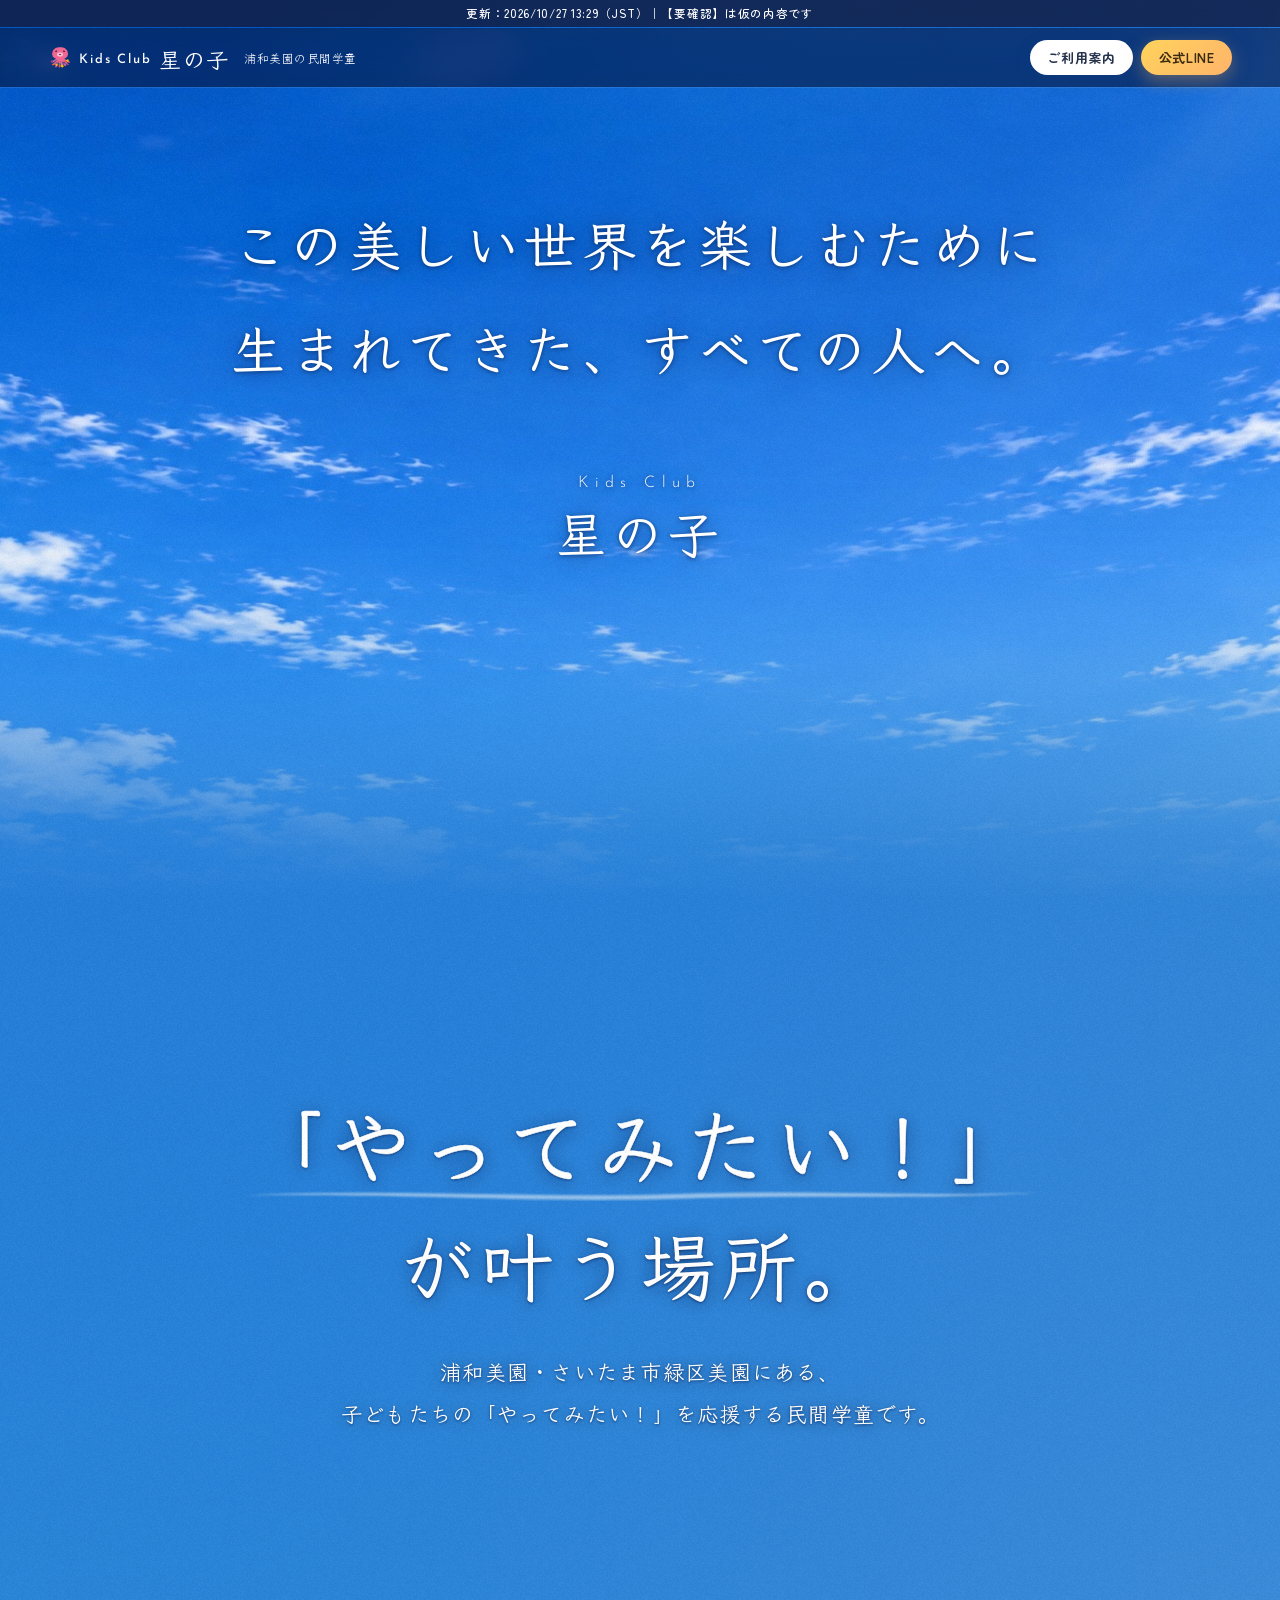
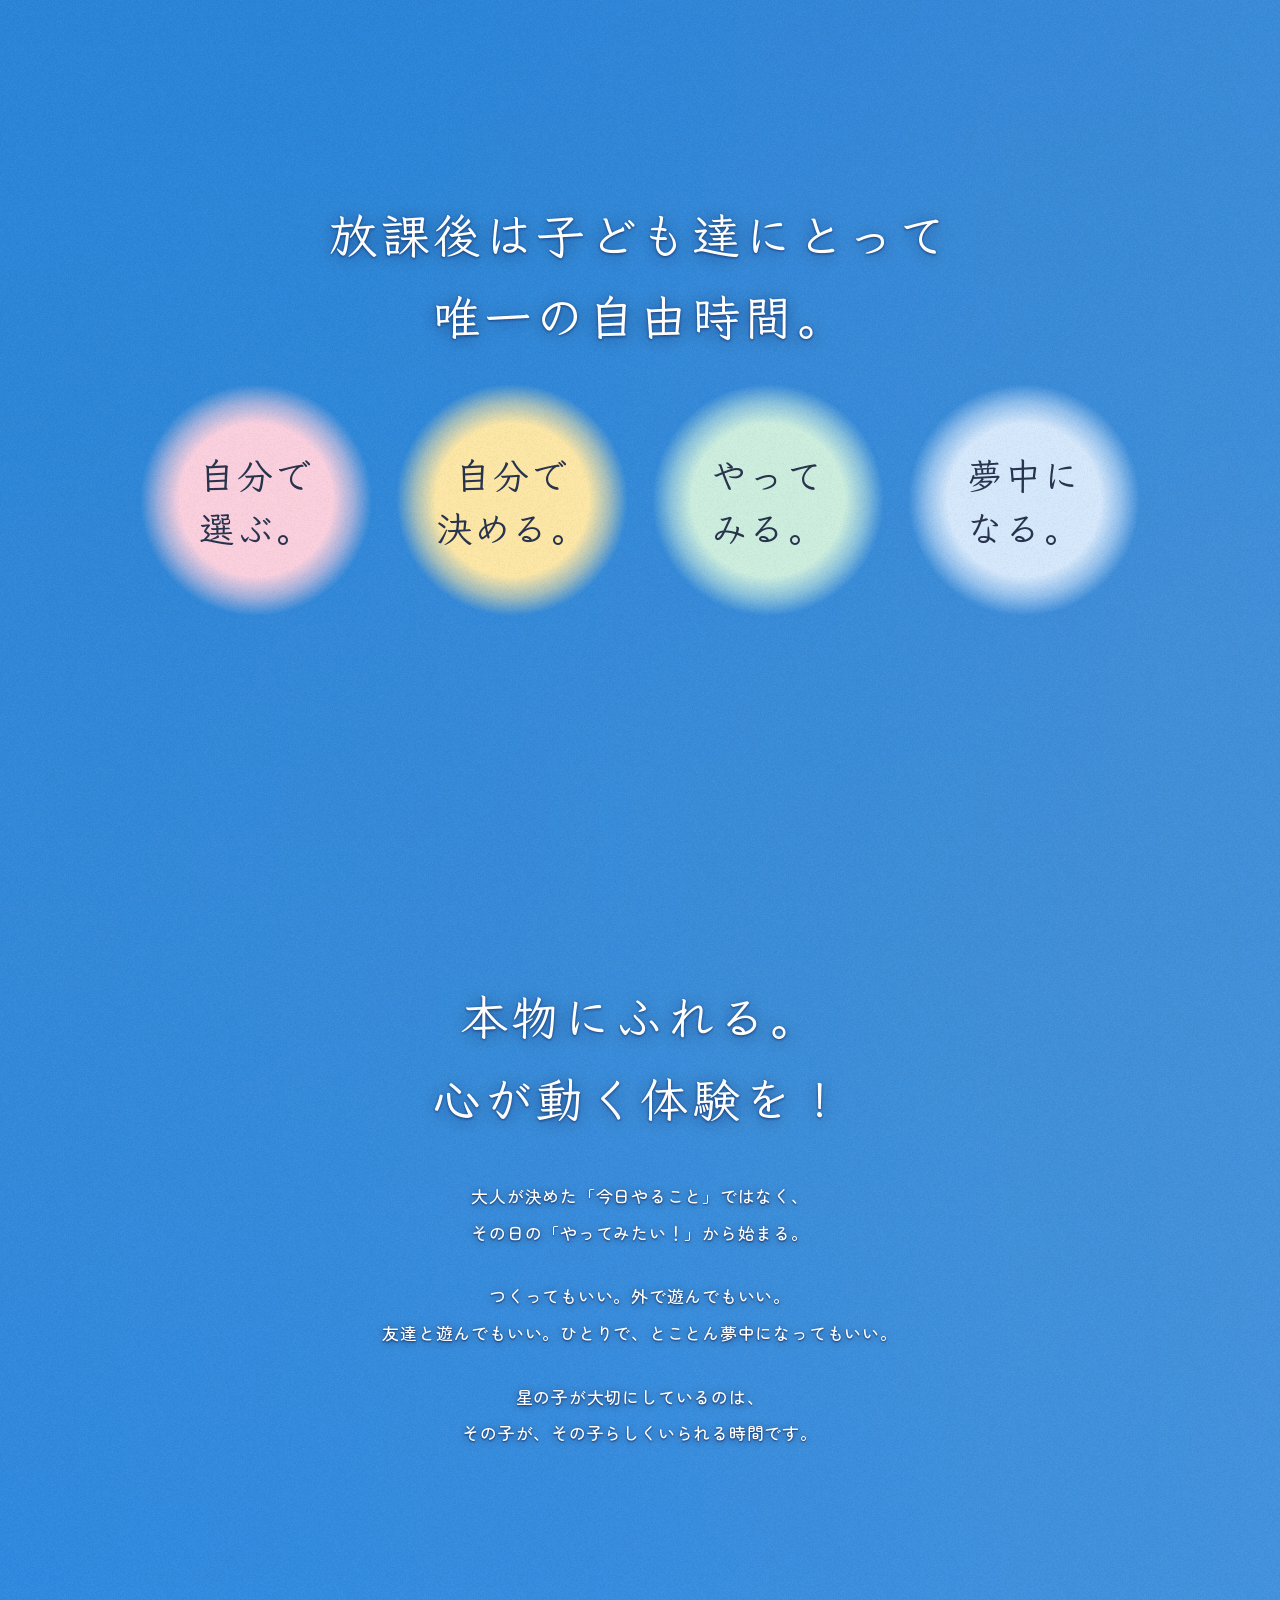
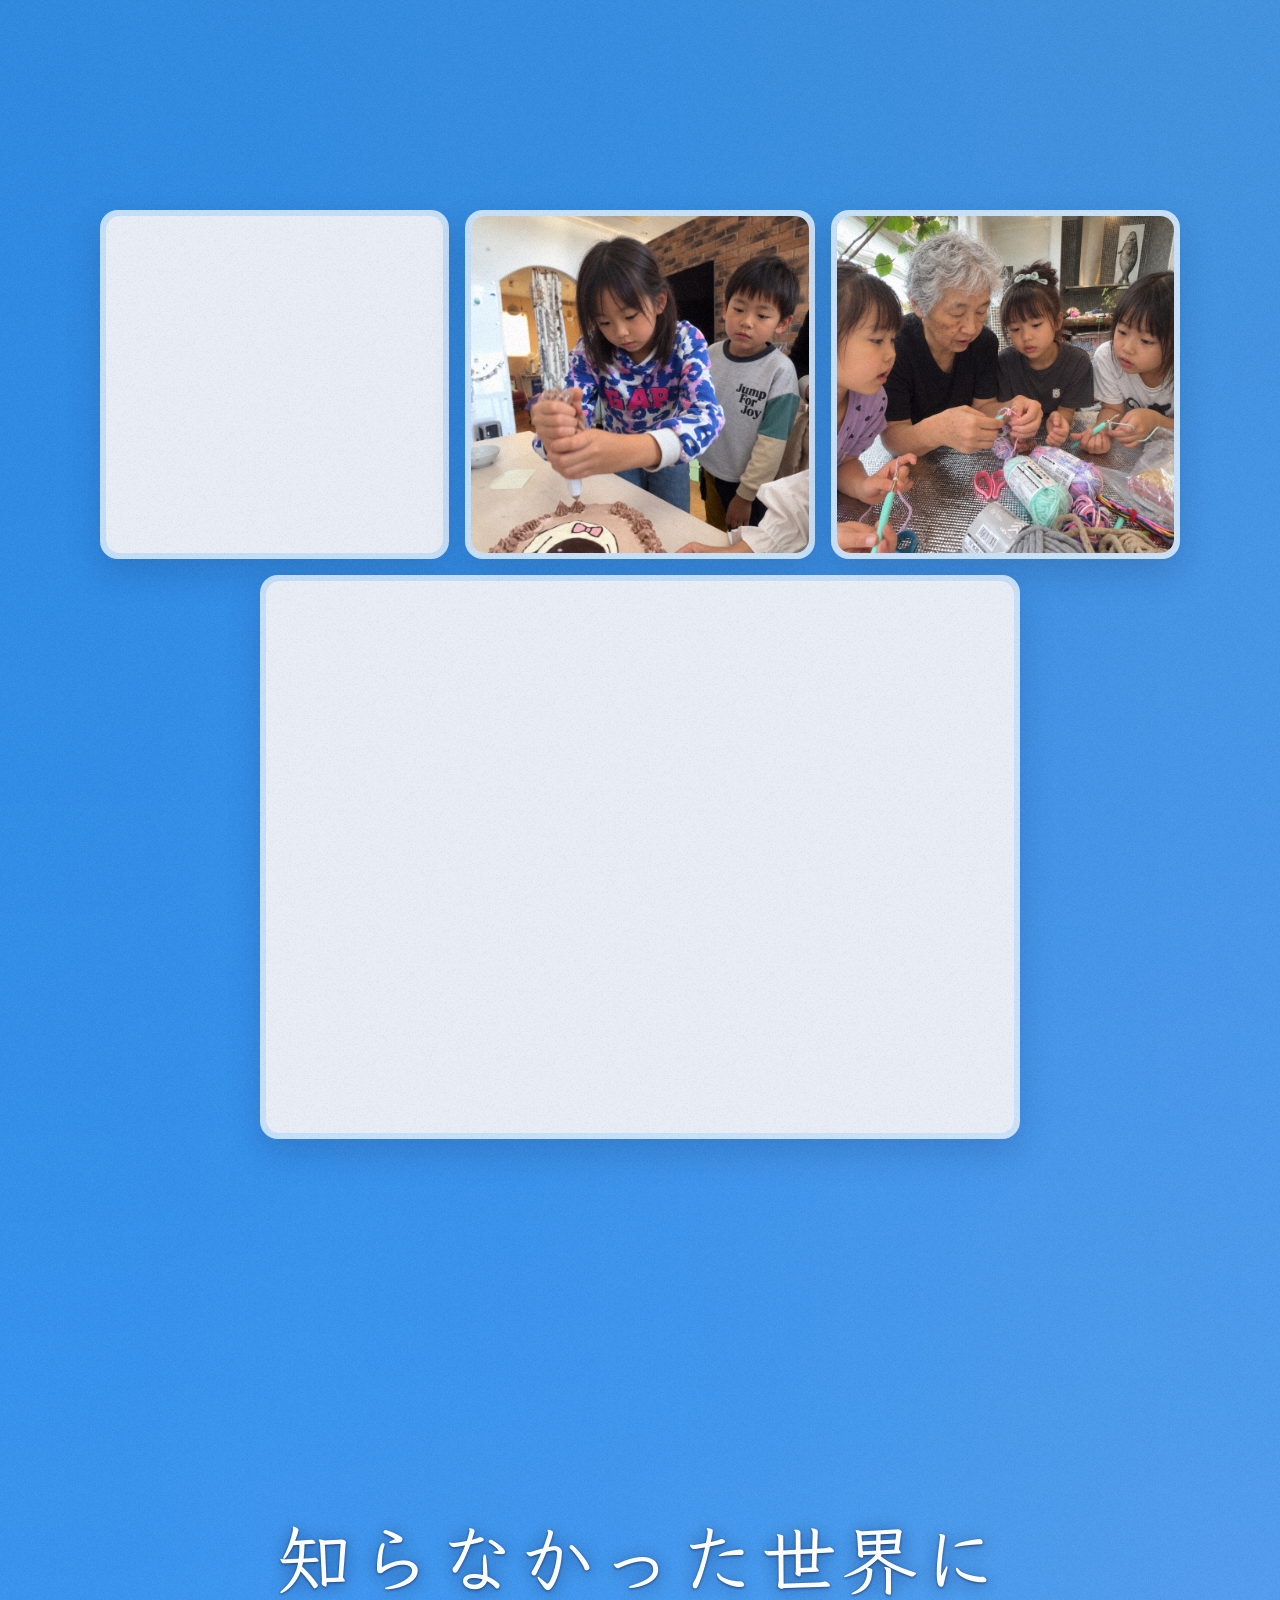
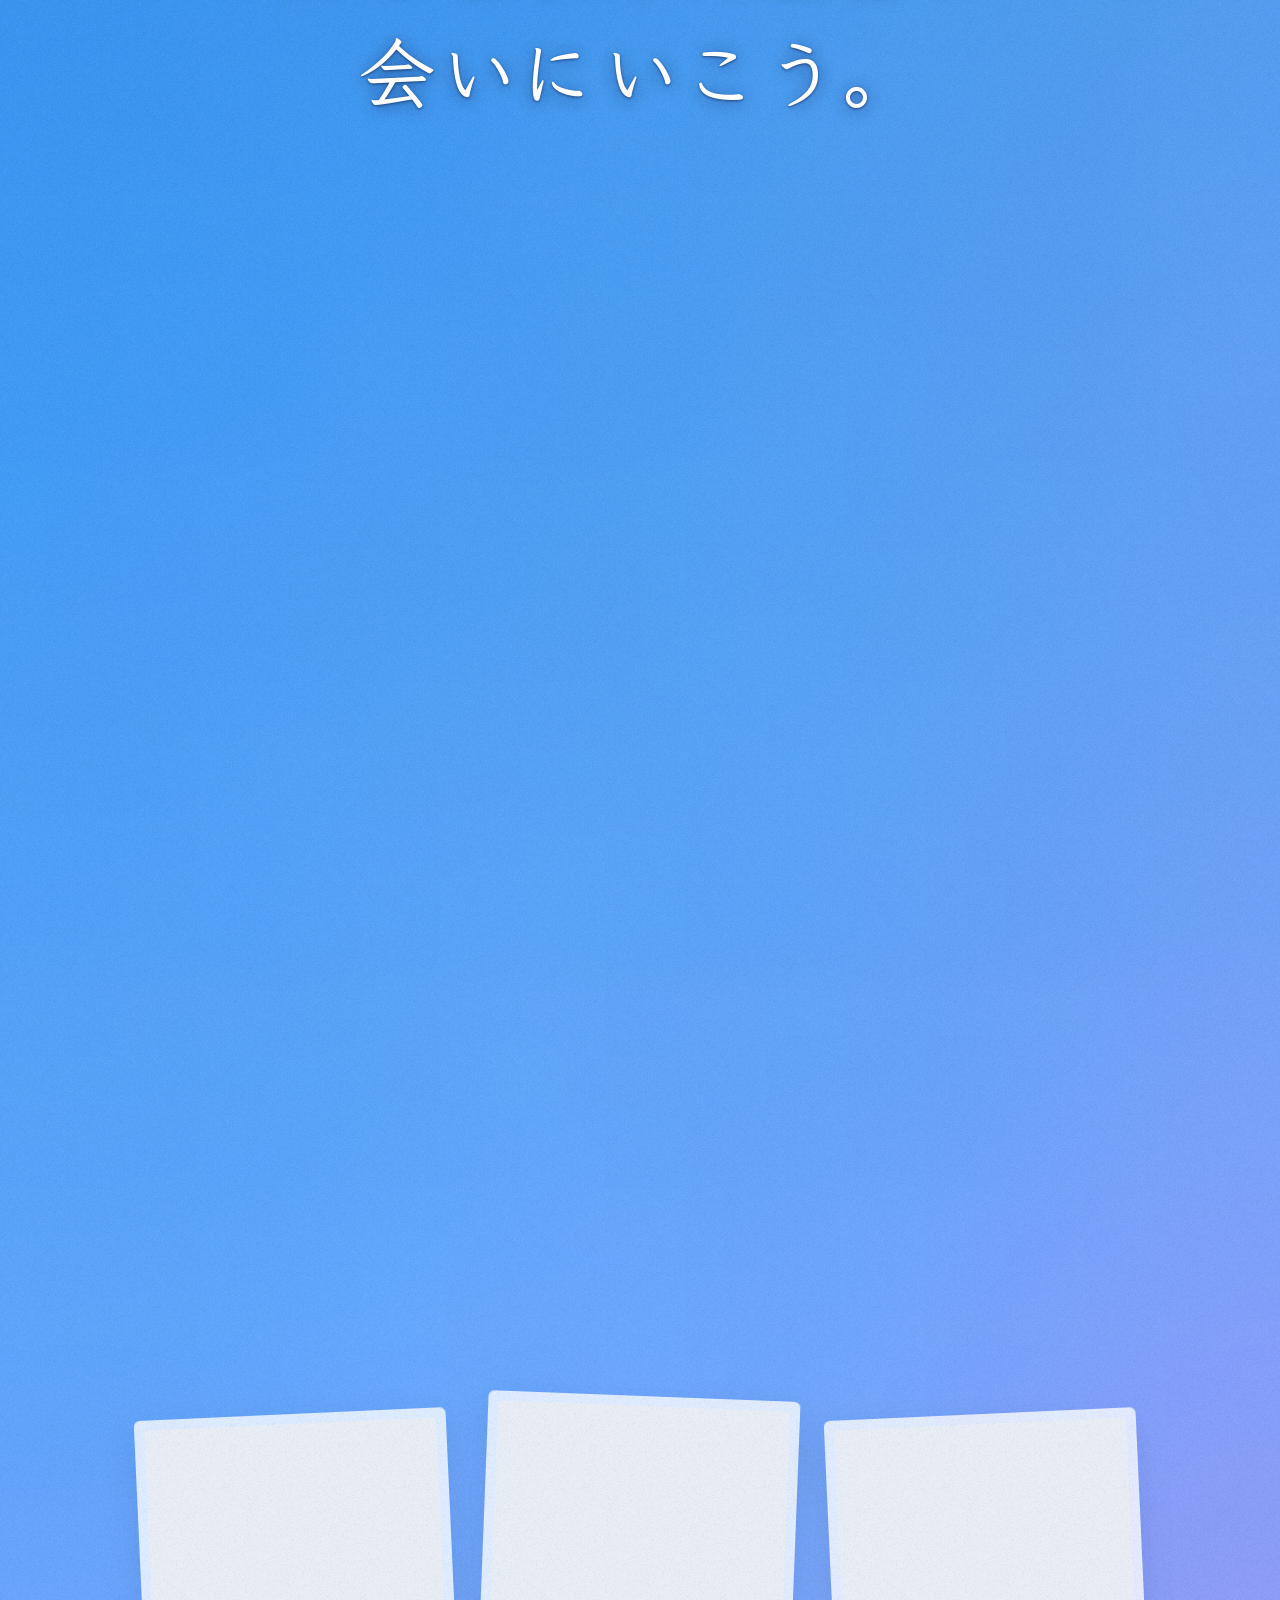
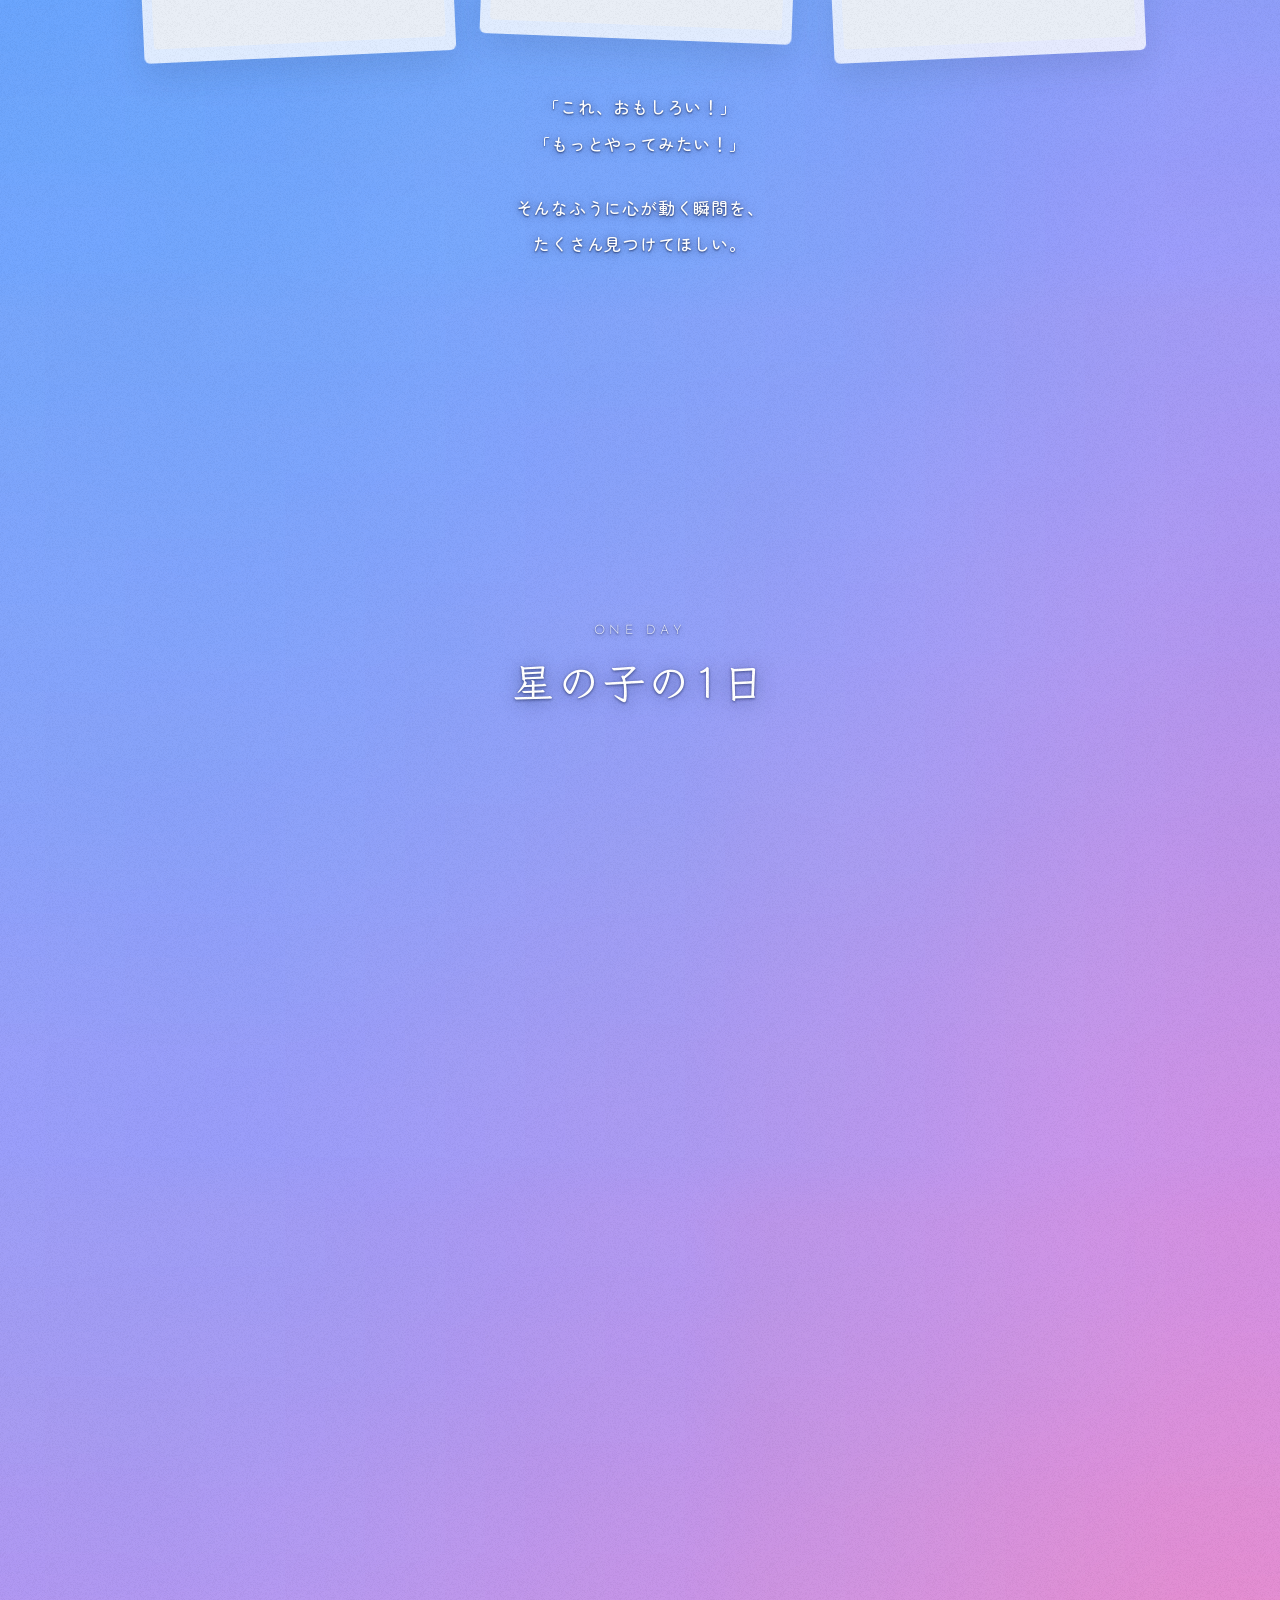
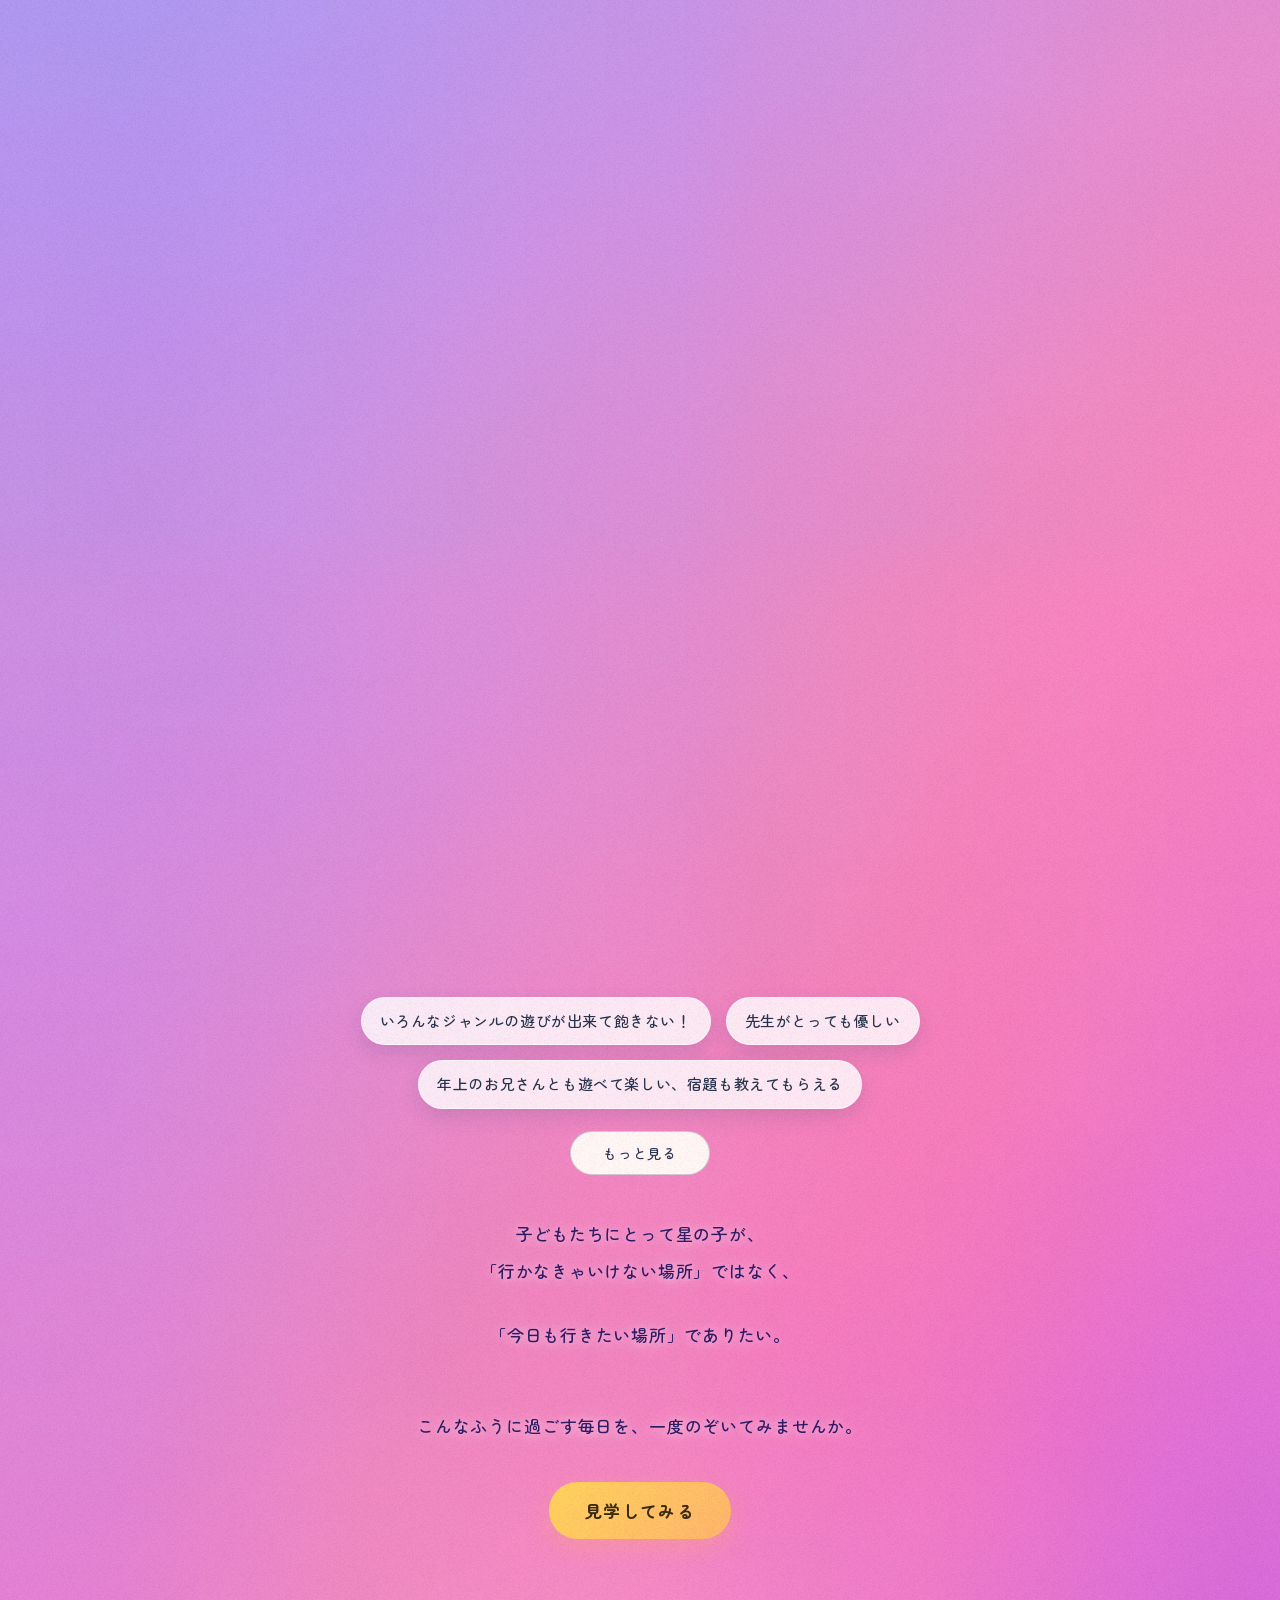
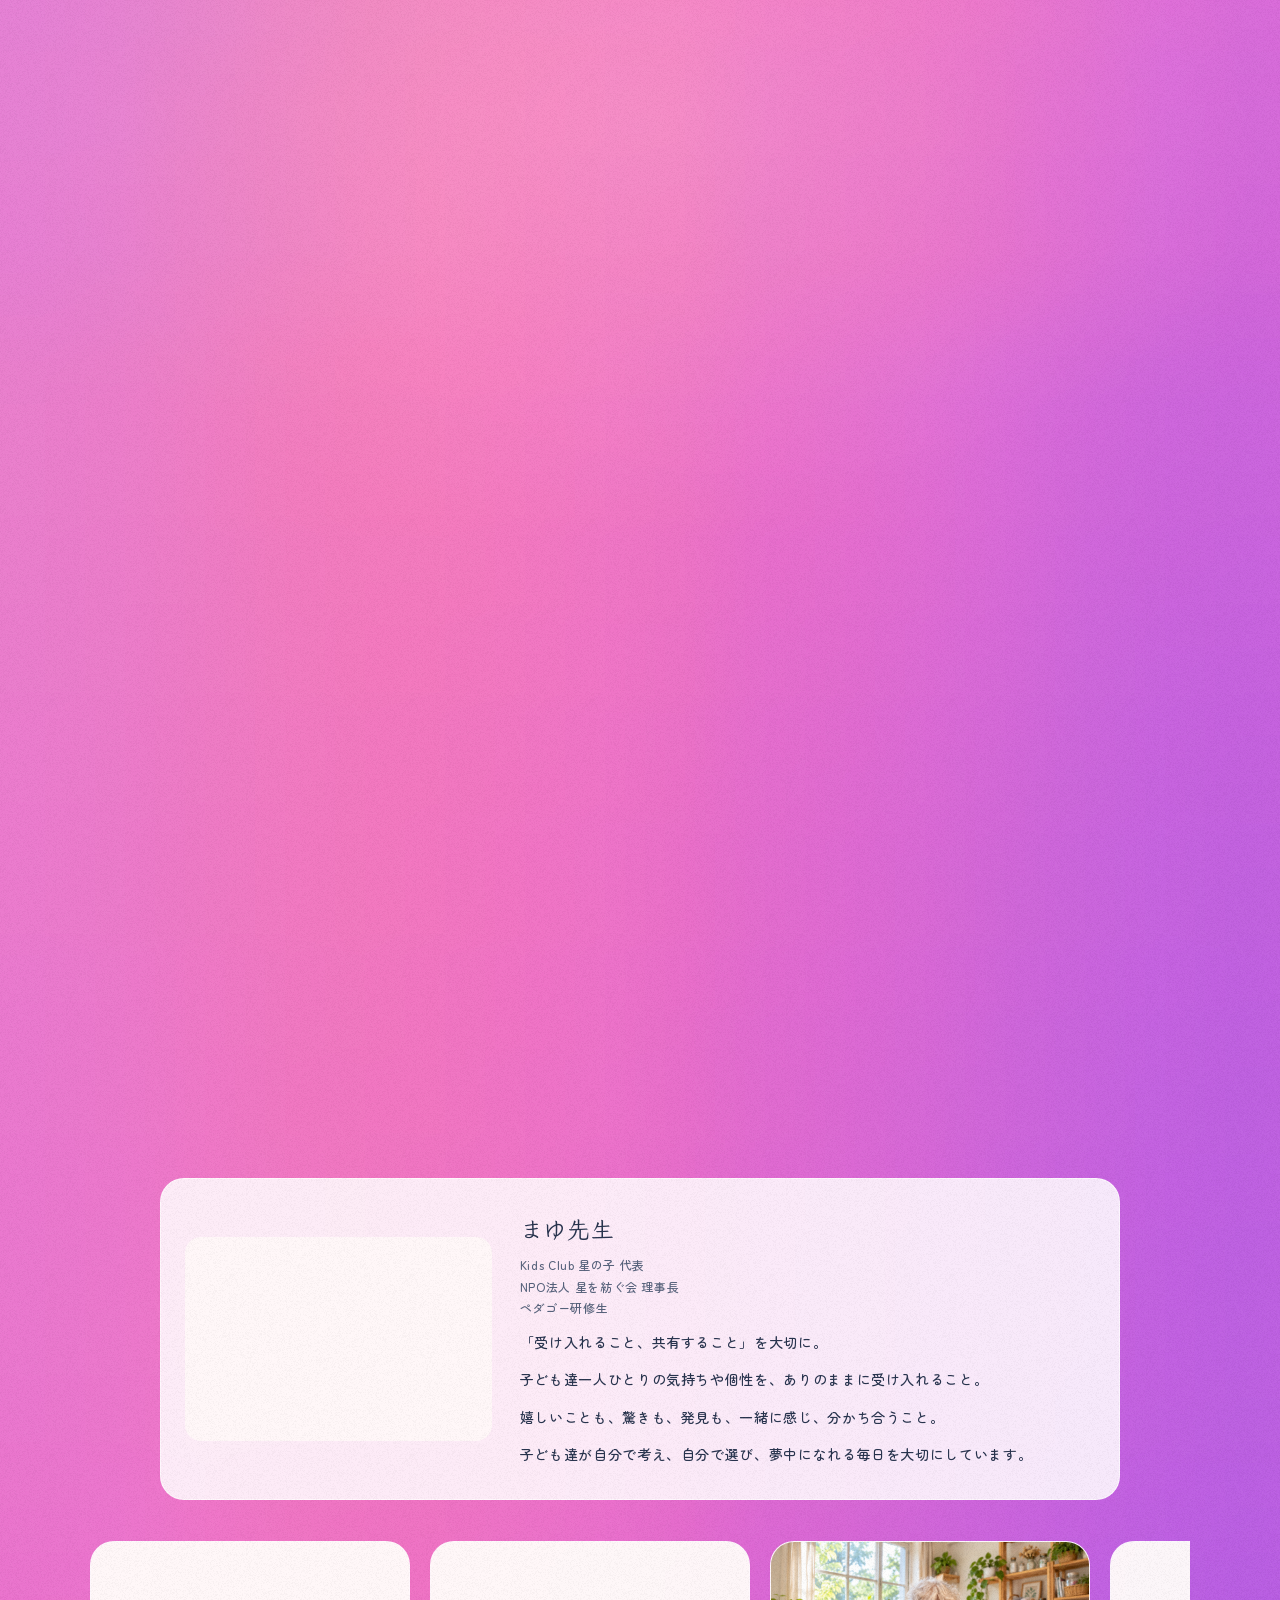
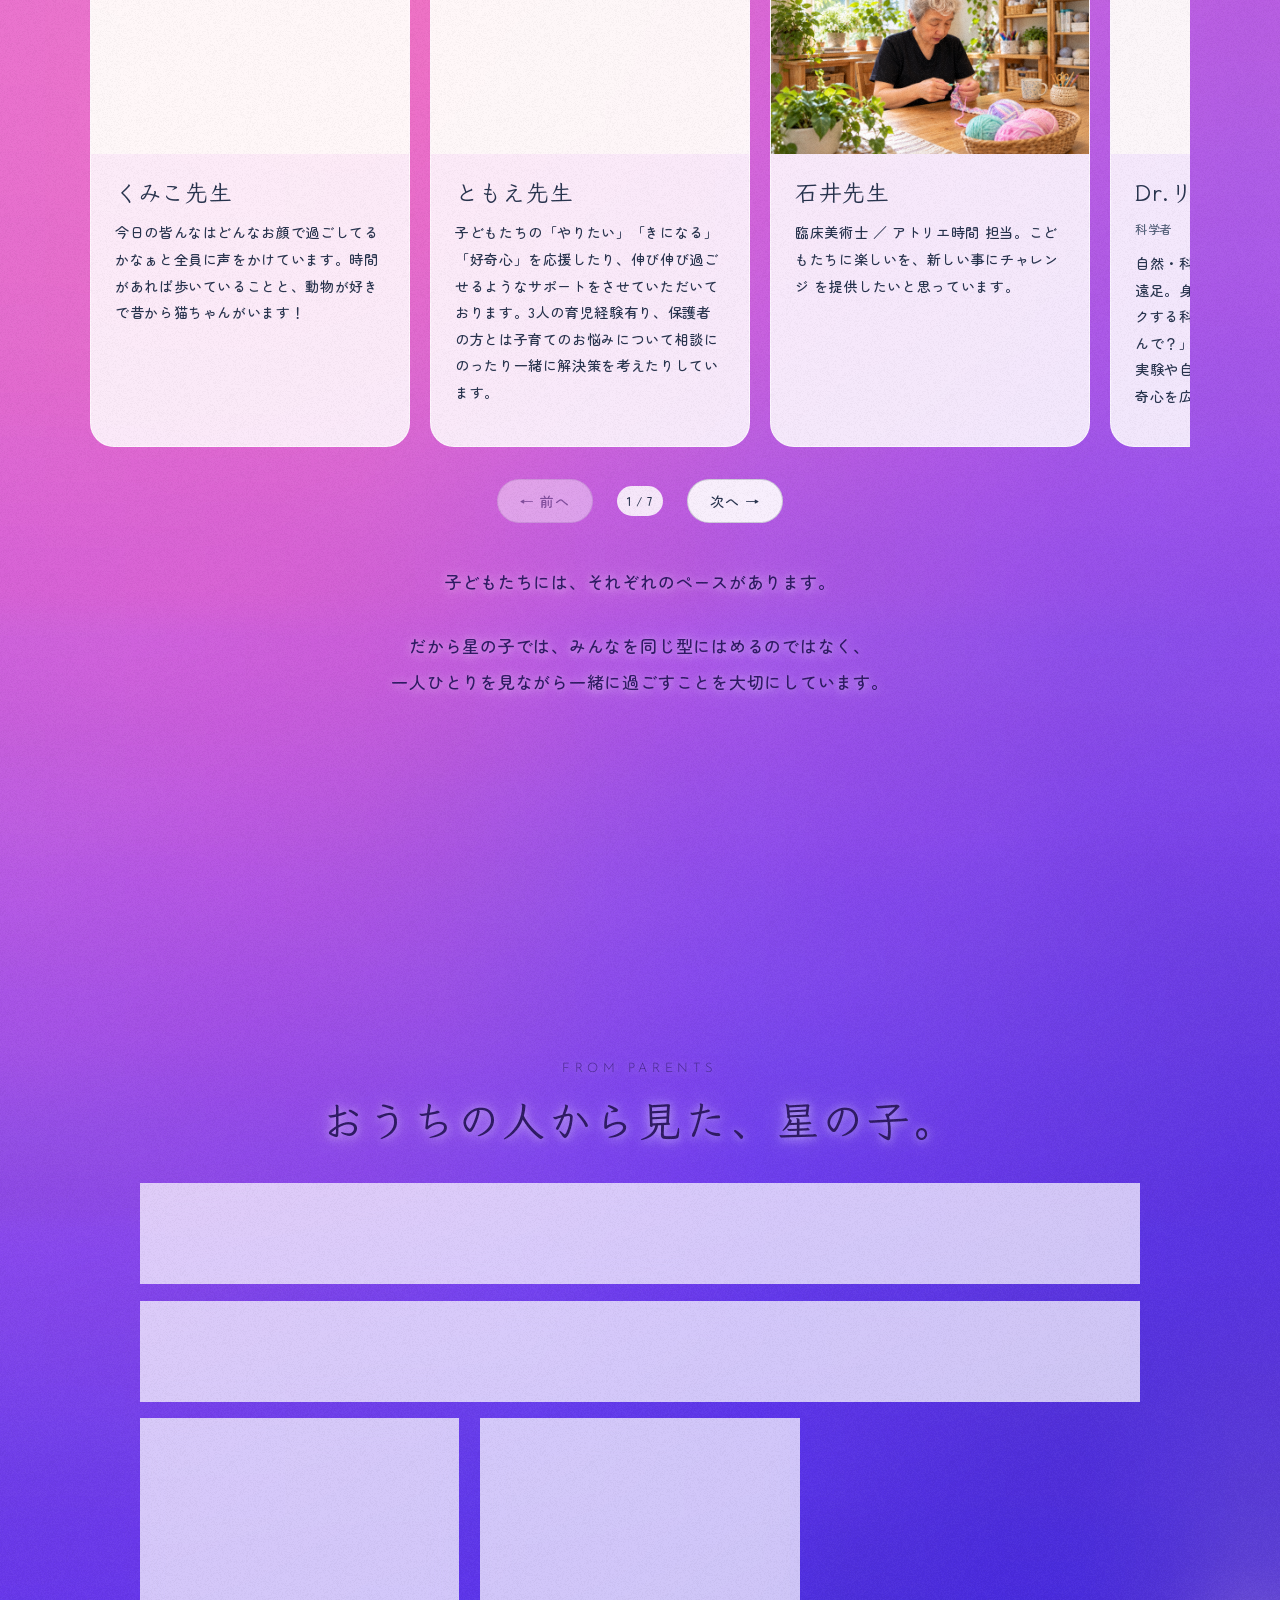
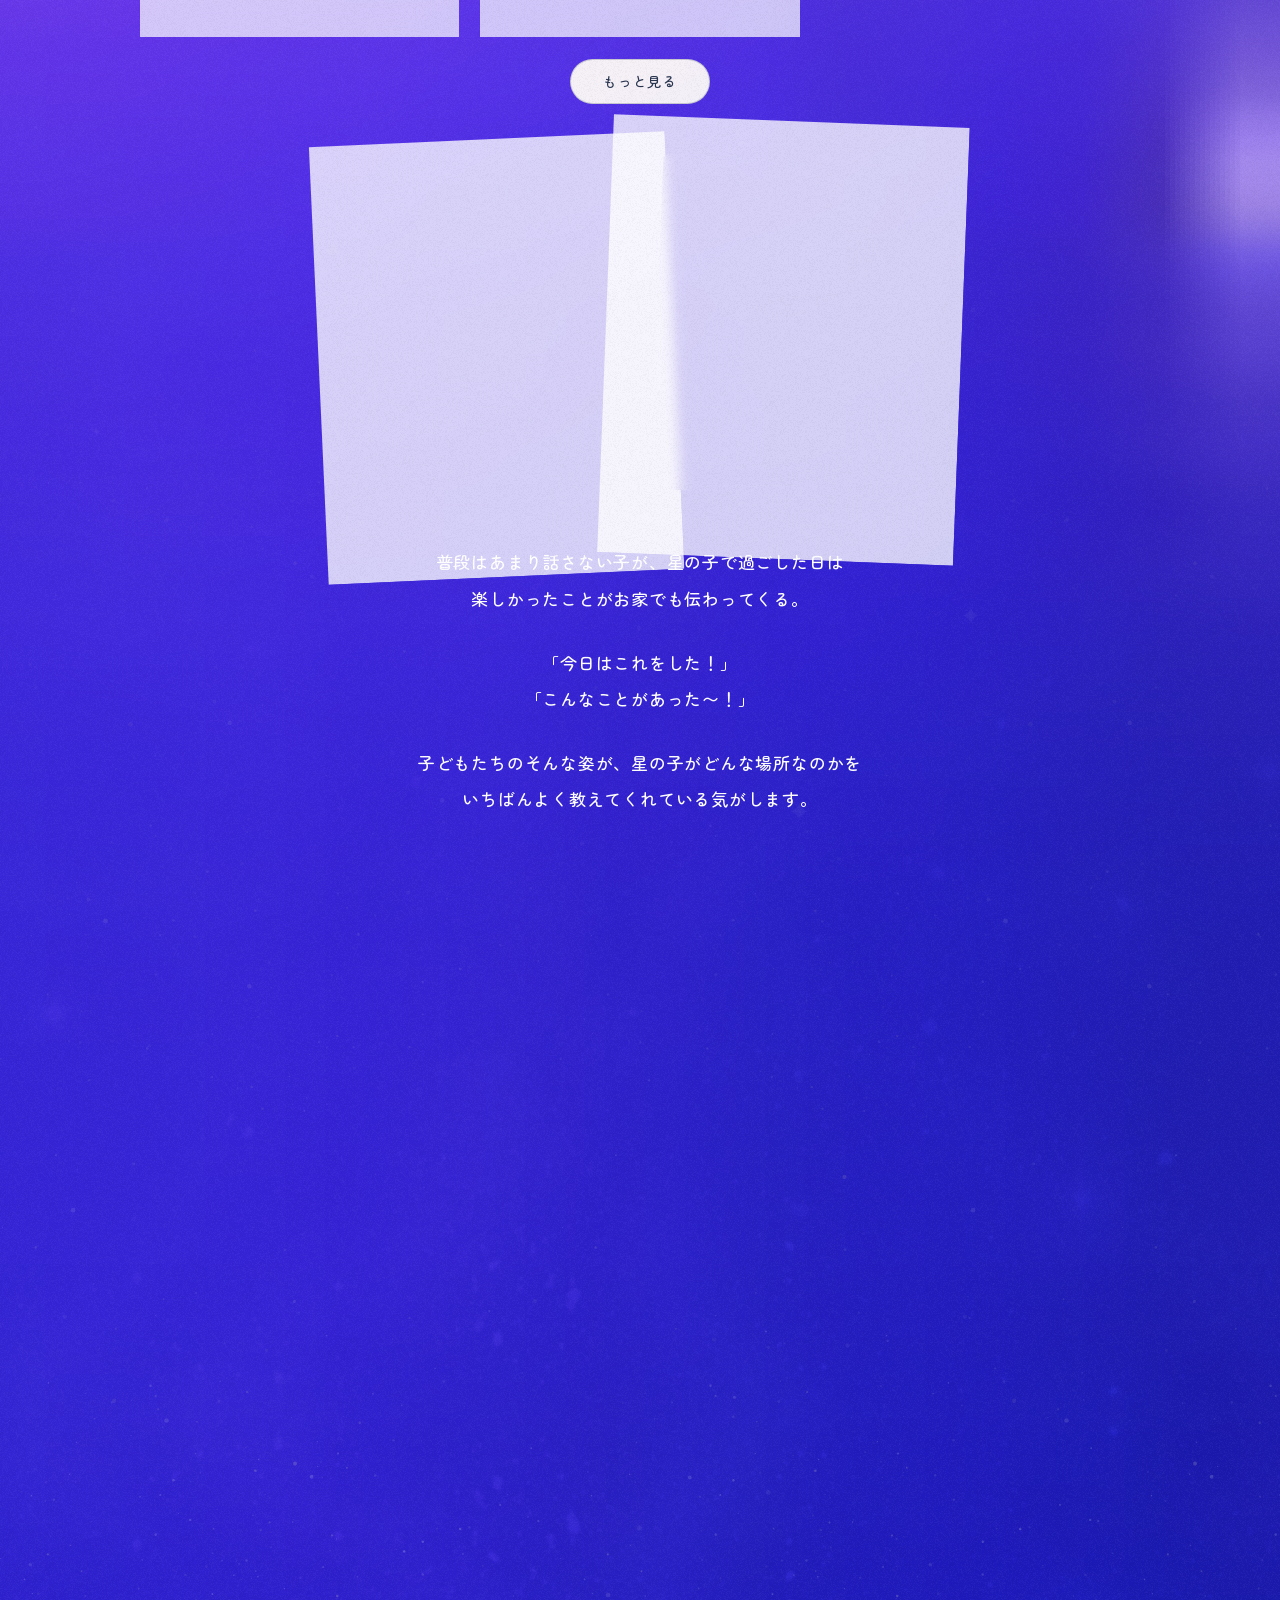
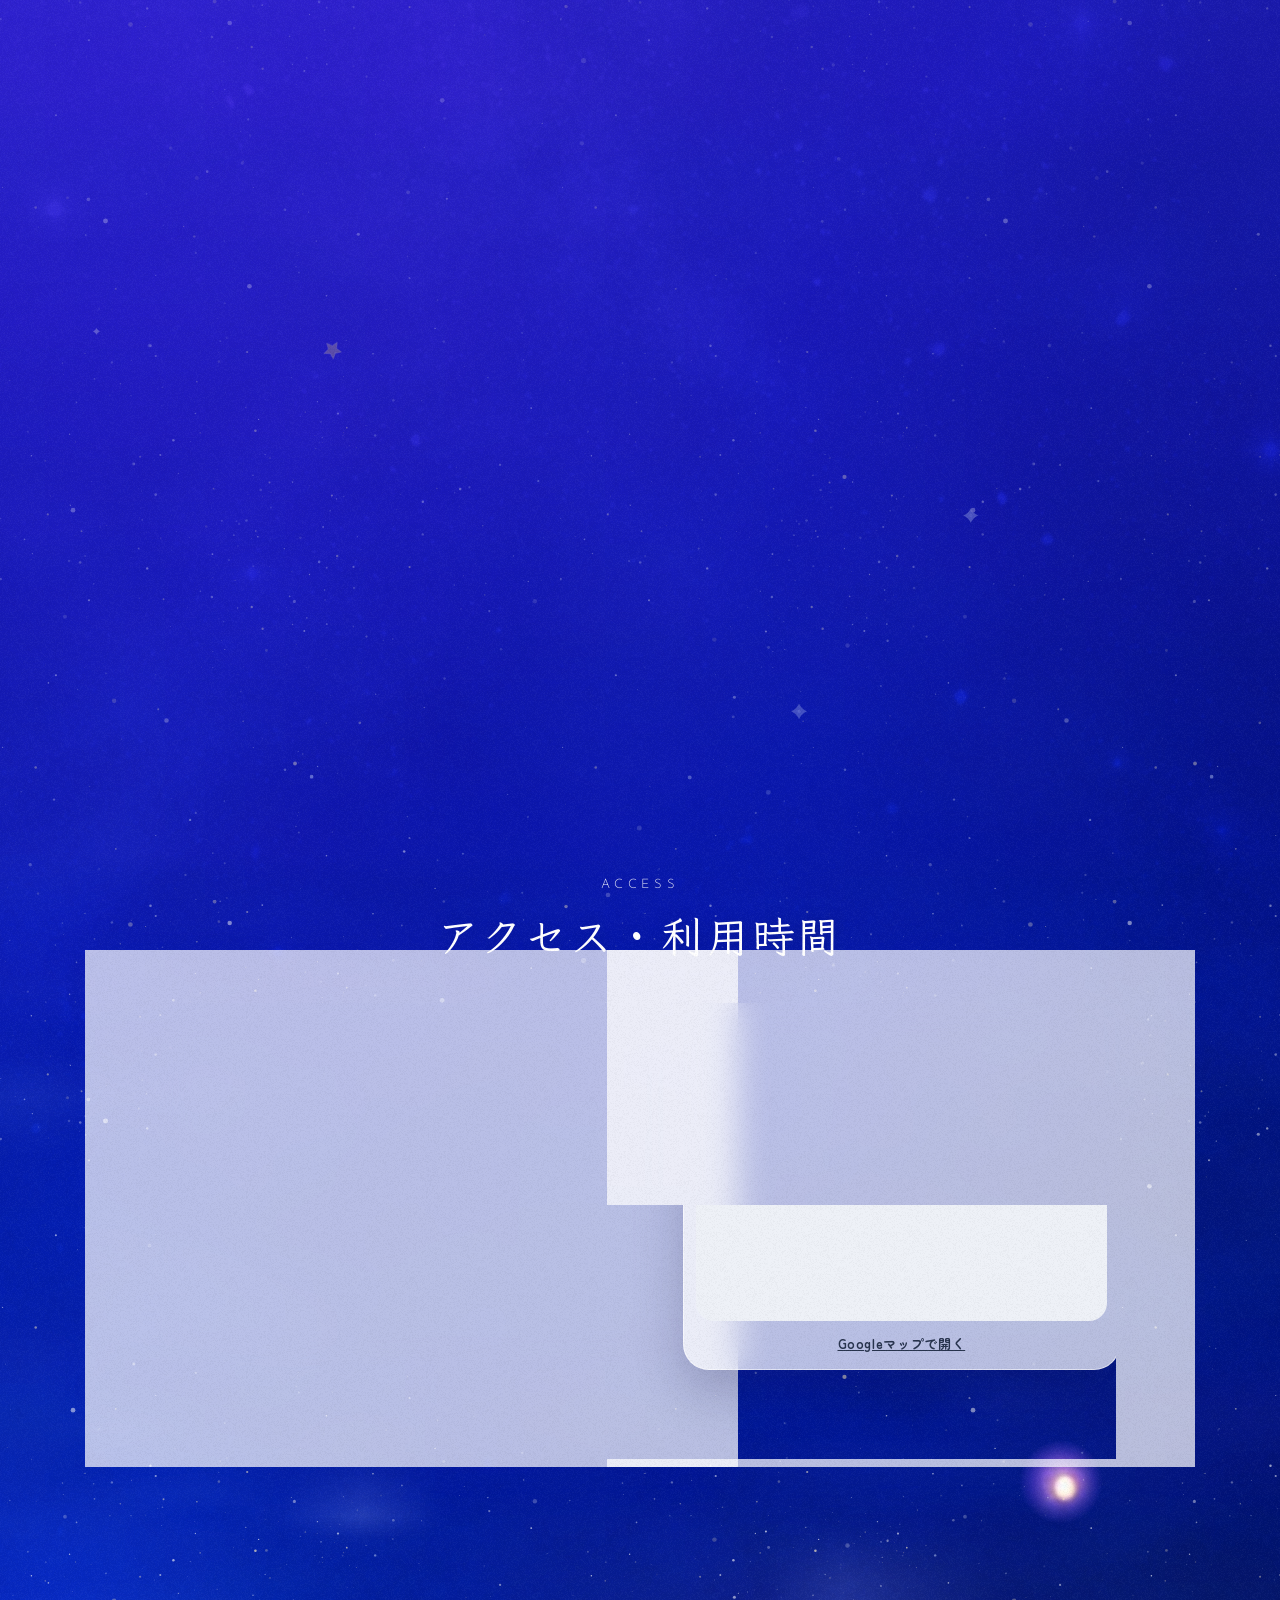
==== index.html @ f6dec3b4 "Keep inline reading text at the surrounding paragraph weight" ====
<!doctype html>
<html lang="ja">
<head>
<meta charset="utf-8">
<meta name="viewport" content="width=device-width, initial-scale=1, viewport-fit=cover">
<meta name="robots" content="index, follow">
<script>document.documentElement.classList.add('js')</script>
<title>浦和美園の民間学童｜Kids Club 星の子</title>
<meta name="description" content="浦和美園・さいたま市緑区美園の民間学童、Kids Club 星の子。子どもたちの「やってみたい！」を大切に、遊び・工作・科学・自然体験などを楽しめる場所です。先生紹介、料金、利用時間、アクセス、見学のご案内をご覧いただけます。">
<link rel="canonical" href="https://niniko99.github.io/hoshinoko-lp/">
<link rel="preconnect" href="https://fonts.googleapis.com">
<link rel="preconnect" href="https://fonts.gstatic.com" crossorigin>
<link href="https://fonts.googleapis.com/css2?family=Klee+One:wght@400;600&family=Zen+Maru+Gothic:wght@400;500;700&family=Josefin+Sans:wght@300;400;500;600;700&display=swap" rel="stylesheet">
<link rel="stylesheet" href="css/base.css?v=20261027-batch1">
<link rel="stylesheet" href="css/sections.css?v=20261027-rin-position1">
<link rel="stylesheet" href="css/space.css?v=20261027-photo-only2">
<link rel="stylesheet" href="css/typography.css?v=20261027-read-weight2">
</head>
<body>

<svg width="0" height="0" style="position:absolute" aria-hidden="true">
  <symbol id="i-star" viewBox="0 0 24 24"><path d="M12 2.5l2.8 6 6.6.7-4.9 4.5 1.4 6.5L12 16.9l-5.9 3.3 1.4-6.5-4.9-4.5 6.6-.7z"/></symbol>
  <symbol id="i-camera" viewBox="0 0 64 64"><path d="M8 20h10l4-6h20l4 6h10v30H8z"/><circle cx="32" cy="35" r="9"/></symbol>
</svg>

<style>
.draft-bar{position:fixed;left:0;right:0;top:0;z-index:60;padding:calc(5px + env(safe-area-inset-top,0px)) 16px 5px;background:rgba(18,26,58,.8);-webkit-backdrop-filter:blur(8px);backdrop-filter:blur(8px);color:#fff;font:500 11.5px/1.5 "Zen Maru Gothic","Hiragino Maru Gothic ProN","Hiragino Sans",sans-serif;letter-spacing:.06em;text-align:center}
.site-header{top:var(--draft-bar-height,28px)}
@media(max-width:360px){.site-header{top:var(--draft-bar-height,48px)}}
.replay{top:calc(46px + env(safe-area-inset-top,0px))}
</style>
<div class="draft-bar" data-nosnippet>更新：<time datetime="2026-10-27T13:29:41+09:00">2026/10/27 13:29</time>（JST）｜【要確認】は仮の内容です</div>
<header class="site-header" data-tone="light">
  <a class="brand" href="#top" aria-label="浦和美園の民間学童 Kids Club 星の子 トップへ">
    <img class="brand-mark" src="assets/src/hoshinoko-octopus-transparent.png" alt="" width="24" height="24" decoding="async">
    <span class="brand-identity"><span class="brand-sub">Kids Club</span><span class="brand-name">星の子</span></span>
    <span class="brand-area">浦和美園の民間学童</span>
  </a>
  <nav class="header-actions">
    <a class="header-cta" href="#price">ご利用案内</a>
    <a class="header-cta line" href="https://line.me/R/ti/p/@274rrxlm" target="_blank" rel="noopener noreferrer" aria-label="公式LINE（新しいタブで開きます）">公式LINE</a>
  </nav>
</header>

<main id="top">
  <!-- 背景：ページと一緒に流れる、ひと続きの宇宙。星はいちばん上から下までずっと見えていて、
       空の色だけが変わっていく（青 → 水色 → ピンク → 紫 → 藍 → 深い星空）。位置はJSが決める -->
  <div class="world-bg" aria-hidden="true">
    <div class="world-glow"></div>
    <div class="world-tex"></div>
    <div class="world-planet"></div>
    <div class="world-stars"></div>
    <div class="world-milky"><i class="glow"></i><i class="dust"></i></div>
  </div>

  <!-- 1 世界観 -->
  <section class="s-hero" id="hero">
    <div class="hero-inner">
      <h1 class="hero-copy">
        <span class="line reveal">この美しい世界を楽しむために</span>
        <span class="line reveal" style="--d:.35s">生まれてきた、すべての人へ。</span>
      </h1>
      <p class="hero-brand reveal" style="--d:.8s"><span>Kids Club</span>星の子</p>
    </div>
  </section>

  <!-- 2 やってみたい！ -->
  <section class="s-word" id="yattemitai">
    <h2 class="big-word reveal"><span class="marker">「やってみたい！」</span><br>が叶う場所。</h2>
    <p class="lead reveal" style="--d:.35s">浦和美園・さいたま市緑区美園にある、<br>子どもたちの「やってみたい！」を<br class="sp">応援する民間学童です。</p>
  </section>

  <!-- 3 選ぶ・決める・やってみる・夢中になる -->
  <section class="s-choose" id="choose">
    <p class="mid-word reveal">放課後は子ども達にとって<br>唯一の自由時間。</p>
    <ul class="blobs">
      <li class="blob b-pink reveal">自分で<br>選ぶ。</li>
      <li class="blob b-yellow reveal" style="--d:.2s">自分で<br>決める。</li>
      <li class="blob b-mint reveal" style="--d:.4s">やって<br>みる。</li>
      <li class="blob b-blue reveal" style="--d:.6s">夢中に<br>なる。</li>
    </ul>
  </section>

  <!-- 4 好奇心の種 -->
  <section class="s-word" id="seeds">
    <p class="mid-word reveal">本物にふれる。</p>
    <p class="mid-word reveal" style="--d:.3s">心が動く体験を！</p>
    <div class="read reveal" style="--d:.6s">
      <p>大人が決めた「今日やること」ではなく、<br>その日の「やってみたい！」から始まる。</p>
      <p>つくってもいい。外で遊んでもいい。<br>友達と遊んでもいい。<br class="sp">ひとりで、とことん夢中になってもいい。</p>
      <p>星の子が大切にしているのは、<br><b>その子が、その子らしくいられる時間</b>です。</p>
    </div>
  </section>

  <!-- 5 子どもたちの写真 -->
  <section class="s-photos" id="photos" aria-label="星の子の子どもたち">
    <ul class="gallery">
      <li class="g reveal"><div class="ph-box filled"><img src="assets/photos/photo-kenbikyo.jpg?v=1007c" alt="顕微鏡をのぞきこむ子ども" loading="lazy" decoding="async"></div></li>
      <li class="g reveal" style="--d:.08s"><div class="ph-box filled"><img src="assets/photos/photo-cake.jpg?v=1007c" alt="ケーキにクリームをしぼる子ども" loading="lazy" decoding="async"></div></li>
      <li class="g g-mwide reveal" style="--d:.16s"><div class="ph-box filled"><img src="assets/photos/photo-amimono.jpg?v=1007c" alt="かぎ針で編みものをする子どもたち" loading="lazy" decoding="async"></div></li>
      <li class="g g-full reveal" style="--d:.24s"><div class="ph-box filled"><img src="assets/photos/photo-bus-approved.png?v=20261014-approved1" alt="遠足のバスの中ではしゃぐ子どもたち" loading="lazy" decoding="async"></div></li>
    </ul>
    <p class="swipe-hint" aria-hidden="true">← スワイプ →</p>
  </section>

  <!-- 6 いっぱい遊ぼう -->
  <section class="s-word" id="play">
    <p class="big-word reveal">知らなかった世界に<br>会いにいこう。</p>
  </section>

  <!-- 7 できること -->
  <section class="s-can" id="can">
    <h2 class="sec-title reveal"><small>What we do</small>星の子でできること</h2>
    <p class="lead reveal" style="--d:.2s">好奇心の入り口は、ひとつじゃない。</p>
    <ul class="cans">
      <li class="can reveal" style="--c:var(--blue-soft)"><svg class="ico" viewBox="0 0 64 64" aria-hidden="true"><path d="M24 8h16M27 8v16L13.5 47.5a6 6 0 0 0 5.2 9h26.6a6 6 0 0 0 5.2-9L37 24V8"/><path d="M17.8 40h28.4"/><circle cx="29" cy="48" r="2.4"/><circle cx="38" cy="45" r="1.6"/></svg><b>科学</b><span>実験や工作</span><p class="can-note">「なんで？」を<br>自分の手で確かめてみる。</p></li>
      <li class="can reveal" style="--d:.08s;--c:var(--pink-soft)"><svg class="ico" viewBox="0 0 64 64" aria-hidden="true"><path d="M32 9C18.2 9 8 18.8 8 31c0 11.6 9 21 20.4 21 3.3 0 5-2 5-4.4 0-3-2.8-4-2.8-6.8 0-2.5 2-4.4 4.6-4.4h5.4C49.4 36.4 56 31 56 23.8 56 15 45.6 9 32 9z"/><circle cx="20" cy="27" r="3"/><circle cx="29" cy="18.5" r="3"/><circle cx="40.5" cy="19.5" r="3"/><circle cx="19.5" cy="39" r="3"/></svg><b>アート</b><span>折り紙・絵・絵本作り</span><p class="can-note">頭の中にあるものを、<br>自由にかたちにしてみる。</p></li>
      <li class="can reveal" style="--d:.16s;--c:var(--mint-soft)"><svg class="ico" viewBox="0 0 64 64" aria-hidden="true"><path d="M32 56V30"/><path d="M32 34c0-10 8-16 18-16 0 10-8 16-18 16z"/><path d="M32 42c0-8-6-13-14-13 0 8 6 13 14 13z"/><path d="M18 56h28"/></svg><b>自然</b><span>外遊び・虫・植物</span><p class="can-note">触って、見つけて、驚いて。<br>世界のおもしろさに出会う。</p></li>
      <li class="can reveal" style="--d:.24s;--c:var(--yellow-soft)"><svg class="ico" viewBox="0 0 64 64" aria-hidden="true"><path d="M12 30h40v13a11 11 0 0 1-11 11H23a11 11 0 0 1-11-11z"/><path d="M7 30h50M27 30v-3.5h10V30"/><path d="M24 20c-3-3 3-5.5 0-9M32 20c-3-3 3-5.5 0-9M40 20c-3-3 3-5.5 0-9"/></svg><b>料理</b><span>パン作り・夢のごはん</span><p class="can-note">つくる楽しさも、<br>みんなで食べるおいしさも。</p></li>
      <li class="can reveal" style="--d:.32s;--c:var(--blue-soft)"><svg class="ico" viewBox="0 0 64 64" aria-hidden="true"><rect x="14" y="20" width="36" height="36" rx="10"/><path d="M24 20v-4a8 8 0 0 1 16 0v4"/><path d="M22 38h20v10H22z"/></svg><b>遠足</b><span>ピクニック・おでかけ</span><p class="can-note">いつもの場所を飛び出したら、<br>はじめての世界が待っている。</p></li>
      <li class="can reveal" style="--d:.4s;--c:var(--pink-soft)"><svg class="ico" viewBox="0 0 64 64" aria-hidden="true"><path d="m13 30 27-16 8 14-27 16zM10 31l4-2 8 14-4 2zM39 14l5-3 10 18-5 3M32 38v18M32 43 21 56M32 43l11 13"/><path d="m15 9 1.5 3 3.5.5-2.5 2.5.5 3.5-3-1.7-3 1.7.5-3.5-2.5-2.5 3.5-.5zM52 43v6M49 46h6"/></svg><b>宇宙</b><span>天体望遠鏡・星・惑星・ISS</span><p class="can-note">見上げた空の、その先へ。<br>月も、土星も、木星も。<br>星の子の屋上はもう宇宙。</p></li>
    </ul>
    <ul class="scatter wide">
      <li class="ph reveal"><div class="ph-box filled"><img src="assets/photos/photo-mizuasobi.jpg?v=1007c" alt="水鉄砲で水あそびをする子どもたち" loading="lazy" decoding="async"></div></li>
      <li class="ph reveal" style="--d:.12s"><div class="ph-box filled"><img src="assets/photos/photo-fuusen.jpg?v=1007c" alt="風船をふくらませる子どもたち" loading="lazy" decoding="async"></div></li>
      <li class="ph reveal" style="--d:.24s"><div class="ph-box filled science-photo"><img src="assets/photos/photo-science-table-expanded-v2-20261027.png" alt="白衣の先生と子どもたちが机を囲んで実験する様子" loading="lazy" decoding="async"></div></li>
    </ul>
    <div class="read reveal">
      <p>「これ、おもしろい！」<br>「もっとやってみたい！」</p>
      <p>そんなふうに心が動く瞬間を、<br><b>たくさん見つけてほしい。</b></p>
    </div>
  </section>

  <!-- 8 1日の流れ -->
  <section class="s-day" id="day">
    <h2 class="sec-title reveal"><small>One day</small>星の子の1日</h2>
    <ol class="flow">
      <li class="reveal"><svg class="ico" viewBox="0 0 64 64" aria-hidden="true" focusable="false"><path d="M10 29 32 11l22 18"/><path d="M16 27v26h32V27"/><path d="M27 53V39h10v14"/><path class="day-accent" d="M32 21l1.8 3.6 4 .6-2.9 2.8.7 4-3.6-1.9-3.6 1.9.7-4-2.9-2.8 4-.6z"/></svg><b>ただいま</b><span class="flow-note">学校が終わったら、<br>星の子へ。</span></li>
      <li class="reveal" style="--d:.1s"><svg class="ico" viewBox="0 0 64 64" aria-hidden="true" focusable="false"><path d="M24 13a9 9 0 0 1 16 0l15 27a10 10 0 0 1-9 15H18a10 10 0 0 1-9-15Z"/><path class="day-accent" d="M25 34h14v21H25z"/></svg><b>おやつ</b><span class="flow-note">ほっとひと息。</span></li>
      <li class="reveal" style="--d:.2s"><svg class="ico" viewBox="0 0 64 64" aria-hidden="true" focusable="false"><path d="M23 43c0-5-8-8-8-18a17 17 0 0 1 34 0c0 10-8 13-8 18Z"/><path d="M24 49h16M27 55h10"/><path class="day-accent" d="m26 29 6-7 6 7-6 7z"/><path d="M32 5V2M8 11l-3-3M56 11l3-3M6 28H2M58 28h4"/></svg><b>今日は<br>なにする？</b><span class="flow-note">今日の自分が<br>やりたいことを。</span></li>
      <li class="reveal" style="--d:.3s"><svg class="ico" viewBox="0 0 64 64" aria-hidden="true" focusable="false"><path d="m32 8 17 20-17 20-17-20Z"/><path d="M32 8v40M15 28h34"/><path d="M32 48c-5 5 7 7 1 13"/><path class="day-accent" d="m32 13 12 15H32Z"/></svg><b>遊ぶ・つくる・<br>夢中になる</b><span class="flow-note">遊ぶ。つくる。外へ行く。<br>ひとりで夢中になる。</span></li>
      <li class="reveal" style="--d:.4s"><svg class="ico" viewBox="0 0 64 64" aria-hidden="true" focusable="false"><circle cx="22" cy="15" r="7"/><circle cx="44" cy="24" r="6"/><path d="M11 55V36a11 11 0 0 1 22 0v19M35 55V42a9 9 0 0 1 18 0v13M33 41l6 4"/><path class="day-accent" d="M18 38h8M41 44h6"/></svg><b>お迎え</b><span class="flow-note">「えー、もうお迎え？」</span></li>
    </ol>
    <p class="swipe-hint" aria-hidden="true">← スワイプ →</p>
    <p class="today-big reveal" aria-label="今日も最高に楽しかった！"><span class="l">今日も最高に</span><span class="l">楽しかった！</span></p>
    <div class="read reveal">
      <p>「今日ね、こんなの作ったよ！」<br>「明日は、あれやりたい！」</p>
      <p>帰り道に、そんな話が聞こえてくる。</p>
    </div>
    <ul class="scatter tall">
      <li class="ph reveal"><div class="ph-box filled"><img src="assets/photos/photo-birthday.jpg?v=1007c" alt="お誕生日のケーキを囲む子どもたち" loading="lazy" decoding="async"></div></li>
      <li class="ph reveal" style="--d:.12s"><div class="ph-box filled"><img src="assets/photos/photo-amenohi.jpg?v=1007c" alt="雨の日、ひとつの傘で帰る子どもたちの後ろ姿" loading="lazy" decoding="async"></div></li>
      <li class="ph reveal pc-only" style="--d:.24s"><div class="ph-box filled"><img src="assets/photos/photo-kawa.jpg?v=1007c" alt="川で釣った魚を見せてくれる子ども" loading="lazy" decoding="async"></div></li>
    </ul>
  </section>

  <!-- 9 子どもたちの声（まゆちゃんが実際に聞いた言葉） -->
  <section class="s-kidsvoice" id="kidsvoice">
    <h2 class="sec-title reveal"><small>Voices</small>星の子から、<br class="sp">聞こえてきたこと。</h2>
    <ul class="kv-list" data-voices-initial="4">
      <li class="kv kv-big reveal">初めて自分の居場所を見つけた</li>
      <li class="kv reveal">いろんなジャンルの遊びが出来て飽きない！</li>
      <li class="kv reveal">先生がとっても優しい</li>
      <li class="kv reveal">年上のお兄さんとも遊べて楽しい、宿題も教えてもらえる</li>
      <li class="kv reveal">とにかく大好き！</li>
      <li class="kv reveal">自由に過ごせる！</li>
      <li class="kv reveal">自分に合ってる！</li>
      <li class="kv reveal">アポロが可愛い！</li>
      <li class="kv reveal">たくさんの友達がいる！</li>
      <li class="kv reveal">お迎え早すぎ〜！！</li>
      <li class="kv reveal">星の子のおにぎりもパンも、本当に特別に美味しい！</li>
      <li class="kv reveal">わたあめが作れる</li>
      <li class="kv reveal">俺は3年も2年も友達がいるから。</li>
      <li class="kv reveal">え？今日1日星の子？よっしゃー！</li>
      <li class="kv kv-big reveal">楽しくて幸せな学童</li>
      <li class="kv reveal">みんなでチャンバラが楽しい</li>
      <li class="kv reveal">季節ごとに変わる遠足がすごく楽しい</li>
      <li class="kv reveal">実験がおもしろい</li>
      <li class="kv reveal">リン先生が面白い</li>
    </ul>
    <div class="read reveal">
      <p>子どもたちにとって星の子が、<br>「行かなきゃいけない場所」ではなく、</p>
      <p><b>「今日も行きたい場所」でありたい。</b></p>
    </div>
    <div class="cta-mid reveal">
      <p>こんなふうに過ごす毎日を、<br class="sp">一度のぞいてみませんか。</p>
      <a class="btn-mid" href="https://line.me/R/ti/p/@274rrxlm" target="_blank" rel="noopener noreferrer" aria-label="見学してみる（公式LINE・新しいタブで開きます）">見学してみる</a>
    </div>
  </section>

  <!-- 10 ここなら、自分のままでいられる -->
  <section class="s-word" id="belonging">
    <h2 class="mid-word reveal">ここなら、<br class="sp">自分のままでいられる。</h2>
    <div class="read reveal" style="--d:.3s">
      <p>みんな同じじゃなくていい。<br>その日の気分だって、毎日同じじゃなくていい。</p>
      <p>何かができるから大切なのではなく、<br><b>その子自身が、大切なひとり。</b></p>
      <p>星の子が子どもたちにとって、<br>「ここにいていい」と思える場所でありますように。</p>
    </div>
  </section>

  <!-- 11 スタッフ -->
  <section class="s-staff" id="staff">
    <h2 class="sec-title reveal" id="staff-title"><small>Staff</small>みんな大切なひとり。</h2>
    <article class="staff staff-representative" aria-labelledby="mayu-name">
          <div class="staff-photo"><img src="assets/photos/staff/mayu.jpg" alt="まゆ先生" loading="lazy" decoding="async"></div>
          <div class="staff-copy"><h3 id="mayu-name">まゆ先生</h3>
            <p class="staff-role">Kids Club 星の子 代表<br>NPO法人 星を紡ぐ会 理事長<br>ペダゴー研修生</p>
            <p>「受け入れること、共有すること」を大切に。</p>
            <p>子ども達一人ひとりの気持ちや個性を、ありのままに受け入れること。</p>
            <p>嬉しいことも、驚きも、発見も、一緒に感じ、分かち合うこと。</p>
            <p>子ども達が自分で考え、自分で選び、夢中になれる毎日を大切にしています。</p>
          </div>
    </article>
    <div class="staff-carousel" role="region" aria-labelledby="staff-title">
      <p class="swipe-hint" id="staff-hint">横にスワイプして、みんなの紹介を見る <span aria-hidden="true">→</span></p>
      <ul class="staff-list" id="staff-cards" tabindex="0" aria-label="先生とあぽろの紹介" aria-describedby="staff-hint">
        <li class="staff">
          <div class="staff-photo"><img src="assets/photos/staff/kumiko-cherry.jpg" alt="くみこ先生（桜の木の横で手を上げている写真）" loading="lazy" decoding="async"></div>
          <div class="staff-copy"><h3>くみこ先生</h3><p>今日の皆んなはどんなお顔で過ごしてるかなぁと全員に声をかけています。時間があれば歩いていることと、動物が好きで昔から猫ちゃんがいます！</p>
          </div>
        </li>
        <li class="staff">
          <div class="staff-photo"><img src="assets/photos/staff/tomoe-smile-20261027.jpg" alt="ともえ先生（本を手に微笑む写真）" loading="lazy" decoding="async"></div>
          <div class="staff-copy"><h3>ともえ先生</h3><p>子どもたちの「やりたい」「きになる」「好奇心」を応援したり、伸び伸び過ごせるようなサポートをさせていただいております。3人の育児経験有り、保護者の方とは子育てのお悩みについて相談にのったり一緒に解決策を考えたりしています。</p></div>
        </li>
        <li class="staff">
          <div class="staff-photo staff-photo-wide"><img src="assets/photos/staff/ishii-gentle-zoomout-v4.png" alt="石井先生（広いアトリエの中で制作する姿）" loading="lazy" decoding="async"></div>
          <div class="staff-copy"><h3>石井先生</h3><p>臨床美術士 ／ アトリエ時間 担当。こどもたちに楽しいを、新しい事にチャレンジ を提供したいと思っています。</p></div>
        </li>
        <li class="staff">
          <div class="staff-photo"><img src="assets/photos/staff/dr-rin.jpg" alt="Dr.リン先生" loading="lazy" decoding="async"></div>
          <div class="staff-copy"><h3>Dr.リン先生</h3><p class="staff-role">科学者</p><p>自然・科学・探究活動／特別イベント・遠足。身近な自然の不思議から、ワクワクする科学の世界まで！ 子ども達の「なんで？」「やってみたい！」を大切に、実験や自然観察、遠足などを通して、好奇心を広げてくれる先生です。</p></div>
        </li>
        <li class="staff">
          <div class="staff-photo"><img src="assets/photos/staff/wakky-restored-v1.png" alt="わっきー先生" loading="lazy" decoding="async"></div>
          <div class="staff-copy"><h3>わっきー先生</h3><p class="staff-role">本気で遊ぶ探究担当</p><p>星の子が皆さんの安心できる楽しい居場所になるよう、スタッフと一緒に考えています！子どもたちと同じ目線で遊び、挑戦することが大好きです！</p><p>子育てや発達についてのご相談もお受けします。</p></div>
        </li>
        <li class="staff">
          <div class="staff-photo"><img src="assets/photos/staff/nozomi.jpg" alt="のぞみ先生" loading="lazy" decoding="async"></div>
          <div class="staff-copy"><h3>のぞみ先生</h3><p class="staff-role">子育て相談・発達支援アドバイザー</p><p>埼玉県外に在住のため遠隔でのサポートになりますが、星の子を利用する皆さんが、自分らしく安心して過ごせるようにお手伝いしたいと思っています！</p></div>
        </li>
        <li class="staff staff-apollo">
          <div class="staff-photo"><img src="assets/photos/staff/apollo-landscape-3x2.png" alt="あぽろ" loading="lazy" decoding="async"></div>
          <div class="staff-copy"><h3>あぽろ</h3><p class="staff-kind">ほっこり担当</p><p>星の子のLOVOT、あぽろです。みんなのそばにいるのが大好き！ 遊ぶ日も、ちょっとひと休みしたい日も。そっと寄り添い、ぬくもりを届けます。今日も「だっこして〜！」と、みんなのところへ。</p></div>
        </li>
      </ul>
      <div class="staff-controls" hidden>
        <button class="staff-prev" type="button" aria-controls="staff-cards" aria-label="前の紹介を見る"><span aria-hidden="true">←</span> 前へ</button>
        <span class="staff-position" role="status" aria-live="polite" aria-atomic="true">1 / 7</span>
        <button class="staff-next" type="button" aria-controls="staff-cards" aria-label="次の紹介を見る">次へ <span aria-hidden="true">→</span></button>
      </div>
    </div>
    <div class="read reveal">
      <p>子どもたちには、それぞれのペースがあります。</p>
      <p>だから星の子では、みんなを同じ型にはめるのではなく、<br><b>一人ひとりを見ながら一緒に過ごすこと</b>を大切にしています。</p>
    </div>
  </section>

  <!-- 10 保護者の声 -->
  <section class="s-voices" id="voices">
    <h2 class="sec-title reveal"><small>From Parents</small>おうちの人から見た、<br class="sp">星の子。</h2>
    <ul class="voices" data-voices-initial="4">
      <li class="voice voice-big reveal"><p>子どもにとって、とても大切な居場所</p></li>
      <li class="voice voice-big reveal"><p>先生も一人ひとりに親身に寄り添ってくださるので、安心してお任せできます</p></li>
      <li class="voice reveal"><p>長期休みだけ利用していますが、子どもは毎回とても楽しみにしていて、たとえ1時間しかなくても行きたがるほどです。好きなことを自由に、指図されずに楽しめる、子どもにとって楽園のような場所なのだと思います。</p></li>
      <li class="voice reveal"><p>日々の様子も写真で送ってくださるので安心できます</p></li>
      <li class="voice reveal"><p>子供のどんな面も肯定してくれる場所！</p></li>
      <li class="voice reveal"><p>それぞれの子が自分らしくのびのび過ごせる場所！</p></li>
      <li class="voice voice-big reveal"><p>もうひとつの家みたいな場所！</p></li>
      <li class="voice reveal"><p>夕方の疲れモードで迎えに行っても、素敵な玄関のシーサーと優しい先生のお顔を見たら和む場所♡</p></li>
      <li class="voice reveal"><p>星の子の食べ物には、魔法がかかってる</p></li>
      <li class="voice reveal"><p>子どもにとって遊ぶことは生きること</p></li>
      <li class="voice reveal"><p>学校で学んで星の子で遊ぶ。それを思いっきりさせてくれるのが星の子だと思っています！</p></li>
      <li class="voice voice-big reveal"><p>唯一無二の学童</p></li>
      <li class="voice reveal"><p>星の子ではのびのび過ごしています</p></li>
      <li class="voice reveal"><p>優しいお兄さん達に出会えて息子は幸せ者です</p></li>
      <li class="voice reveal"><p>自然の中で初めての釣りにも挑戦でき、とても貴重な経験になりました</p></li>
      <li class="voice reveal"><p>ものづくりや体験など、普段学校では学べないようなことも取り入れてくださる</p></li>
      <li class="voice reveal"><p>クッキー作り・工作・科学の実験など、色々な体験をさせていただける</p></li>
      <li class="voice reveal"><p>自ら能動的に遊びを見つけて、友達とたっぷり遊べる環境がありがたいです。学校とも家とも違う、子どもが安心できる大切な居場所。そして何より、先生の在り方や眼差しが素晴らしく、大きな愛を感じています。</p></li>
      <li class="voice reveal"><p>たくさんの本がある</p></li>
      <li class="voice reveal"><p>1人でゆっくり過ごしたい日も、みんなと遊びたい日もどちらも行きたくなる</p></li>
      <li class="voice reveal"><p>突然の休校などにも対応してくれて助かる</p></li>
      <li class="voice reveal"><p>自転車での登室や子どもの1人帰りなど、家庭の事情に合わせて柔軟に対応してもらえて助かる</p></li>
    </ul>
    <ul class="scatter tall">
      <li class="ph reveal"><div class="ph-box filled"><img src="assets/photos/photo-ohana.jpg?v=1007c" alt="お迎えのとき、お花をわたす子ども" loading="lazy" decoding="async"></div></li>
      <li class="ph reveal" style="--d:.12s"><div class="ph-box filled"><img src="assets/photos/photo-narabi.jpg?v=1007c" alt="公園の台の上にならぶ子どもたち" loading="lazy" decoding="async"></div></li>
    </ul>
    <div class="read reveal">
      <p>普段はあまり話さない子が、星の子で過ごした日は<br>楽しかったことがお家でも伝わってくる。</p>
      <p>「今日はこれをした！」<br>「こんなことがあった〜！」</p>
      <p>子どもたちのそんな姿が、星の子がどんな場所なのかを<br><b>いちばんよく教えてくれている気がします。</b></p>
    </div>
    <div class="cta-mid reveal">
      <p>星の子の空気を、<br class="sp">実際に感じてみてください。</p>
      <a class="btn-mid" href="#contact">見学してみる</a>
    </div>
  </section>

  <!-- 11 料金 -->
  <section class="s-price" id="price">
    <h2 class="sec-title reveal"><small>Price</small>料金<span class="tax">（税込み）</span></h2>
    <div class="price-card reveal">
      <dl class="prices">
        <div><dt>週3回</dt><dd><b class="num">20,000</b>円<small>／月</small></dd></div>
        <div><dt>週5回</dt><dd><b class="num">23,000</b>円<small>／月</small></dd></div>
        <div><dt>入会金</dt><dd><b class="num">10,000</b>円</dd></div>
        <div><dt>年間保険料</dt><dd><b class="num">1,000</b>円</dd></div>
        <div><dt>スポット利用</dt><dd><b class="num">1,100</b>円<small>／1時間</small></dd></div>
      </dl>
    </div>
    <p class="price-note reveal">夏休みだけのご利用もできます♪</p>
    <p class="price-sub reveal">毎週の利用だけでなく、長期休暇やスポット利用についてもご相談いただけます。<br>ご家庭に合った利用方法について、分からないことがあればお気軽にお問い合わせください。</p>
  </section>

  <!-- 12 アクセス・利用時間 -->
  <section class="s-access" id="access">
    <h2 class="sec-title reveal"><small>Access</small>アクセス・利用時間</h2>
    <div class="access-grid">
      <dl class="info-card reveal">
        <div><dt>平日</dt><dd><b class="num">8:30〜19:30</b></dd></div>
        <div><dt>学校休業日等</dt><dd><b class="num">8:00〜19:30</b><small>ご利用の際は事前予約をお願いいたします</small></dd></div>
        <div><dt>お迎え</dt><dd>美園北小学校のみ（1年生〜3年生）<small>授業終了時間から可能です</small></dd></div>
        <div><dt>場所</dt><dd>〒336-0967<br>埼玉県さいたま市緑区美園3-6-29</dd></div>
      </dl>
      <div class="info-card map-card reveal" style="--d:.12s">
        <iframe class="map" src="https://www.google.com/maps/embed?pb=!1m18!1m12!1m3!1d3231.9511324322407!2d139.72968799999998!3d35.8992125!2m3!1f0!2f0!3f0!3m2!1i1024!2i768!4f13.1!3m3!1m2!1s0x6018bfad2b24264d%3A0x7d3af21132c71427!2zS2lkcyBDbHViIOaYn-OBruWtkO-8iOawkemWk-Wtpuerpe-8iQ!5e0!3m2!1sja!2sjp!4v1793076625530!5m2!1sja!2sjp" title="Kids Club 星の子の地図" loading="lazy" referrerpolicy="no-referrer-when-downgrade"></iframe>
        <a class="map-link" href="https://maps.app.goo.gl/hjXN2VpZn9JN5XVk9" target="_blank" rel="noopener">Googleマップで開く</a>
      </div>
    </div>
  </section>

  <!-- 13 よくある質問（まゆちゃんの資料から作った叩き台。確認してもらう） -->
  <section class="s-faq" id="faq">
    <h2 class="sec-title reveal"><small>FAQ</small>よくある質問（Q&amp;A）</h2>
    <div class="faq reveal">
      <details><summary><span class="faq-question-label">Q.</span>見学はできますか？</summary><p><span class="faq-answer-label">A.</span>できます。公式LINEから、お気軽にお問い合わせください。</p></details>
      <details><summary><span class="faq-question-label">Q.</span>お迎えはありますか？</summary><p><span class="faq-answer-label">A.</span>美園北小学校（1年生〜3年生）は、授業終了時間からお迎えに行きます。4年生以上は、6時間授業の日はお迎えではなく、1人または同じ星の子のお友達と星の子に向かいます。</p></details>
      <details><summary><span class="faq-question-label">Q.</span>夏休みだけの利用はできますか？</summary><p><span class="faq-answer-label">A.</span>できます。長期休みのみのご利用はご予約制です。</p></details>
      <details><summary><span class="faq-question-label">Q.</span>学校休業日は何時からですか？</summary><p><span class="faq-answer-label">A.</span>8:00〜19:30です。ご利用の際は事前予約をお願いいたします。</p></details>
      <details><summary><span class="faq-question-label">Q.</span>お休みした日の振替や返金はありますか？</summary><p><span class="faq-answer-label">A.</span>繰り越し・振替制度はございません。体調不良等でお休みの場合も返金致しかねます。万が一感染症の発生等で星の子が閉鎖になった場合は、日割り/月額で返金対応いたします。</p></details>
      <details><summary><span class="faq-question-label">Q.</span>学校をお休みする日も利用できますか？</summary><p><span class="faq-answer-label">A.</span>はい。学校をお休みしているお子さんもご利用いただけます。お子さんの様子や過ごし方について、まずはお気軽にご相談ください。</p></details>
    </div>
  </section>

  <!-- 14 見学・お問い合わせ -->
  <section class="s-contact" id="contact">
    <p class="contact-lead reveal">「ここ、ちょっと<br class="sp">行ってみたい！」</p>
    <div class="read reveal" style="--d:.15s">
      <p>そう思ったら、<br>まずは星の子の空気を見にきてください。</p>
      <p>子どもたちがどんなふうに過ごしているのか。<br>どんな先生がいるのか。どんな場所なのか。<br>実際に見て、感じてもらうのが一番だと思っています。</p>
      <p>まだ入会を決めていなくても大丈夫です。<br>気になることがひとつだけでも、お気軽にご相談ください。</p>
    </div>
    <div class="cta-buttons reveal" style="--d:.3s">
      <a class="btn-cta" href="https://line.me/R/ti/p/@274rrxlm" target="_blank" rel="noopener noreferrer" aria-label="公式LINEで見学・お問い合わせ（新しいタブで開きます）">公式LINEで見学・お問い合わせ</a>
    </div>
  </section>

  <!-- 15 星空へ -->
  <section class="s-future" id="future">
    <div class="read reveal"><p>AIが進化する時代だからこそ<br>人生を楽しむチカラを。</p><p>「気になる」「やってみたい」その好奇心から<br>自分で選び 一歩踏み出す。<br>心が動く体験が子どもたちの世界を広げていく。</p></div>
    <p class="future-quote reveal">「この世界っておもしろい！」</p>
    <p class="future-quote reveal" style="--d:.35s">「生きるって楽しい！」</p>
  </section>

  <!-- 16 PALE BLUE DOT（画面に入ったら自動で再生。背景はまゆちゃんの絵の星空） -->
  <section class="s-space" id="earth" aria-label="PALE BLUE DOT">
    <div class="space-stage">
      <div class="pbd-wrap"><img class="pbd-photo" src="assets/src/PIA23645.jpg" alt="ボイジャー1号が約60億km離れた場所から撮影した地球。光の筋の中に、小さな青い点として写っている" decoding="async"></div>
      <div class="earth" aria-hidden="true"><div class="earth-glow"></div><img src="assets/src/earth-japan-top.jpg" alt="" decoding="async"></div>
      <div class="dot-marker" aria-hidden="true"><span class="ring"></span></div>
      <div class="here"><p class="here-text">ここに、<br>私たちがいる。</p><p class="here-cap">Pale Blue Dot<br>1990.2.14&nbsp; Voyager 1</p></div>
      <p class="distance" aria-hidden="true"><span class="d-label">地球から</span><span class="d-num">0</span><span class="d-unit">km</span></p>
      <div class="space-copy c1"><p>この小さな地球で、<br>たくさんの出会いと体験を。</p><p>そして、これからもずっと——</p></div>
      <div class="space-copy c2">
        <p class="final">この美しい世界を楽しむために<br>生まれてきた、すべての人へ。</p>
      </div>
    </div>
    <div class="space-signature">
        <p class="final-brand"><span class="final-brand-label">Kids Club</span><span class="final-brand-name"><button class="story-open story-mark story-mark-left" type="button" aria-label="名前とロゴに込めた想いを読む" aria-haspopup="dialog" aria-controls="brand-story" disabled><img class="pbd-mark" src="assets/src/hoshinoko-octopus-transparent.png" alt="" width="28" height="28"></button>星の子<button class="story-open story-mark story-mark-right" type="button" aria-label="名前とロゴに込めた想いを読む" aria-haspopup="dialog" aria-controls="brand-story" disabled><img class="pbd-mark" src="assets/src/hoshinoko-octopus-transparent.png" alt="" width="28" height="28"></button></span></p>
        <div class="story-entry"><button class="story-open story-label" type="button" aria-haspopup="dialog" aria-controls="brand-story" disabled>名前とロゴに込めた想い</button></div>
        <div class="company-block">
          <p class="run-by">Kids Club 星の子 を運営する</p>
          <p class="company">PALE BLUE DOT</p>
        </div>
      <button class="replay" type="button">もう一度見る</button>
    </div>
  </section>
</main>

<footer class="site-footer">
  <p class="footer-contact">〒336-0967 埼玉県さいたま市緑区美園3-6-29</p>
  <p class="footer-contact">お問い合わせ：<a href="mailto:hoshinoko2024@gmail.com">hoshinoko2024@gmail.com</a></p>
  <p class="credit">「ペイル・ブルー・ドット」写真：NASA/JPL-Caltech（1990年2月14日 ボイジャー1号撮影／2020年 再処理版）<br>当サイトは、NASAの推薦・提携を受けたものではありません。</p>
  <p class="copyright">© PALE BLUE DOT</p>
</footer>

<dialog class="brand-story" id="brand-story" aria-modal="true" aria-labelledby="brand-story-title">
  <div class="story-panel">
    <div class="story-header"><h2 id="brand-story-title">名前とロゴに込めた想い</h2><button class="story-close" type="button" aria-label="閉じる" autofocus>×</button></div>
    <div class="story-body" tabindex="0" aria-label="名前とロゴの物語">
<section class="story-section" aria-labelledby="story-section-0"><div class="story-heading"><img src="assets/src/hoshinoko-octopus-transparent.png" alt="" width="32" height="32"><h3 id="story-section-0">【星の子の名前に<br class="story-title-break">込めた想い】</h3><img src="assets/src/hoshinoko-octopus-transparent.png" alt="" width="32" height="32"></div>
<p>誰もが、星の子。</p>
<p>私たちの体も、木も、花も、海も。</p>
<p>この世界にあるものは、すべて元素でできています。</p>
<p>そして、私たちを形づくる多くの元素は、はるか昔、宇宙に輝く星々から生まれました。</p>
<p>長い長い宇宙の歴史を経て、<br>今、ここにいる私たち。</p>
<p>子どもも、大人も。<br>ワンちゃんも、猫ちゃんも。<br>みんな、星の子。</p>
<p>この広い宇宙で、今、ここに生きている。</p>
<p>それはなんて壮大な奇跡なんだろう。</p>
<p>誰もがかけがえのない存在。</p>
<p>そんな想いを込めて、『星の子』と名前をつけました。</p>
</section>
<section class="story-section" aria-labelledby="story-section-1"><div class="story-heading"><img src="assets/src/hoshinoko-octopus-transparent.png" alt="" width="32" height="32"><h3 id="story-section-1">【星の子のタコちゃんに<br class="story-title-break">込めた想い】</h3><img src="assets/src/hoshinoko-octopus-transparent.png" alt="" width="32" height="32"></div>
<p>タコのお母さんは一生に一度 何万もの卵を産みます。</p>
<p>そしてその日から。</p>
<p>毎日 毎日。</p>
<p>絶え間なく新鮮な水を送り続けます。</p>
<p>8本の腕で無数の卵を慈しむように。</p>
<p>一つひとつを大切に 大切に。</p>
<p>お母さんは食べることも忘れるほど ひたすらに卵を守り続けます。</p>
<p>やがて小さな命が生まれ 広い海へと旅立つ頃 お母さんはその生涯を終えます。</p>
<p>その姿を知ったとき心が震えました。</p>
<p>私も子ども達に新鮮な水を送り続けたい。</p>
<p>新しい世界との出会いを。</p>
<p>心が動くような体験を。</p>
<p>安心して自分らしくいられる場所を。</p>
<p>その子のすべてを、大切に、大切にしていきたい。</p>
<p>どの子も みんなかけがえのない存在だから。</p>
<p>命を慈しみ 命を紡ぐ。</p>
<p>そんな想いを 星の子のタコちゃんに込めました。</p>
</section>
    </div>
  </div>
</dialog>

<!-- 流れ星（夜のあいだだけ、ときどき流れる） -->
<div class="shoot-layer" aria-hidden="true"></div>

<script src="js/art.js?v=10070652"></script>
<script src="js/main.js?v=20261013-restore-cloud1"></script>
<script src="js/staff.js?v=20261012-staff1"></script>
<script src="js/voices.js?v=20261027-batch1"></script>
<script src="js/space.js?v=20261027-photo-only2"></script>
<script src="js/story.js?v=20261027-photo-ending1"></script>
</body>
</html>
---- css/base.css ----
/* ===== Kids Club 星の子 LP — base ===== */
:root{
  --ink:#27334d;
  --ink-soft:#56627b;
  --paper:#fffdf8;
  --blue-soft:#cfe6fb;
  --pink-soft:#fbd3df;
  --yellow-soft:#fdeab0;
  --mint-soft:#cdeede;
  --star:#ffd35c;
  --tbd:#b3527a;
  --space:#03050d;
  --ff-hand:"Klee One","Hiragino Maru Gothic ProN","Zen Maru Gothic",serif;
  --ff-body:"Zen Maru Gothic","Hiragino Maru Gothic ProN","Hiragino Sans","Yu Gothic",sans-serif;
  --ff-en:"Josefin Sans","Avenir Next","Helvetica Neue",sans-serif;
  --ease:cubic-bezier(.2,.7,.2,1);
  --gutter:clamp(20px,5vw,48px);
  --pad-y:clamp(96px,14vw,180px);
}

*,*::before,*::after{box-sizing:border-box}
html{-webkit-text-size-adjust:100%;scroll-behavior:smooth}
body{
  margin:0;
  color:var(--ink);
  font-family:var(--ff-body);
  font-weight:500;
  font-size:16px;
  line-height:2;
  letter-spacing:.04em;
  -webkit-font-smoothing:antialiased;
  overflow-x:hidden;
  /* 画面のいちばん外側の色。空の絵が出るまでの一瞬や、画面のはしに見える色（帯にならないよう、なめらかに） */
  background:linear-gradient(to bottom,#dbeafb 0%,#cfe0f7 35%,#3a3f80 75%,#05071a 100%);
}
img,svg{display:block;max-width:100%}
p,h1,h2,h3,ul,ol,dl,dd,figure{margin:0;padding:0}
ul,ol{list-style:none}
a{color:inherit}
a:focus-visible{outline:3px solid var(--star);outline-offset:4px;border-radius:6px}

/* 背景：まゆちゃんの見本の絵のとおりに作る（青空 → ピンク → 紫 → 藍色 → 星空）。ページと一緒に流れる
   色は見本から取った実物（mayu-sky-strip.png ＝ 見本の左66%を細く縮めたもの。
   縦に大きく伸ばしても筋が出ないように、細かいざらつきをならしてある）。
   星・天の川はこちらで描く（art.js）。位置と大きさは JS（main.js の paintWorld）が決める */
main{position:relative;color:#fff}
.world-bg{position:absolute;inset:0;z-index:0;pointer-events:none;overflow:hidden;
  background:#2a20c7 url("../assets/src/mayu-sky-strip2.png") 0 0/100% 100% no-repeat}
/* 雲：薄い横すじの雲。白い雲の形だけを持った絵（まわりは透明）。
   色を持っていないので、うしろの空が青でもピンクでもその色のまま白い雲になる。
   上下のふちは絵そのものに溶かしこんであるので、CSSのマスクは要らない。
   位置と大きさは main.js が決める */
.world-cloud{position:absolute;left:0;right:0;top:-2000px;height:0;
  background-repeat:no-repeat;background-size:cover}
.world-planet{position:absolute;left:0;top:-200px;width:44px;height:44px;background:url("../assets/src/mayu-sky.jpg") no-repeat;
  -webkit-mask-image:radial-gradient(closest-side,#000 40%,transparent);mask-image:radial-gradient(closest-side,#000 40%,transparent)}
/* 夕焼けの光のにじみ（ピンクの帯のところ。位置と高さは main.js が決める）
   白っぽさの元になるので、宇宙寄りにするぶん控えめにしてある */
.world-glow{position:absolute;left:-15%;right:-15%;top:-900px;height:0;mix-blend-mode:screen;
  background:radial-gradient(closest-side,rgba(255,196,150,.18),rgba(255,168,132,.08) 46%,rgba(255,150,124,0) 78%)}
/* 空がいちばん明るくなるところ（水色〜薄むらさき〜ピンク）に、深い色のベールを1枚かける。
   見本の色あいは残したまま、宇宙の側へ沈めて、白い文字が読めるようにする。位置と高さは main.js が決める */
.world-veil{position:absolute;left:0;right:0;top:-900px;height:0;
  background:linear-gradient(to bottom,
    rgba(10,26,96,0) 0%,
    rgba(10,26,96,.42) 21%,
    rgba(24,20,98,.50) 35%,
    rgba(44,18,94,.55) 50%,
    rgba(74,14,78,.50) 65%,
    rgba(44,16,88,.30) 79%,
    rgba(30,16,88,0) 100%)}
/* 水彩の質感：ピトに描いてもらった宇宙の絵から、色を捨てて濃淡と星だけを取り出したもの。
   overlay で重ねるので、空の色はそのままに、水彩のにじみと細かい星だけが乗る。
   上下反転を継いであるので、縦にいくら繰り返しても継ぎ目が出ない。位置と大きさは main.js が決める */
.world-tex{position:absolute;left:0;right:0;top:0;height:100%;mix-blend-mode:overlay;opacity:.92;
  background-image:url("../assets/src/space-texture.jpg");background-repeat:repeat-y;background-position:center top}
/* 星雲のもや：いちばん上のあたりに、青むらさきのやわらかい光をひろげる（宇宙の奥ゆき）
   白ではなく色をつけた光にして、文字が読みづらくならないようにする。位置と高さは main.js が決める */
.world-neb{position:absolute;left:-20%;right:-20%;top:-900px;height:0;mix-blend-mode:screen;opacity:.85;
  background:
    radial-gradient(38% 42% at 16% 30%,rgba(120,110,255,.34),rgba(120,110,255,0) 72%),
    radial-gradient(34% 38% at 84% 16%,rgba(96,150,255,.30),rgba(96,150,255,0) 72%),
    radial-gradient(46% 34% at 62% 74%,rgba(150,110,235,.24),rgba(150,110,235,0) 74%)}
/* 星：いちばん上から下までずっと見えている。空の色が明るいところでは控えめに、
   暗くなるほど濃く（濃さの変わりかたは main.js が決める）。
   3枚目はキラキラ（四方向に光がのびる、大きめの星） */
.world-stars{position:absolute;inset:0;
  background-image:var(--stars-a,none),var(--stars-b,none),var(--sparkle,none),var(--gold,none);
  background-size:560px 560px,900px 900px,1500px 1500px,1700px 1700px}
/* 天の川：細かい星が集まって、ゆるやかに流れる帯（位置と高さは main.js が決める） */
.world-milky{position:absolute;left:0;right:0;top:-200px;height:0;overflow:hidden;
  -webkit-mask-image:linear-gradient(to bottom,transparent,#000 20%,#000 80%,transparent);
  mask-image:linear-gradient(to bottom,transparent,#000 20%,#000 80%,transparent)}
.world-milky i{position:absolute;left:-60%;right:-60%;top:-6%;bottom:-6%;transform:rotate(6deg)}
.world-milky .glow{background:linear-gradient(to right,rgba(120,140,255,0) 30%,rgba(140,160,255,.22) 41%,rgba(185,200,255,.36) 50%,rgba(140,160,255,.22) 59%,rgba(120,140,255,0) 70%)}
.world-milky .dust{background-image:var(--stars-c,none);background-size:260px 260px;
  -webkit-mask-image:linear-gradient(to right,transparent 32%,rgba(0,0,0,.5) 41%,#000 50%,rgba(0,0,0,.5) 59%,transparent 68%);
  mask-image:linear-gradient(to right,transparent 32%,rgba(0,0,0,.5) 41%,#000 50%,rgba(0,0,0,.5) 59%,transparent 68%)}
main>section{position:relative;z-index:1;overflow:hidden}
.site-footer{position:relative;z-index:1}
.wrap{position:relative;z-index:2;max-width:1080px;margin:0 auto;padding-inline:var(--gutter);text-align:center}

br.sp{display:none}
@media (max-width:640px){
  br.sp{display:inline}
  br.pc,.pc-only{display:none}
}

/* 紙のような細かい質感（JSで生成したノイズを敷く） */
main>section::before{
  content:"";position:absolute;inset:0;z-index:1;pointer-events:none;
  background-image:var(--grain,none);background-size:180px 180px;opacity:.55;
}

/* ===== 文字 ===== */
.h-big{font-family:var(--ff-hand);font-weight:600;font-size:clamp(30px,5.4vw,60px);line-height:1.6;letter-spacing:.06em}
.h-mid{font-family:var(--ff-hand);font-weight:600;font-size:clamp(22px,3.4vw,36px);line-height:1.85;letter-spacing:.06em}
.lead{font-family:var(--ff-hand);font-weight:600;font-size:clamp(19px,2.6vw,28px);line-height:1.9;letter-spacing:.06em;margin-top:1.3em}
.body{font-size:clamp(15px,1.7vw,18px);line-height:2.15;margin-top:1.6em;color:var(--ink-soft)}
.kicker{font-family:var(--ff-hand);font-size:clamp(16px,2vw,21px);color:var(--ink-soft);letter-spacing:.1em;margin-bottom:.8em}
.light{color:#fff}

.h-info{font-family:var(--ff-hand);font-weight:600;font-size:clamp(26px,3.6vw,40px);line-height:1.5;letter-spacing:.08em}
.h-info small{display:block;font-family:var(--ff-en);font-weight:300;font-size:13px;letter-spacing:.35em;text-transform:uppercase;color:var(--ink-soft);margin-bottom:.7em}
.h-info.light{color:#fff}
.h-info.light small{color:rgba(255,255,255,.72)}

/* ===== スクロールでふわっと表示 ===== */
html.js .reveal{opacity:0;transform:translateY(26px);transition:opacity 1.1s var(--ease) var(--d,0s),transform 1.1s var(--ease) var(--d,0s)}
html.js .reveal.is-in{opacity:1;transform:none}

/* ===== ヘッダー ===== */
.site-header{
  position:fixed;inset:0 0 auto;z-index:50;
  display:flex;align-items:center;justify-content:space-between;gap:12px;
  padding:12px var(--gutter);padding-top:max(12px,env(safe-area-inset-top));
  color:#fff;
  /* いちばん上から帯を敷く。うしろが星や流れ星でも、名前とボタンがはっきり読めるように */
  background:rgba(9,14,42,.55);
  -webkit-backdrop-filter:blur(12px) saturate(1.1);backdrop-filter:blur(12px) saturate(1.1);
  box-shadow:0 1px 0 rgba(255,255,255,.1);
  transition:background-color .5s,color .5s,box-shadow .5s,opacity .6s,transform .6s var(--ease);
}
.site-header.is-scrolled{background:rgba(9,14,42,.74)}
.site-header.is-hidden{opacity:0;transform:translateY(-100%);pointer-events:none}
.brand{display:flex;align-items:center;gap:.45em;text-decoration:none;line-height:1}
.brand-identity{display:flex;align-items:center;gap:.45em;white-space:nowrap}
.brand-area{margin-left:.6em;font-family:var(--ff-hand);font-weight:400;font-size:12px;line-height:1.6;letter-spacing:.04em}
.brand-mark{width:24px;height:24px;flex-shrink:0;object-fit:contain}
.brand-sub{font-family:var(--ff-en);font-size:13px;letter-spacing:.14em;padding-top:3px}
.brand-name{font-family:var(--ff-hand);font-weight:600;font-size:22px;letter-spacing:.08em}
.header-cta{
  font-size:13px;font-weight:700;line-height:1.2;white-space:nowrap;text-decoration:none;
  padding:.75em 1.35em;border-radius:999px;background:#fff;color:var(--ink);
  box-shadow:0 6px 18px rgba(30,60,110,.15);transition:transform .2s var(--ease),box-shadow .2s;
}
.header-cta:hover{transform:translateY(-2px);box-shadow:0 10px 22px rgba(30,60,110,.22)}
.header-actions{display:flex;align-items:center;gap:8px;flex-shrink:0}
.header-cta.line{background:linear-gradient(135deg,#ffd35c,#ffb46b);color:#3a2a10;box-shadow:0 6px 18px rgba(255,180,90,.35)}
.header-cta.line:hover{box-shadow:0 10px 22px rgba(255,180,90,.45)}
@media (max-width:480px){
  .site-header{gap:8px;padding-inline:14px}
  .brand{display:grid;grid-template-columns:24px minmax(0,1fr);gap:3px 8px;min-width:0;flex:1}
  .brand-area{grid-column:1/-1;margin-left:0;font-size:10.5px;letter-spacing:0;line-height:1.6}
  .brand-sub{display:none}
  .header-cta{padding:.78em 1.05em;font-size:12px}
  .header-actions{gap:6px}
}

/* ===== 仮置き（要確認）===== */
.tbd{color:var(--tbd);font-weight:700}
.tbd-note{font-size:13px;line-height:1.8;color:var(--ink-soft);margin-top:1.2em}
.tbd-note.light{color:rgba(255,255,255,.72)}

/* 写真の枠（あとで実際の写真に差し替える） */
.photos{display:flex;justify-content:center;flex-wrap:wrap;gap:clamp(16px,3vw,32px);margin-top:clamp(44px,6vw,72px)}
.ph{width:min(300px,78vw);background:rgba(255,255,255,.78);-webkit-backdrop-filter:blur(6px);backdrop-filter:blur(6px);padding:10px 10px 14px;border-radius:6px;box-shadow:0 14px 34px rgba(40,60,100,.14)}
.photos.three .ph{width:min(262px,78vw)}
.ph-tilt-l{rotate:-2.5deg}
.ph-tilt-r{rotate:2deg}
.ph-box{
  aspect-ratio:4/3;display:flex;flex-direction:column;align-items:center;justify-content:center;gap:8px;padding:14px;
  border:2px dashed #c8d3e3;border-radius:4px;color:#7d8aa3;font-size:12.5px;line-height:1.6;
  background:repeating-linear-gradient(45deg,#f6f9fd 0 10px,#fff 10px 20px);
}
.ph-box svg{width:34px;height:34px;fill:none;stroke:currentColor;stroke-width:3;stroke-linejoin:round}
/* 実際の写真が入った枠：点線とスキマ模様を消して、写真そのものの形で見せる */
.ph-box.filled{display:block;aspect-ratio:auto;padding:0;border:0;background:#e9eef6;overflow:hidden}
.ph-box.filled img{width:100%;height:auto;display:block;border-radius:3px}
.g .ph-box.filled img{height:100%;object-fit:cover}
@media (max-width:640px){
  .photos{gap:14px}
  .ph,.photos.three .ph{width:calc(50% - 7px);padding:6px 6px 9px}
  .ph-box{padding:8px;font-size:10.5px;gap:4px}
  .ph-box svg{width:24px;height:24px}
}

/* 要所要所に、写真をちょこっと散らす（まとめて1か所ではなく、ページのあちこちに）
   ひとつの並びには、縦長なら縦長だけ・横長なら横長だけを置く。
   向きが混ざると高さをそろえられず、どれも小さくしか出せないため */
.scatter{display:flex;justify-content:center;align-items:flex-start;flex-wrap:wrap;gap:clamp(14px,2.6vw,34px);margin-top:clamp(38px,5vw,66px)}
.scatter .ph{width:min(236px,43vw)}
.scatter .ph:nth-child(odd){rotate:-2.6deg;translate:0 8px}
.scatter .ph:nth-child(even){rotate:2.2deg;translate:0 -10px}
/* 横長が並ぶところ：幅を広げても縦に伸びないので、大きめに出せる */
.scatter.wide .ph{width:min(312px,46vw)}
/* 縦長が並ぶところ：幅を広げるとぐっと縦に伸びるので、少しだけ大きく */
.scatter.tall .ph{width:min(254px,43vw)}
/* スマホでも2枚ずつ横に並べる（1枚ずつ縦に積むと「散らした感じ」が出ないため） */
@media (max-width:640px){
  .scatter{gap:10px}
  .scatter .ph{width:calc(50% - 5px)}
  .scatter.tall .ph{width:calc(50% - 5px)}
  /* 横長だけは半分にすると小さくなりすぎるので、1枚ずつ大きく見せる */
  .scatter.wide{gap:16px}
  .scatter.wide .ph{width:min(100%,420px)}
  .scatter.wide .ph:nth-child(odd){translate:0 0}
  .scatter.wide .ph:nth-child(even){translate:0 0}
}

/* ===== ボタン ===== */
.btn-cta{
  position:relative;overflow:hidden;display:inline-flex;align-items:center;justify-content:center;
  margin-top:1.1em;padding:1.05em 2.4em;border-radius:999px;
  background:linear-gradient(135deg,#ffd35c,#ffb46b);color:#3a2a10;
  font-weight:700;font-size:clamp(16px,1.9vw,19px);letter-spacing:.08em;text-decoration:none;
  box-shadow:0 12px 30px rgba(255,180,90,.35);transition:transform .2s var(--ease),box-shadow .2s;
}
.btn-cta:hover{transform:translateY(-3px);box-shadow:0 18px 38px rgba(255,180,90,.45)}
.btn-cta::after{
  content:"";position:absolute;inset:0;
  background:linear-gradient(110deg,transparent 30%,rgba(255,255,255,.6) 50%,transparent 70%);
  transform:translateX(-120%);animation:shine 4s ease-in-out 1.2s infinite;
}
@keyframes shine{0%,62%{transform:translateX(-120%)}100%{transform:translateX(120%)}}

/* ===== 動きを減らす設定の人には静かに表示 ===== */
@media (prefers-reduced-motion:reduce){
  html{scroll-behavior:auto}
  html.js .reveal{opacity:1;transform:none;transition:none}
  *,*::before,*::after{animation-duration:.01ms!important;animation-iteration-count:1!important}
}

/* Calm sky tint: retain the original sky image and fade gently into dusk. */
.world-bg::before{content:"";position:absolute;inset:0;pointer-events:none;background:linear-gradient(to bottom,rgba(76,137,176,.16) 0%,rgba(76,137,176,.48) 3%,rgba(76,137,176,.48) 13%,rgba(76,137,176,.26) 21%,rgba(76,137,176,0) 31%,rgba(76,137,176,0) 100%)}
---- css/sections.css ----
/* ===== v3：写真と短い言葉が主役。背景はページと一緒に流れる空 ===== */

/* 共通 */
main section{padding:var(--pad-y) var(--gutter)}
.sec-title{text-align:center;font-family:var(--ff-hand);font-weight:600;font-size:clamp(26px,4vw,42px);line-height:1.5;letter-spacing:.08em;text-shadow:0 2px 18px rgba(10,20,70,.3)}
.sec-title small{display:block;margin-bottom:.6em;font-family:var(--ff-en);font-weight:300;font-size:13px;letter-spacing:.35em;text-transform:uppercase;opacity:.85}
.sec-title .tax{font-size:.5em;margin-left:.3em;font-family:var(--ff-body)}
.num{font-family:var(--ff-en);font-weight:400;font-variant-numeric:tabular-nums;letter-spacing:.03em}
/* 「やってみたい！」だけ、白のまま少し大きく・太く。下に手書き風のうすい線をそっと引く */
.marker{font-size:1.1em;-webkit-text-stroke:.5px currentColor;padding:0 .12em .08em;
  background:url("data:image/svg+xml,%3Csvg xmlns='http://www.w3.org/2000/svg' viewBox='0 0 300 16' preserveAspectRatio='none'%3E%3Cfilter id='s'%3E%3CfeGaussianBlur stdDeviation='.55'/%3E%3C/filter%3E%3Cpath filter='url(%23s)' d='M4 10C60 5 110 12 164 9C212 6 258 11 296 8C258 13 212 9 164 12C110 15 60 8 4 10Z' fill='%23ffffff' opacity='.5'/%3E%3C/svg%3E") no-repeat left calc(100% - .04em)/100% .3em}

/* 1 世界観（こうの絵の「空」。上が宇宙、まんなかが水色の青空、下が白い雲）
   まゆちゃんの「背景のテーマは空。宇宙だけじゃなくて、地球の空」に合わせて、雲のある青空を出す。
   紙飛行機と点線は消してある。下のふちは、うしろのまゆちゃんの空へすうっと溶けこませる */
.s-hero{
  min-height:100vh;min-height:100svh;display:grid;place-items:center;text-align:center;padding-top:120px;padding-bottom:30vh;
}
.s-hero::after{content:"";position:absolute;inset:0;z-index:0;pointer-events:none;
  background:url("../assets/src/hero-photo-pc.jpg") center bottom/cover no-repeat;
  -webkit-mask-image:linear-gradient(to bottom,#000 52%,rgba(0,0,0,.94) 62%,rgba(0,0,0,.72) 73%,rgba(0,0,0,.38) 84%,rgba(0,0,0,.12) 93%,transparent 100%);mask-image:linear-gradient(to bottom,#000 52%,rgba(0,0,0,.94) 62%,rgba(0,0,0,.72) 73%,rgba(0,0,0,.38) 84%,rgba(0,0,0,.12) 93%,transparent 100%)}
@media (orientation:portrait){
  .s-hero::after{background-image:url("../assets/src/hero-photo-sp.jpg")}
}
.hero-inner{position:relative;z-index:3}
/* 1枚目の文字は白。青空の写真の上なので、濃い影をぴたっと裏に敷いて輪郭を立てる */
.hero-copy{font-family:var(--ff-hand);font-weight:600;font-size:clamp(19px,5.2vw,54px);line-height:1.95;letter-spacing:.08em;
  color:#fff;text-shadow:0 1px 4px rgba(8,26,74,.62),0 2px 22px rgba(8,26,74,.5)}
.hero-copy .line{display:block}
.hero-brand{margin-top:1.5em;font-family:var(--ff-hand);font-weight:600;font-size:clamp(30px,4.4vw,50px);line-height:1.2;letter-spacing:.12em;
  color:#fff;text-shadow:0 1px 4px rgba(8,26,74,.62),0 2px 20px rgba(8,26,74,.5)}
.hero-brand span{display:block;margin-bottom:.5em;font-family:var(--ff-en);font-weight:300;font-size:clamp(13px,1.3vw,16px);letter-spacing:.4em}
.scroll-cue{position:absolute;left:50%;bottom:26px;z-index:4;width:26px;height:44px;margin-left:-13px;border:2px solid rgba(255,255,255,.7);border-radius:14px}
.scroll-cue span{position:absolute;left:50%;top:8px;width:4px;height:8px;margin-left:-2px;border-radius:2px;background:#fff;animation:cue 2s ease-in-out infinite}
@keyframes cue{0%{opacity:0;transform:translateY(0)}40%{opacity:1}100%{opacity:0;transform:translateY(14px)}}

/* 短い言葉 */
.s-word{text-align:center}
.big-word{font-family:var(--ff-hand);font-weight:600;font-size:clamp(32px,7vw,76px);line-height:1.5;letter-spacing:.06em;text-shadow:0 2px 24px rgba(10,20,70,.3)}
.big-word+.big-word{margin-top:.25em}
#play .big-word{font-size:clamp(24px,7vw,76px)}
#choose>.mid-word{font-size:clamp(21px,4.6vw,48px);text-align:center}
#choose>.mid-word+.blobs{margin-top:28px}
.mid-word{font-family:var(--ff-hand);font-weight:600;font-size:clamp(24px,4.6vw,48px);line-height:1.7;letter-spacing:.08em;text-shadow:0 2px 20px rgba(10,20,70,.3)}

/* 3 自分で選ぶ・決める・やってみる・夢中になる（ポスターの4つの丸） */
.blobs{display:grid;grid-template-columns:repeat(4,minmax(0,1fr));gap:clamp(8px,2vw,24px);max-width:1000px;margin:0 auto}
.blob{display:grid;place-items:center;aspect-ratio:1;border-radius:50%;text-align:center;color:var(--ink);font-family:var(--ff-hand);font-weight:600;font-size:clamp(20px,3.2vw,36px);line-height:1.45;letter-spacing:.06em}
.b-pink{background:radial-gradient(closest-side,#fbd0de 66%,rgba(251,208,222,.55) 84%,rgba(251,208,222,0))}
.b-yellow{background:radial-gradient(closest-side,#fde7a6 66%,rgba(253,231,166,.55) 84%,rgba(253,231,166,0))}
.b-mint{background:radial-gradient(closest-side,#cdeede 66%,rgba(205,238,222,.55) 84%,rgba(205,238,222,0))}
.b-blue{background:radial-gradient(closest-side,#d6e8fb 66%,rgba(214,232,251,.55) 84%,rgba(214,232,251,0))}
@media (max-width:640px){.blobs{grid-template-columns:repeat(2,minmax(0,1fr));max-width:420px}}

/* 5 子どもたちの写真（上に3枚そろえて、いちばん下は1枚まるごと大きく） */
.gallery{display:grid;grid-template-columns:repeat(3,minmax(0,1fr));gap:clamp(8px,1.4vw,16px);max-width:1080px;margin:0 auto}
.g{border-radius:18px;overflow:hidden;background:rgba(255,255,255,.72);-webkit-backdrop-filter:blur(8px);backdrop-filter:blur(8px);box-shadow:0 14px 34px rgba(10,20,70,.18)}
.g .ph-box{border-radius:14px;margin:6px}
.g .ph-box.filled{aspect-ratio:1}
.g .ph-box.filled img{width:100%;height:100%;object-fit:cover}
/* いちばん下の1枚は切らずに、写真そのままの形で大きく見せる */
.g-full{grid-column:1/-1;justify-self:center;width:min(100%,760px)}
.g-full .ph-box.filled{aspect-ratio:auto}
.g-full .ph-box.filled img{height:auto}
/* スマホでは横にスワイプして見る。1枚ずつ大きく見えるので、
   遠足のバスのように「全体を見たい写真」も切らずに出せる */
@media (max-width:640px){
  .gallery{display:flex;grid-template-columns:none;gap:12px;align-items:center;
    overflow-x:auto;scroll-snap-type:x mandatory;-webkit-overflow-scrolling:touch;
    padding:4px var(--gutter) 10px;margin-inline:calc(-1 * var(--gutter));
    scroll-padding-inline:var(--gutter);max-width:none}
  .gallery::-webkit-scrollbar{display:none}
  .gallery{scrollbar-width:none}
  .g{flex:0 0 78%;scroll-snap-align:center}
  /* 横長の写真は幅を広くとる。そろえると縦長より小さく見えてしまうため
     （帯の中では align-items:center で上下まんなかに来る） */
  .g-mwide,.g-full{flex:0 0 94%}
  /* 横スワイプのときは、どの写真も切らずにそのままの形で見せる */
  .g .ph-box.filled{aspect-ratio:auto}
  .g .ph-box.filled img{height:auto}
  .g-full{width:auto}
}

/* 横スワイプできることの合図。スマホのときだけ出す */
.swipe-hint{display:none}
@media (max-width:640px){
  .swipe-hint{display:block;margin-top:.8em;text-align:center;
    font-size:11px;letter-spacing:.2em;opacity:.8}
}

/* 7 できること */
.cans{display:grid;grid-template-columns:repeat(3,minmax(0,1fr));gap:clamp(14px,3vw,34px);max-width:760px;margin:2.4em auto 0}
@media(max-width:640px){.cans{grid-template-columns:repeat(2,minmax(0,1fr))}}
.can{width:min(100%,220px);justify-self:center;text-align:center}
.can .ico{display:block;width:min(100%,170px);margin-inline:auto;aspect-ratio:1;padding:20%;border-radius:52% 48% 50% 50%/48% 52% 48% 52%;background:var(--c);fill:none;stroke:var(--ink);stroke-width:2.6;stroke-linecap:round;stroke-linejoin:round;box-shadow:0 14px 30px rgba(10,20,70,.18)}
.can b{display:block;margin-top:.6em;font-family:var(--ff-hand);font-weight:600;font-size:clamp(18px,2.2vw,22px)}
.can span{display:block;font-size:13px;line-height:1.6;opacity:.92}

/* 8 1日の流れ */
.flow{display:grid;grid-template-columns:repeat(5,minmax(0,1fr));gap:clamp(8px,1.6vw,20px);max-width:1000px;margin:2.6em auto 0;position:relative}
.flow li{position:relative;text-align:center}
.flow .ico{display:block;width:clamp(88px,9vw,112px);height:clamp(88px,9vw,112px);margin:0 auto;padding:14px;border-radius:50%;background:#fff9ef;fill:none;stroke:#27334d;stroke-width:3.2;stroke-linecap:round;stroke-linejoin:round;box-shadow:0 10px 24px rgba(10,20,70,.2)}
.flow .day-accent{fill:#e5a9be;stroke:#27334d}
.flow b{display:block;margin-top:.7em;font-family:var(--ff-hand);font-weight:600;font-size:clamp(15px,1.8vw,19px);line-height:1.5}
.flow li:not(:last-child)::after{content:"";position:absolute;top:clamp(38px,4.5vw,50px);right:calc(-1 * clamp(8px,1.6vw,20px) / 2 - 6px);width:12px;height:12px;border-top:2.5px solid rgba(255,255,255,.85);border-right:2.5px solid rgba(255,255,255,.85);rotate:45deg}
/* スマホでは横にスワイプ。1画面に1つずつ出るので、1日が順に進んでいく感じになる */
@media (max-width:640px){
  .flow{display:flex;grid-template-columns:none;gap:14px;max-width:none;
    overflow-x:auto;scroll-snap-type:x mandatory;-webkit-overflow-scrolling:touch;
    padding:4px var(--gutter) 10px;margin-inline:calc(-1 * var(--gutter));
    scroll-padding-inline:var(--gutter);scrollbar-width:none}
  .flow::-webkit-scrollbar{display:none}
  .flow li{flex:0 0 58%;scroll-snap-align:center;text-align:center}
  .flow .ico{width:112px;height:112px;padding:14px;margin:0 auto}
  .flow b{margin-top:.7em}
  /* 次へ進む矢印は、となりのカードとのあいだに出す */
  .flow li:not(:last-child)::after{top:50px;right:-13px;left:auto;bottom:auto;rotate:45deg}
}
.today-big{margin-top:1.2em;text-align:center;font-family:var(--ff-hand);font-weight:600;font-size:clamp(44px,12vw,104px);line-height:1.38;letter-spacing:.03em;text-shadow:0 2px 8px rgba(60,40,120,.35),0 4px 30px rgba(40,30,100,.45)}
.today-big .l{display:block;white-space:nowrap}
.today-big .ch{display:inline-block;opacity:0;transform:translateY(.35em) scale(.85);transition:opacity .8s var(--ease),transform .8s cubic-bezier(.3,1.5,.5,1);transition-delay:calc(var(--i) * 60ms)}
.today-big.is-in .ch{opacity:1;transform:none}

/* 9 スタッフ */
.staff-carousel{max-width:1100px;margin:2.2em auto 0}
.staff-carousel .swipe-hint{text-align:center;font-size:13px;margin-bottom:14px}
.staff-list{display:flex;align-items:stretch;gap:20px;overflow-x:auto;padding:6px 0 18px;scroll-snap-type:x mandatory;overscroll-behavior-x:contain;scrollbar-width:thin;scrollbar-color:rgba(39,51,77,.5) rgba(255,255,255,.25)}
.staff-list::after{content:"";flex:0 0 var(--staff-tail,0px)}
.staff{flex:0 0 320px;min-width:0;border-radius:24px;overflow:hidden;text-align:left;color:var(--ink);background:rgba(255,255,255,.86);border:1px solid rgba(255,255,255,.65);scroll-snap-align:start}
.staff-representative{display:grid;grid-template-columns:minmax(220px,.8fr) minmax(0,1.5fr);align-items:center;max-width:960px;margin:2.2em auto 0;padding:24px;gap:28px}
.staff-representative .staff-photo{height:auto;padding:0;border-radius:16px}
.staff-representative .staff-photo img{height:100%;max-height:none;object-position:50% 42%}
.staff-representative .staff-copy{padding:8px 0}
.staff-photo{width:100%;height:auto;aspect-ratio:3/2;display:grid;place-items:center;overflow:hidden;background:rgba(255,253,248,.7);padding:0}
.staff-photo img{display:block;width:100%;height:100%;min-height:0;object-fit:cover;object-position:50% 35%}
.staff-photo img[src*="kumiko-cherry"]{object-position:50% 60%;transform:none}
.staff-photo img[src*="dr-rin"]{object-position:50% 14%;transform:none}
.staff-photo img[src*="wakky"]{object-position:48% 20%}
.staff-photo img[src*="nozomi"]{object-position:50% 28%}
.staff-photo img[src*="apollo"]{object-fit:cover;object-position:center}
.staff-photo img[src*="tomoe-placeholder"]{object-fit:contain;object-position:center;transform:none}
.staff-photo-wide img{object-fit:cover;object-position:center;transform:none}
.staff-photo-wide{padding:0}
.staff-photo-placeholder{color:var(--ink-soft);font-size:13px;background:rgba(255,253,248,.45)}
.staff-copy{padding:20px 24px 26px;overflow-wrap:anywhere}
.staff h3{font-family:var(--ff-hand);font-weight:600;font-size:23px;line-height:1.5}
.staff p{margin-top:.75em;font-size:14px;line-height:1.9}
.staff .staff-role,.staff .staff-kind{font-size:12px;color:var(--ink-soft);line-height:1.8}
.staff-extra-photo{width:84px;height:112px;object-fit:contain;margin-top:16px;border-radius:8px}
.staff-controls{display:flex;justify-content:center;align-items:center;gap:24px;margin-top:14px;color:var(--ink)}
.staff-controls[hidden]{display:none}
.staff-controls button{min-height:44px;min-width:96px;padding:8px 16px;border:1px solid rgba(39,51,77,.2);border-radius:999px;background:rgba(255,255,255,.9);color:var(--ink);font:inherit;font-size:14px;cursor:pointer}
.staff-controls button:disabled{opacity:.45;cursor:default}
.staff-position{min-width:42px;padding:3px 10px;border-radius:999px;background:rgba(255,255,255,.85);font-size:12px;text-align:center;white-space:nowrap}
.staff-list:focus-visible,.staff-controls button:focus-visible{outline:3px solid var(--star);outline-offset:3px}
@media (max-width:640px){
  .staff-list{gap:14px}
  .staff{flex-basis:84%}
  .staff-representative{display:block;padding:22px;margin-top:1.6em}
  .staff-representative .staff-photo{max-width:260px;margin:0 auto 18px}
  .staff-copy{padding:18px 20px 24px}
  .staff h3{font-size:22px}
  .staff-controls{gap:16px}
}

/* 10 保護者の声 */
.voices{display:grid;grid-template-columns:repeat(3,minmax(0,1fr));gap:clamp(12px,2vw,22px);max-width:1000px;margin:2.4em auto 0}
.voice{position:relative;padding:26px 22px;border-radius:26px;color:var(--ink);background:rgba(255,255,255,.72);border:1px solid rgba(255,255,255,.55);-webkit-backdrop-filter:blur(14px);backdrop-filter:blur(14px);font-size:14px;line-height:1.9}
.voice::before{content:"“";position:absolute;top:-6px;left:16px;font-family:var(--ff-en);font-size:56px;line-height:1;color:rgba(255,255,255,.9)}
@media (max-width:760px){.voices{grid-template-columns:1fr;max-width:480px}}

/* 11 料金 */
.s-price{text-align:center}
.price-card{max-width:520px;margin:2.2em auto 0;padding:clamp(18px,3vw,28px) clamp(20px,4vw,36px);border-radius:28px;color:var(--ink);background:rgba(255,255,255,.72);border:1px solid rgba(255,255,255,.55);-webkit-backdrop-filter:blur(16px);backdrop-filter:blur(16px);box-shadow:0 22px 50px rgba(20,20,60,.22)}
.prices>div{display:flex;justify-content:space-between;align-items:baseline;gap:12px;padding:.8em 0;border-bottom:1px dashed rgba(39,51,77,.2)}
.prices>div:last-child{border-bottom:0}
.prices dt{font-weight:700}
.prices dd{font-size:15px}
.prices b{font-size:clamp(24px,3vw,30px)}
.prices small{font-size:12px;color:var(--ink-soft)}
.price-note{margin-top:1.4em;font-family:var(--ff-hand);font-weight:600;font-size:clamp(20px,2.8vw,28px);letter-spacing:.06em;text-shadow:0 2px 18px rgba(10,20,70,.3)}
.price-sub{margin-top:.6em;font-size:14px;opacity:.9}

/* 12 アクセス・利用時間 */
.access-grid{display:grid;grid-template-columns:1.15fr 1fr;gap:20px;max-width:960px;margin:2.4em auto 0;text-align:left}
.info-card{padding:clamp(20px,3.6vw,32px);border-radius:26px;color:var(--ink);background:rgba(255,255,255,.72);border:1px solid rgba(255,255,255,.55);-webkit-backdrop-filter:blur(16px);backdrop-filter:blur(16px);box-shadow:0 22px 50px rgba(20,20,60,.22)}
dl.info-card>div{display:grid;grid-template-columns:6.6em 1fr;gap:10px;padding:.75em 0;border-bottom:1px dashed rgba(39,51,77,.2);line-height:1.8}
dl.info-card>div:last-child{border-bottom:0}
.info-card dt{font-weight:700;color:var(--ink-soft)}
.info-card dd small{display:block;font-size:13px;color:var(--ink-soft)}
.info-card .num{font-size:19px}
.tel{font-weight:700;text-underline-offset:3px}
.map-card{display:flex;flex-direction:column;gap:10px;padding:12px}
.map{flex:1;width:100%;min-height:260px;border:0;border-radius:18px;background:#eef1f7}
.map-link{align-self:center;font-size:13px;font-weight:700;color:var(--ink)}
@media (max-width:760px){.access-grid{grid-template-columns:1fr}}

/* 13 よくある質問 */
.faq{max-width:760px;margin:2.2em auto 0;display:grid;gap:10px}
.faq details{border-radius:18px;color:var(--ink);background:rgba(255,255,255,.72);border:1px solid rgba(255,255,255,.55);-webkit-backdrop-filter:blur(14px);backdrop-filter:blur(14px)}
.faq summary{display:flex;justify-content:space-between;gap:12px;padding:16px 20px;font-weight:700;cursor:pointer;list-style:none}
.faq summary::-webkit-details-marker{display:none}
.faq-question-label{flex-shrink:0;margin-right:.5em;font-family:var(--ff-en);color:#e0899f}
.faq-answer-label{margin-right:.65em;font-family:var(--ff-en);font-weight:700;color:var(--ink)}
.faq summary::after{content:"＋";margin-left:auto}
.faq details[open] summary::after{content:"−"}
.faq summary:focus-visible{outline:3px solid var(--star);outline-offset:2px;border-radius:18px}
.faq details p{padding:0 20px 18px;font-size:14px;line-height:1.9}

/* 14 見学・お問い合わせ */
.s-contact{text-align:center}
.contact-lead{font-family:var(--ff-hand);font-weight:600;font-size:clamp(30px,6vw,60px);line-height:1.5;letter-spacing:.04em;text-shadow:0 2px 24px rgba(10,20,70,.35)}
.contact-sub{margin-top:.6em;font-size:clamp(15px,1.9vw,19px);font-weight:700}
.cta-buttons{display:flex;justify-content:center;align-items:center;flex-wrap:wrap;gap:0 16px;margin-top:.6em}
.btn-sub{display:inline-flex;align-items:baseline;gap:.5em;margin-top:1.1em;padding:.95em 1.8em;border:1.5px solid rgba(255,255,255,.75);border-radius:999px;color:#fff;font-weight:700;letter-spacing:.06em;text-decoration:none;transition:background-color .2s}
.btn-sub:hover{background:rgba(255,255,255,.12)}

/* 途中にはさむ「見学してみる」。
   いちばん下のCTAが本命なので、ここは一回り小さく、光らせない */
.cta-mid{margin-top:clamp(34px,4.6vw,56px);text-align:center}
.cta-mid p{font-size:clamp(14px,2vw,17px);line-height:1.95;letter-spacing:.05em}
.btn-mid{display:inline-flex;align-items:center;justify-content:center;margin-top:1.1em;
  padding:.88em 2.1em;border-radius:999px;
  background:linear-gradient(135deg,#ffd35c,#ffb46b);color:#3a2a10;
  font-weight:700;font-size:clamp(14px,1.7vw,17px);letter-spacing:.08em;text-decoration:none;
  box-shadow:0 8px 22px rgba(255,180,90,.3);transition:transform .2s var(--ease),box-shadow .2s}
.btn-mid:hover{transform:translateY(-2px);box-shadow:0 13px 30px rgba(255,180,90,.42)}
/* Give the invitation below the children's voices room to breathe. */
#kidsvoice .cta-mid .btn-mid{margin-top:clamp(28px,3.2vw,40px)}

/* 15 星空へ */
.s-future{text-align:center;padding-top:calc(var(--pad-y) * 1.2);padding-bottom:calc(var(--pad-y) * 1.4)}
.future-quote{font-family:var(--ff-hand);font-weight:600;font-size:clamp(20px,5.6vw,64px);white-space:nowrap;line-height:1.6;letter-spacing:.05em;text-shadow:0 0 22px rgba(170,195,255,.55),0 0 60px rgba(120,150,255,.35)}
.future-quote+.future-quote{margin-top:.5em}

/* 流れ星：夜のあいだだけ、ときどき流れる（JSが1本ずつ作る） */
.shoot-layer{position:fixed;left:0;right:0;top:-4vh;height:108vh;z-index:0;pointer-events:none;overflow:hidden}
.shoot{position:absolute;height:2px;border-radius:2px;transform-origin:0 50%;
  background:linear-gradient(90deg,rgba(255,255,255,0),rgba(255,255,255,.55) 55%,#fff);
  box-shadow:0 0 6px rgba(255,255,255,.55);animation:shoot var(--dur) ease-in forwards}
@keyframes shoot{
  0%{opacity:0;transform:rotate(var(--ang)) translateX(0) scaleX(.35)}
  18%{opacity:1}
  100%{opacity:0;transform:rotate(var(--ang)) translateX(var(--dist)) scaleX(1)}
}


/* ===== 読みもの（やわらかい本文）=====
   見出しの下につく説明文。行間をゆったりとって、読む気になる長さに見せる */
.read{max-width:640px;margin:2.4em auto 0;text-align:center;font-size:clamp(14px,2.1vw,17px);line-height:2.15;letter-spacing:.045em}
.read p+p{margin-top:1.6em}
.read b{font-weight:700}
/* 見出しのすぐ下の一行（手書き風フォントで、少し大きめ） */
.lead{margin-top:1.5em;text-align:center;font-family:var(--ff-hand);font-weight:600;font-size:clamp(15px,2.4vw,21px);line-height:2;letter-spacing:.06em}

/* 写真のあとに置く、子どもの気持ちの言葉 */
.photo-words{display:flex;justify-content:center;flex-wrap:wrap;gap:clamp(24px,6vw,70px);margin-top:clamp(30px,4.2vw,50px);text-align:center}
.photo-words p{font-family:var(--ff-hand);font-weight:600;font-size:clamp(16px,2.6vw,24px);line-height:1.95;letter-spacing:.05em}

/* できること／1日の流れ：それぞれに添える一言 */
.can-note{display:block;margin-top:.75em;font-size:12px;line-height:1.8;opacity:.92}
.flow-note{display:block;margin-top:.5em;font-size:11.5px;line-height:1.75;opacity:.9}

/* ===== 子どもたちの声（実際に聞こえてきた言葉）=====
   短い言葉は小さなふきだしでちらし、とくに効く2つは大きく見せる */
.s-kidsvoice{text-align:center}
.kv-list{display:flex;flex-wrap:wrap;justify-content:center;align-items:center;gap:clamp(9px,1.5vw,15px);max-width:860px;margin:2.6em auto 0}
.kv{padding:.72em 1.2em;border-radius:999px;color:var(--ink);background:rgba(255,255,255,.82);
  border:1px solid rgba(255,255,255,.6);-webkit-backdrop-filter:blur(10px);backdrop-filter:blur(10px);
  font-size:clamp(12.5px,1.7vw,15px);line-height:1.65;box-shadow:0 8px 20px rgba(30,60,110,.14)}
.kv-big{width:100%;max-width:560px;margin:.5em auto;padding:.9em 1.3em;border-radius:24px;
  font-family:var(--ff-hand);font-weight:600;font-size:clamp(17px,2.9vw,26px);background:rgba(255,255,255,.92)}

/* 保護者の声のうち、とくに効くものは横いっぱいで大きく */
.voice-big{grid-column:1/-1;text-align:center}
.voice-big p{font-family:var(--ff-hand);font-weight:600;font-size:clamp(16px,2.4vw,22px);line-height:1.8}
@media (max-width:760px){.voice-big{grid-column:auto}}

/* ===== 空が明るいところ（昼〜夕方の空の上）の文字 =====
   文字は白のまま。ただし明るい空の上だと白はぼやけるので、
   文字のすぐ裏に濃い影をぴたっと敷いて、輪郭を立てる。
   （いちばん明るいピンクの空 #EC7EC9 の上では、白はコントラスト2.4しかない。
     影がないと読めない）
   どのセクションに付けるかは main.js が位置を見て決める（.on-light） */
.on-light{color:#fff}
.on-light .sec-title,.on-light .big-word,.on-light .mid-word,.on-light .today-big,
.on-light .price-note,.on-light .contact-lead,.on-light .lead,.on-light .future-quote{
  text-shadow:0 1px 3px rgba(10,22,66,.62),0 2px 18px rgba(10,22,66,.5)}
.on-light .read,.on-light .photo-words,.on-light .can b,.on-light .can span,
.on-light .can-note,.on-light .flow b,.on-light .flow-note,.on-light .cta-mid p,
.on-light .sec-title small,.on-light .tbd-note,.on-light .h-info{
  text-shadow:0 1px 2px rgba(10,22,66,.72),0 1px 10px rgba(10,22,66,.55)}

/* ===== 夕日の帯（空の明るさが155〜172まで上がるところ）にのる文字 =====
   ここだけは白だと沈んで読めないので、濃い藍むらさきにする。
   空のピンク・むらさきと同じ系統の色なので、雰囲気は変わらない。
   うしろに白い光をうすく敷いて、空から浮かせる。
   どの文字に付けるかは main.js が空の明るさを見て決める（.on-deep）
   ※同じセクションでも、空が暗くなるところから下は白のまま */
.on-deep,.on-light .on-deep,.on-light .on-deep small,.on-light .on-deep p{color:#2e1a63;
  text-shadow:0 1px 10px rgba(255,255,255,.62),0 0 26px rgba(255,255,255,.42)}
.on-deep small{opacity:.72}
/* ふきだしやカードは自前の色を持っているので、そのまま */
.on-deep .kv,.on-deep .voice,.on-deep .btn-mid,.on-deep .btn-cta{text-shadow:none}

/* Opt-in disclosure: the no-JavaScript page keeps every original voice visible. */
.voices-list-collapsible > [hidden]{display:none!important}
.voices-controls{display:flex;justify-content:center;margin:1.4em auto 0}
.voices-toggle{min-width:140px;min-height:44px;padding:10px 24px;border:1px solid rgba(39,51,77,.22);border-radius:999px;background:rgba(255,253,248,.94);color:var(--ink);font:500 14px/1.6 var(--ff-body);letter-spacing:.06em;cursor:pointer;text-shadow:none}
.voices-toggle:hover{background:#fffdf8}
.voices-toggle:focus-visible{outline:3px solid #ffe1b2;outline-offset:4px}

.staff-photo img[src*="tomoe-smile"]{object-position:50% 20%;transform:none}
/* Keep the complete experiment photo within its gallery frame. */
/* Match the adjacent 4:3 frames without cropping people or stretching the photo. */
#can .science-photo{aspect-ratio:4/3;background:#e9eef6}
#can .science-photo img{width:100%;height:100%;object-fit:contain;object-position:center;transform:none}
---- css/space.css ----
/* ===== 16 PALE BLUE DOT：画面に入ったら自動で再生（ページの最後） ===== */
/* 背景は透明：うしろの、まゆちゃんの絵の星空（base.css の .night-sky）の上で再生する */
main>section.s-space{padding:0}
.space-stage{
  /* 画面の高さの85%まで（最大760px）。スマホでも1画面に収まる */
  position:relative;height:min(85vh,150vw,760px);height:min(85svh,150vw,760px);min-height:440px;overflow:hidden;
}

/* 写真の上下のふちをぼかして、うしろの星空となじませる（パキッと線で分かれないように） */
.pbd-wrap{position:absolute;inset:0;overflow:hidden;
  -webkit-mask-image:linear-gradient(to bottom,transparent 0,#000 19%,#000 84%,transparent 100%);
  mask-image:linear-gradient(to bottom,transparent 0,#000 19%,#000 84%,transparent 100%)}
.pbd-photo{position:absolute;left:0;top:0;max-width:none;opacity:0;will-change:opacity}

/* 水彩の地球（日本・アジアが正面）。四角い絵を、まるく切り抜く */
.earth{position:absolute;left:0;top:0;width:1000px;height:1000px;transform-origin:50% 50%;will-change:transform}
.earth img{position:relative;width:100%;height:100%;-webkit-mask-image:radial-gradient(closest-side,#000 88%,transparent 97%);mask-image:radial-gradient(closest-side,#000 88%,transparent 97%)}
.earth-glow{position:absolute;inset:-12%;border-radius:50%;background:radial-gradient(closest-side,rgba(130,190,255,.5) 58%,rgba(100,160,255,.2) 70%,rgba(90,140,255,0) 100%)}

.dot-marker{position:absolute;left:0;top:0;width:0;height:0;opacity:0}
.dot-marker::before{content:"";position:absolute;left:-6px;top:-6px;width:12px;height:12px;border-radius:50%;background:radial-gradient(circle,rgba(210,235,255,.85) 0 18%,rgba(160,205,255,.3) 45%,rgba(160,205,255,0) 72%)}
.dot-marker .ring{position:absolute;left:-20px;top:-20px;width:40px;height:40px;border-radius:50%;border:1.5px solid rgba(190,222,255,.85);animation:ring 2.6s ease-out infinite}
@keyframes ring{0%{transform:scale(.35);opacity:0}30%{opacity:1}100%{transform:scale(1.5);opacity:0}}

.here{position:absolute;left:0;top:0;opacity:0;color:#fff;white-space:nowrap;text-align:right}
.here::after{content:"";position:absolute;left:100%;top:100%;width:44px;height:1.5px;background:rgba(255,255,255,.85);transform-origin:0 50%;transform:translate(8px,8px) rotate(45deg)}
.here-text{font-family:var(--ff-hand);font-weight:600;font-size:clamp(18px,2.6vw,30px);line-height:1.7;letter-spacing:.06em;text-shadow:0 0 18px rgba(0,0,0,.7)}
.here-cap{margin-top:.5em;font-family:var(--ff-en);font-weight:300;font-size:12.5px;line-height:1.8;letter-spacing:.18em;color:rgba(255,255,255,.72)}

.distance{position:absolute;left:var(--gutter);bottom:calc(22px + env(safe-area-inset-bottom));display:flex;align-items:baseline;gap:.55em;color:rgba(255,255,255,.78);opacity:0}
.d-label{font-size:12px;letter-spacing:.1em}
.d-num{font-family:var(--ff-en);font-weight:300;font-size:clamp(20px,2.4vw,28px);letter-spacing:.06em;color:#fff;font-variant-numeric:tabular-nums}
.d-unit{font-family:var(--ff-en);font-size:13px;letter-spacing:.12em}

/* ことば（JSで順番にふわっと出す） */
.space-copy{position:absolute;z-index:2;color:#fff}
.space-copy.c1,.space-copy.c2,.c2 .final,.c2 .final-brand,.c2 .company-block{opacity:0}
.space-copy::before{content:"";position:absolute;inset:-50px -70px;z-index:-1;background:radial-gradient(closest-side,rgba(2,4,14,.62),rgba(2,4,14,0))}
.space-copy p{font-family:var(--ff-hand);font-weight:600;font-size:clamp(19px,2.3vw,28px);line-height:2;letter-spacing:.06em;text-shadow:0 0 20px rgba(0,0,0,.75)}
.space-copy p+p{margin-top:.8em}
.space-copy .final{font-size:clamp(21px,2.8vw,34px)}
.space-copy .final-brand{margin-top:1.1em;font-size:clamp(26px,3.4vw,40px);line-height:1.3;letter-spacing:.12em}
.final-brand .final-brand-label{display:block;margin-bottom:.45em;font-family:var(--ff-en);font-weight:300;font-size:14px;letter-spacing:.4em}
.company-block{margin-top:1.8em}
.space-copy .run-by{font-family:var(--ff-body);font-weight:500;font-size:12px;line-height:1.8;letter-spacing:.2em;color:rgba(255,255,255,.72)}
.space-copy .company{margin-top:.1em;padding-left:.3em;font-family:var(--ff-en);font-weight:300;font-size:clamp(24px,3vw,36px);line-height:1.3;letter-spacing:.3em}
@media (max-width:899px){
  .space-copy{left:var(--gutter);right:var(--gutter);bottom:calc(62px + env(safe-area-inset-bottom));text-align:center}
}
@media (min-width:900px){
  .space-copy{right:6%;top:50%;translate:0 -50%;max-width:640px;text-align:left}
  /* 最後のメッセージと施設名は、PCでも画面の中央でひとまとまりに。 */
  .space-copy.c2{left:var(--gutter);right:var(--gutter);max-width:none;text-align:center}
  .space-copy p{white-space:nowrap}
}

/* もう一度見る */
.replay{
  position:absolute;top:calc(18px + env(safe-area-inset-top));right:var(--gutter);z-index:3;
  display:inline-flex;align-items:center;gap:.45em;padding:.6em 1.15em;border:1px solid rgba(255,255,255,.45);border-radius:999px;
  background:rgba(255,255,255,.08);color:#fff;font:500 13px/1 var(--ff-body);letter-spacing:.08em;cursor:pointer;
  opacity:0;pointer-events:none;transition:opacity .8s,background-color .2s;
}
.replay::before{content:"↻";font-size:15px}
.replay.is-on{opacity:1;pointer-events:auto}
.replay:hover{background:rgba(255,255,255,.18)}

/* スマホ：短くした画面の中に、ことば・PALE BLUE DOT が全部入るように文字を詰める */
@media (max-width:899px){
  .space-copy{bottom:calc(78px + env(safe-area-inset-bottom))}
  .space-copy p,.space-copy .final{font-size:17px;line-height:1.85}
  .space-copy .final-brand{margin-top:.8em;font-size:22px}
  .final-brand .final-brand-label{margin-bottom:.35em;font-size:11px}
  .company-block{margin-top:.8em}
  .space-copy .run-by{font-size:11px}
  .space-copy .company{font-size:18px}
  .here-text{font-size:16px}
  .here-cap{font-size:11px}
}

/* JSが動かないとき：最後の画面をそのまま表示 */
html:not(.js) .pbd-photo{width:100%;height:100%;object-fit:cover;opacity:1}
html:not(.js) .earth,html:not(.js) .distance,html:not(.js) .here,html:not(.js) .space-copy.c1,html:not(.js) .replay{display:none}
html:not(.js) .space-copy.c2,html:not(.js) .c2 .final,html:not(.js) .c2 .final-brand,html:not(.js) .c2 .company-block{opacity:1}

/* ===== フッター ===== */
.site-footer{padding:clamp(56px,8vw,90px) var(--gutter) calc(36px + env(safe-area-inset-bottom));background:#020309;color:#fff;text-align:center}
.run-by{font-size:13px;letter-spacing:.2em;color:rgba(255,255,255,.72)}
.company{margin-top:.35em;padding-left:.34em;font-family:var(--ff-en);font-weight:300;font-size:clamp(28px,4.6vw,48px);line-height:1.3;letter-spacing:.34em}
.footer-contact{font-size:13px;color:rgba(255,255,255,.8)}
.footer-contact a{color:inherit}
.credit{max-width:660px;margin:2em auto 0;font-size:11px;line-height:1.9;color:rgba(255,255,255,.5)}
.copyright{margin-top:1.2em;font-family:var(--ff-en);font-size:12px;letter-spacing:.2em;color:rgba(255,255,255,.45)}

/* 末尾ロゴ：文字を中央に保ち、小さなタコを左右へ対称に添える。 */
.final-brand .final-brand-name{position:relative;display:inline-block}
.final-brand .final-brand-name .pbd-mark{position:absolute;right:calc(100% + .35em);top:50%;transform:translateY(-50%)}
.space-copy .final-brand .pbd-mark{width:28px;height:28px;flex:0 0 auto;object-fit:contain;margin:0;filter:drop-shadow(0 0 8px rgba(90,160,255,.3))}
@media(max-width:899px){.space-copy .final-brand .pbd-mark{width:18px;height:18px}}

.final-brand .final-brand-name .pbd-mark-right{right:auto;left:calc(100% + .35em)}

/* 名前とロゴの物語：末尾の小さな入口と、読み進められるダイアログ。 */
.story-mark{--story-mark-size:28px;position:absolute;top:50%;right:calc(100% + .35em - (44px - var(--story-mark-size))/2);transform:translateY(-50%);display:grid;place-items:center;width:44px;height:44px;padding:0;border:0;background:transparent;color:inherit;font:inherit;cursor:pointer}
.story-mark-right{right:auto;left:calc(100% + .35em - (44px - var(--story-mark-size))/2)}
.final-brand-name .story-mark .pbd-mark{position:static;transform:none;width:var(--story-mark-size);height:var(--story-mark-size)}
.story-entry{margin-top:.55em;text-align:center}
.story-label{min-height:44px;padding:8px 12px;border:0;background:transparent;color:rgba(255,255,255,.8);font:500 12px/1.6 var(--ff-body);letter-spacing:.08em;text-decoration:underline;text-underline-offset:5px;cursor:pointer}
.story-open:focus-visible{outline:2px solid #ffe1b2;outline-offset:3px;border-radius:8px}
.story-open:disabled{cursor:default}
.brand-story{width:min(720px,calc(100% - 32px));max-width:none;max-height:calc(100vh - 32px);max-height:calc(100dvh - 32px);margin:auto;padding:0;border:1px solid rgba(255,255,255,.7);border-radius:24px;background:#fffbf5;color:#27334d;box-shadow:0 24px 100px rgba(0,0,0,.4);overflow:hidden}
.brand-story::backdrop{background:rgba(3,7,25,.78)}
.story-panel{display:flex;flex-direction:column;max-height:calc(100vh - 34px);max-height:calc(100dvh - 34px)}
.story-header{display:flex;align-items:center;justify-content:space-between;flex-shrink:0;gap:8px;padding:18px 20px 14px 28px;border-bottom:1px solid rgba(39,51,77,.1)}
.story-header h2{font-family:var(--ff-hand);font-size:clamp(16px,2.5vw,23px);font-weight:600;line-height:1.6;letter-spacing:.025em}
.story-close{display:grid;place-items:center;flex:0 0 44px;width:44px;height:44px;padding:0;border:1px solid rgba(39,51,77,.18);border-radius:50%;background:#fff;color:#27334d;font:400 28px/1 var(--ff-body);cursor:pointer}
.story-body{min-height:0;overflow-y:auto;overscroll-behavior:contain;-webkit-overflow-scrolling:touch;padding:30px clamp(22px,5vw,56px) 44px;text-align:left;font:400 15px/2 var(--ff-body);letter-spacing:.035em}
.story-body:focus-visible,.story-close:focus-visible{outline:2px solid #9e5279;outline-offset:-4px}
.story-section{padding:0;margin:0}
.story-section+.story-section{margin-top:44px;padding-top:36px;border-top:1px solid rgba(39,51,77,.15)}
.story-section h3{font-family:var(--ff-hand);font-weight:600;font-size:clamp(19px,3vw,26px);line-height:1.65;margin:0 0 28px}
.story-section p+p{margin-top:1.2em}
@media(max-width:899px){.story-mark{--story-mark-size:18px}.story-label{font-size:11px}.story-entry{margin-top:.25em}}
@media(max-width:400px){.brand-story{width:calc(100% - 20px);max-height:calc(100dvh - 20px);border-radius:18px}.story-panel{max-height:calc(100dvh - 22px)}.story-header{padding:12px 10px 10px 18px}.story-body{padding:24px 20px 32px;font-size:14px;line-height:2}.story-section h3{font-size:19px}.story-section+.story-section{margin-top:36px;padding-top:30px}}

/* 物語の題目を本文と分け、細い画面でも無理のない行幅で読む。 */
.story-body{padding:34px clamp(24px,5vw,60px) 48px;font-size:15px;line-height:2.15;letter-spacing:.025em}
.story-section p{max-width:36em;margin-inline:auto}
.story-section p+p{margin-top:1.45em}
.story-heading{display:flex;flex-wrap:wrap;align-items:center;justify-content:center;gap:10px 12px;margin:0 0 34px;padding:22px 14px;border-radius:16px;background:#f7eaf0}
.story-heading img{width:28px;height:28px;object-fit:contain;flex:none}
.story-heading h3{flex:0 1 100%;order:2;margin:0;text-align:center;font:700 clamp(20px,2.6vw,25px)/1.65 var(--ff-body);color:#824463;letter-spacing:.025em;word-break:keep-all;overflow-wrap:anywhere;text-wrap:balance}
.story-heading img:first-child{order:0}.story-heading img:last-child{order:1}
.story-section+.story-section{margin-top:52px;padding-top:40px;border-top:1px solid #dbc4cf}
@media(min-width:650px){.story-heading{flex-wrap:nowrap;gap:12px;padding:24px 12px}.story-heading h3{flex:1;order:0;font-size:22px}.story-heading img:last-child{order:0}}
@media(max-width:400px){.story-body{padding:24px 20px 36px;font-size:14px;line-height:2.1}.story-heading{padding:18px 8px;gap:8px 12px;margin-bottom:28px}.story-heading img{width:25px;height:25px}.story-heading h3{font-size:20px;line-height:1.7}.story-section+.story-section{margin-top:40px;padding-top:30px}}

.story-title-break{display:none}
@media(max-width:649px){.story-title-break{display:initial}}

/* 写真上は余韻だけを残し、ブランドと操作はその下へ。 */
.space-signature{padding:32px var(--gutter) 40px;text-align:center;color:#fff}
.space-signature .final-brand{font-family:var(--ff-hand);font-weight:600;font-size:clamp(26px,3.4vw,40px);line-height:1.3;letter-spacing:.12em}
.space-signature .pbd-mark{object-fit:contain;filter:drop-shadow(0 0 8px rgba(90,160,255,.3))}
.space-signature .company-block{margin-top:1.2em}
.space-signature .company{font-size:clamp(24px,3vw,36px)}
.space-signature .replay{position:static;margin:22px auto 0}
@media(max-width:899px){.space-signature{padding:24px var(--gutter) 28px}.space-signature .final-brand{font-size:22px}.space-signature .company{font-size:18px}.space-signature .run-by{font-size:11px}}

/* Final frame: only the untouched NASA photograph remains inside the stage. */
.space-stage.is-photo-only > :not(.pbd-wrap){visibility:hidden!important}
.space-stage.is-photo-only .dot-marker .ring{animation:none}
---- css/typography.css ----
/* Role-based type consistency. Keep display headings and emphasis distinct. */
body{font-synthesis:none}
/* Cards use the body face; background-dependent heading shadows never enter cards. */
.staff,.voice,.kv,.price-card,.info-card,.faq details{font-family:var(--ff-body);font-weight:500;letter-spacing:.04em;text-shadow:none;overflow-wrap:anywhere}
.kv,.voice p{font-family:var(--ff-body);font-weight:500;text-shadow:none;letter-spacing:.04em}
.kv-big,.voice-big p{font-family:var(--ff-body);font-weight:700}
.kv-big{line-height:1.65;background:rgba(255,255,255,.82)}
.voice-big p{line-height:1.9}
/* Supporting descriptions share one rhythm; roles retain their smaller muted label. */
.can-note,.flow-note{font-family:var(--ff-body);font-weight:500;font-size:12px;line-height:1.8;letter-spacing:.04em;opacity:.92}
.swipe-hint,.staff-carousel .swipe-hint{font-family:var(--ff-body);font-weight:500;font-size:12px;line-height:1.8;letter-spacing:.08em;opacity:.85}
.sec-title .tax{font-weight:500}
/* Primary actions stay bold; disclosure and carousel controls stay medium. */
.header-cta,.btn-cta,.btn-mid,.btn-sub{font-family:var(--ff-body);font-weight:700;text-shadow:none}
.btn-cta,.btn-mid,.btn-sub{line-height:1.6;min-height:44px;max-width:100%;white-space:normal;overflow-wrap:anywhere;text-align:center}
.staff-controls button,.voices-toggle{font-family:var(--ff-body);font-weight:500;font-size:14px;line-height:1.6;letter-spacing:.06em;text-shadow:none}

/* Reading paragraphs keep one weight, including legacy inline b/strong spans. */
.read b,.read strong{font-weight:inherit}
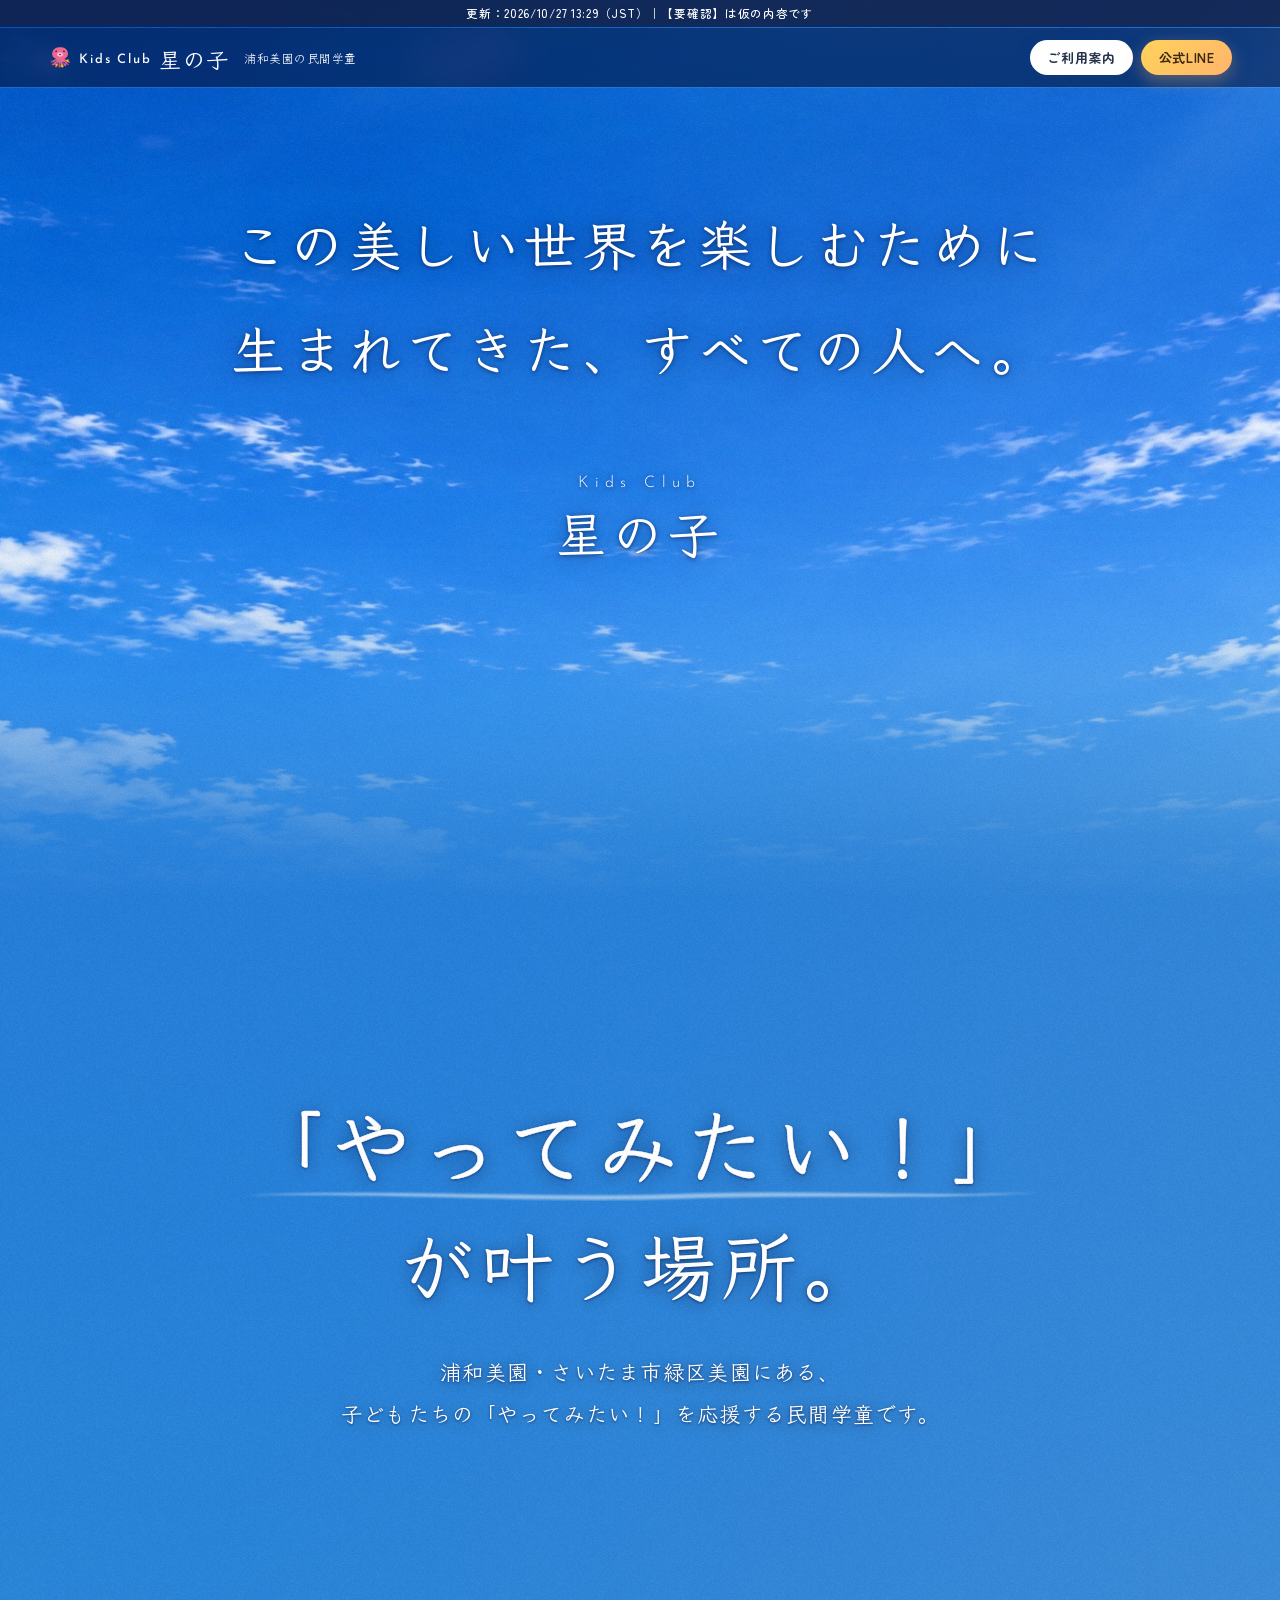
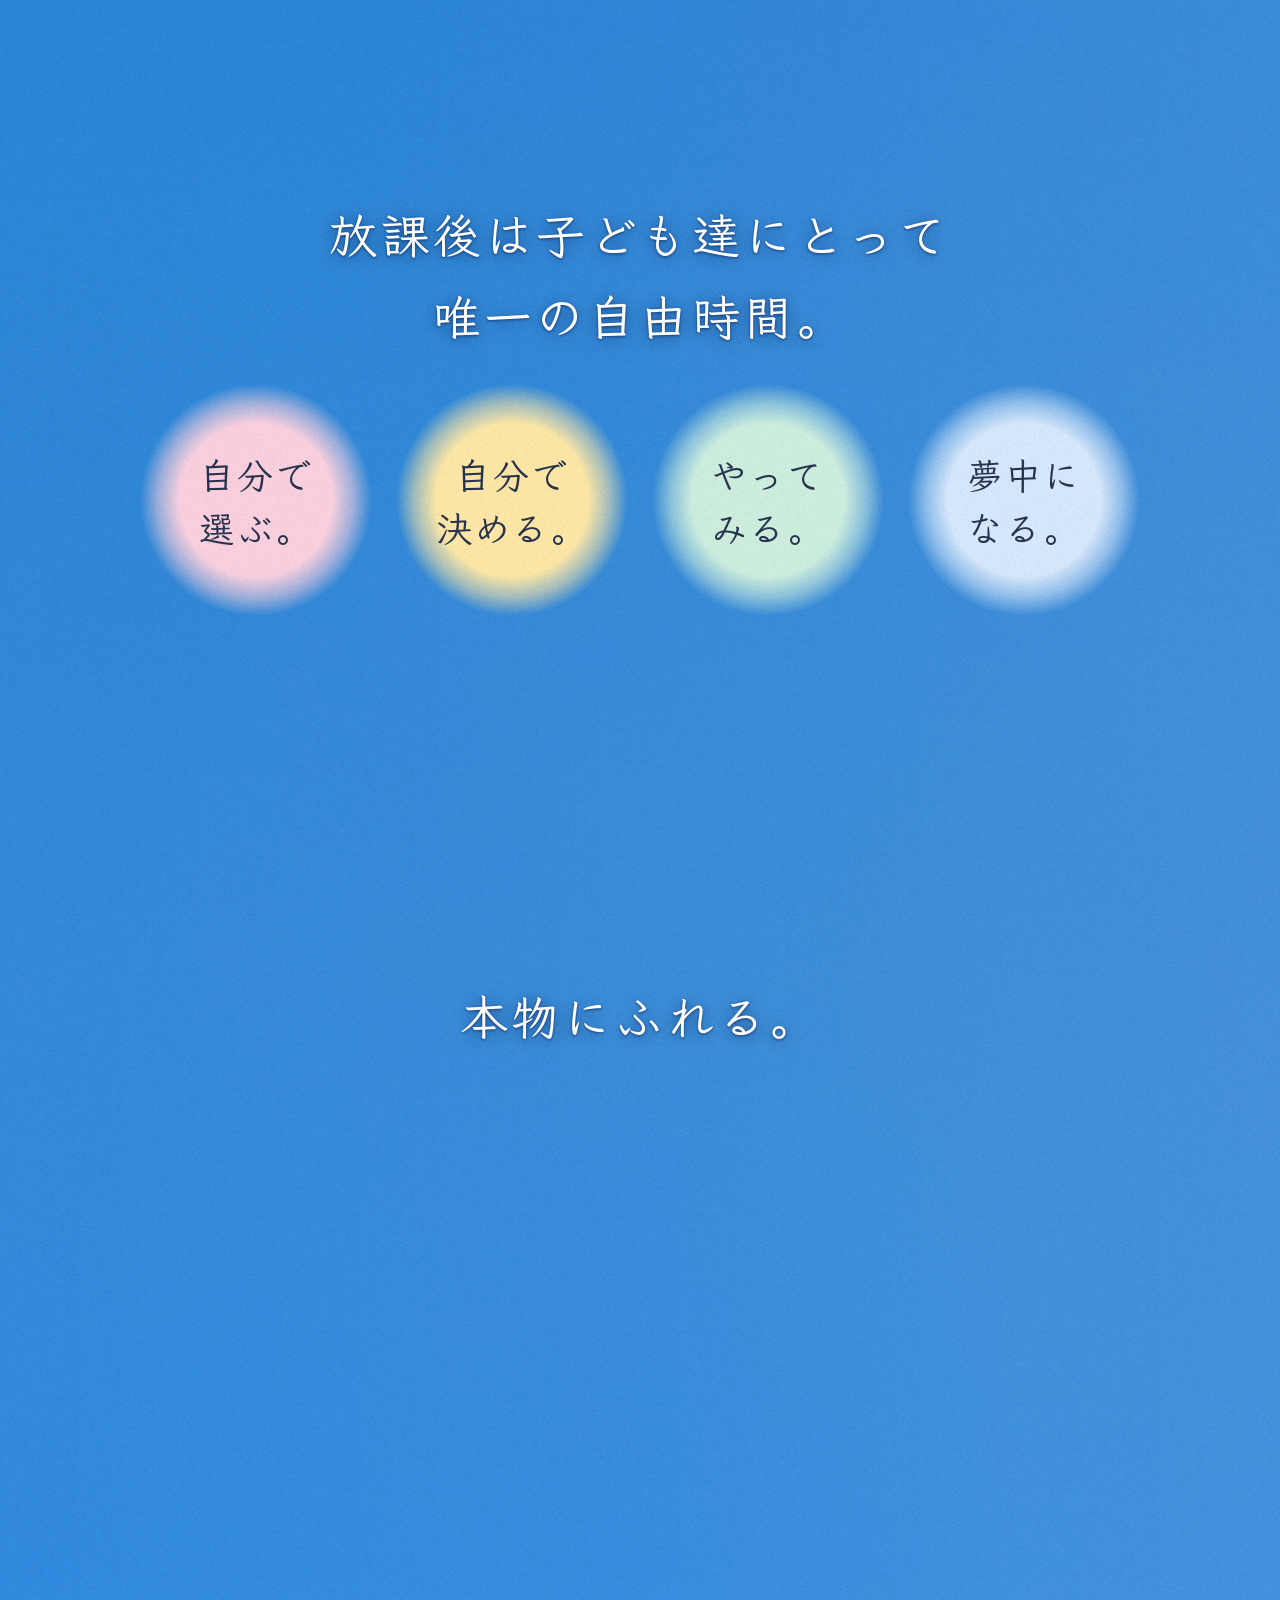
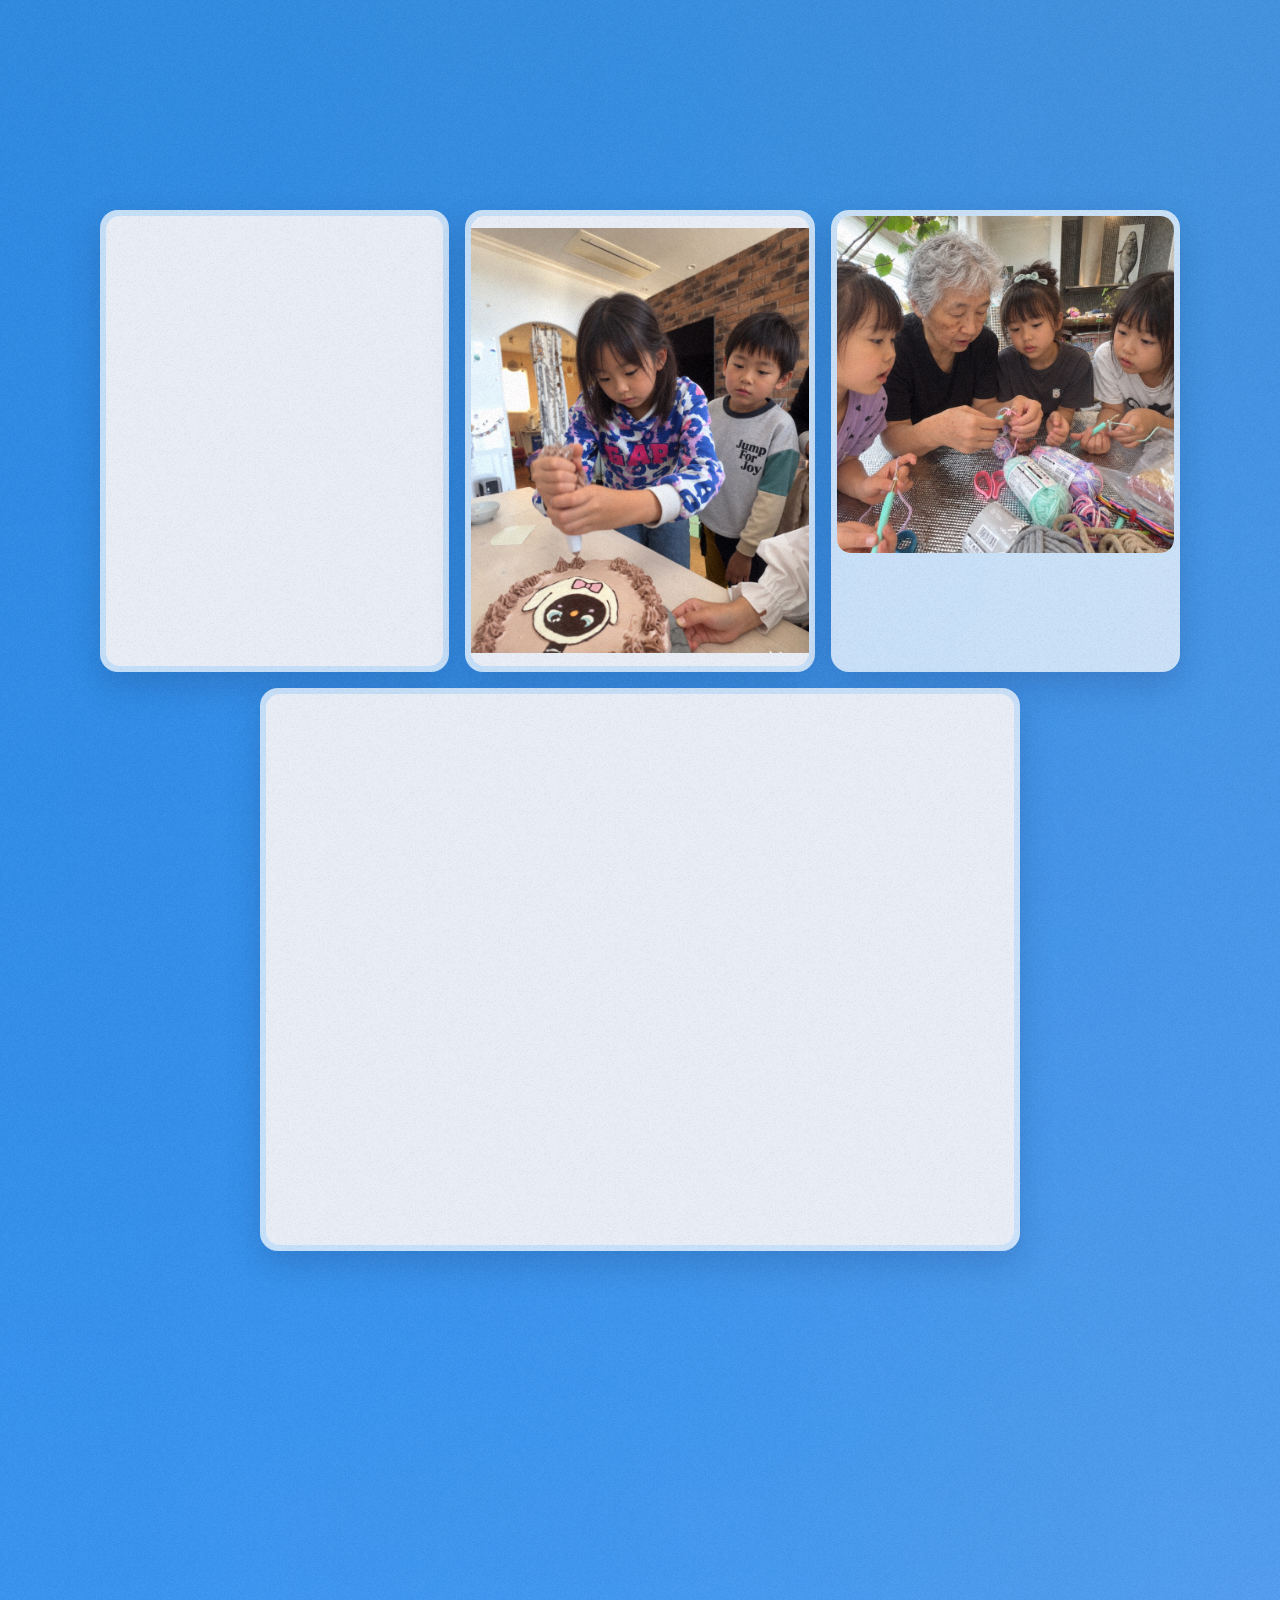
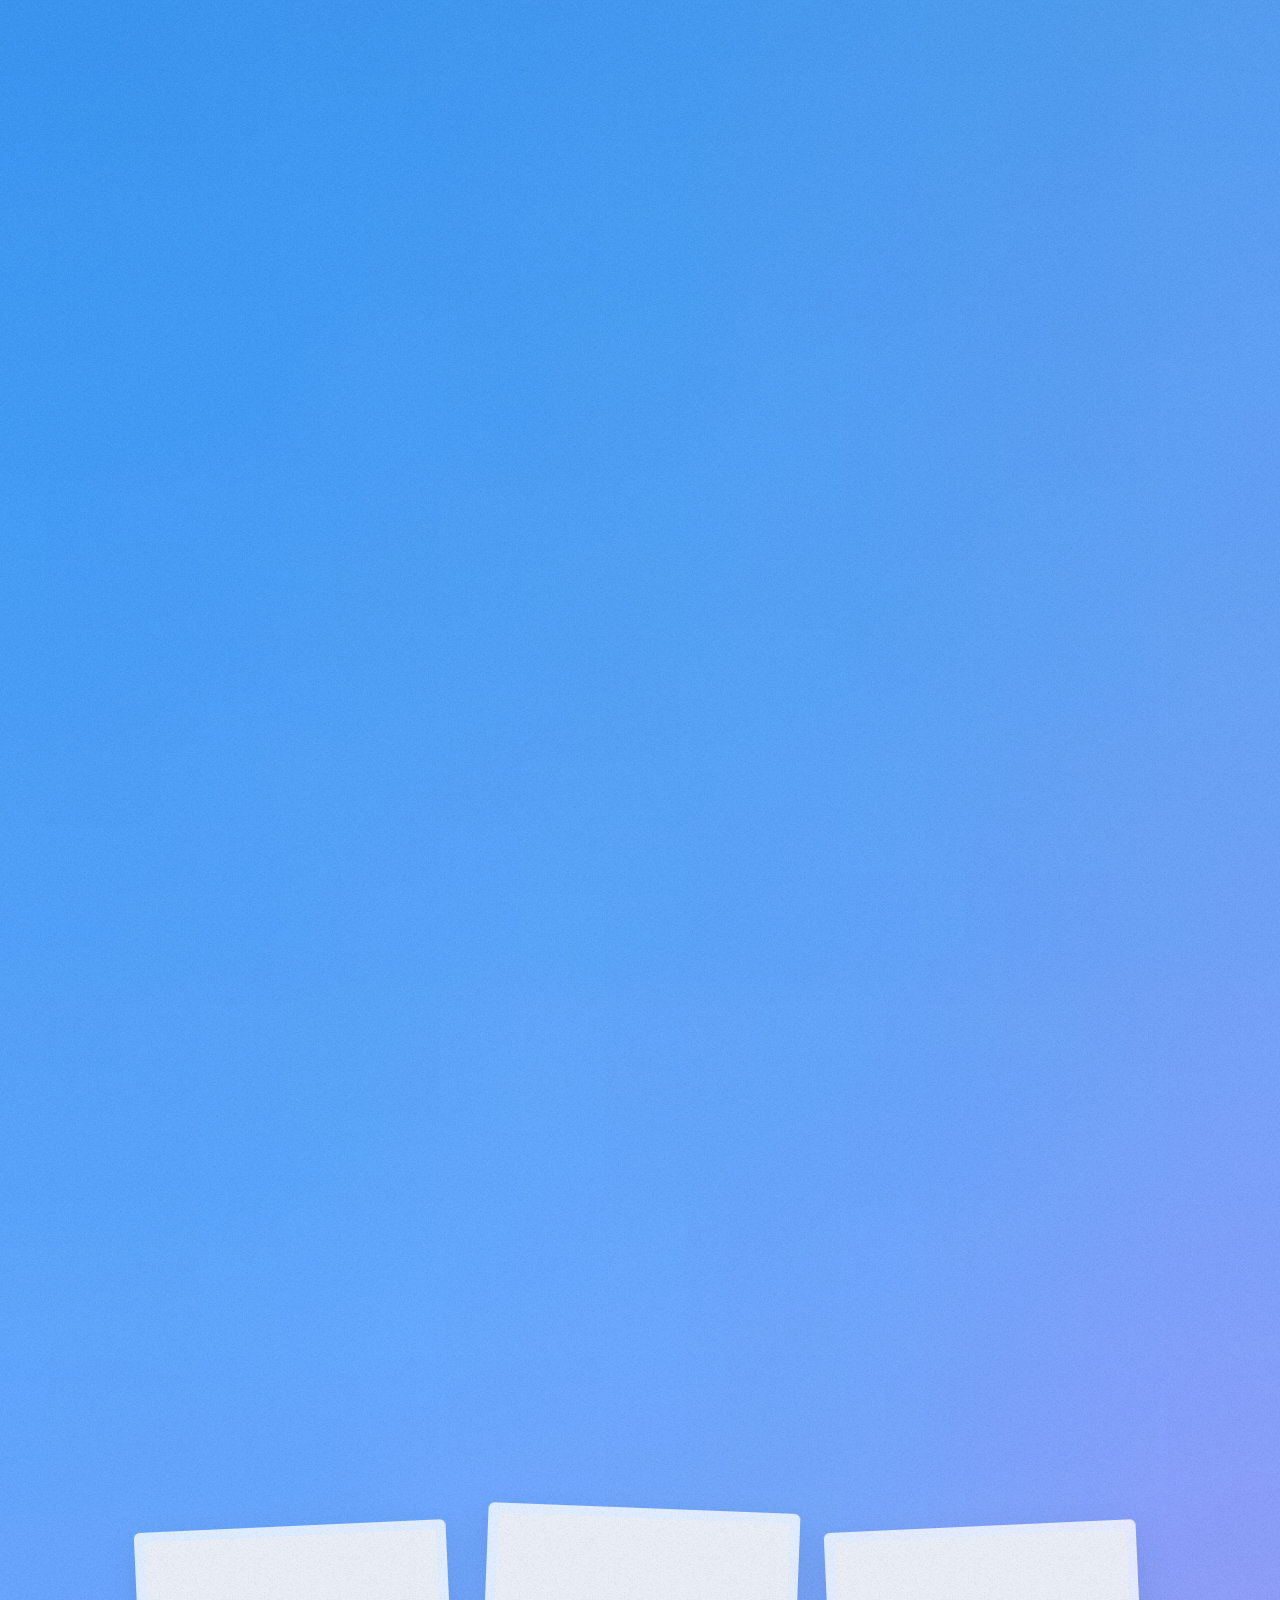
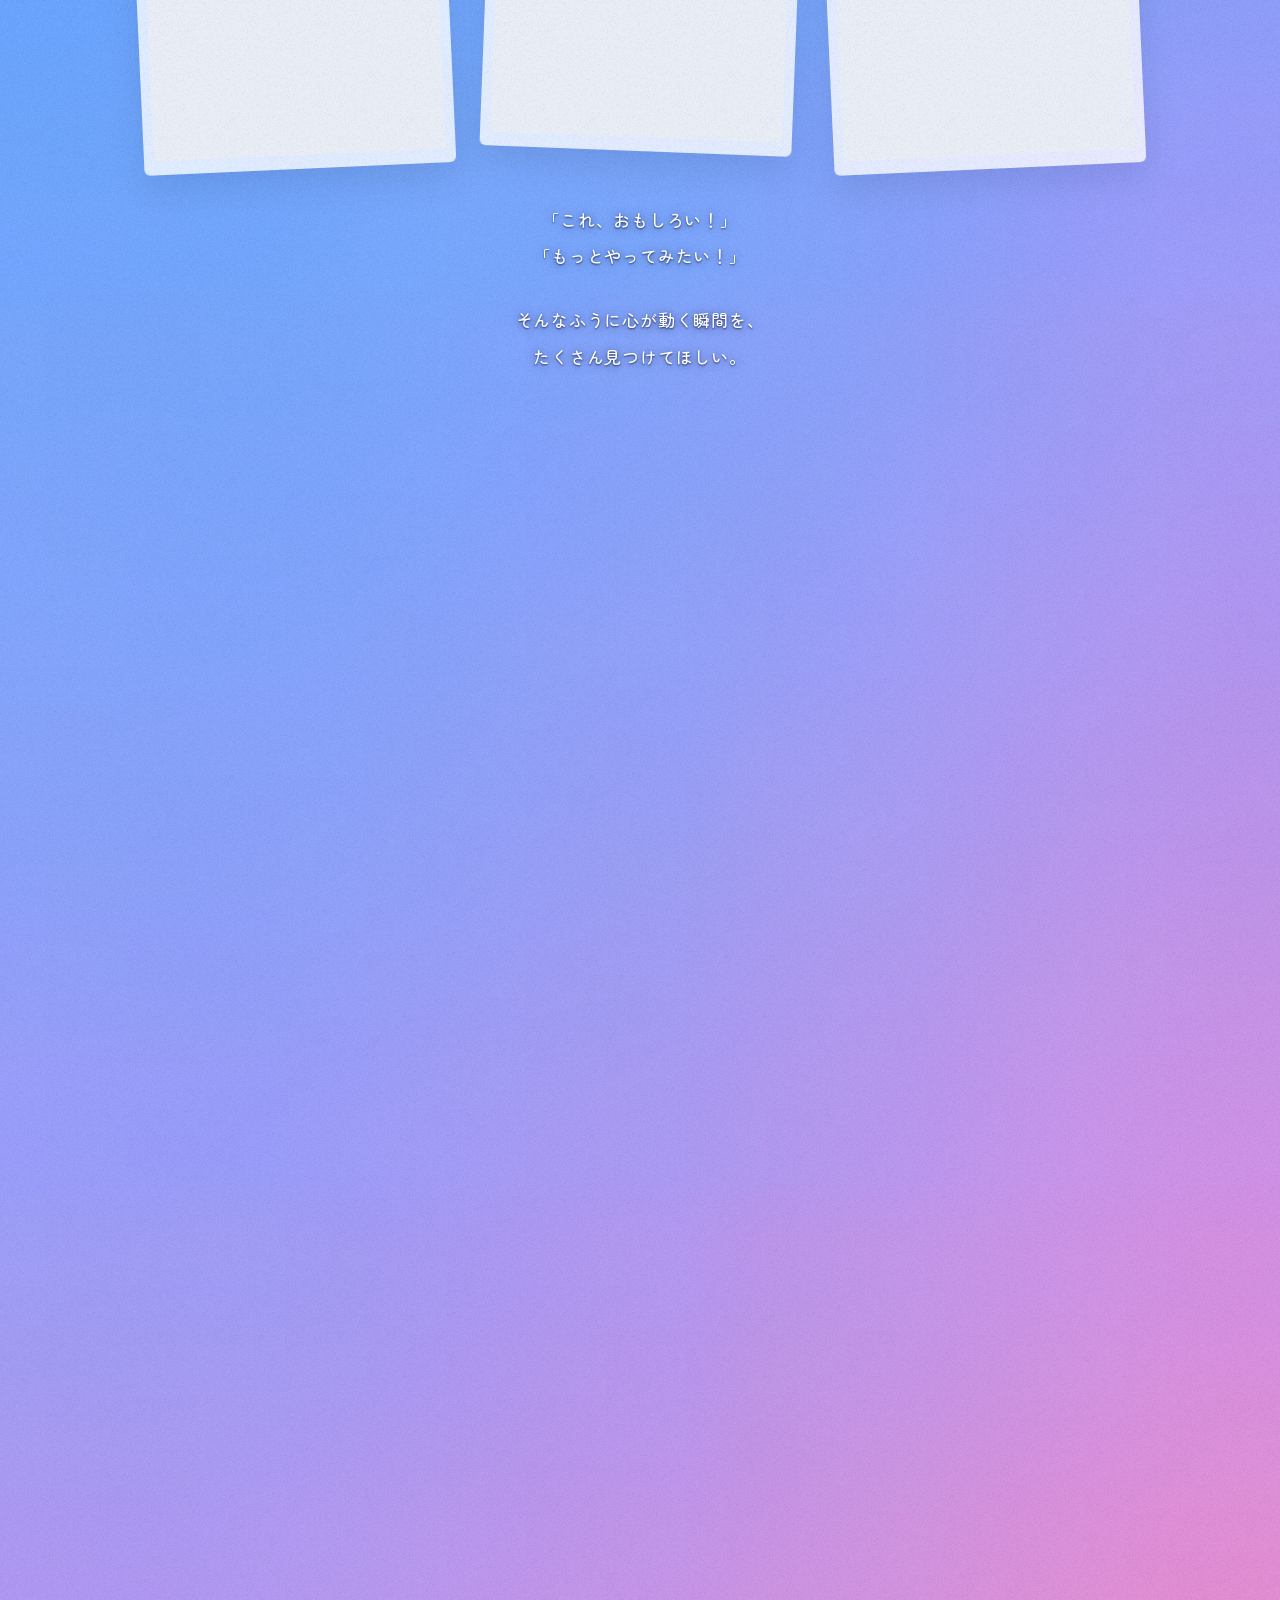
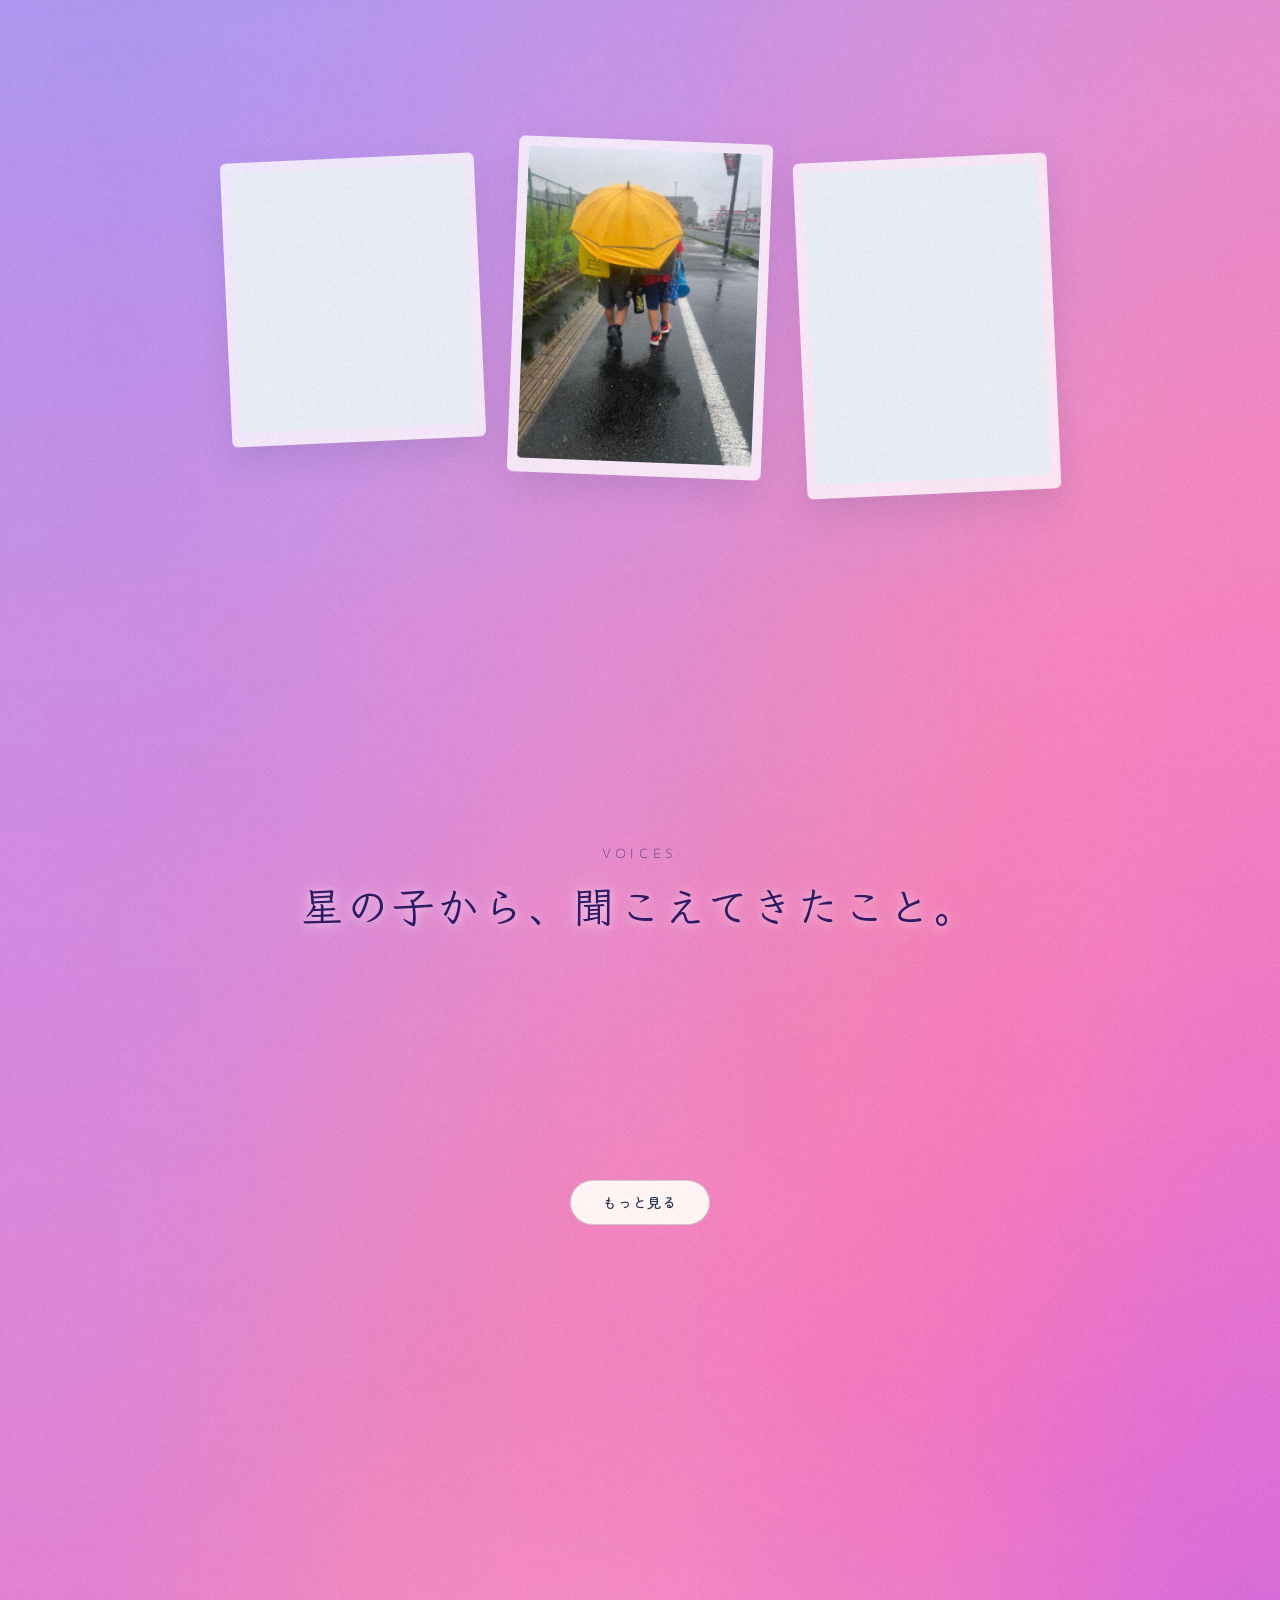
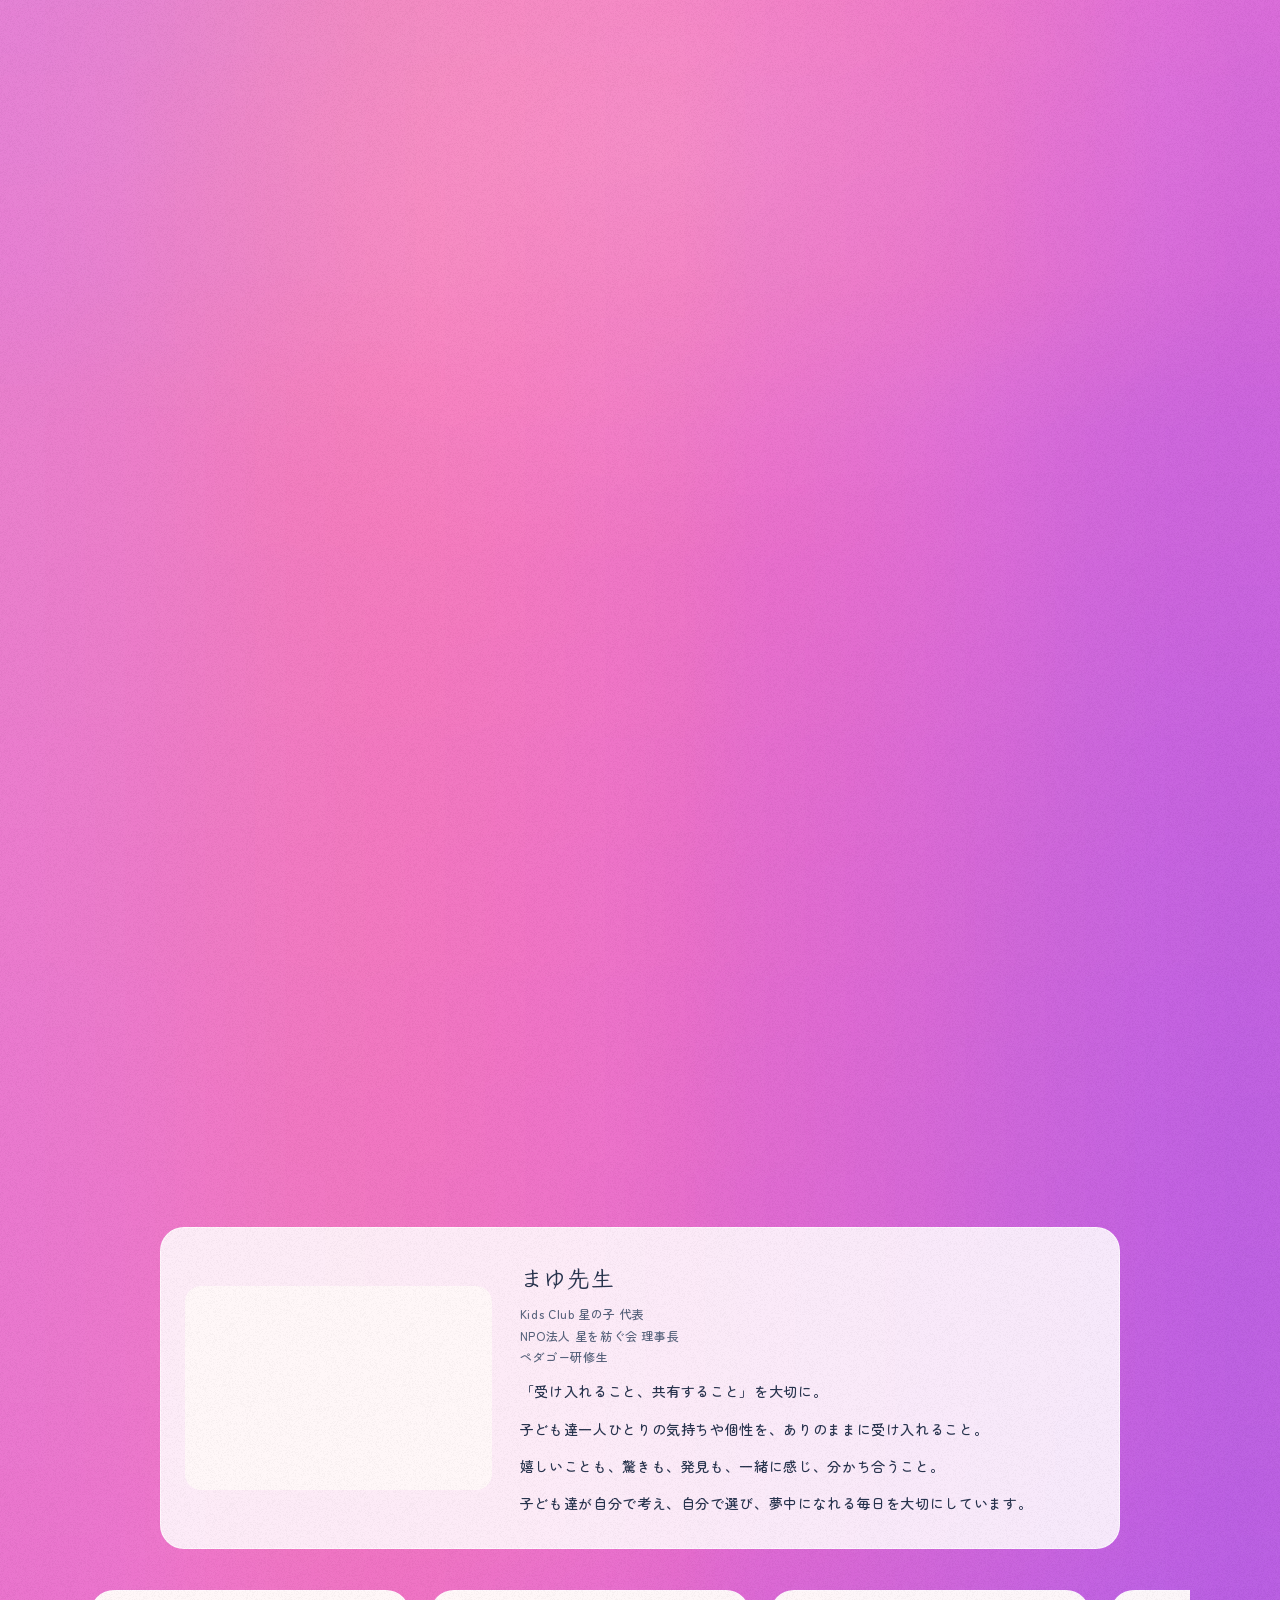
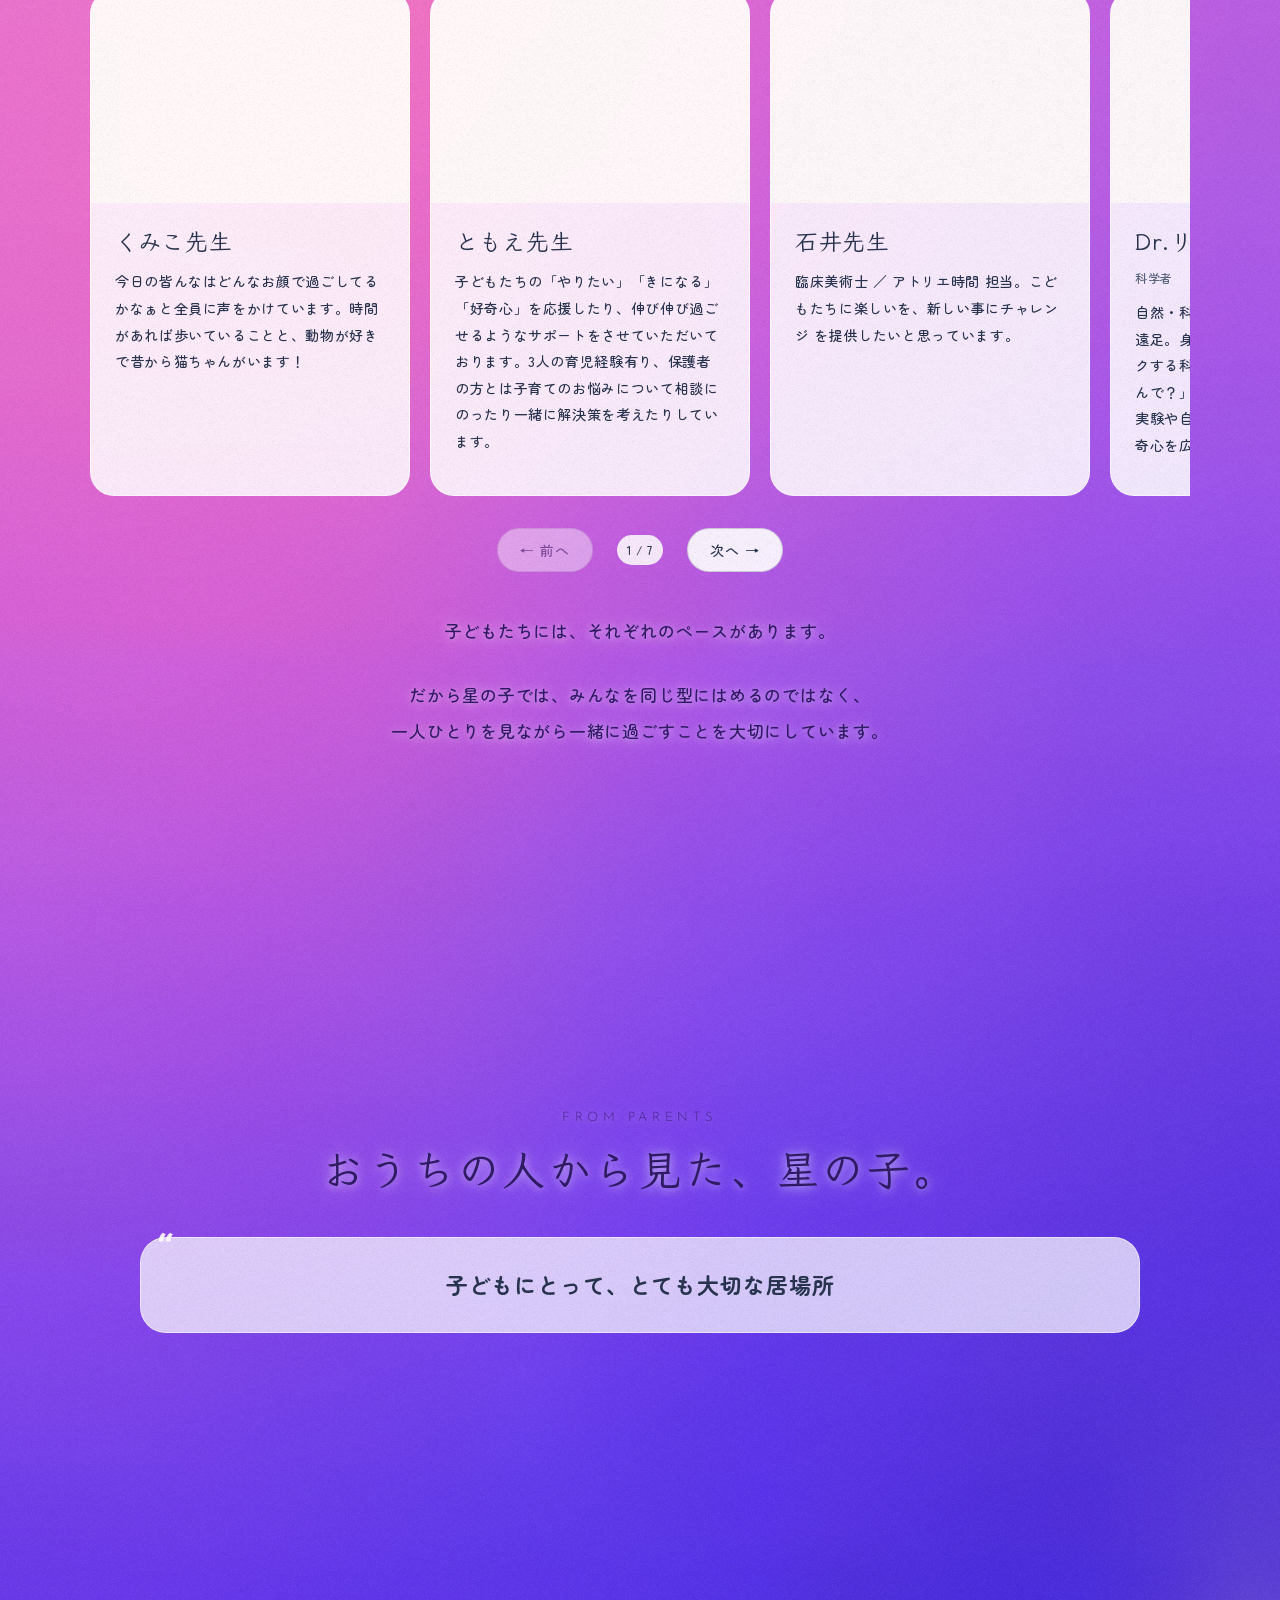
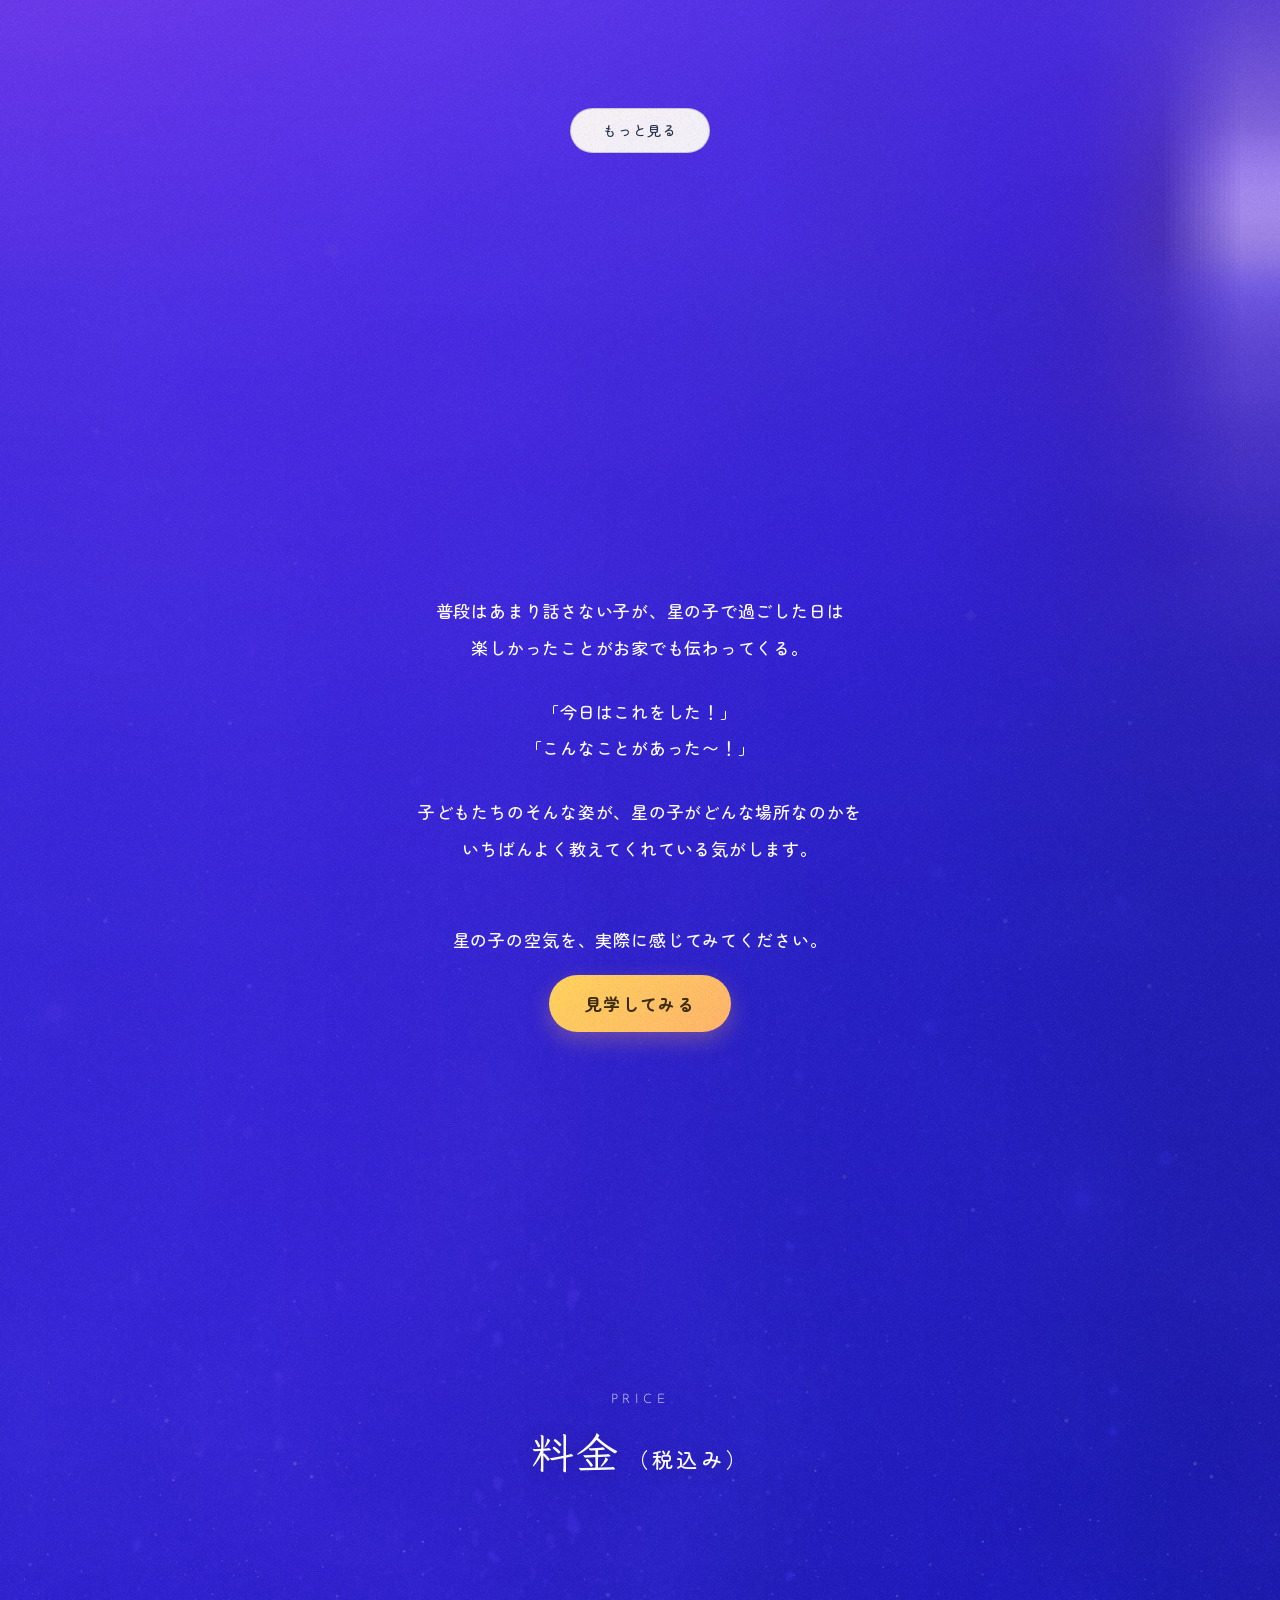
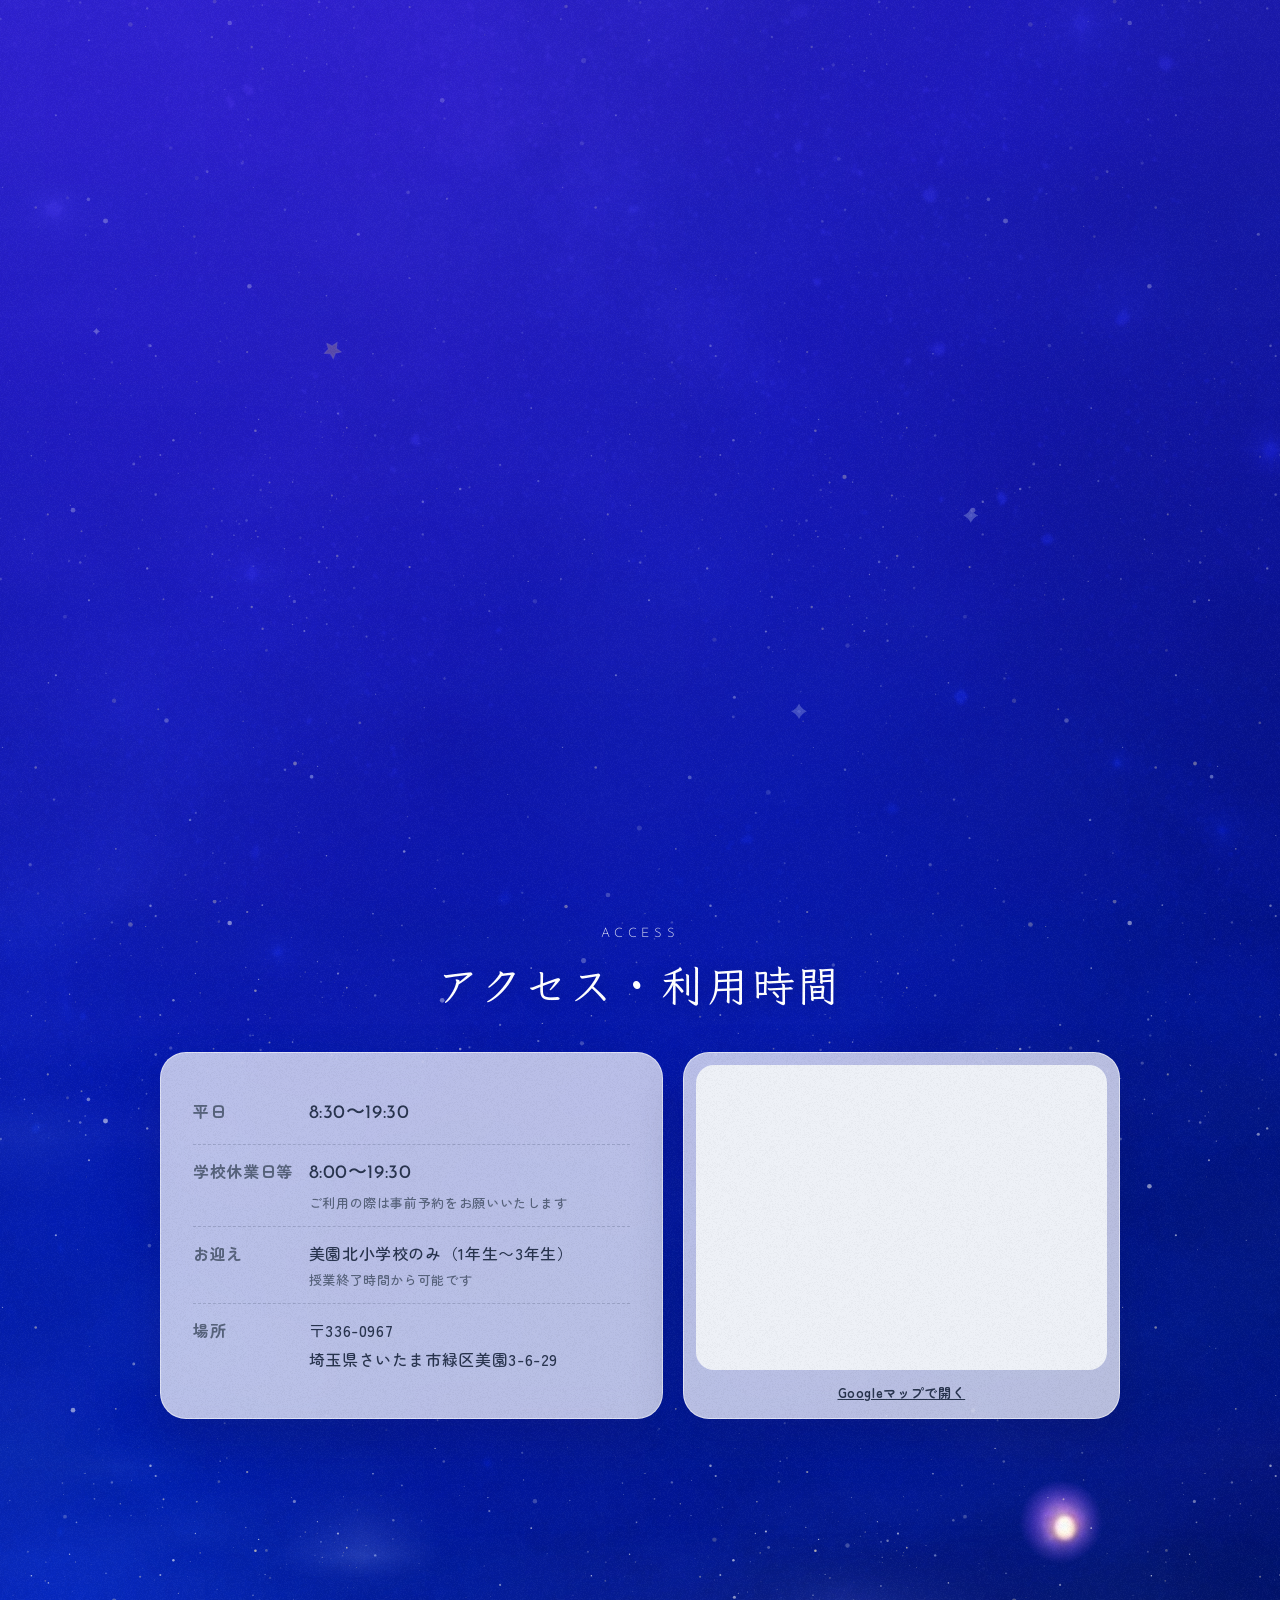
==== commit 69226824: "Show three voices and align the first gallery photo pair" ====
--- a/index.html
+++ b/index.html
@@ -12,7 +12,7 @@
 <link rel="preconnect" href="https://fonts.gstatic.com" crossorigin>
 <link href="https://fonts.googleapis.com/css2?family=Klee+One:wght@400;600&family=Zen+Maru+Gothic:wght@400;500;700&family=Josefin+Sans:wght@300;400;500;600;700&display=swap" rel="stylesheet">
 <link rel="stylesheet" href="css/base.css?v=20261027-batch1">
-<link rel="stylesheet" href="css/sections.css?v=20261027-rin-position1">
+<link rel="stylesheet" href="css/sections.css?v=20261027-photo-pair1">
 <link rel="stylesheet" href="css/space.css?v=20261027-photo-only2">
 <link rel="stylesheet" href="css/typography.css?v=20261027-read-weight2">
 </head>
@@ -157,7 +157,7 @@
   <!-- 9 子どもたちの声（まゆちゃんが実際に聞いた言葉） -->
   <section class="s-kidsvoice" id="kidsvoice">
     <h2 class="sec-title reveal"><small>Voices</small>星の子から、<br class="sp">聞こえてきたこと。</h2>
-    <ul class="kv-list" data-voices-initial="4">
+    <ul class="kv-list" data-voices-initial="3">
       <li class="kv kv-big reveal">初めて自分の居場所を見つけた</li>
       <li class="kv reveal">いろんなジャンルの遊びが出来て飽きない！</li>
       <li class="kv reveal">先生がとっても優しい</li>
@@ -259,7 +259,7 @@
   <!-- 10 保護者の声 -->
   <section class="s-voices" id="voices">
     <h2 class="sec-title reveal"><small>From Parents</small>おうちの人から見た、<br class="sp">星の子。</h2>
-    <ul class="voices" data-voices-initial="4">
+    <ul class="voices" data-voices-initial="3">
       <li class="voice voice-big reveal"><p>子どもにとって、とても大切な居場所</p></li>
       <li class="voice voice-big reveal"><p>先生も一人ひとりに親身に寄り添ってくださるので、安心してお任せできます</p></li>
       <li class="voice reveal"><p>長期休みだけ利用していますが、子どもは毎回とても楽しみにしていて、たとえ1時間しかなくても行きたがるほどです。好きなことを自由に、指図されずに楽しめる、子どもにとって楽園のような場所なのだと思います。</p></li>
--- a/css/sections.css
+++ b/css/sections.css
@@ -315,3 +315,7 @@
 /* Match the adjacent 4:3 frames without cropping people or stretching the photo. */
 #can .science-photo{aspect-ratio:4/3;background:#e9eef6}
 #can .science-photo img{width:100%;height:100%;object-fit:contain;object-position:center;transform:none}
+
+/* Match only the first portrait pair; keep faces, hands and cake uncropped. */
+#photos .gallery > .g:nth-child(-n+2) .ph-box.filled{aspect-ratio:3/4}
+#photos .gallery > .g:nth-child(-n+2) .ph-box.filled img{width:100%;height:100%;object-fit:contain;object-position:center}
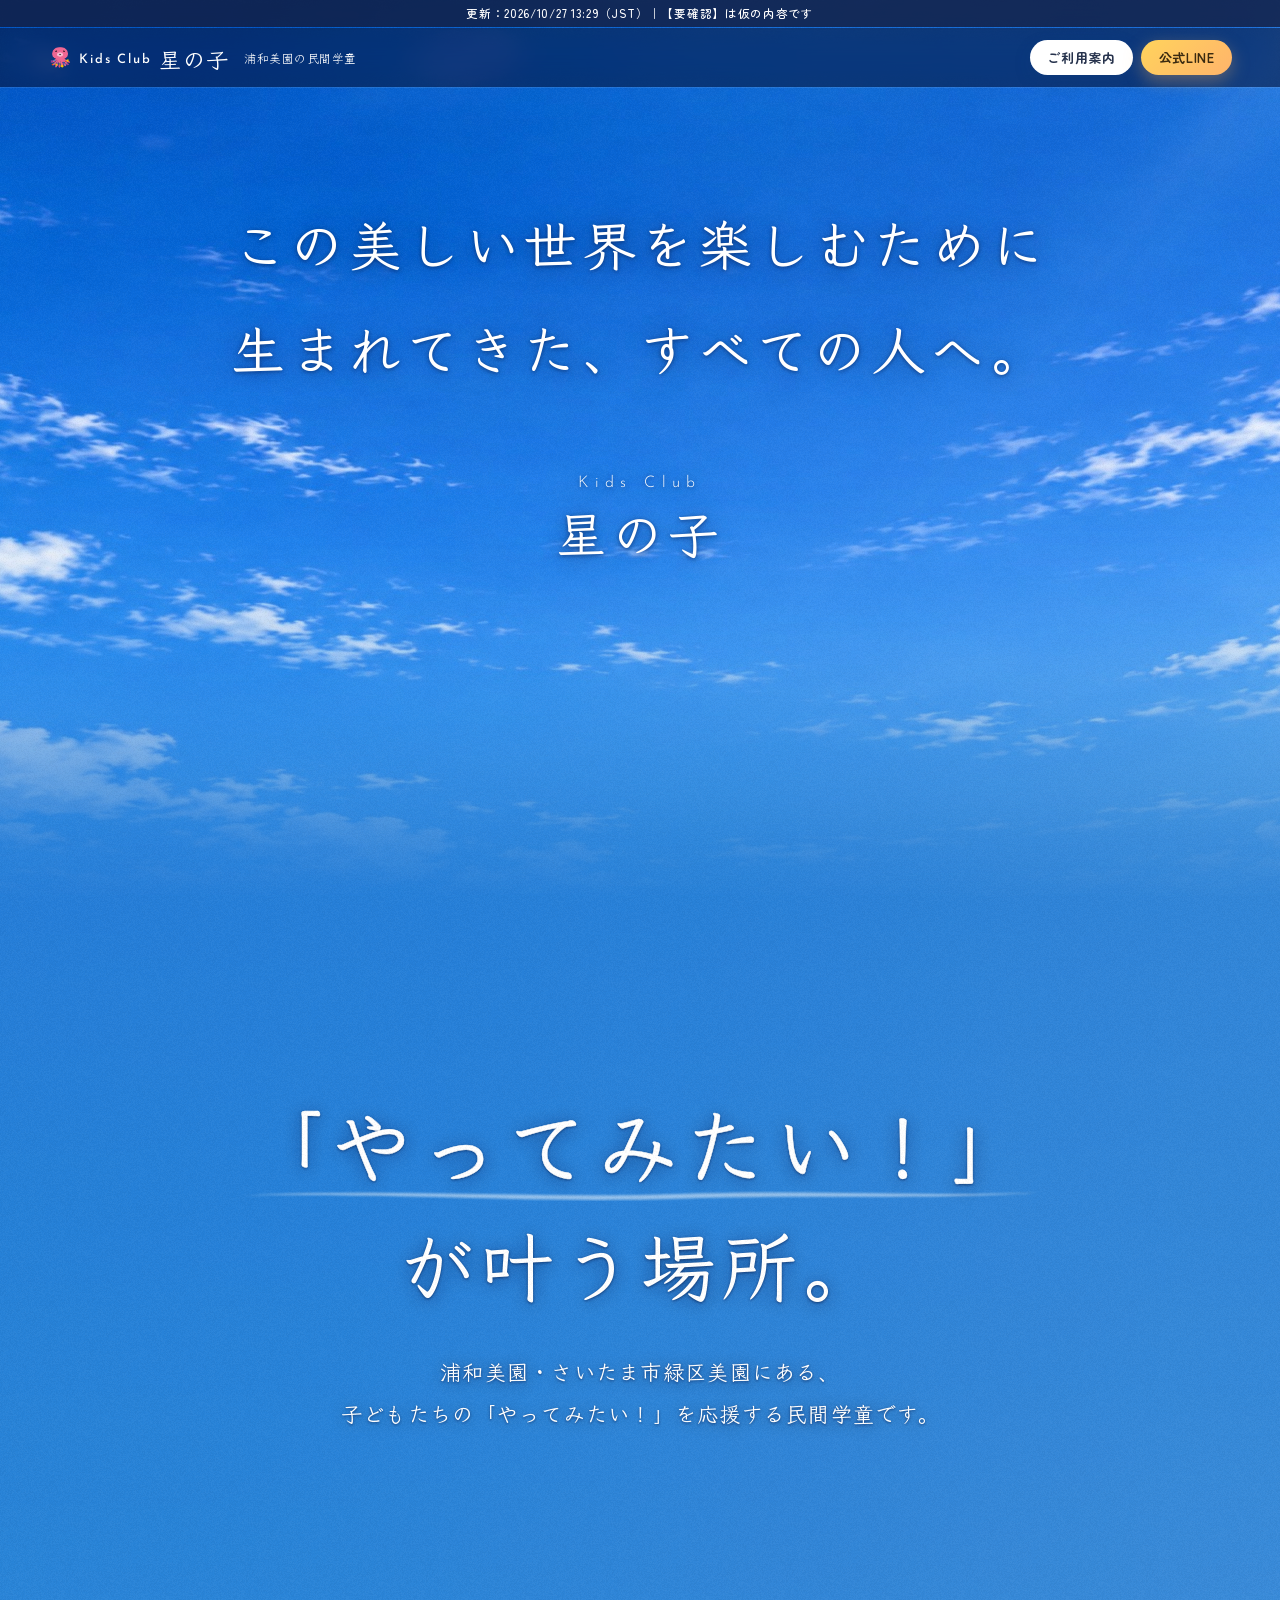
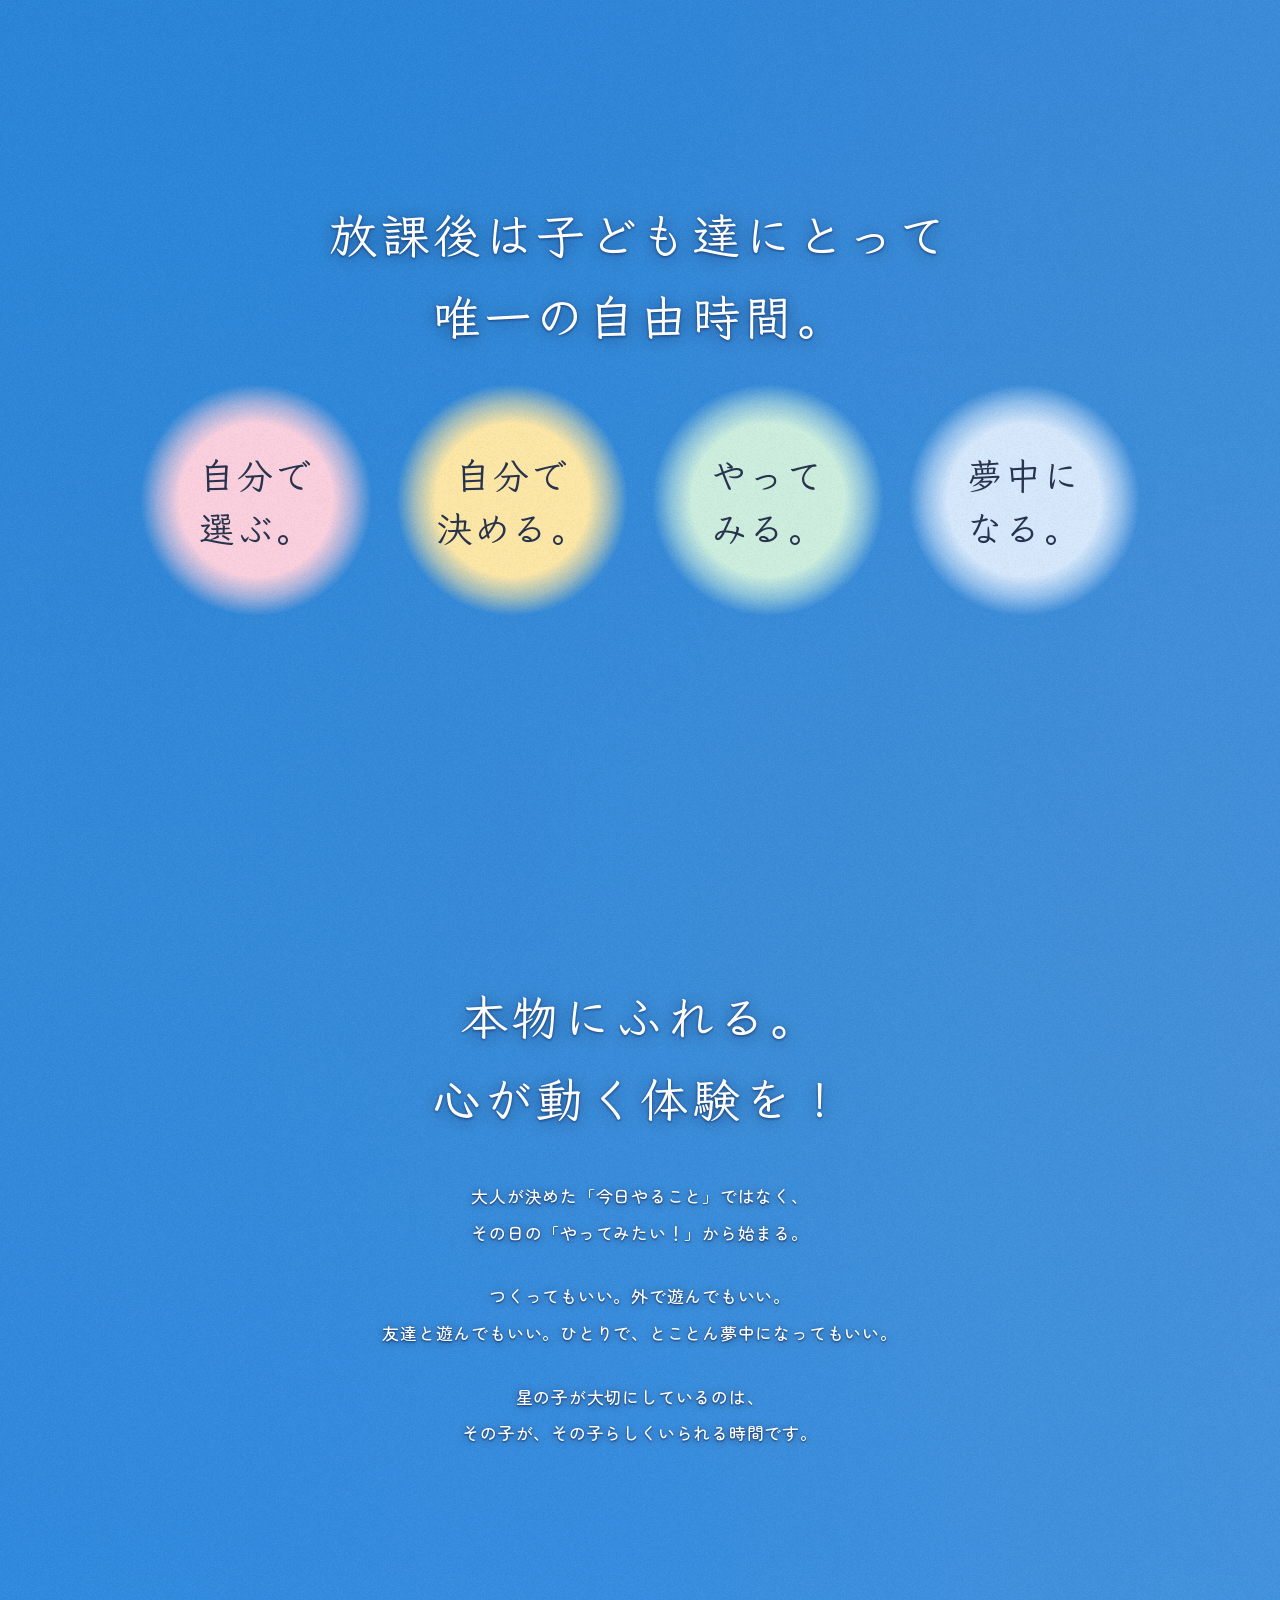
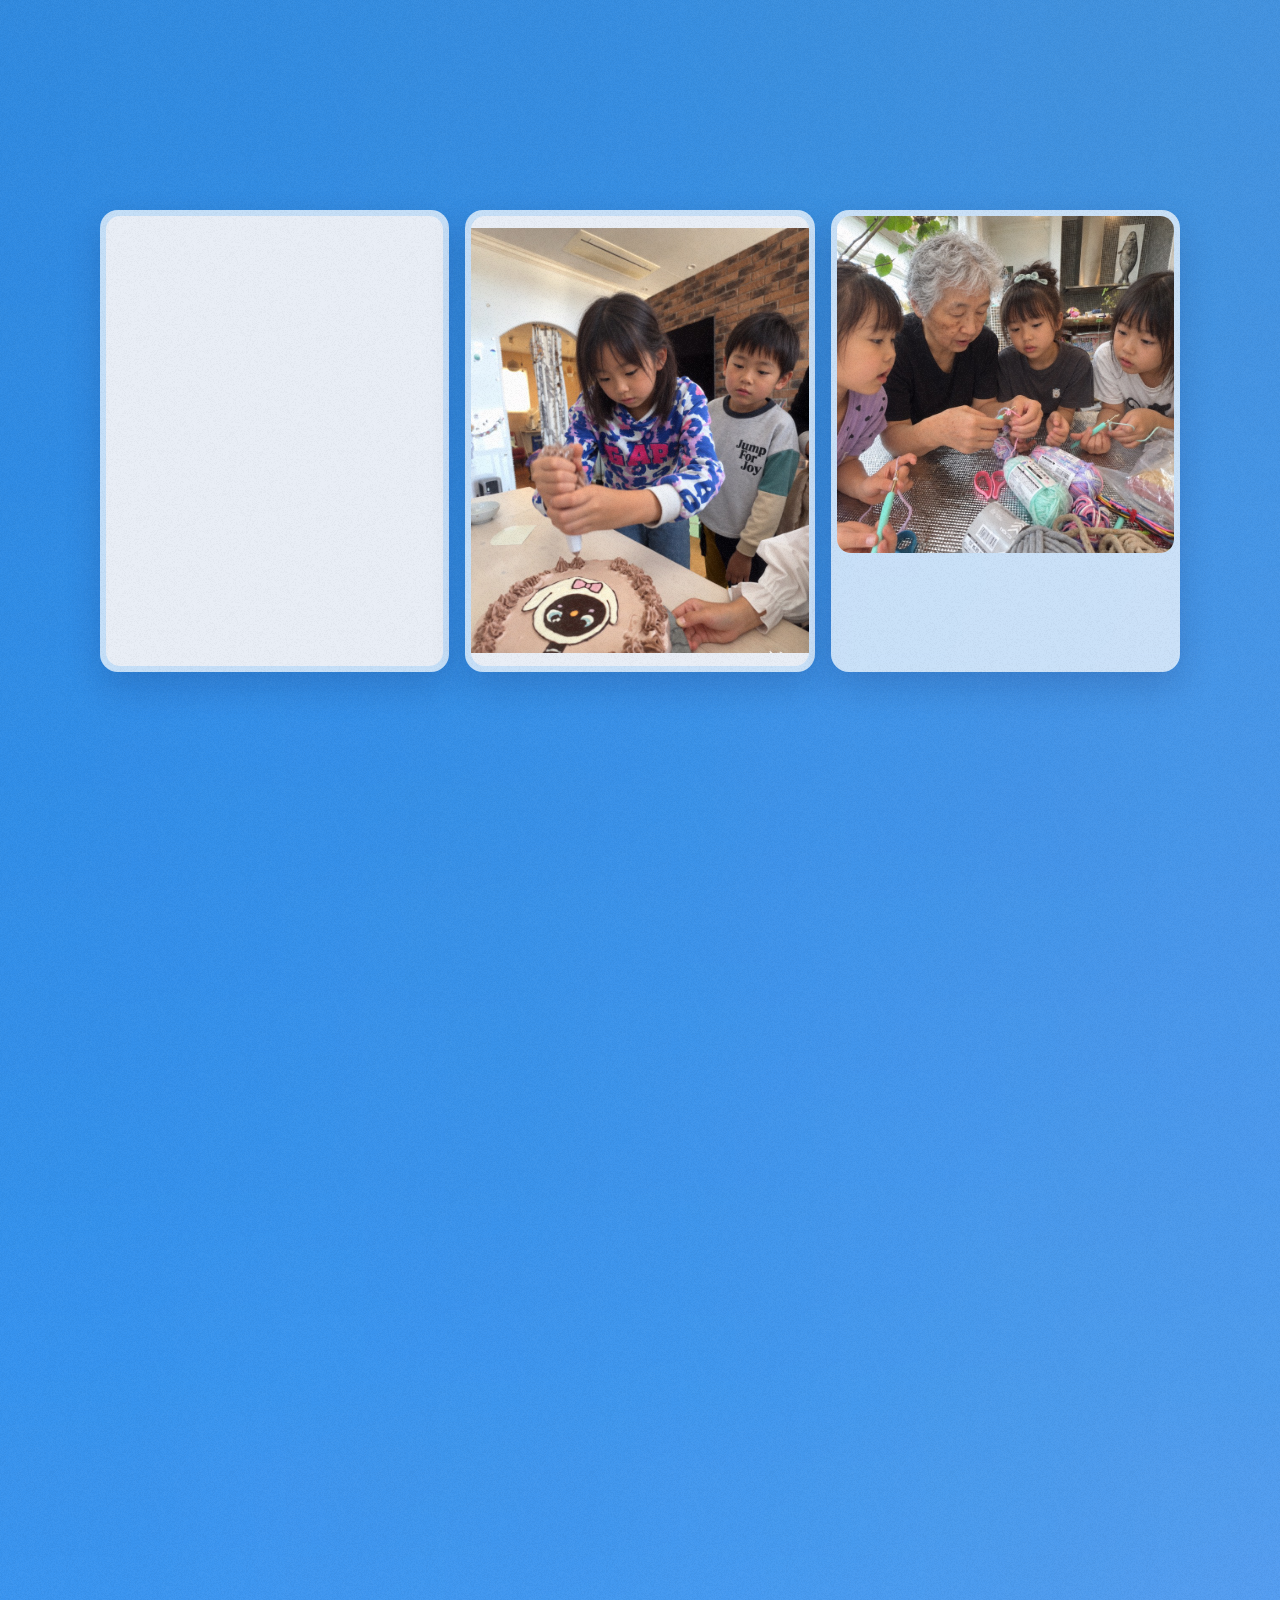
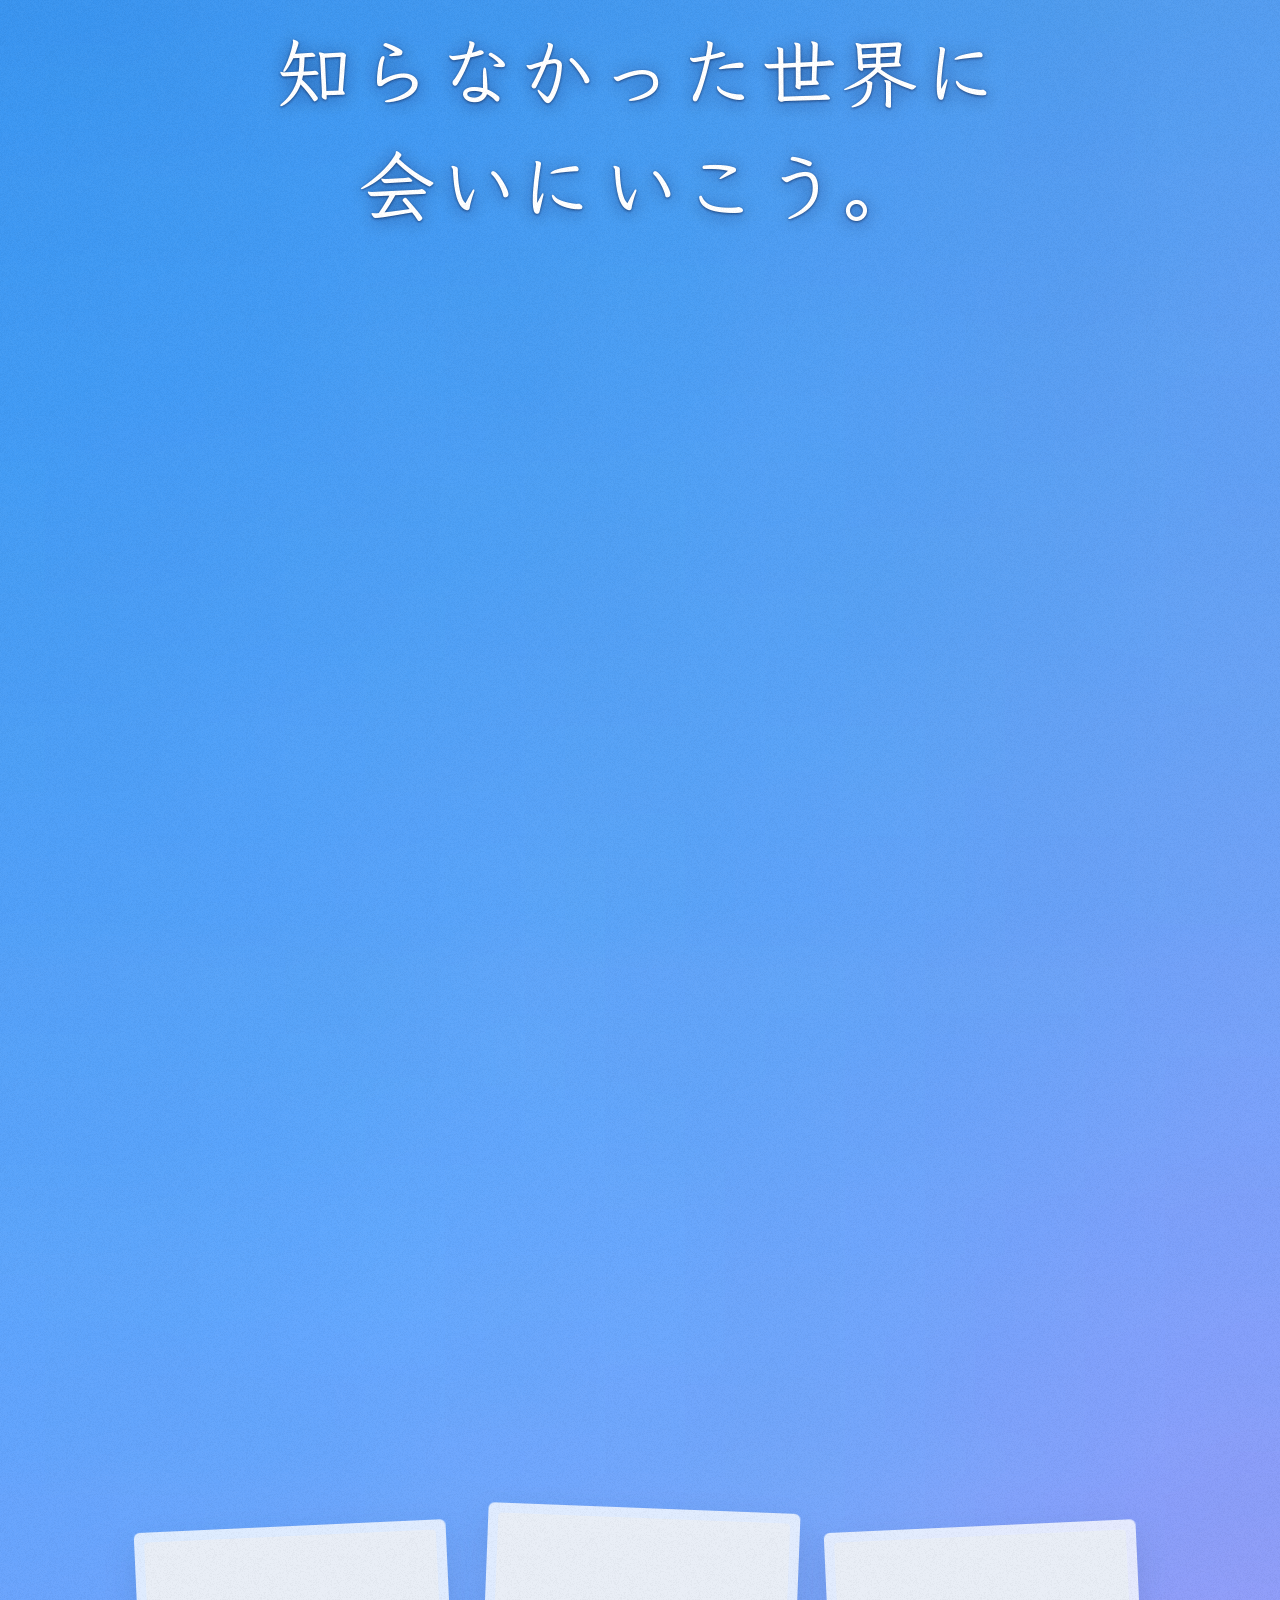
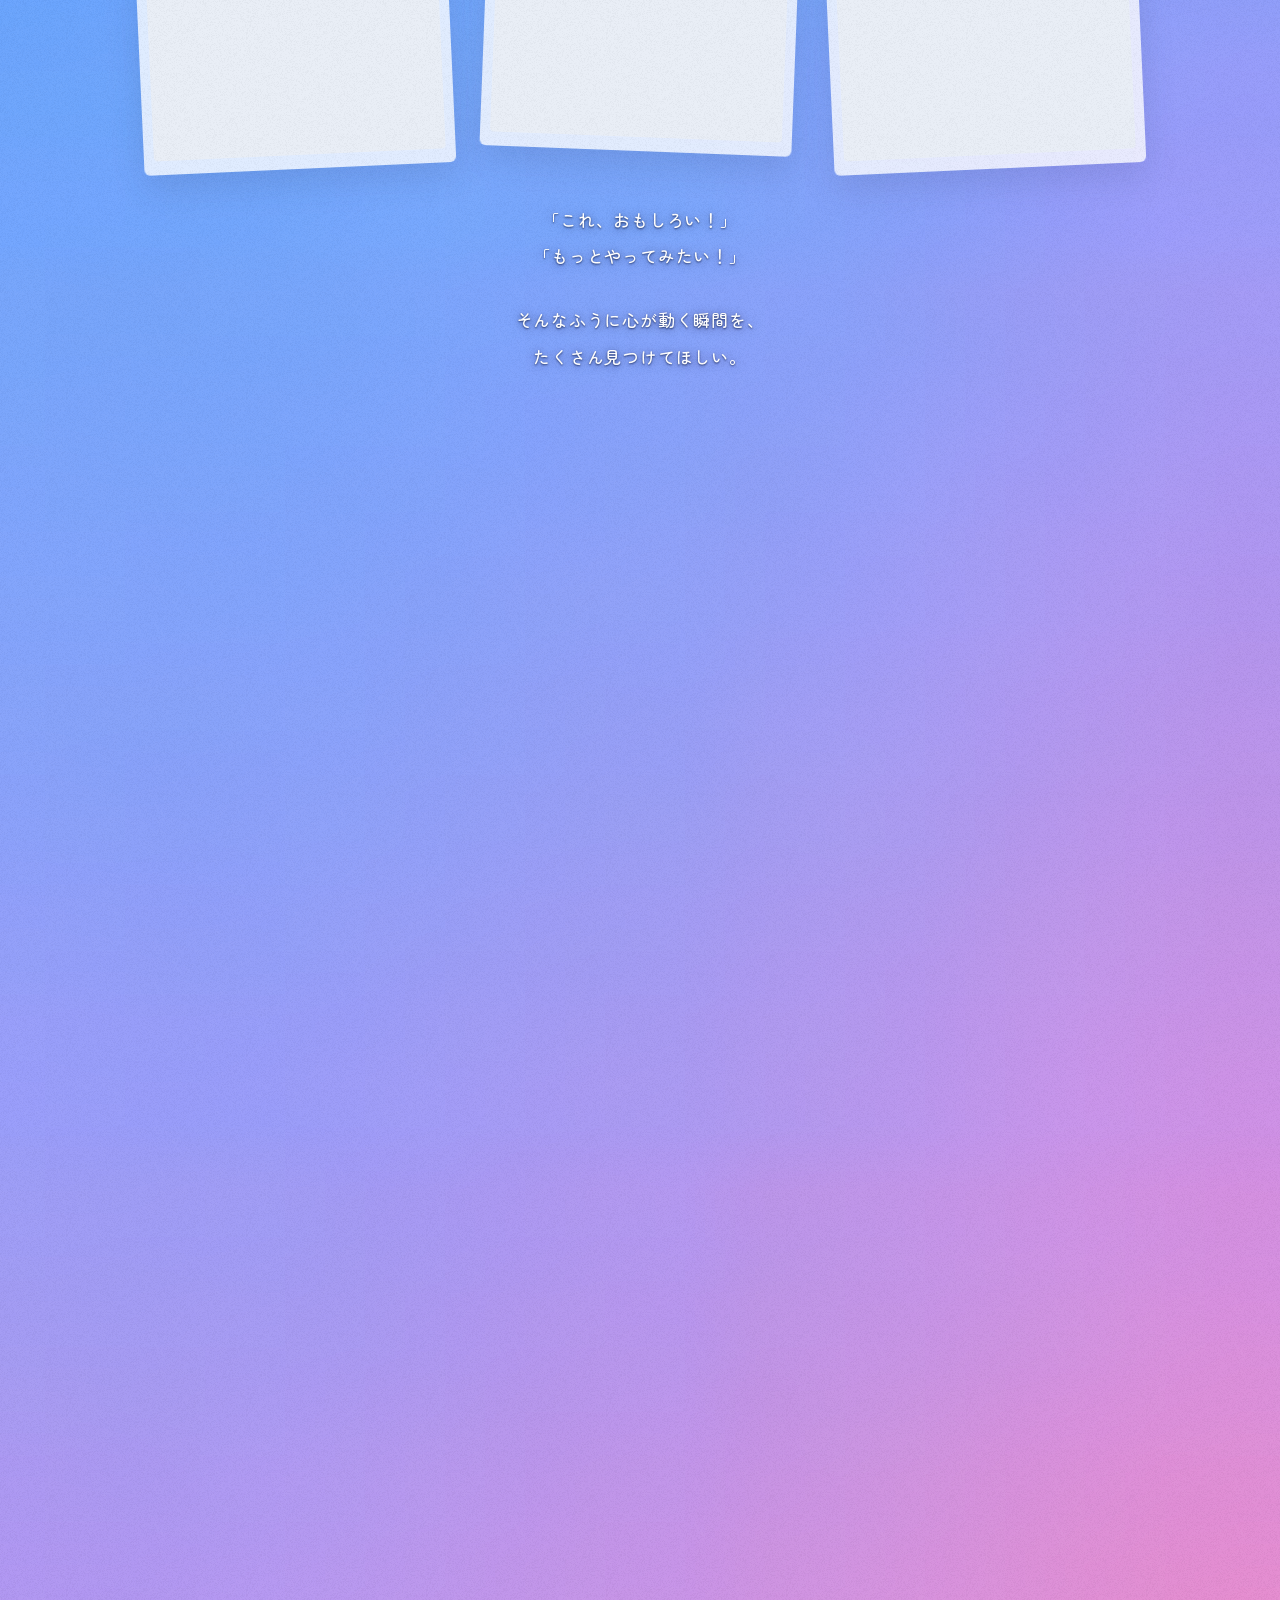
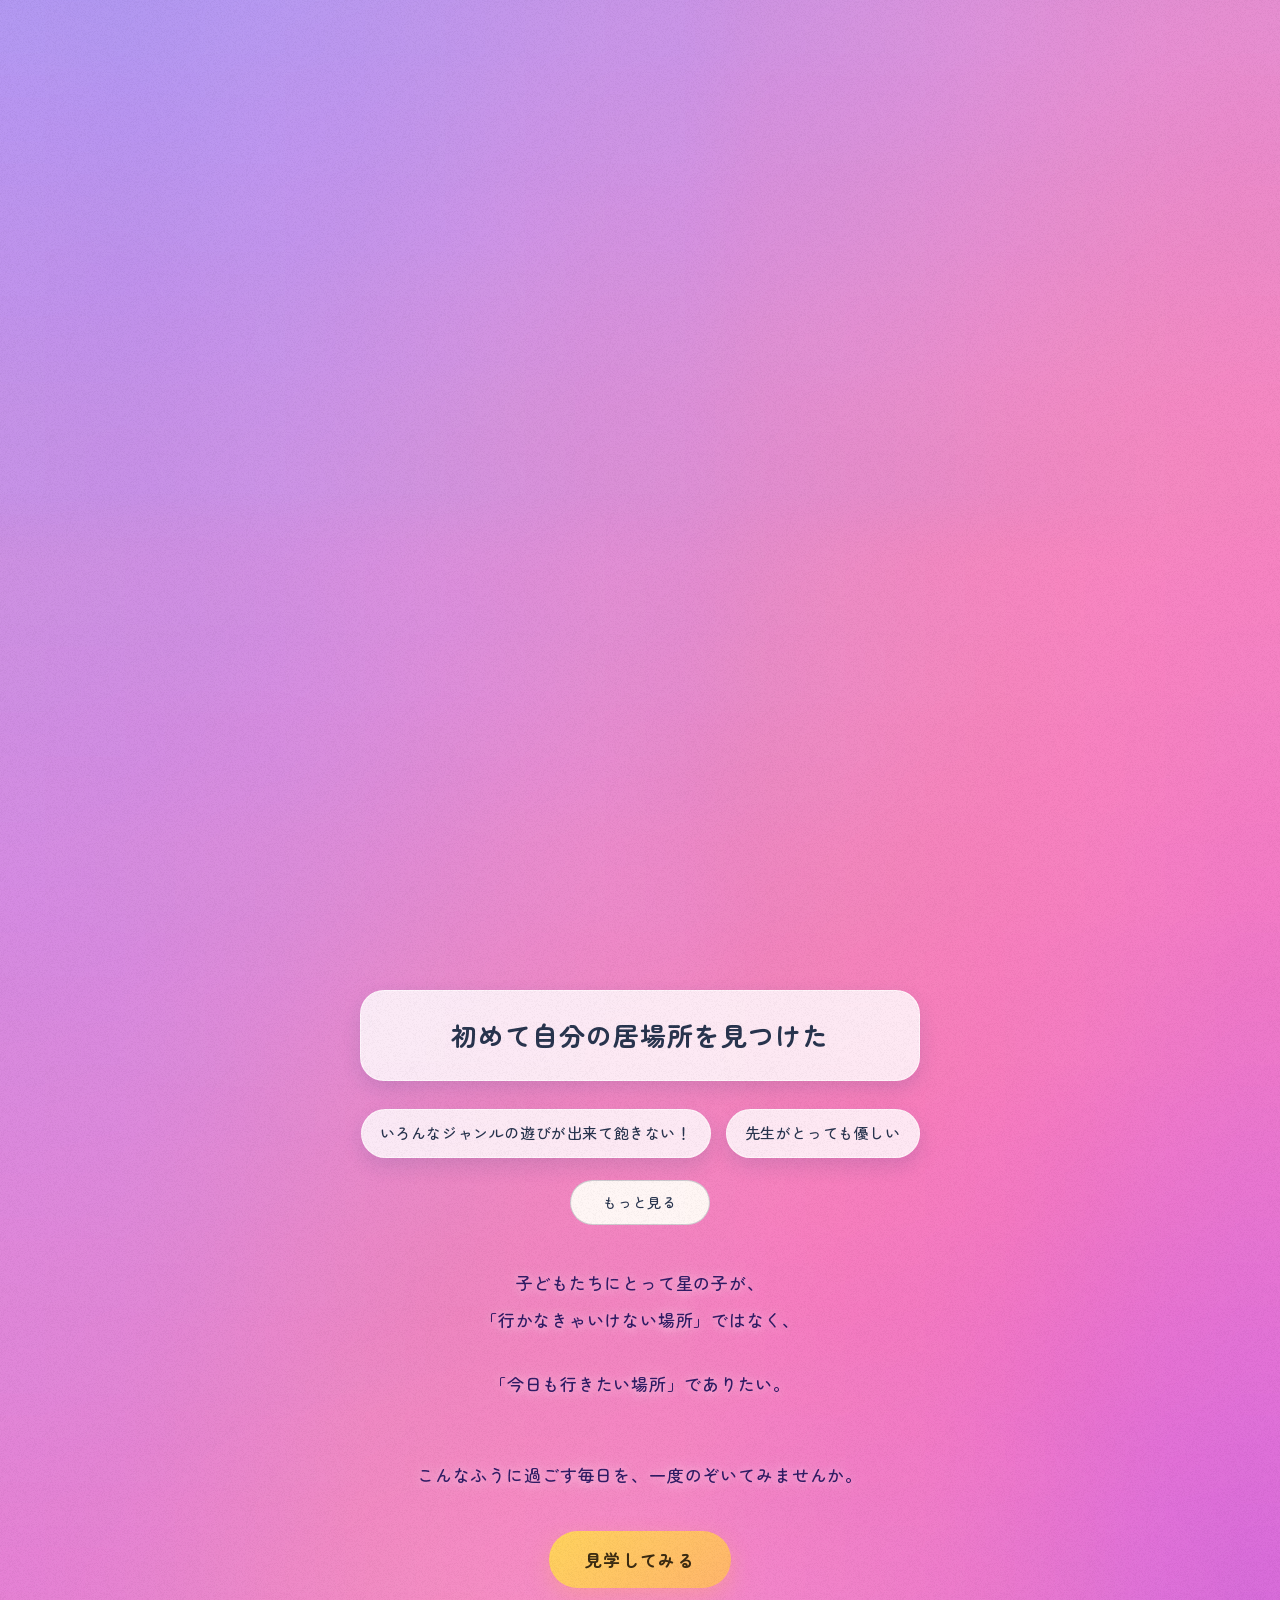
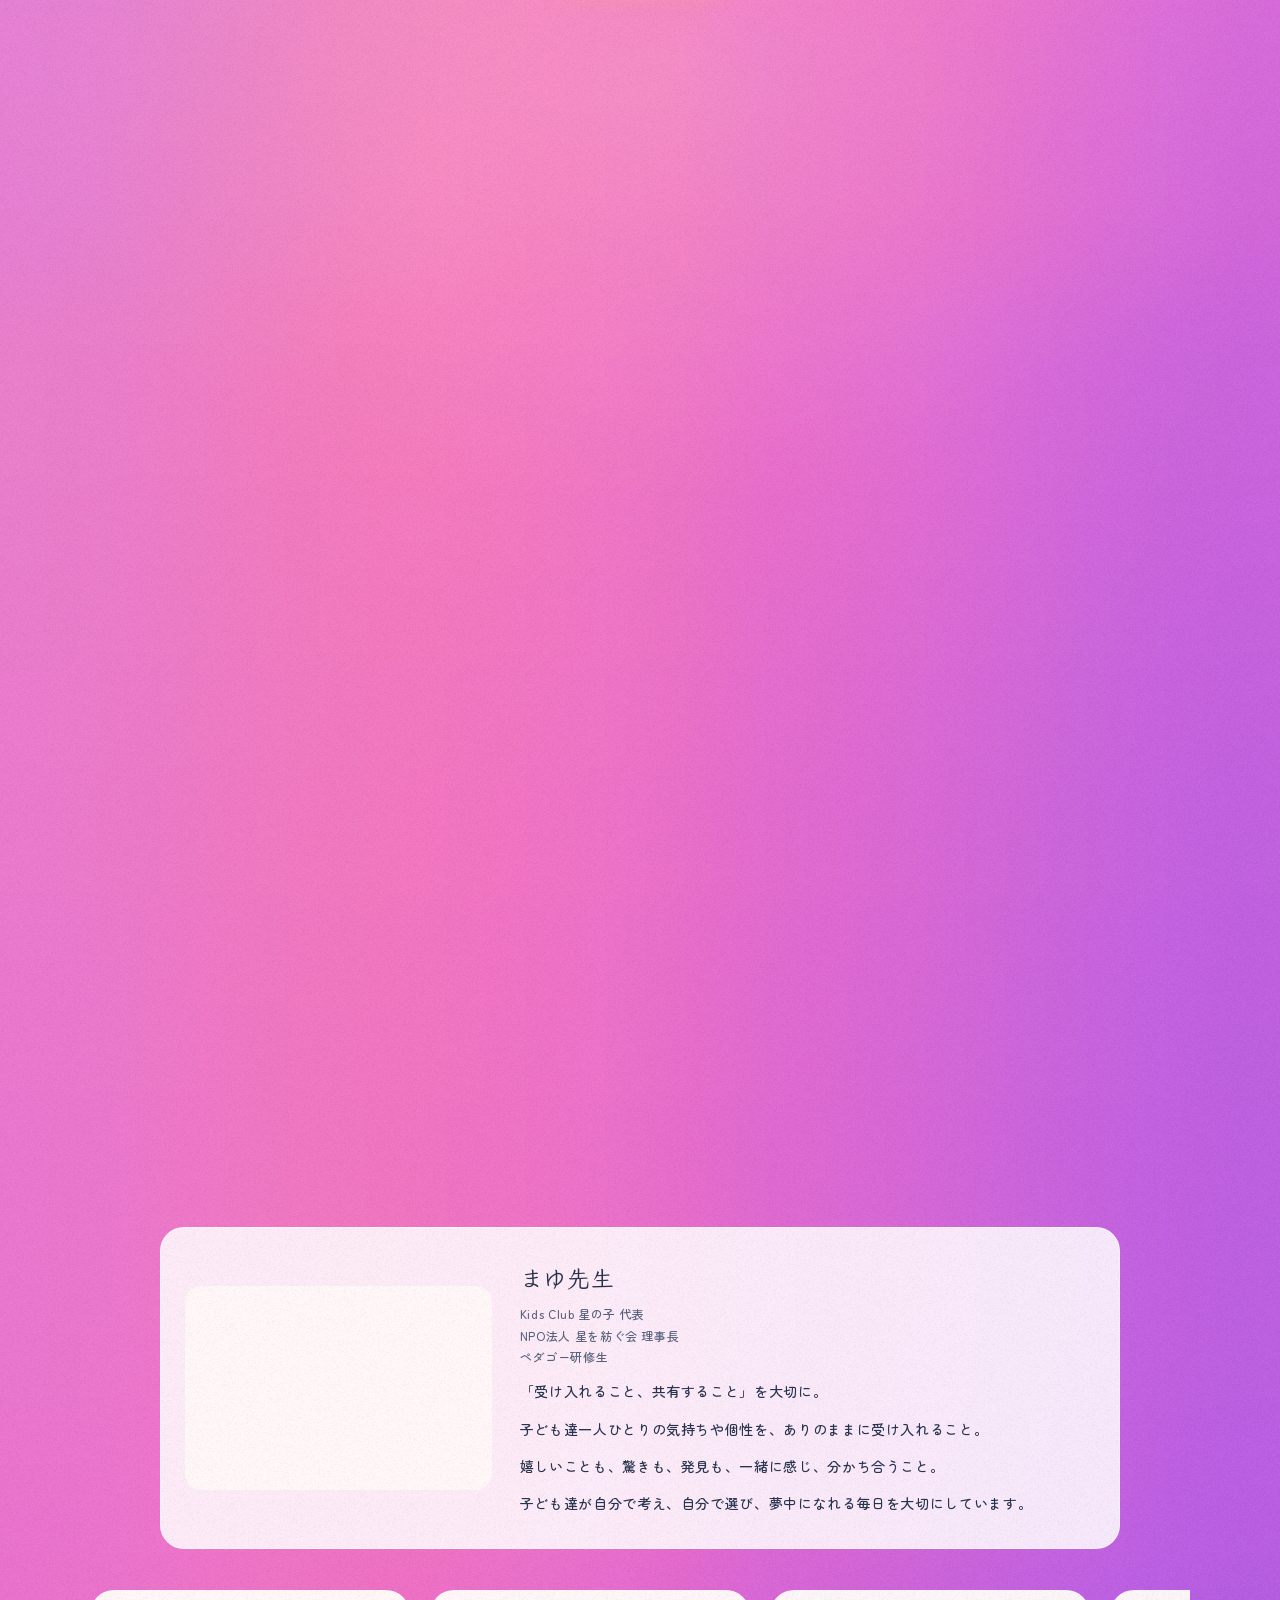
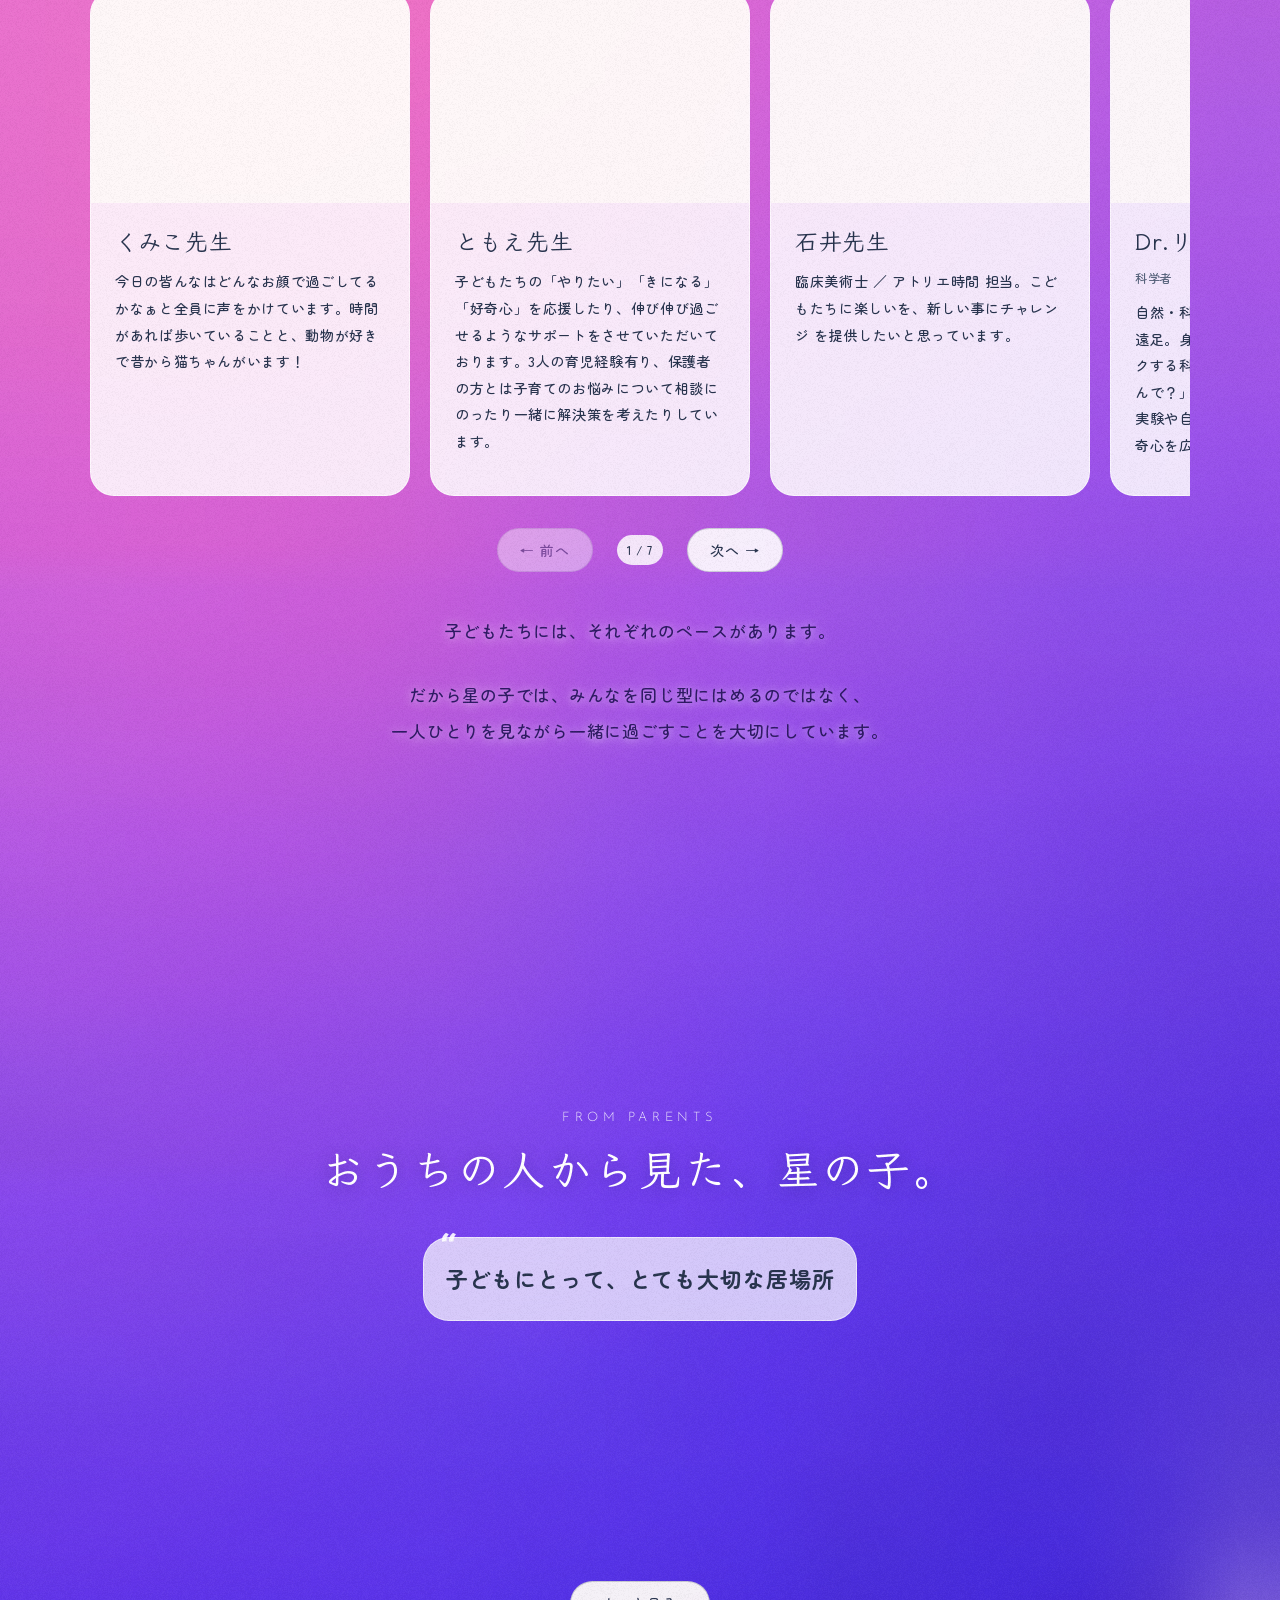
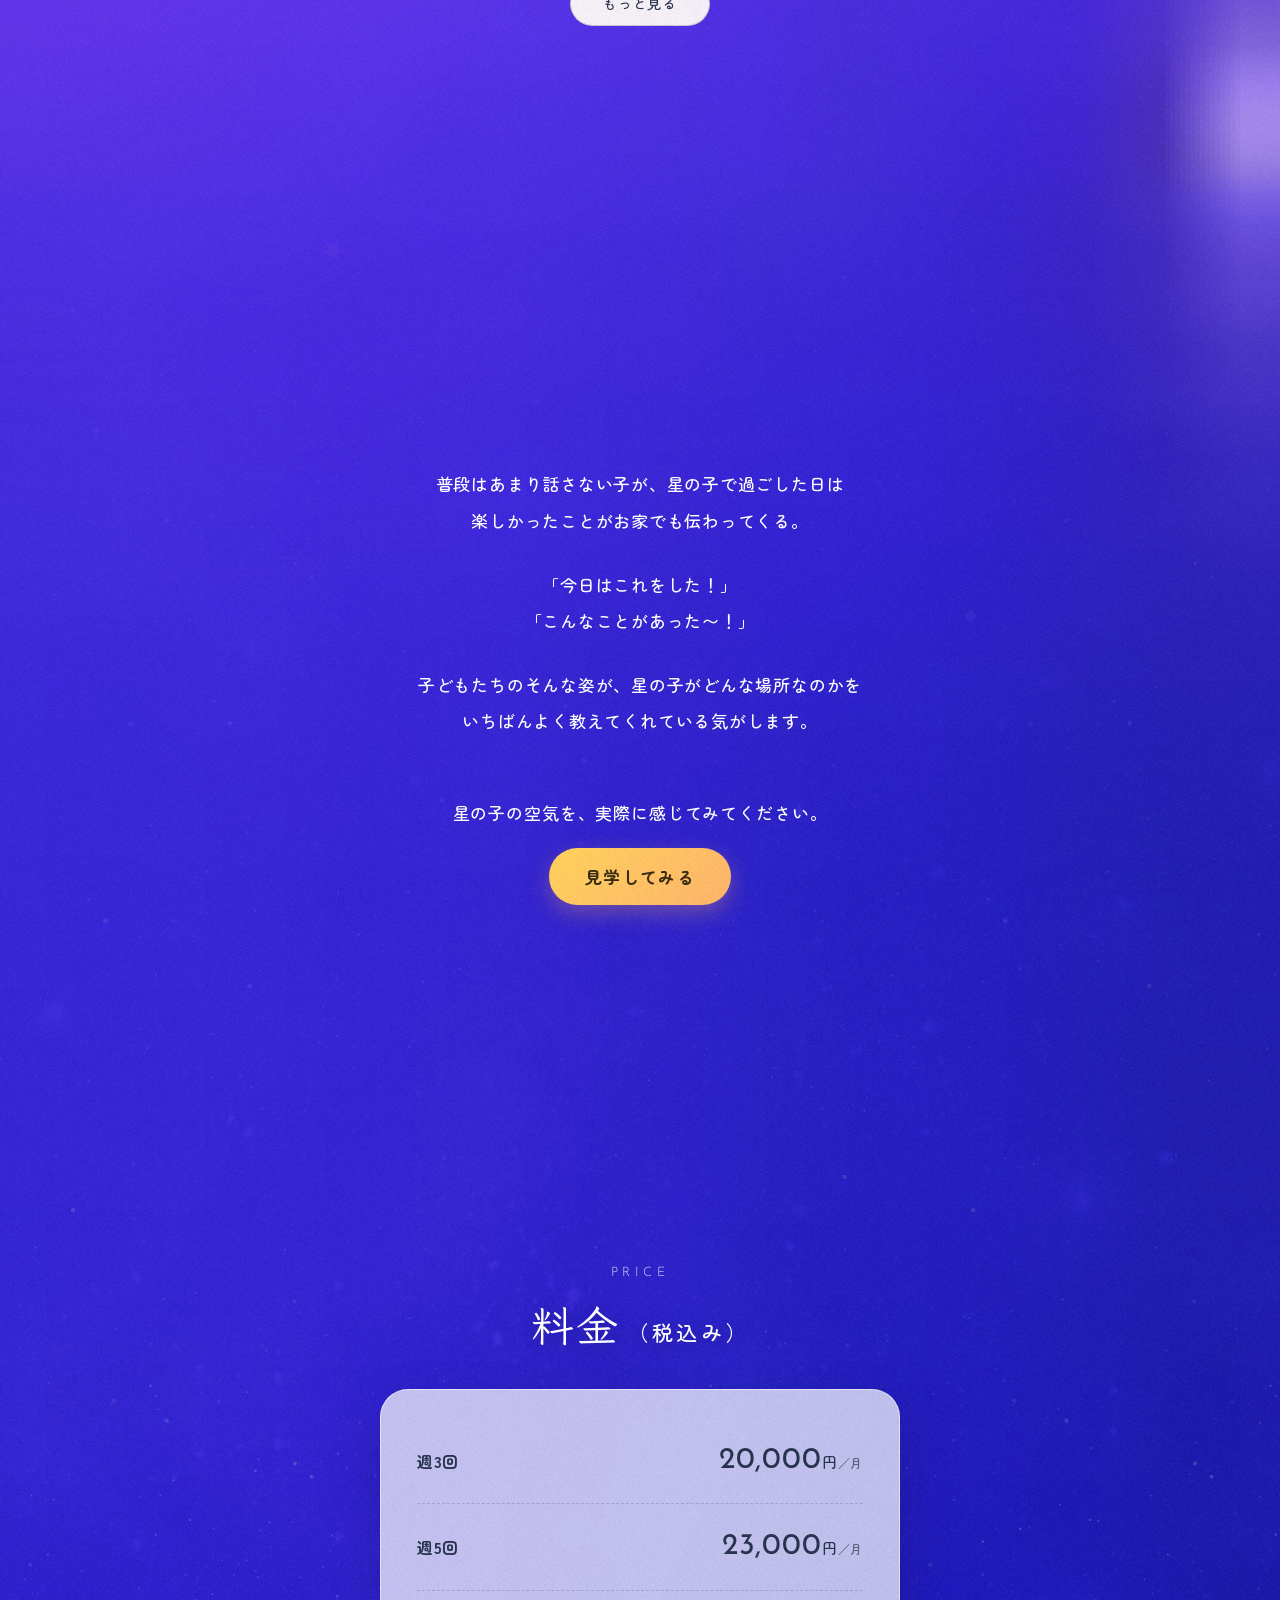
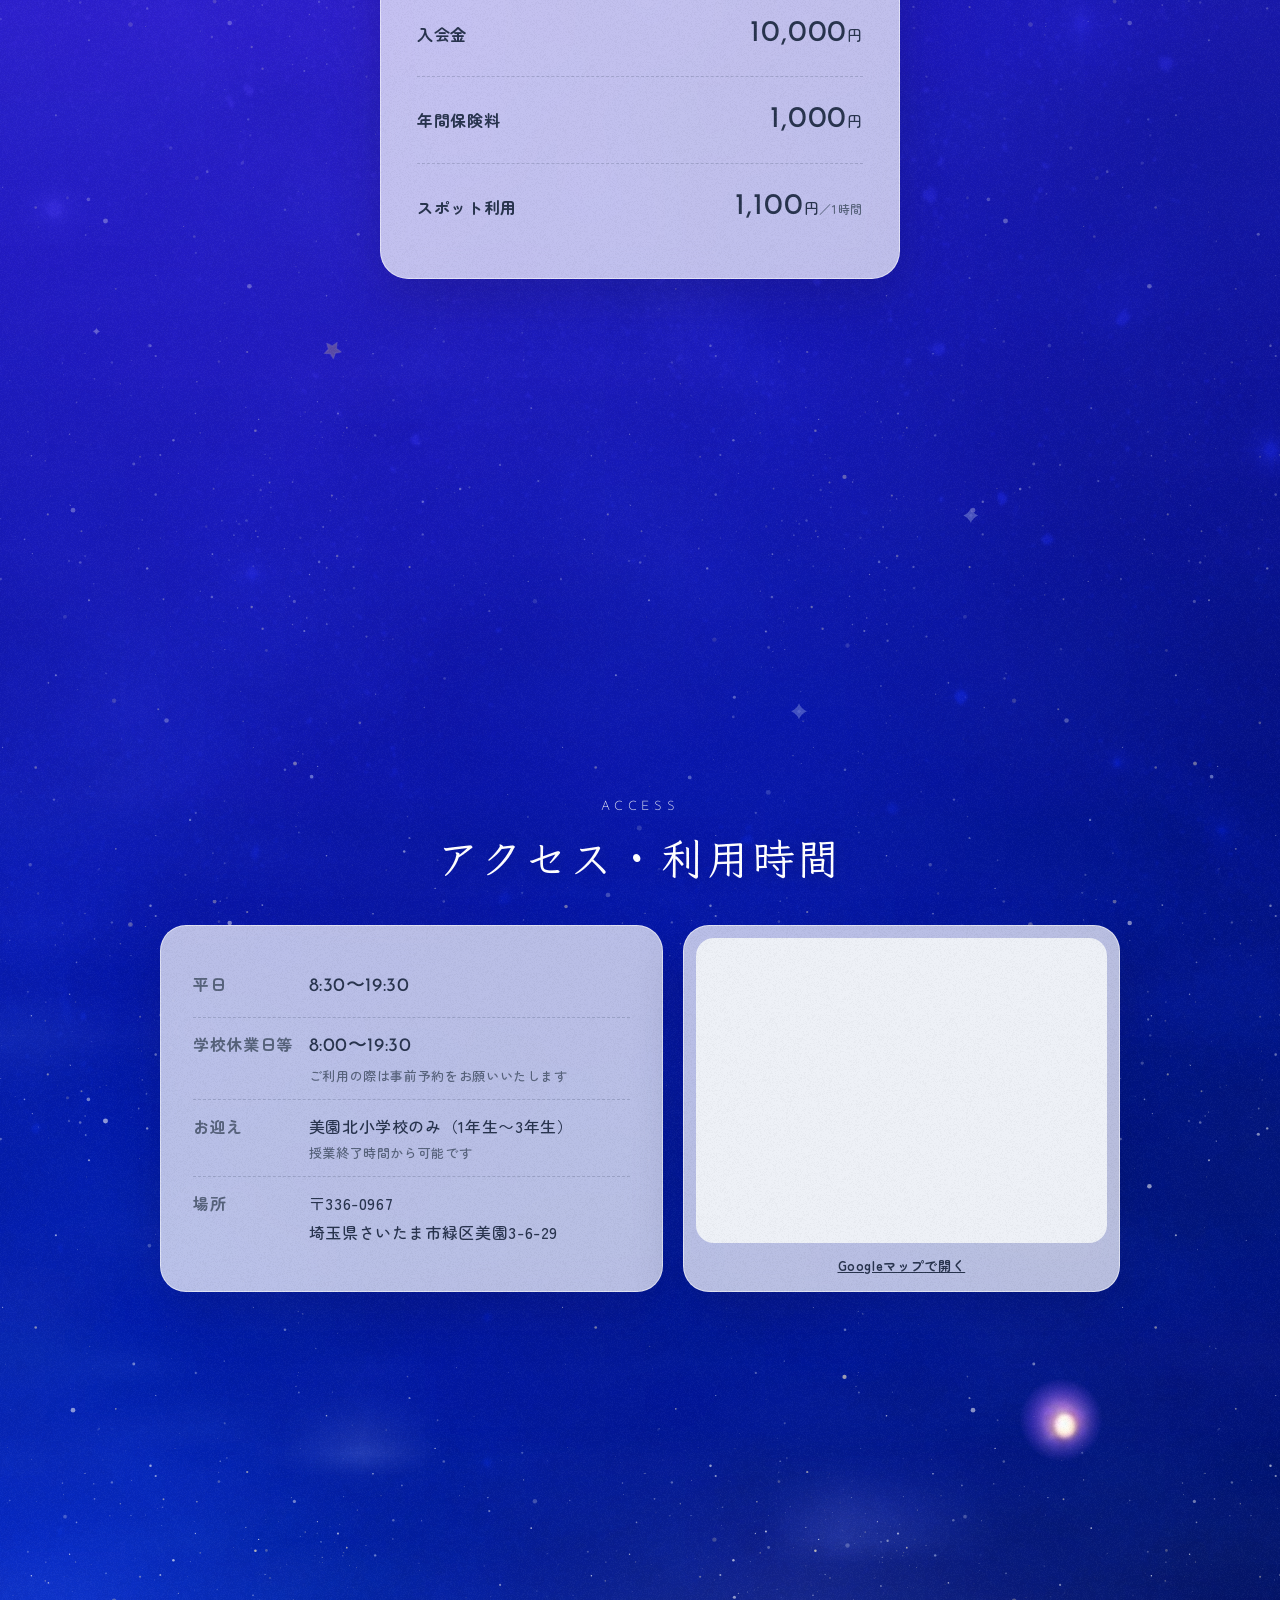
==== commit c9bb8c26: "Use a concise initial parent quote and compact testimonial cards" ====
--- a/index.html
+++ b/index.html
@@ -12,7 +12,7 @@
 <link rel="preconnect" href="https://fonts.gstatic.com" crossorigin>
 <link href="https://fonts.googleapis.com/css2?family=Klee+One:wght@400;600&family=Zen+Maru+Gothic:wght@400;500;700&family=Josefin+Sans:wght@300;400;500;600;700&display=swap" rel="stylesheet">
 <link rel="stylesheet" href="css/base.css?v=20261027-batch1">
-<link rel="stylesheet" href="css/sections.css?v=20261027-photo-pair1">
+<link rel="stylesheet" href="css/sections.css?v=20261027-parent-compact1">
 <link rel="stylesheet" href="css/space.css?v=20261027-photo-only2">
 <link rel="stylesheet" href="css/typography.css?v=20261027-read-weight2">
 </head>
@@ -262,8 +262,8 @@
     <ul class="voices" data-voices-initial="3">
       <li class="voice voice-big reveal"><p>子どもにとって、とても大切な居場所</p></li>
       <li class="voice voice-big reveal"><p>先生も一人ひとりに親身に寄り添ってくださるので、安心してお任せできます</p></li>
+      <li class="voice reveal"><p>日々の様子も写真で送ってくださるので安心できます</p></li>
       <li class="voice reveal"><p>長期休みだけ利用していますが、子どもは毎回とても楽しみにしていて、たとえ1時間しかなくても行きたがるほどです。好きなことを自由に、指図されずに楽しめる、子どもにとって楽園のような場所なのだと思います。</p></li>
-      <li class="voice reveal"><p>日々の様子も写真で送ってくださるので安心できます</p></li>
       <li class="voice reveal"><p>子供のどんな面も肯定してくれる場所！</p></li>
       <li class="voice reveal"><p>それぞれの子が自分らしくのびのび過ごせる場所！</p></li>
       <li class="voice voice-big reveal"><p>もうひとつの家みたいな場所！</p></li>
--- a/css/sections.css
+++ b/css/sections.css
@@ -319,3 +319,7 @@
 /* Match only the first portrait pair; keep faces, hands and cake uncropped. */
 #photos .gallery > .g:nth-child(-n+2) .ph-box.filled{aspect-ratio:3/4}
 #photos .gallery > .g:nth-child(-n+2) .ph-box.filled img{width:100%;height:100%;object-fit:contain;object-position:center}
+
+/* Parent testimonials: compact centered cards, with natural wrapping on narrow screens. */
+#voices .voices{display:flex;flex-direction:column;align-items:center;max-width:680px}
+#voices .voice{width:fit-content;max-width:100%;padding:20px 22px;white-space:normal;overflow-wrap:anywhere}
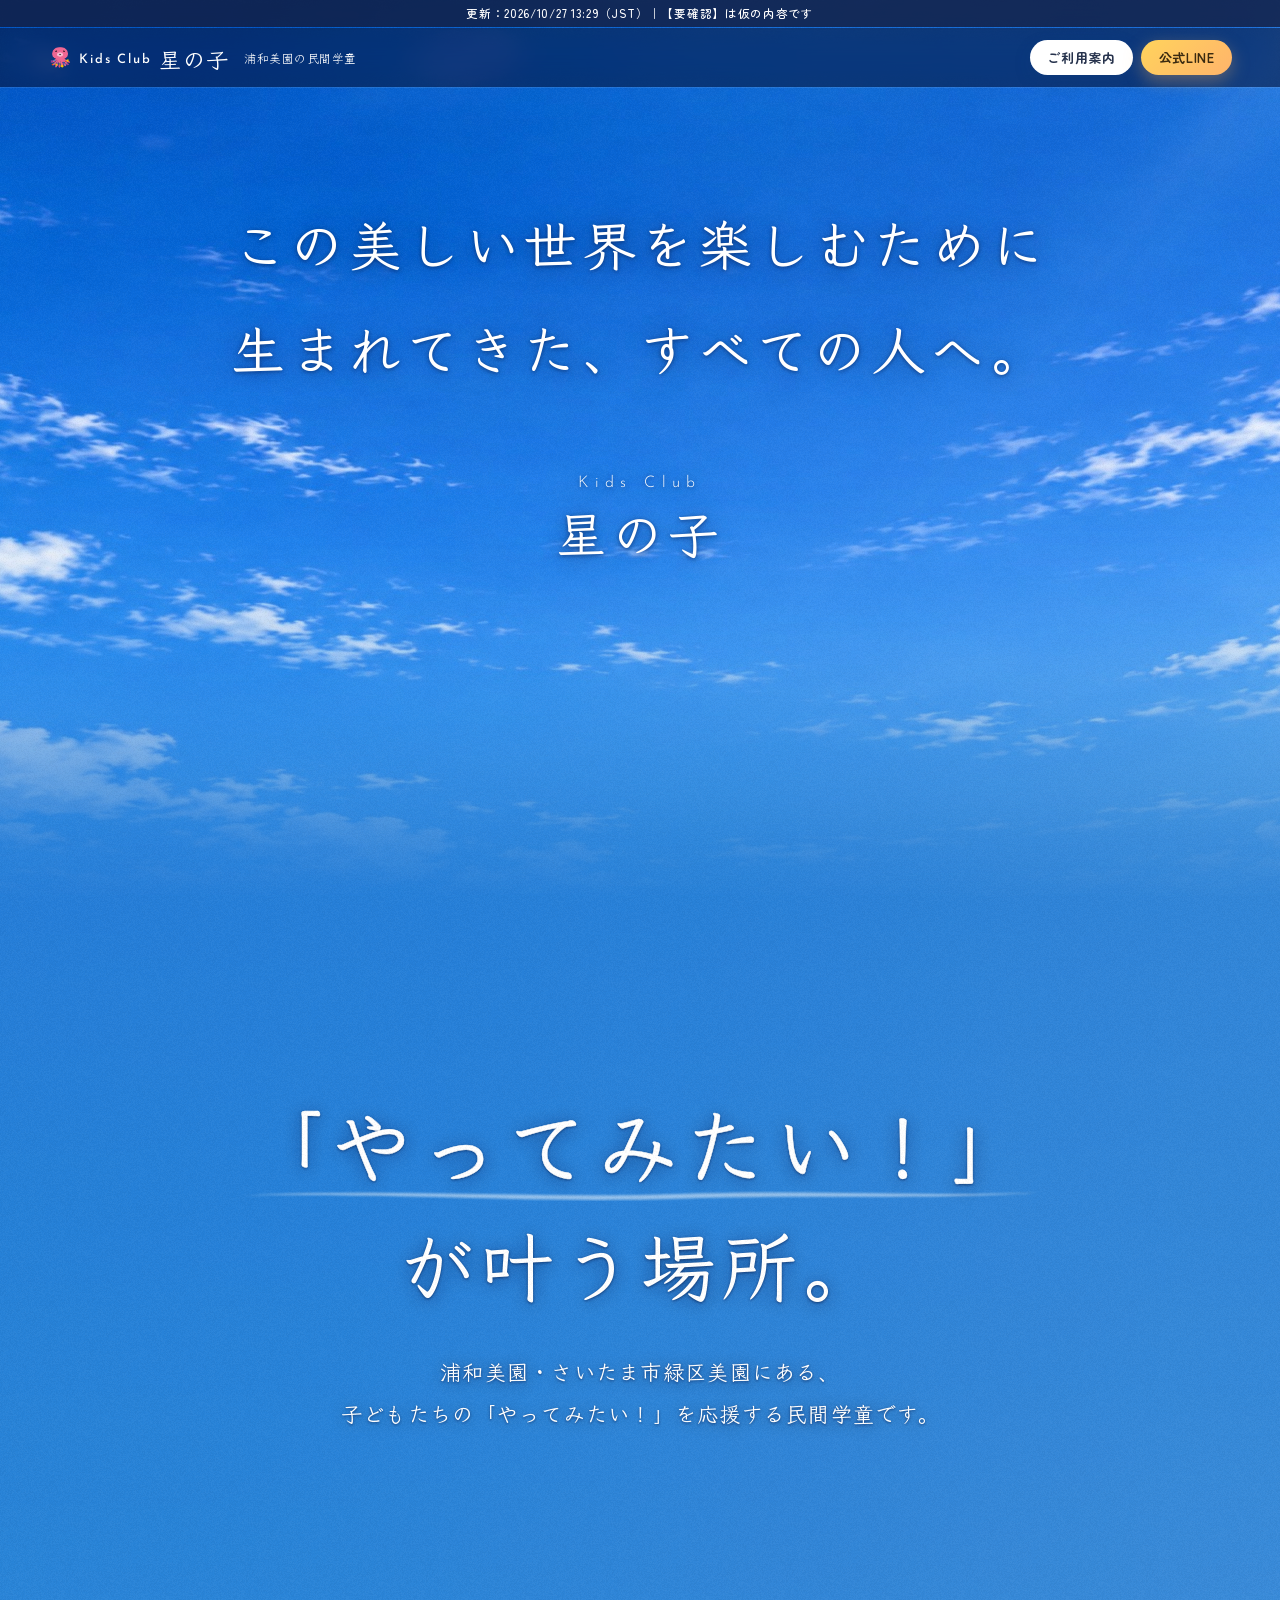
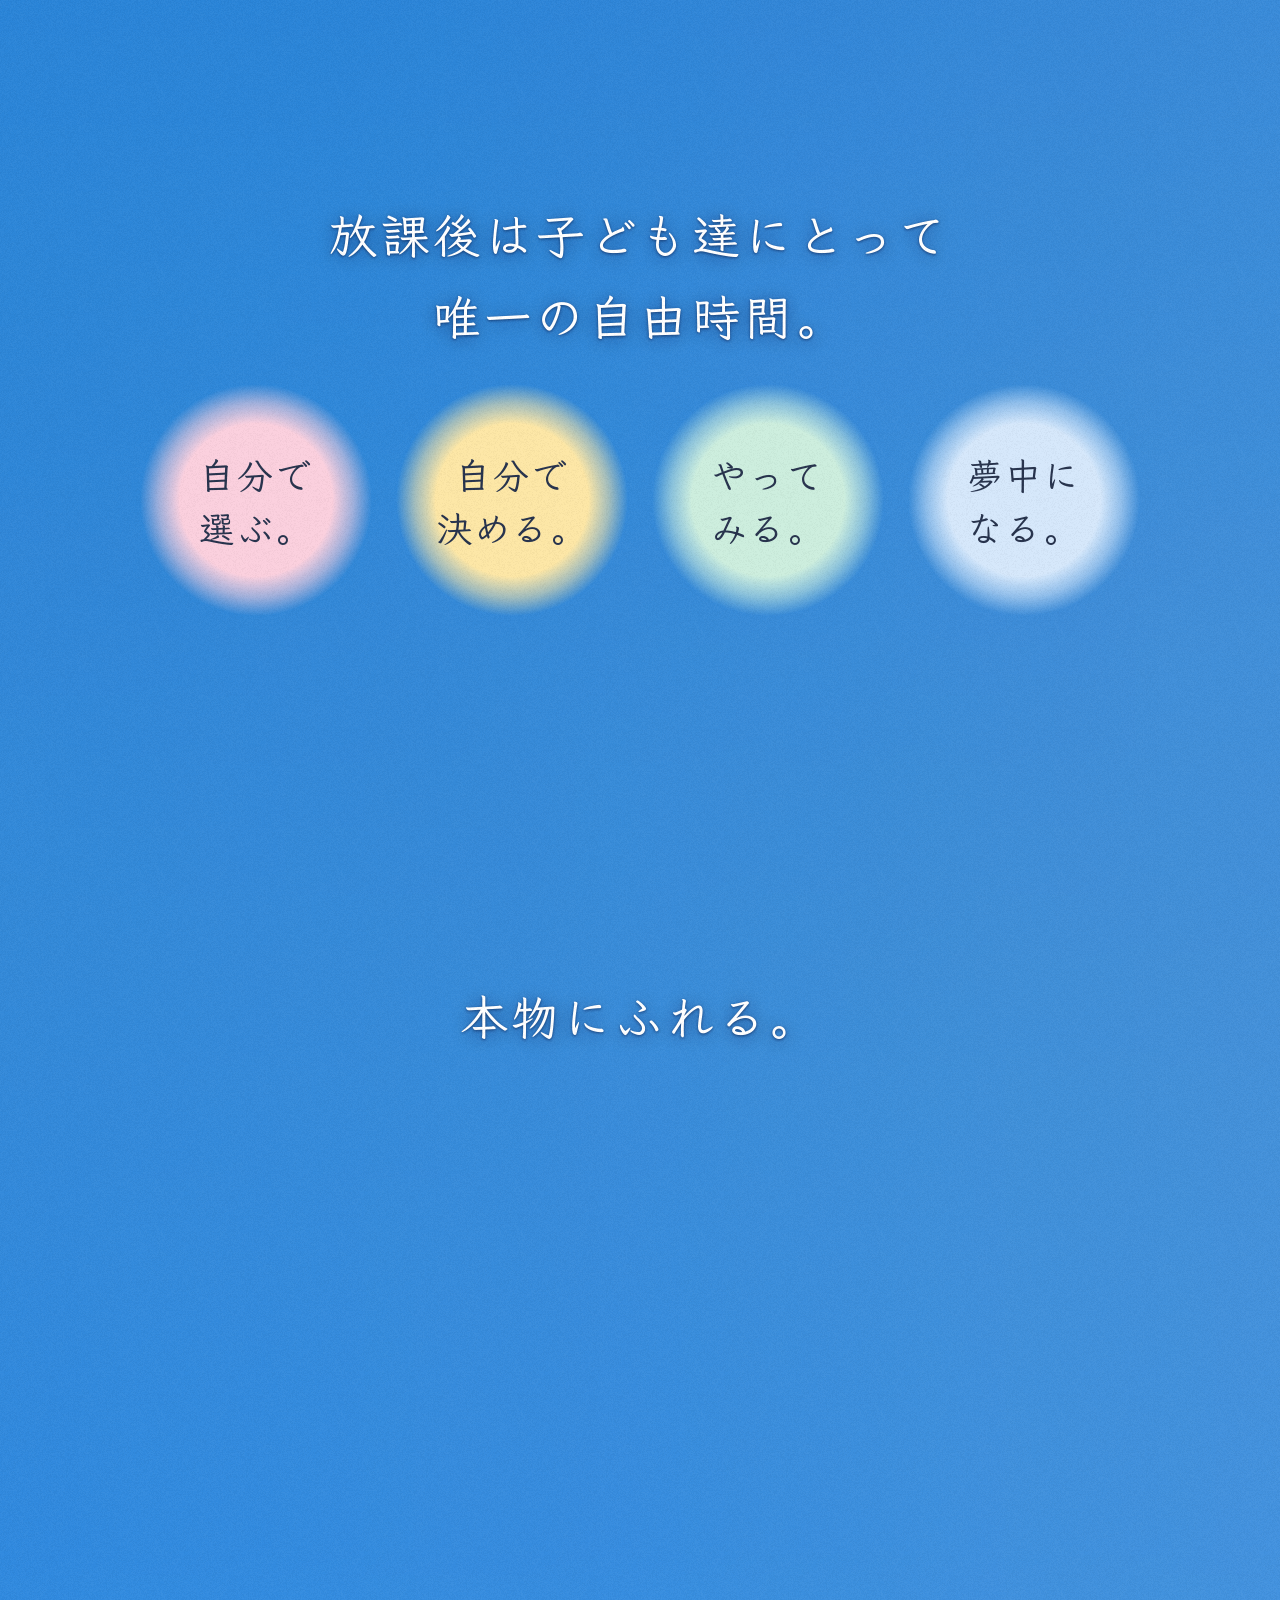
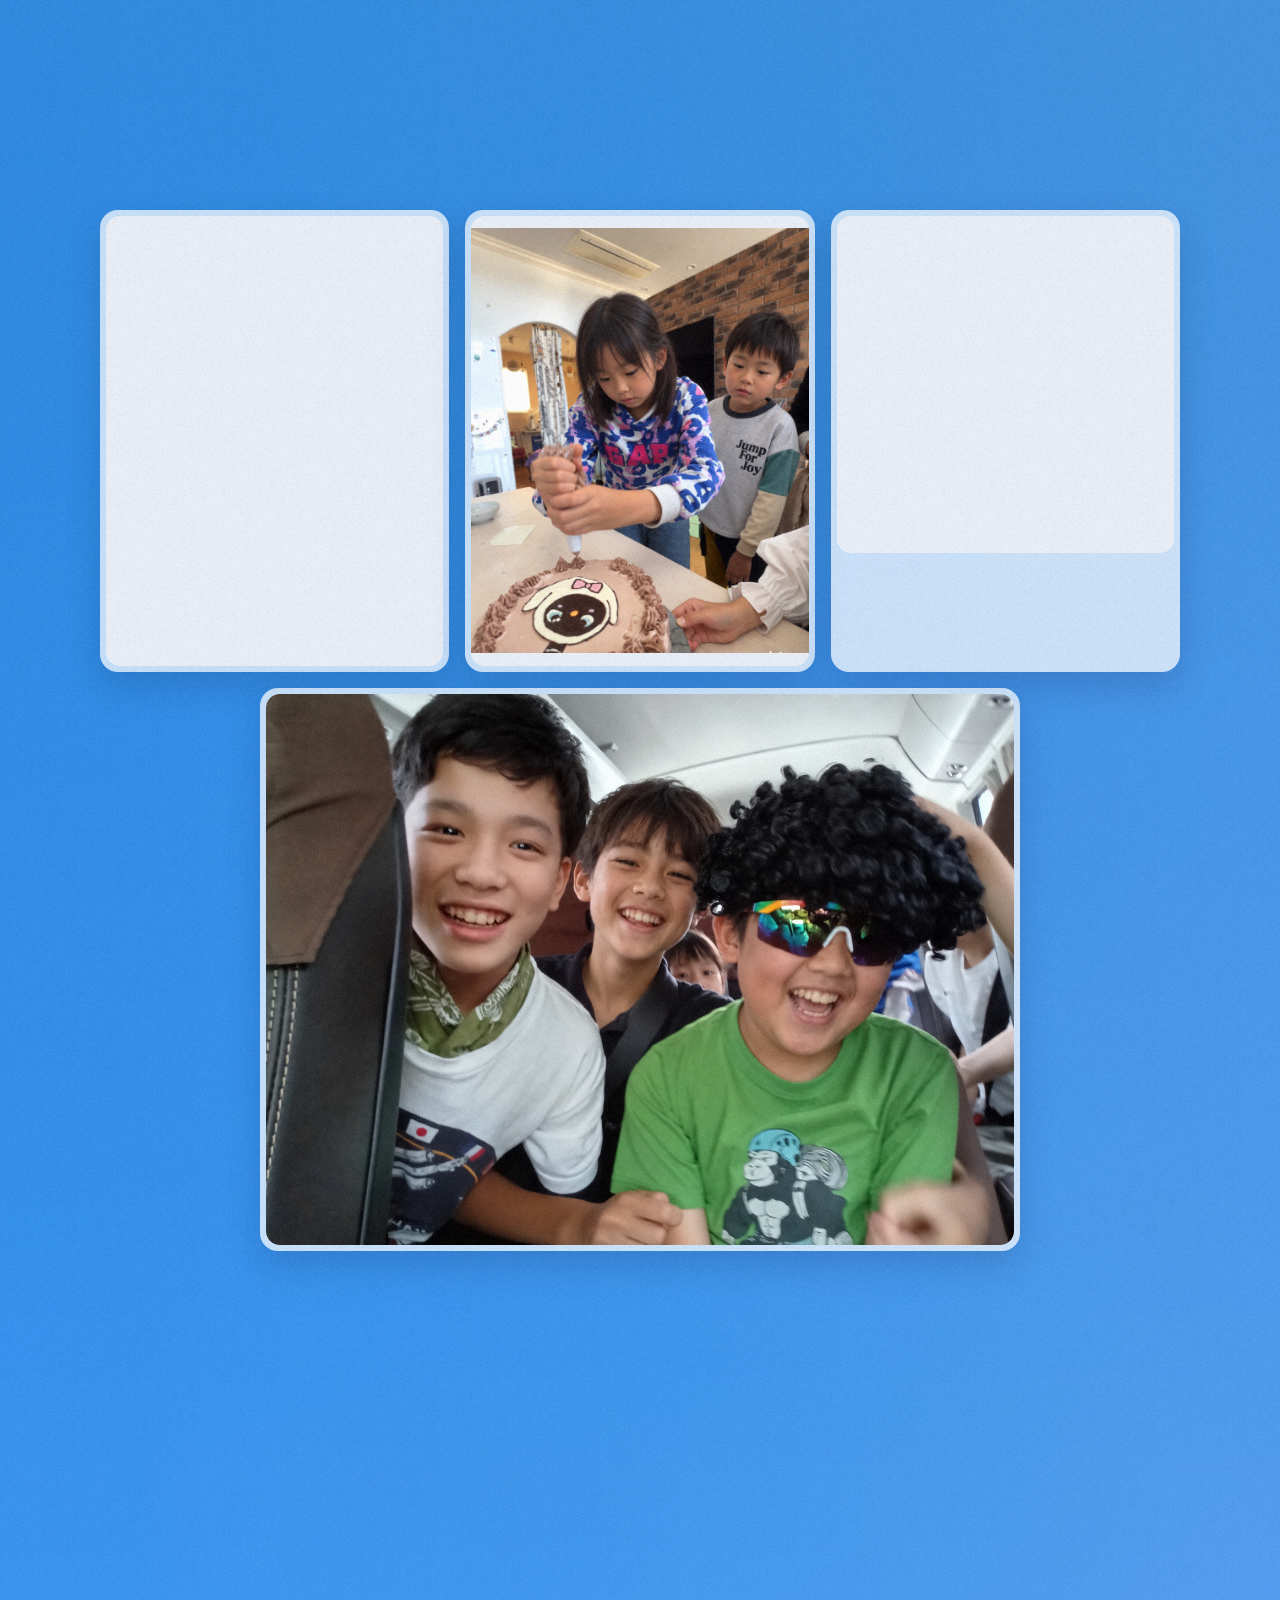
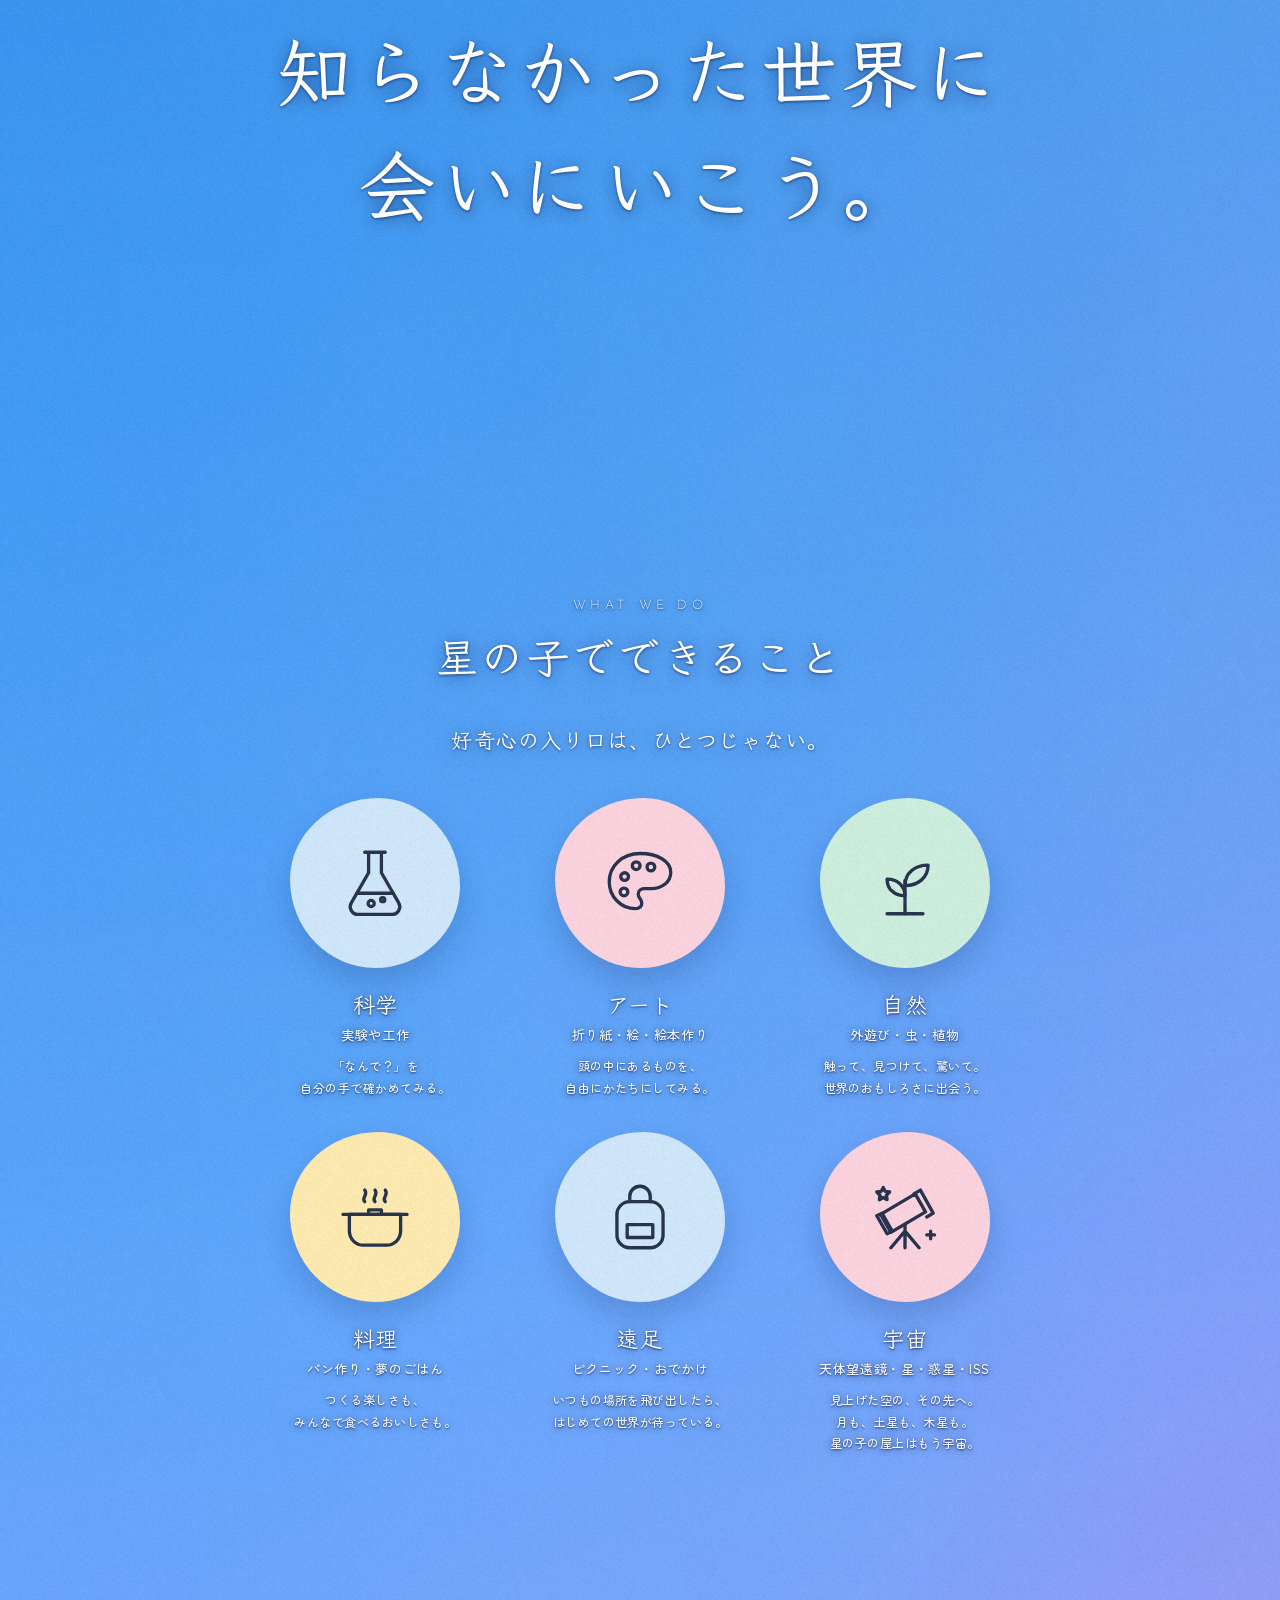
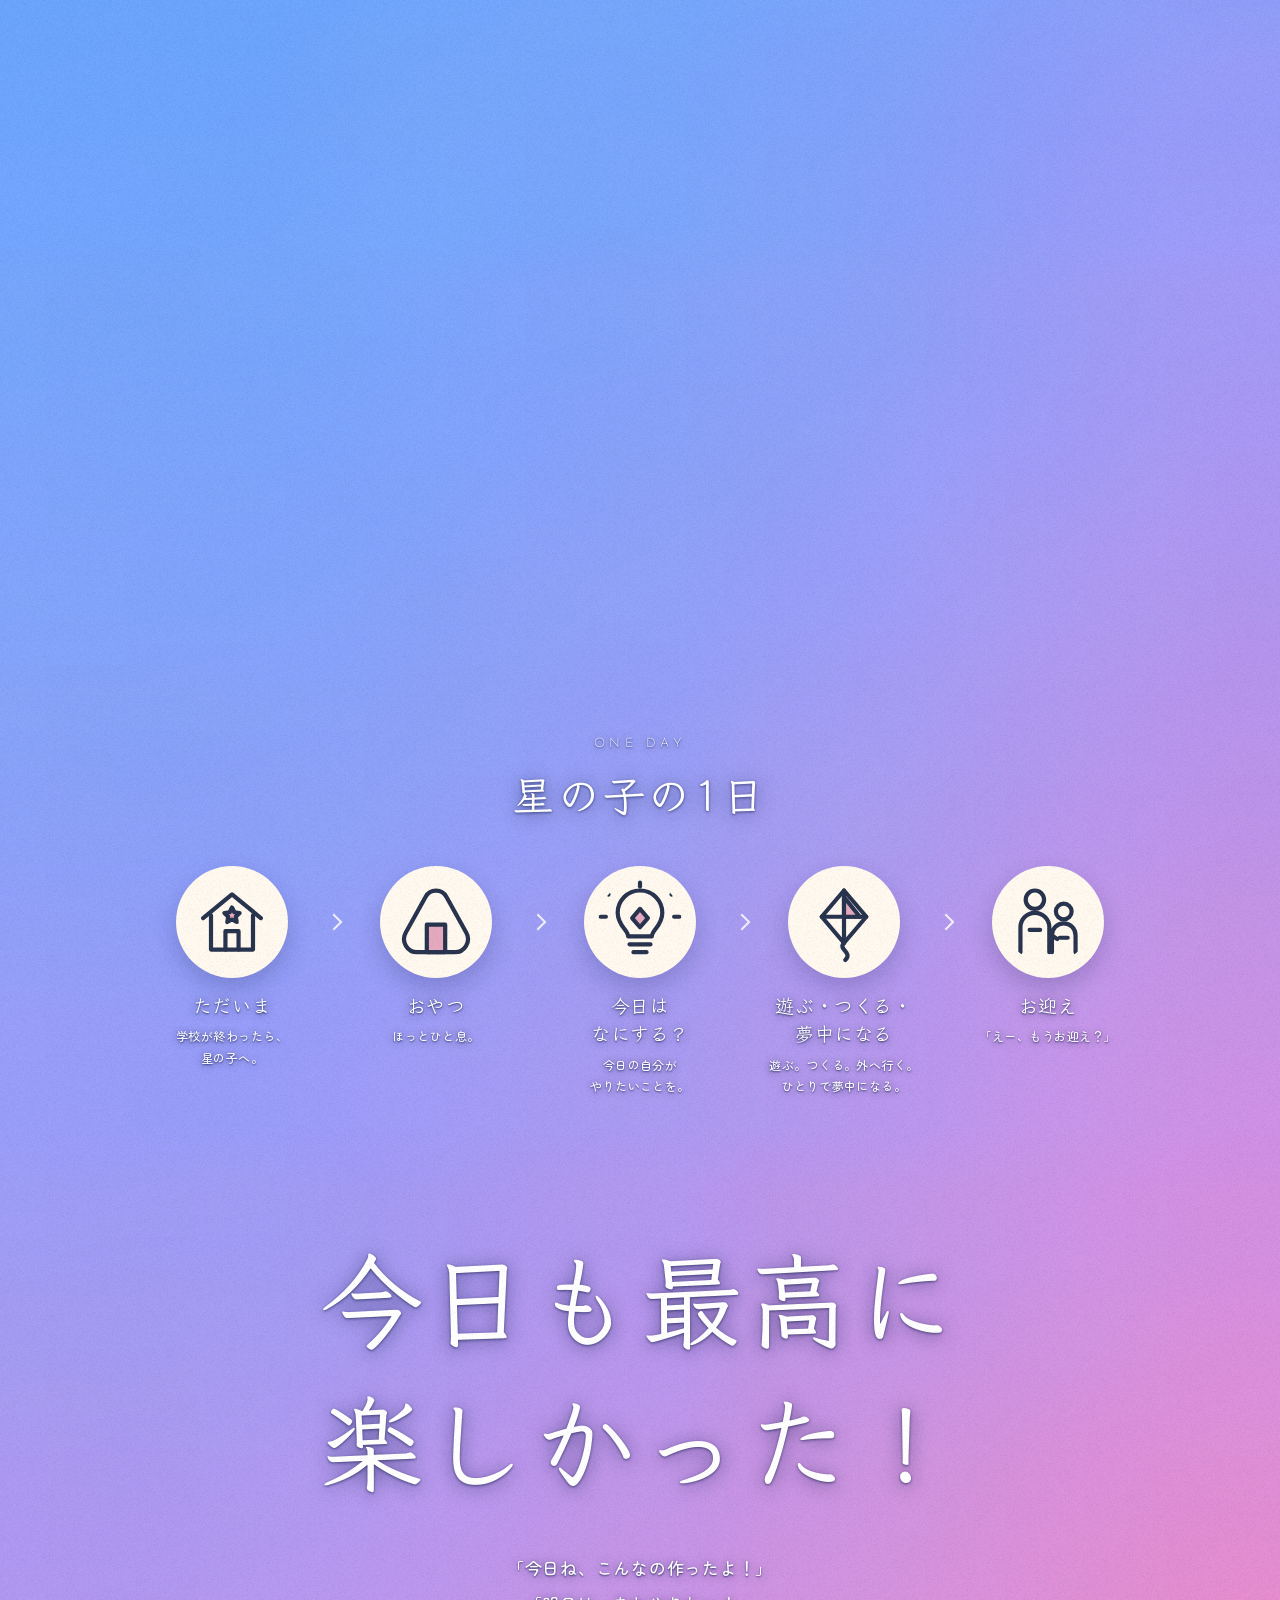
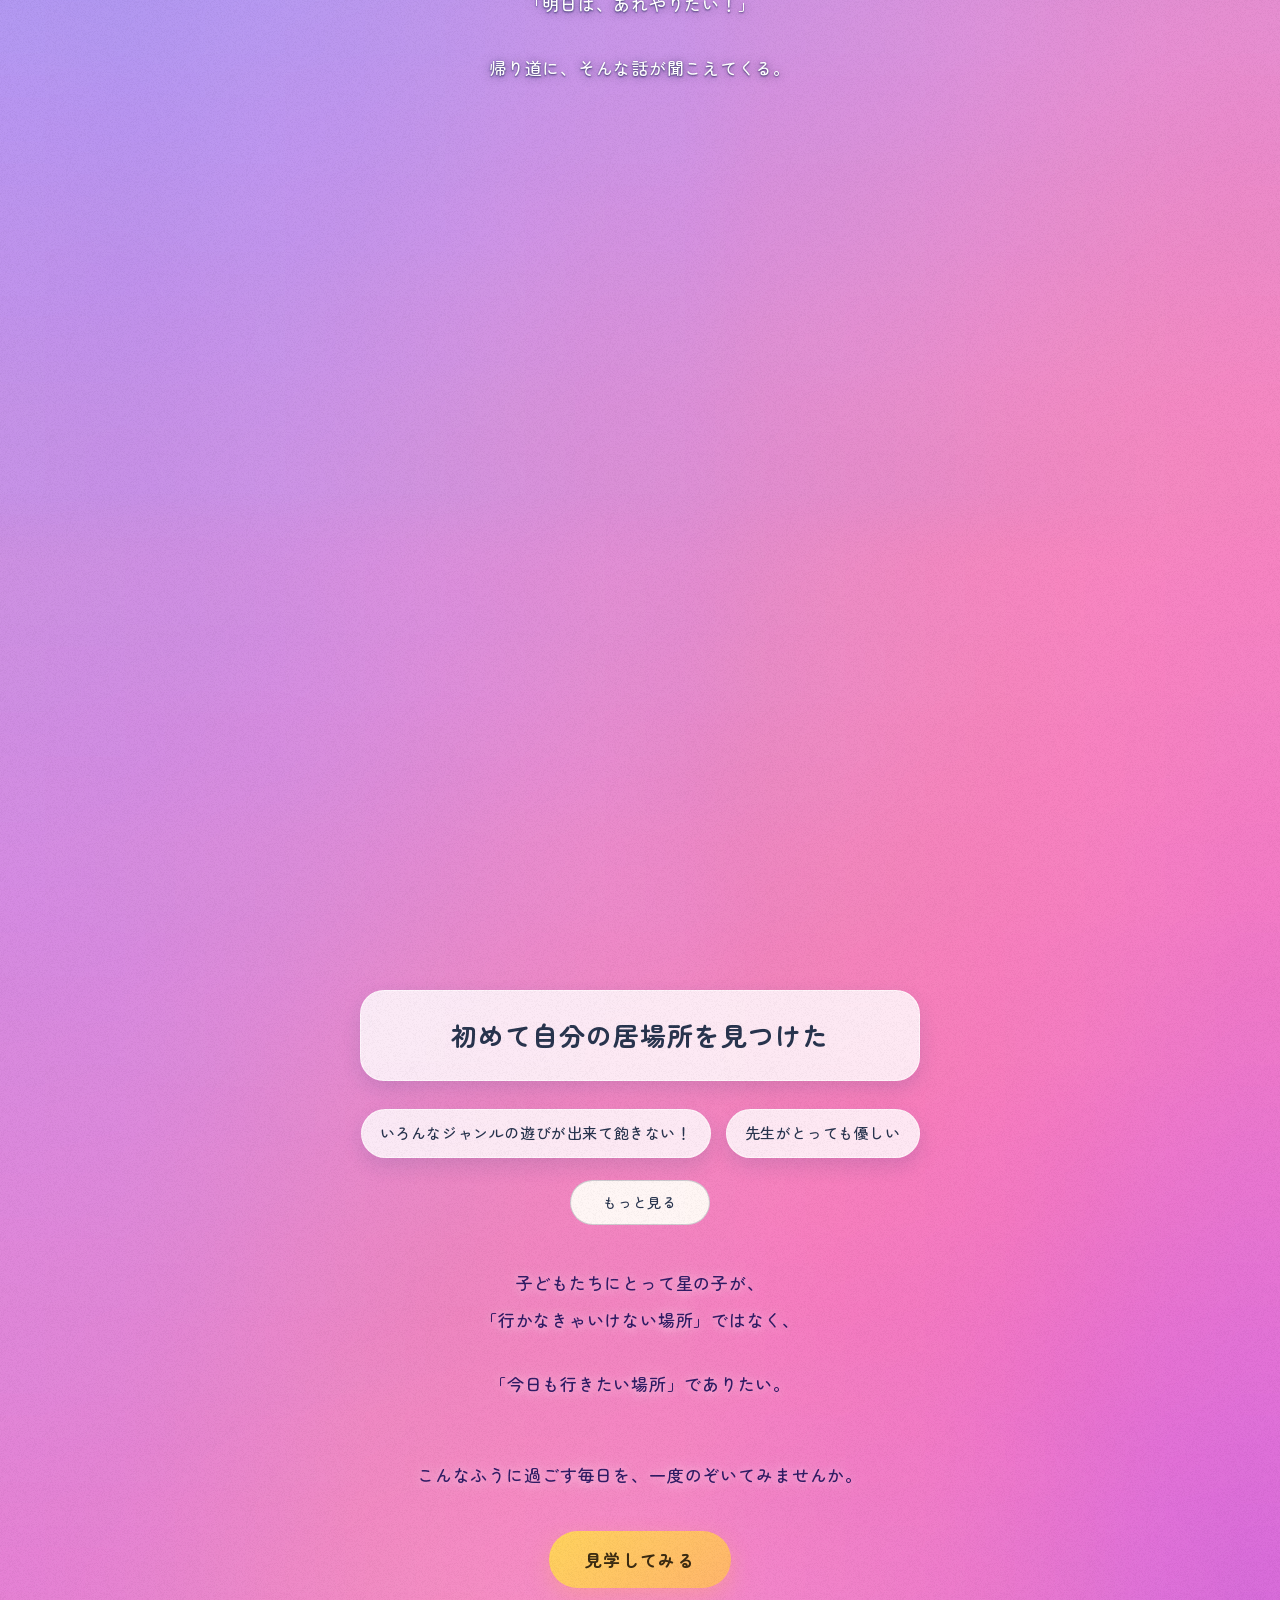
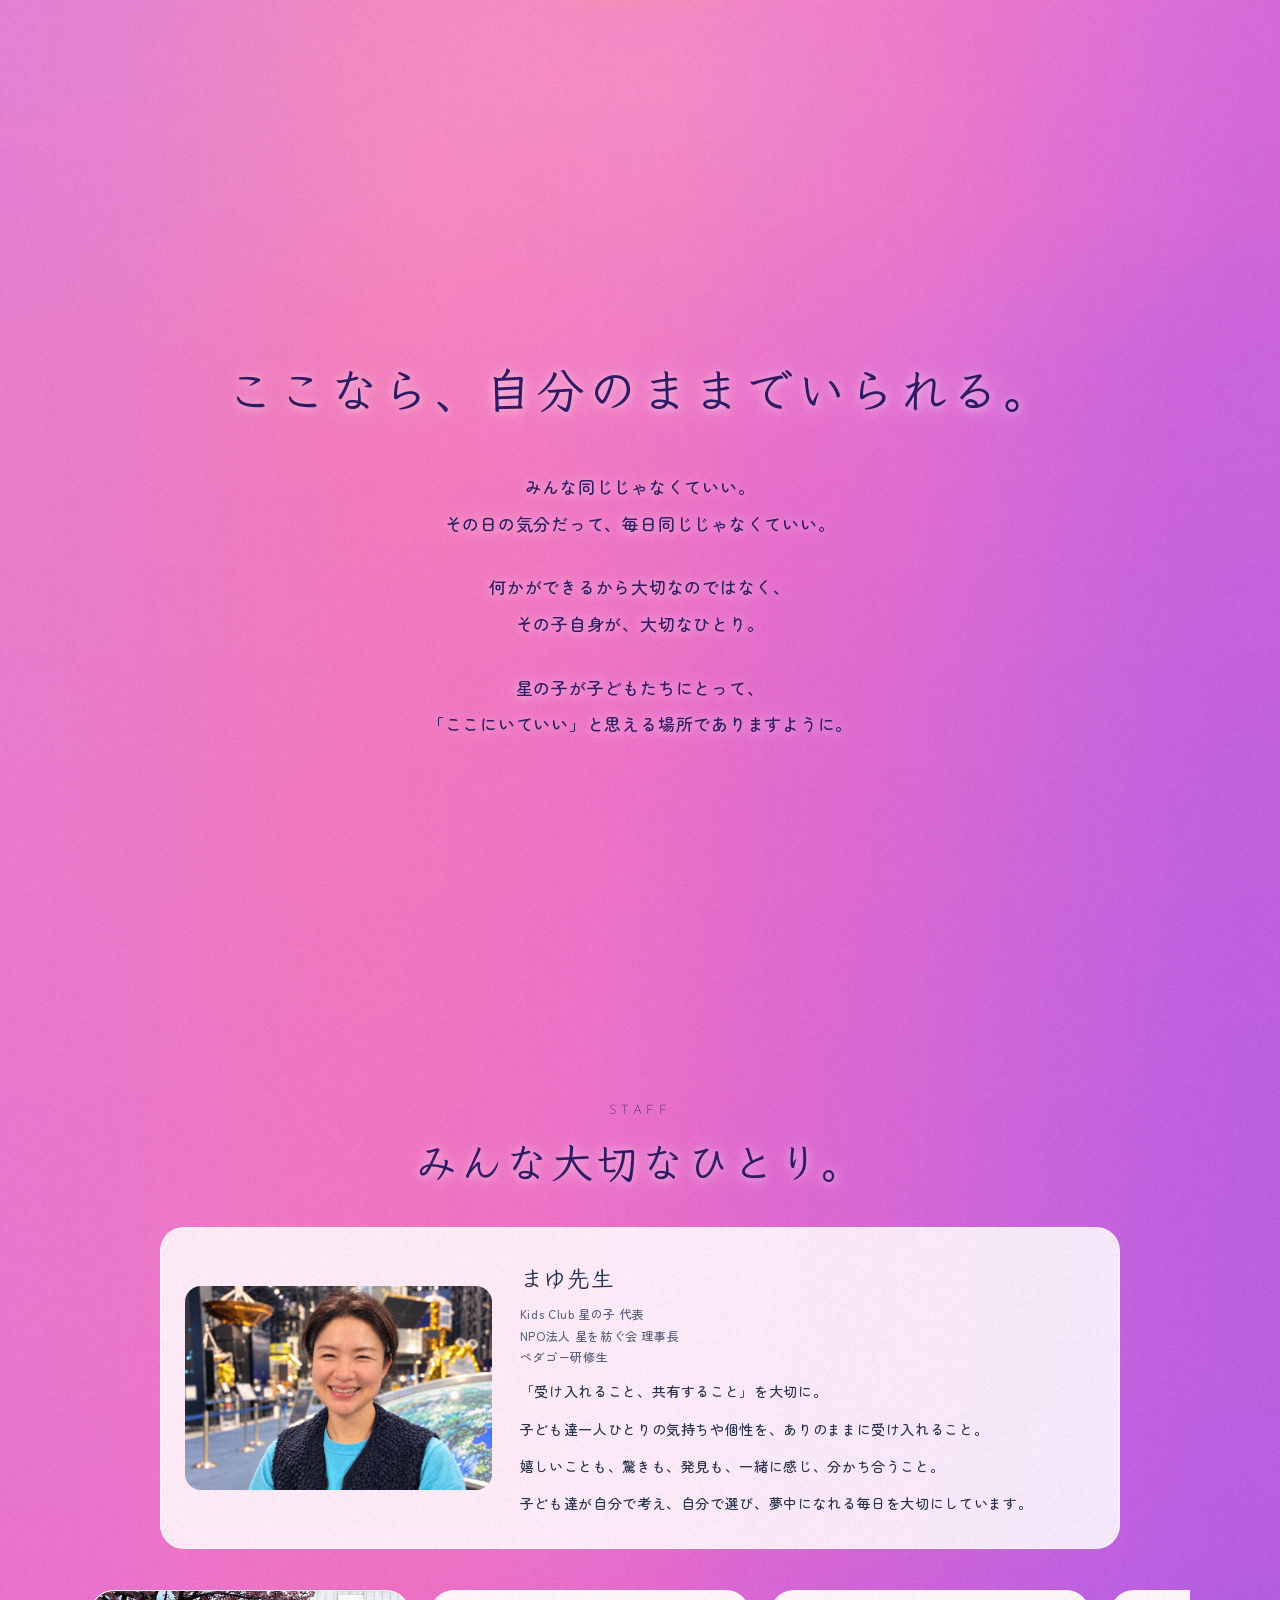
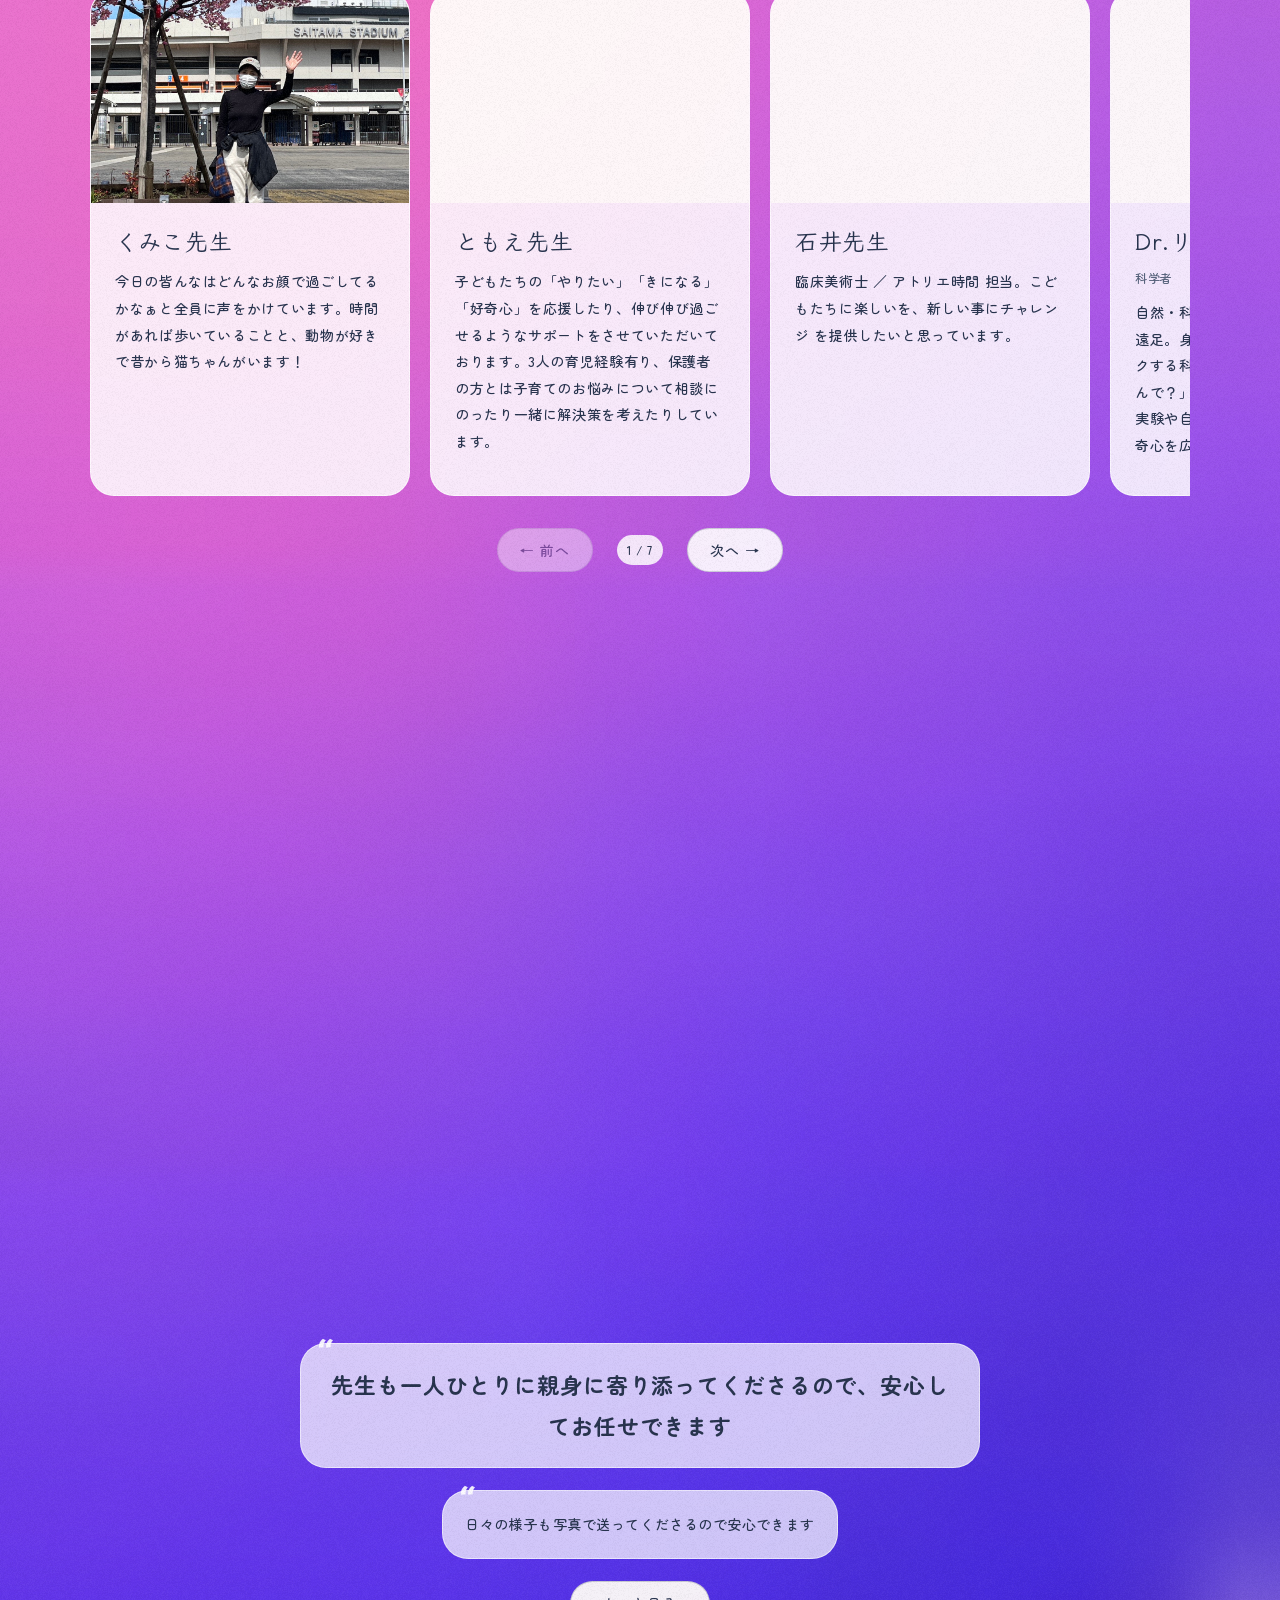
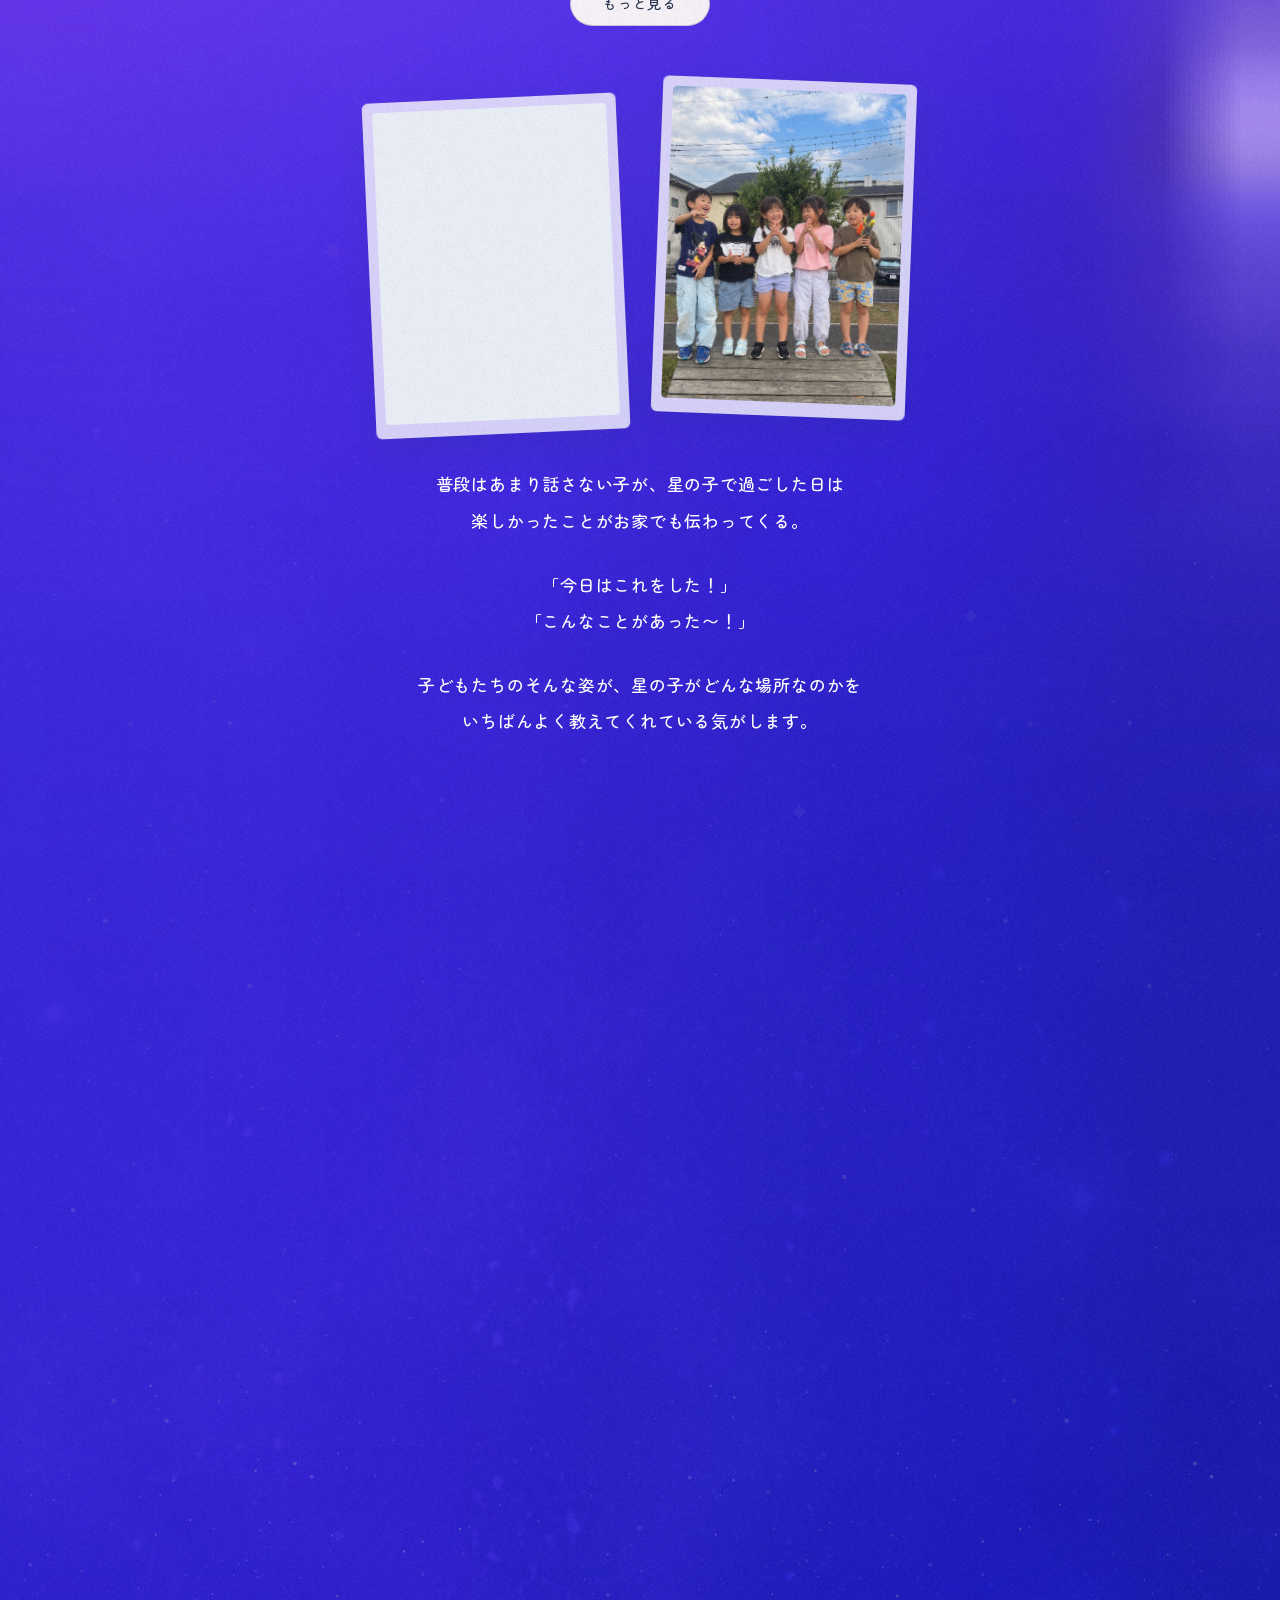
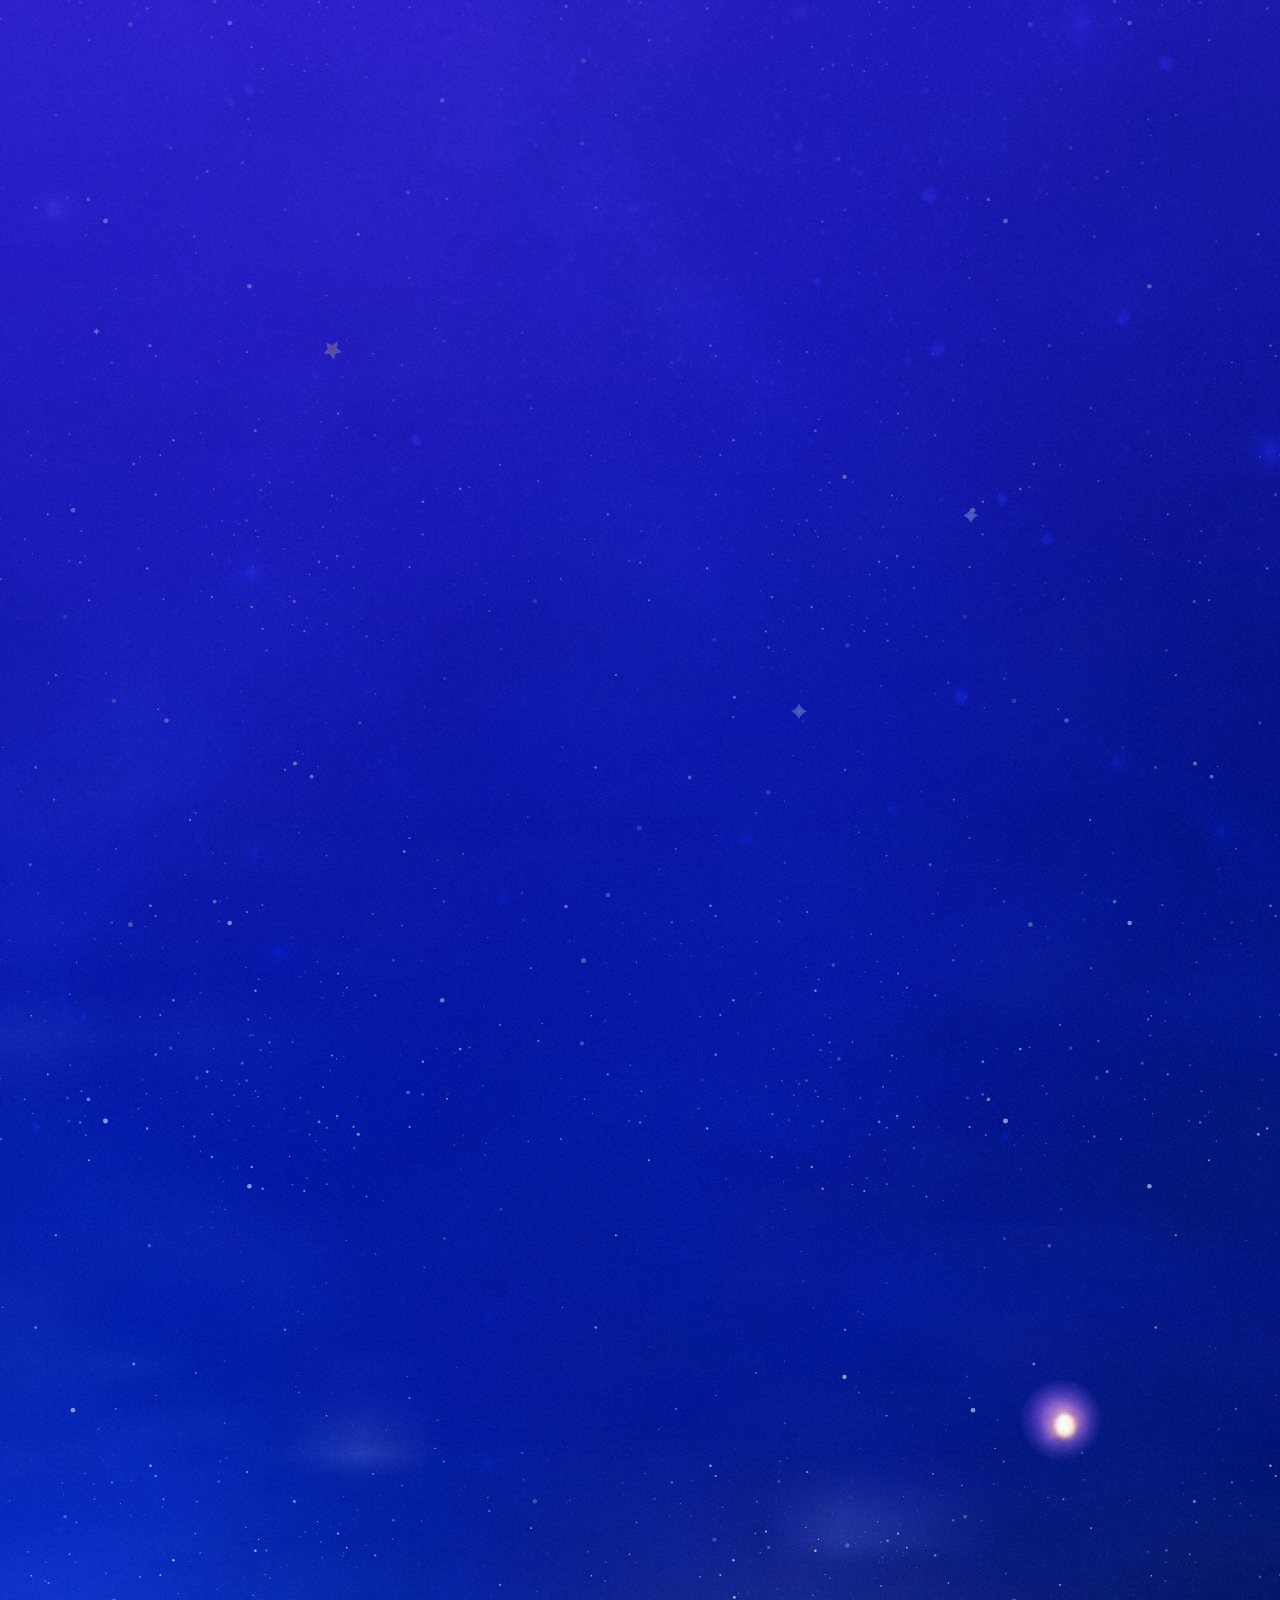
==== commit 0eeed373: "Link the parent testimonials visit button directly to LINE" ====
--- a/index.html
+++ b/index.html
@@ -294,7 +294,7 @@
     </div>
     <div class="cta-mid reveal">
       <p>星の子の空気を、<br class="sp">実際に感じてみてください。</p>
-      <a class="btn-mid" href="#contact">見学してみる</a>
+      <a class="btn-mid" href="https://line.me/R/ti/p/@274rrxlm" target="_blank" rel="noopener noreferrer" aria-label="見学してみる（公式LINE・新しいタブで開きます）">見学してみる</a>
     </div>
   </section>
 
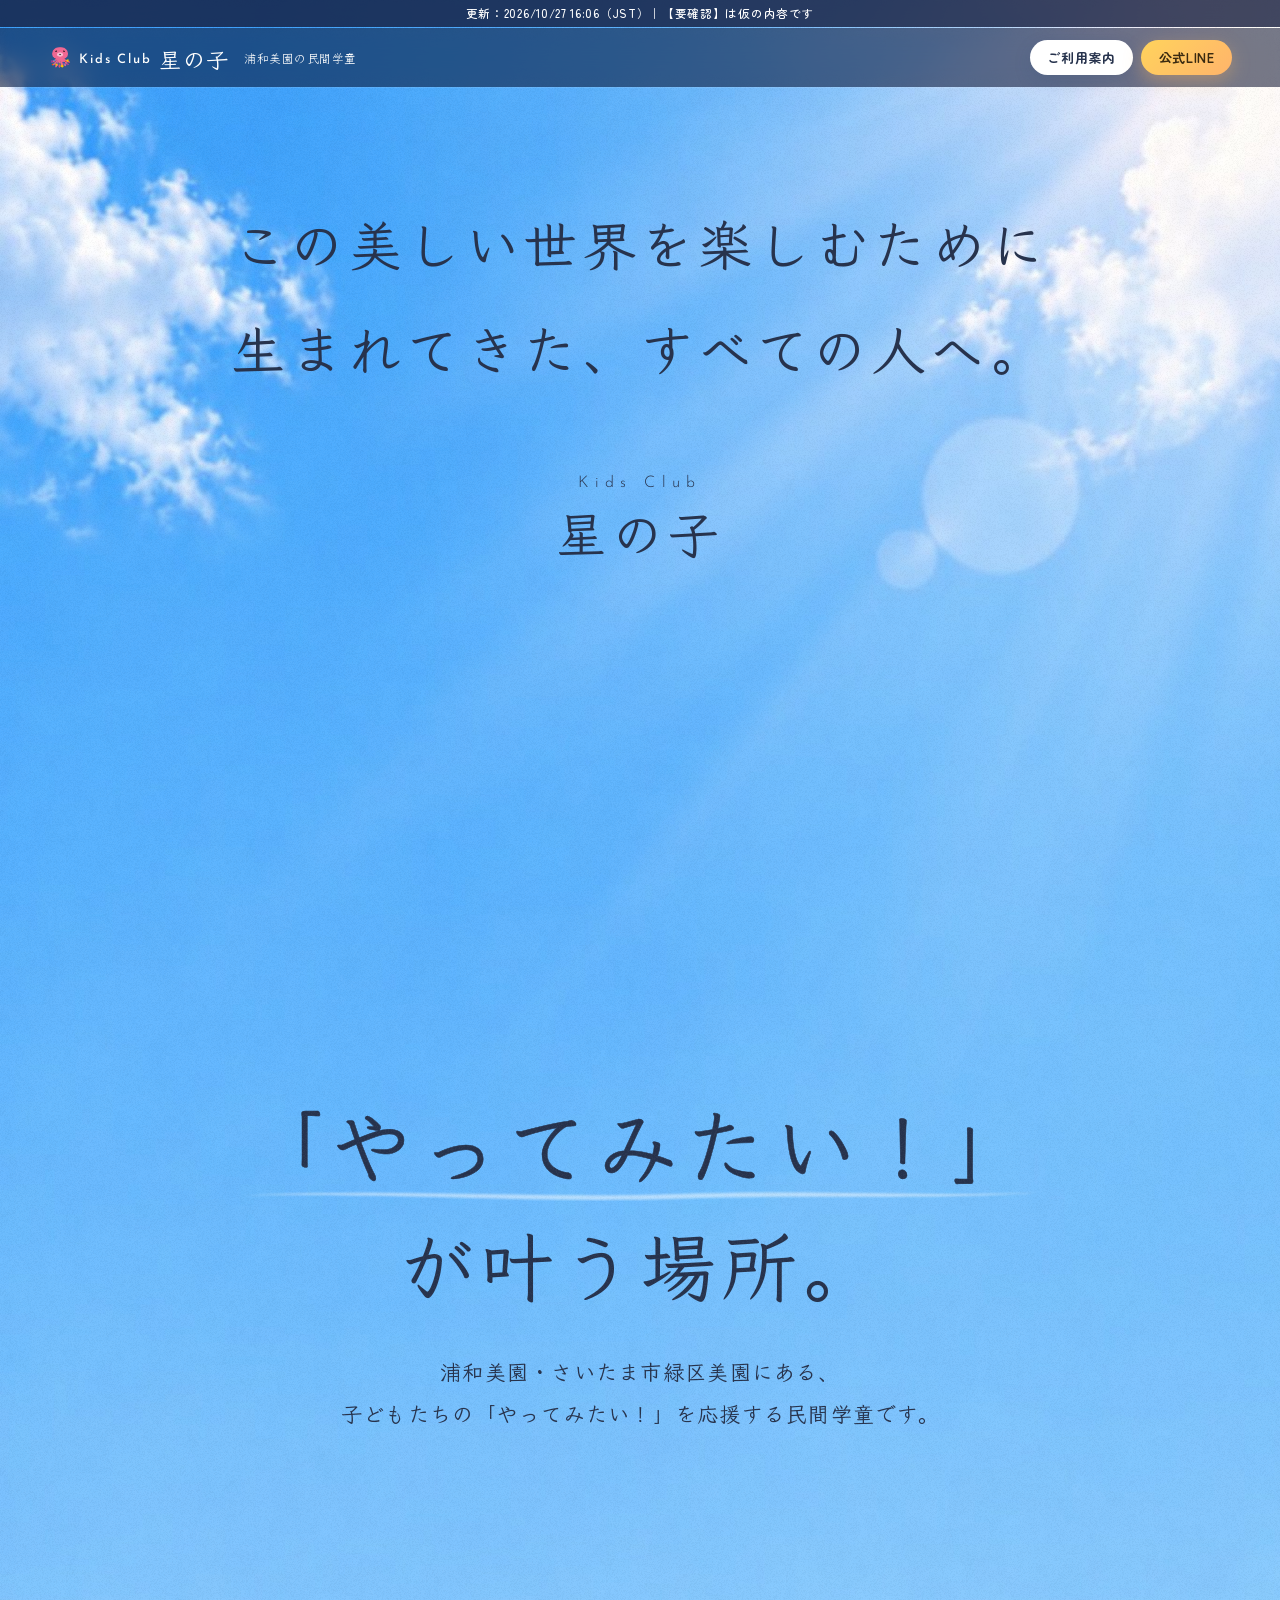
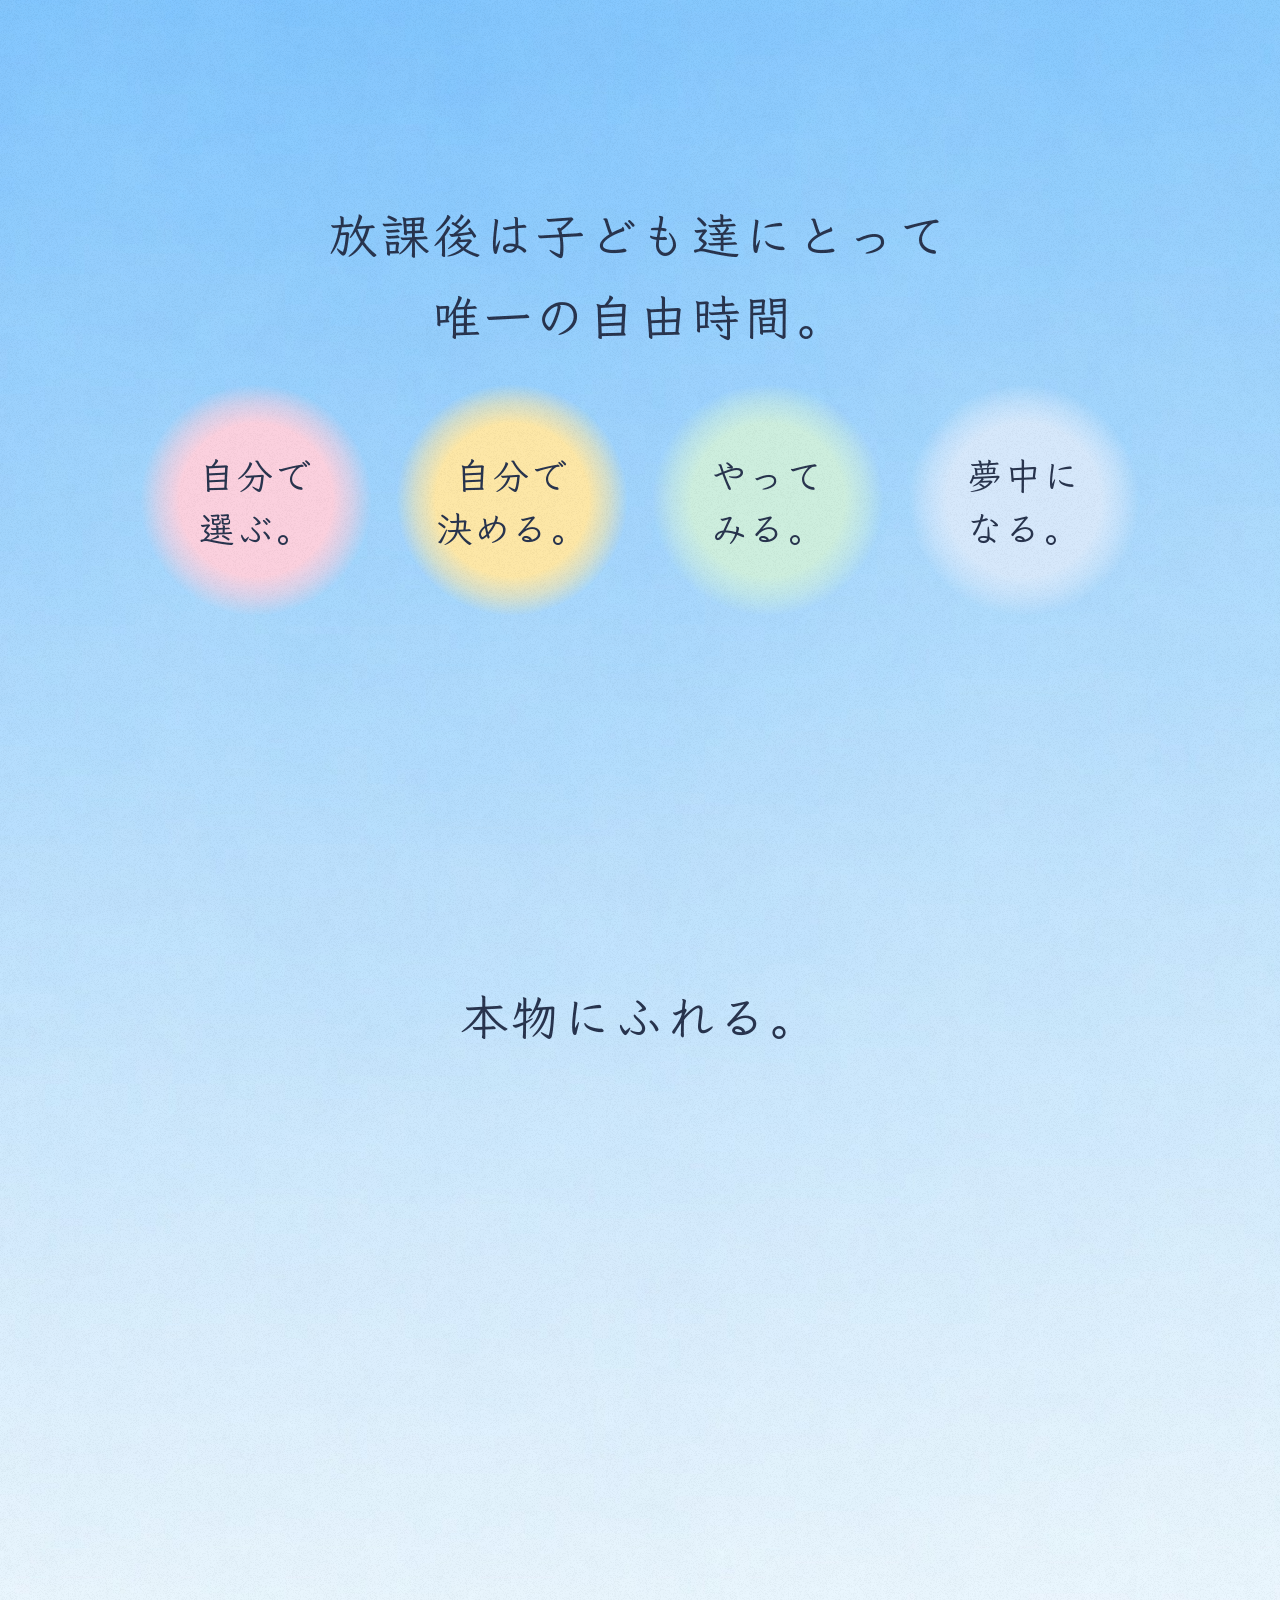
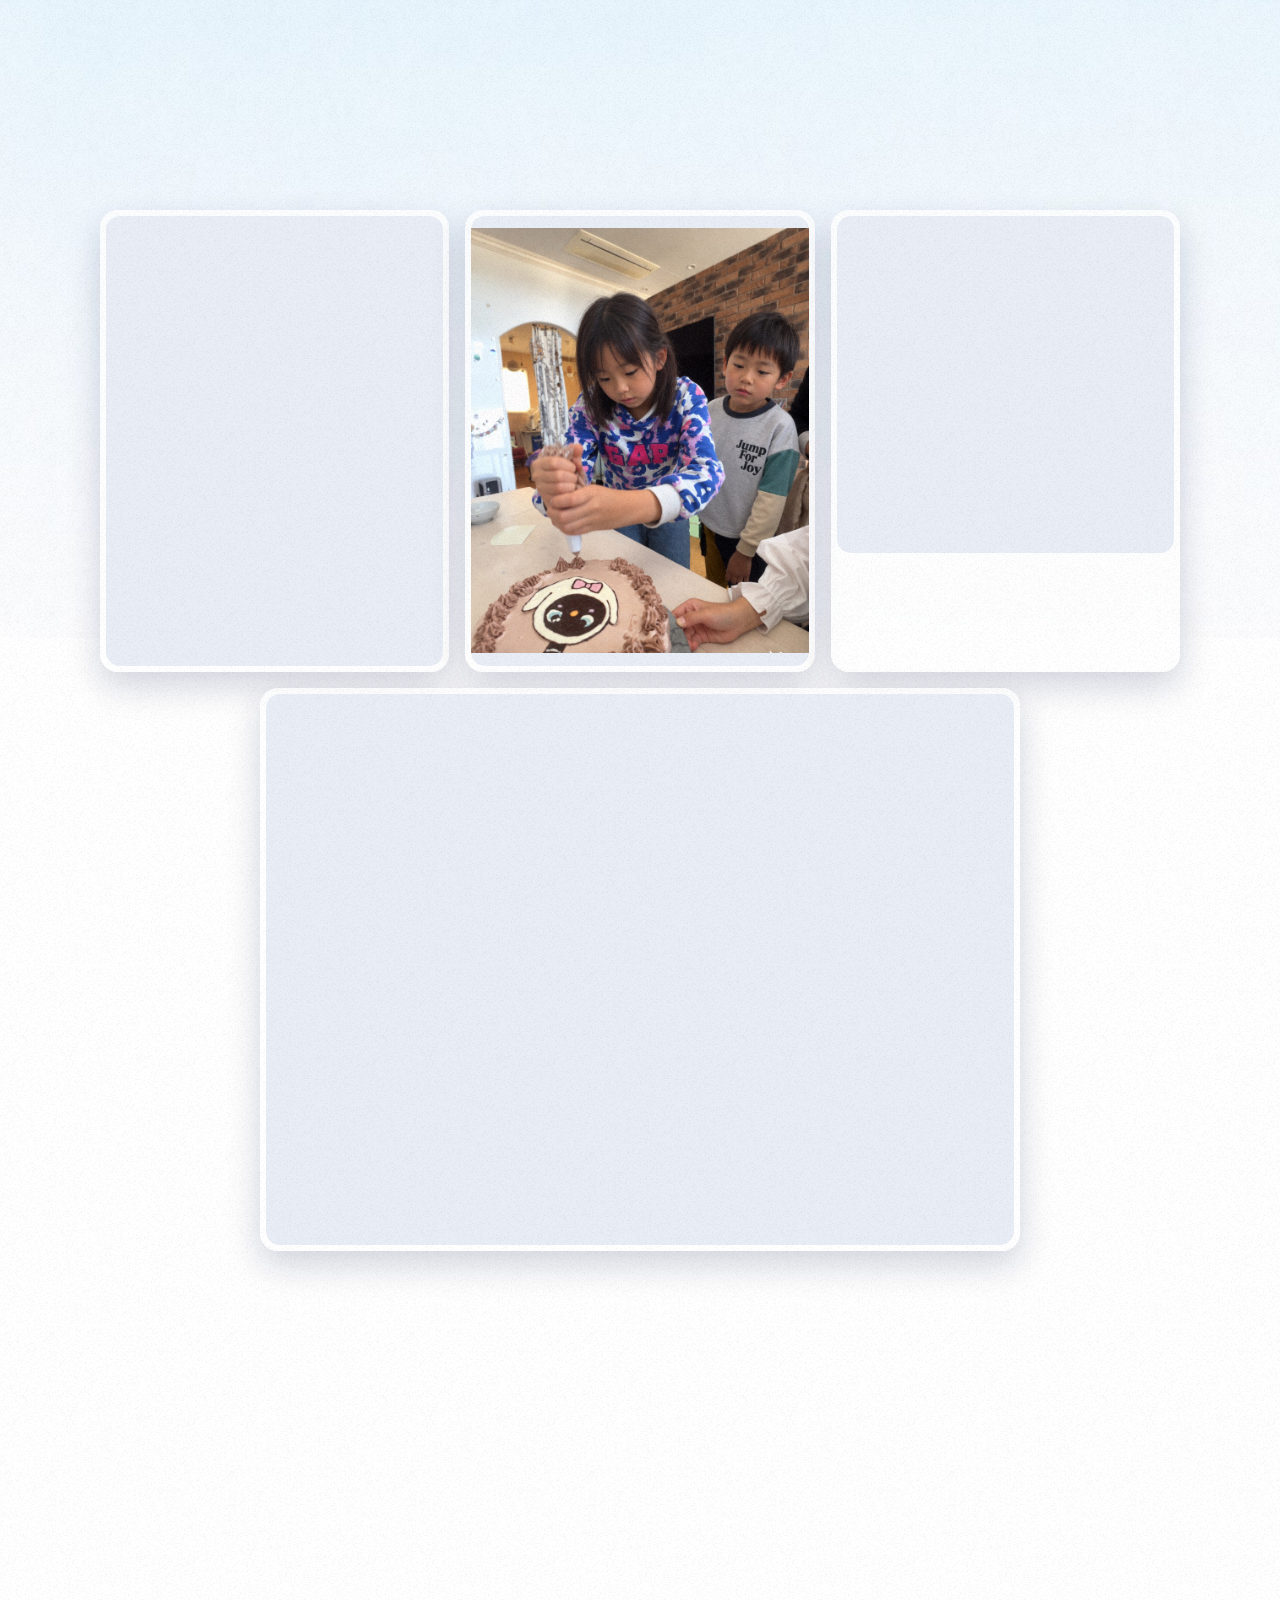
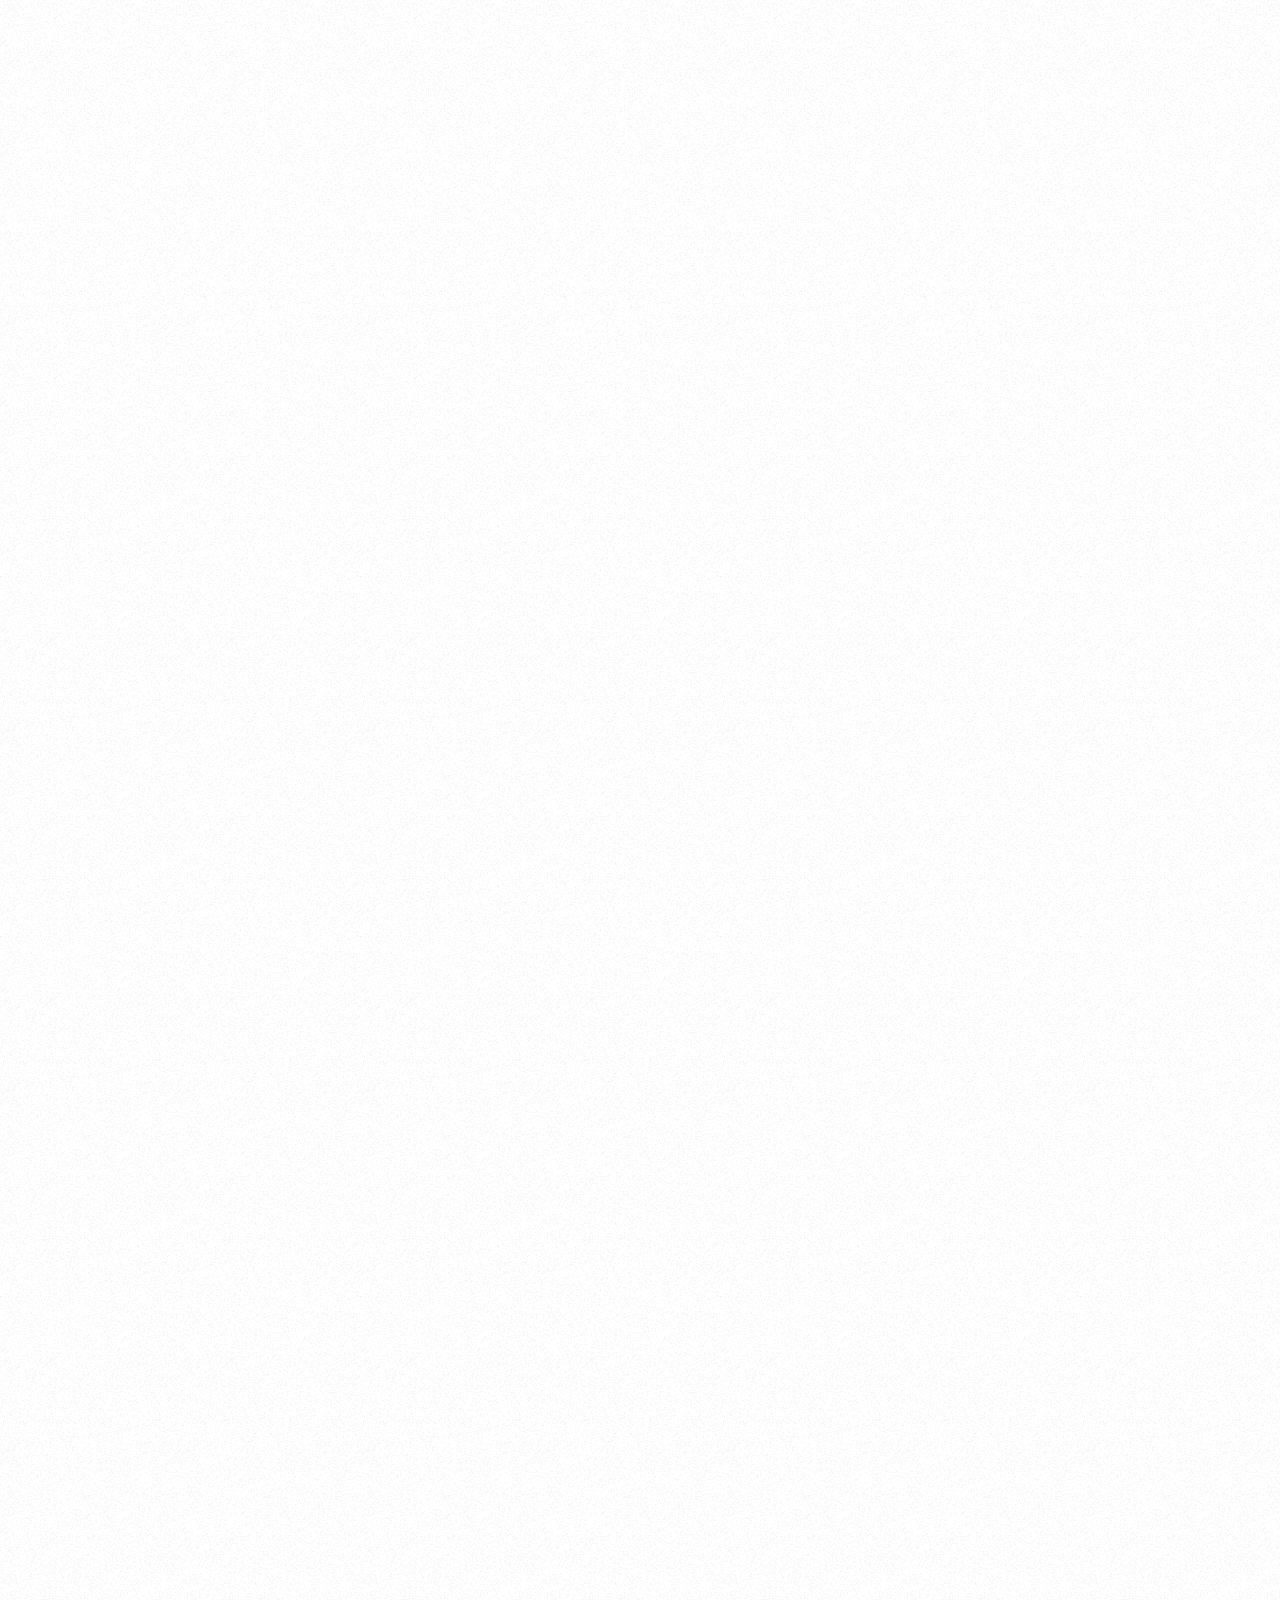
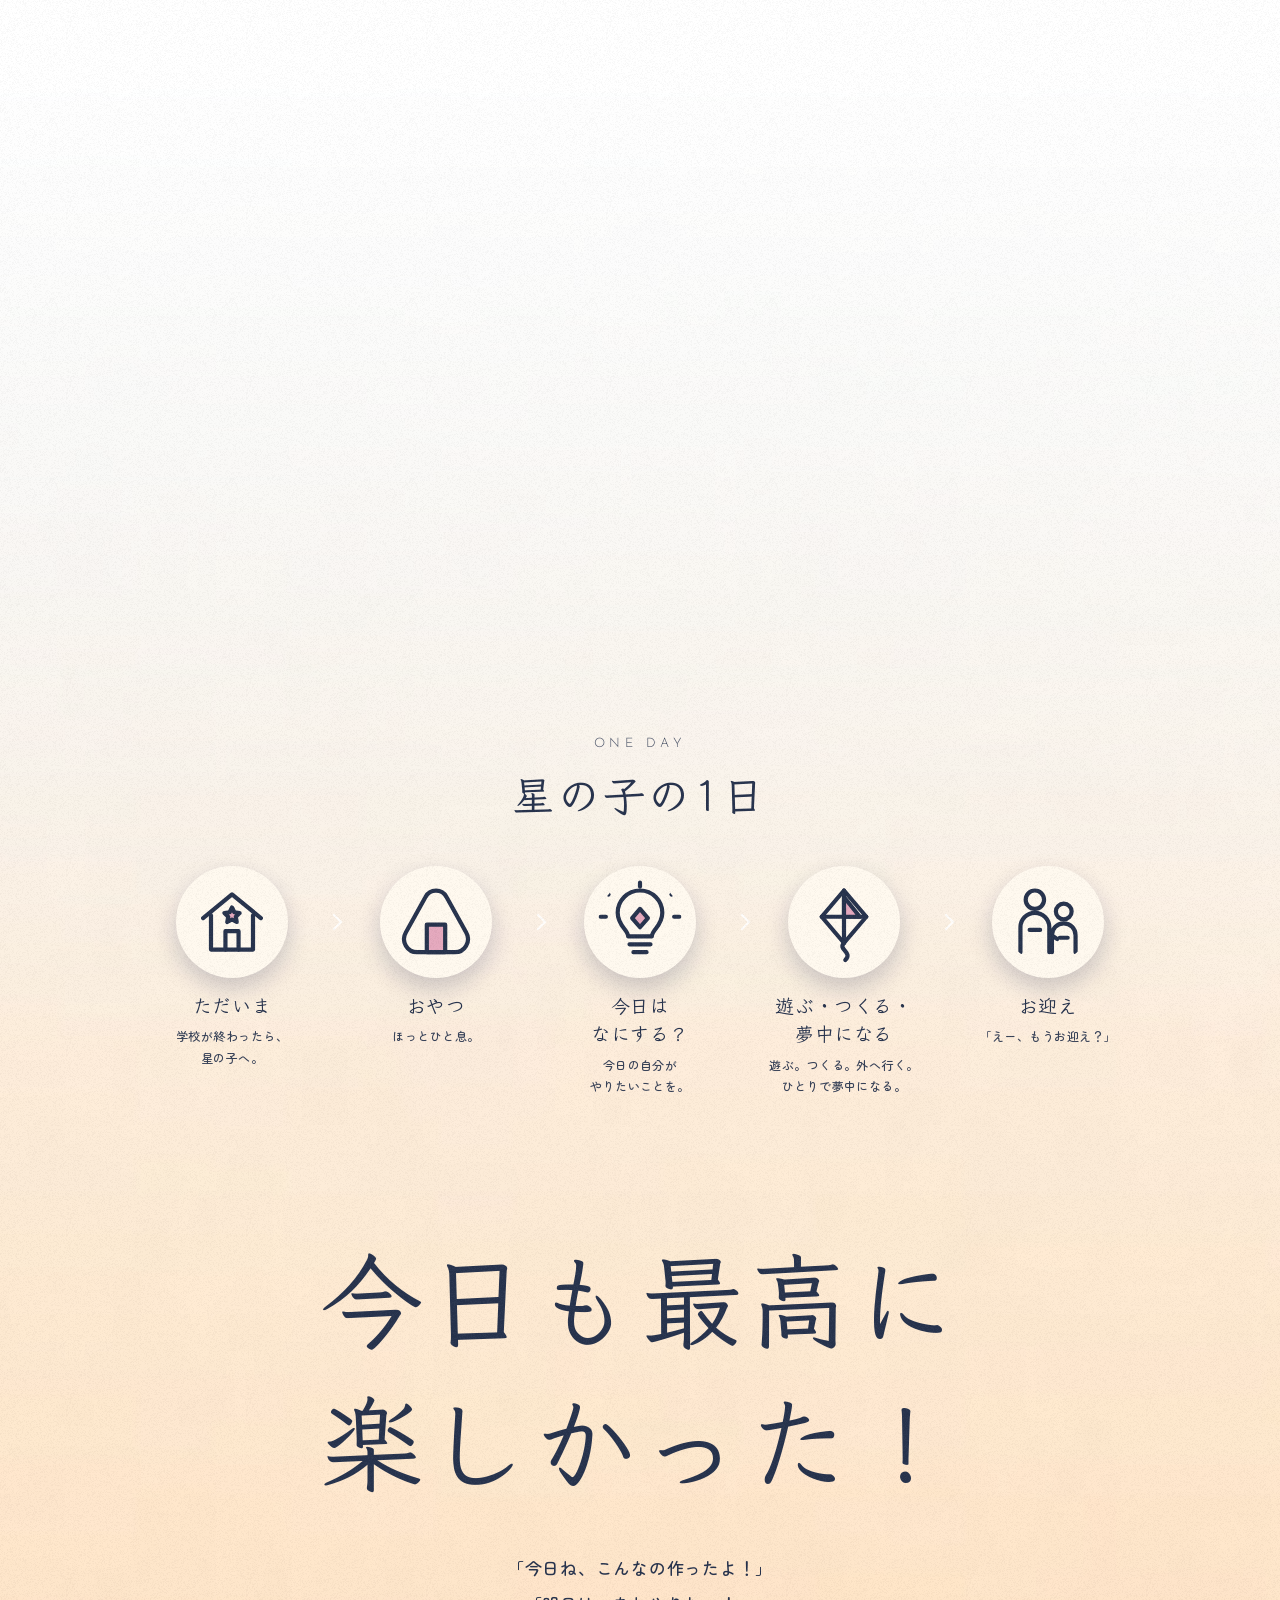
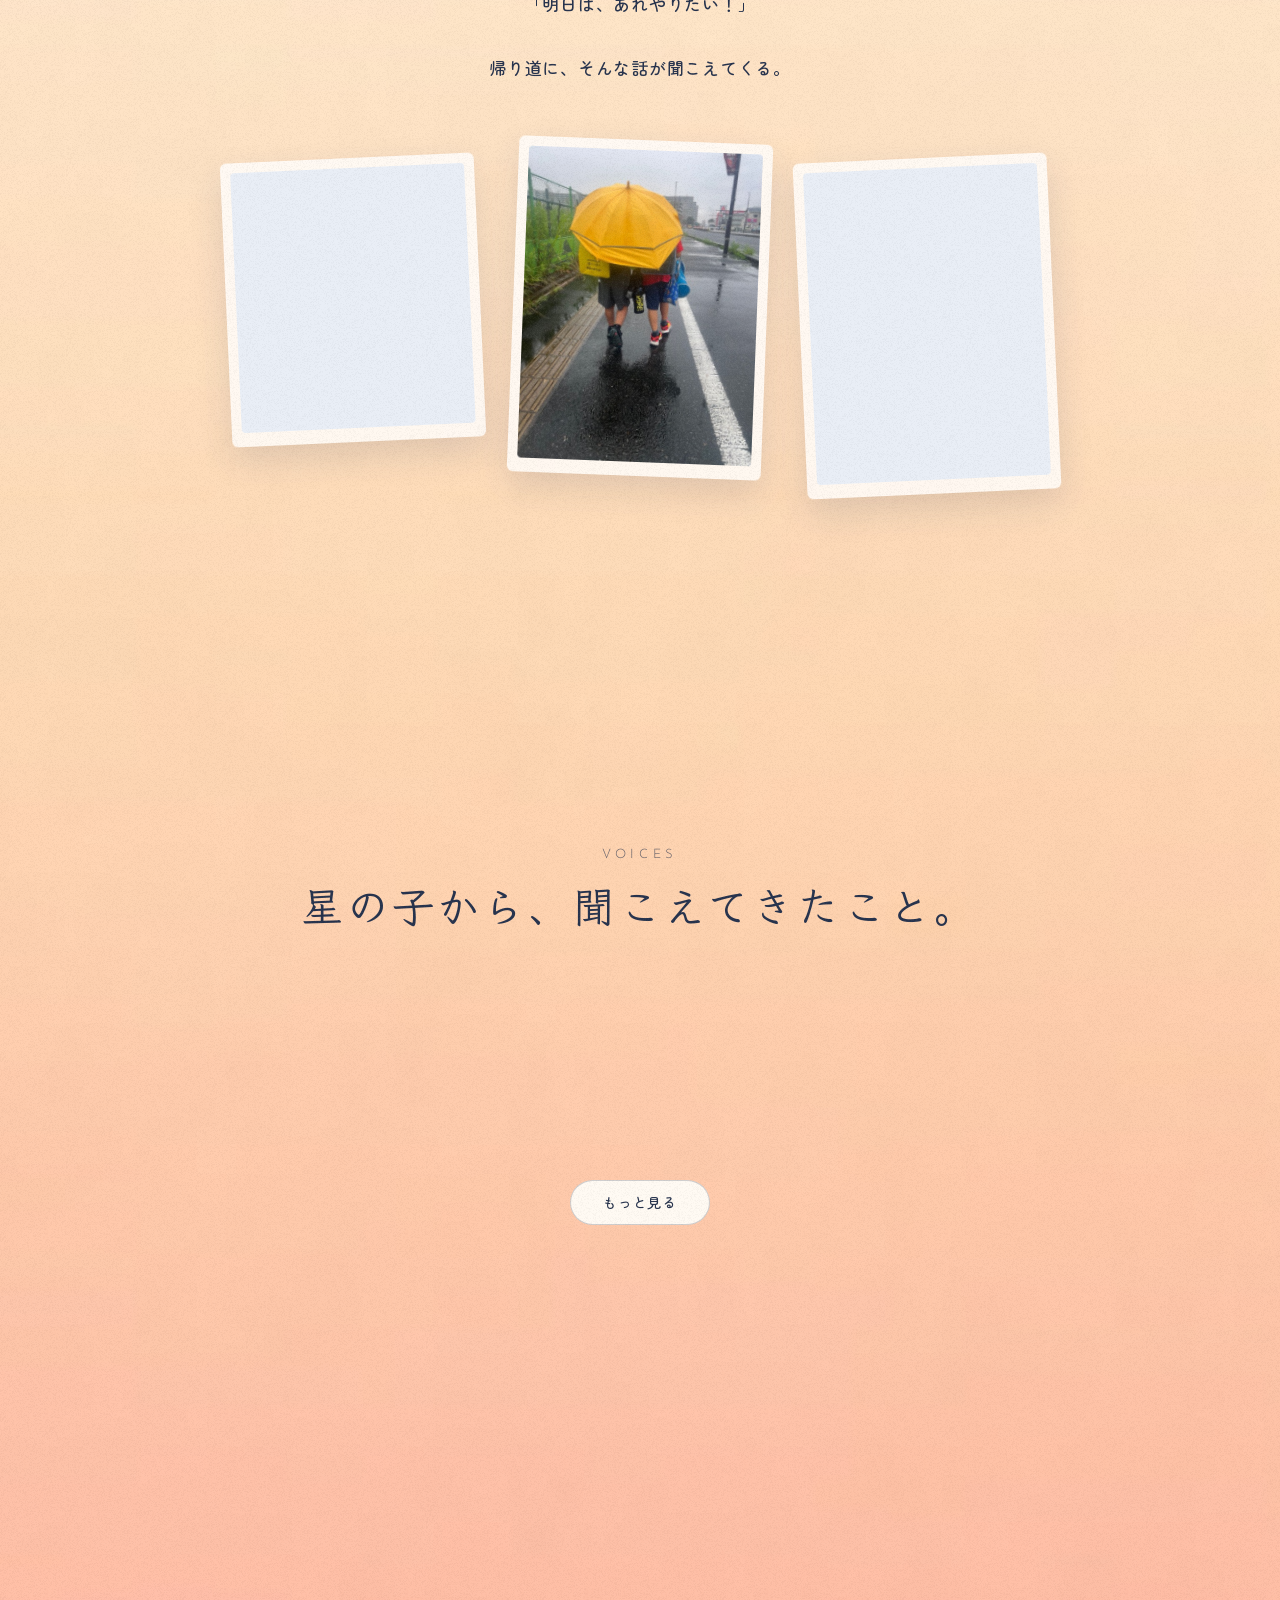
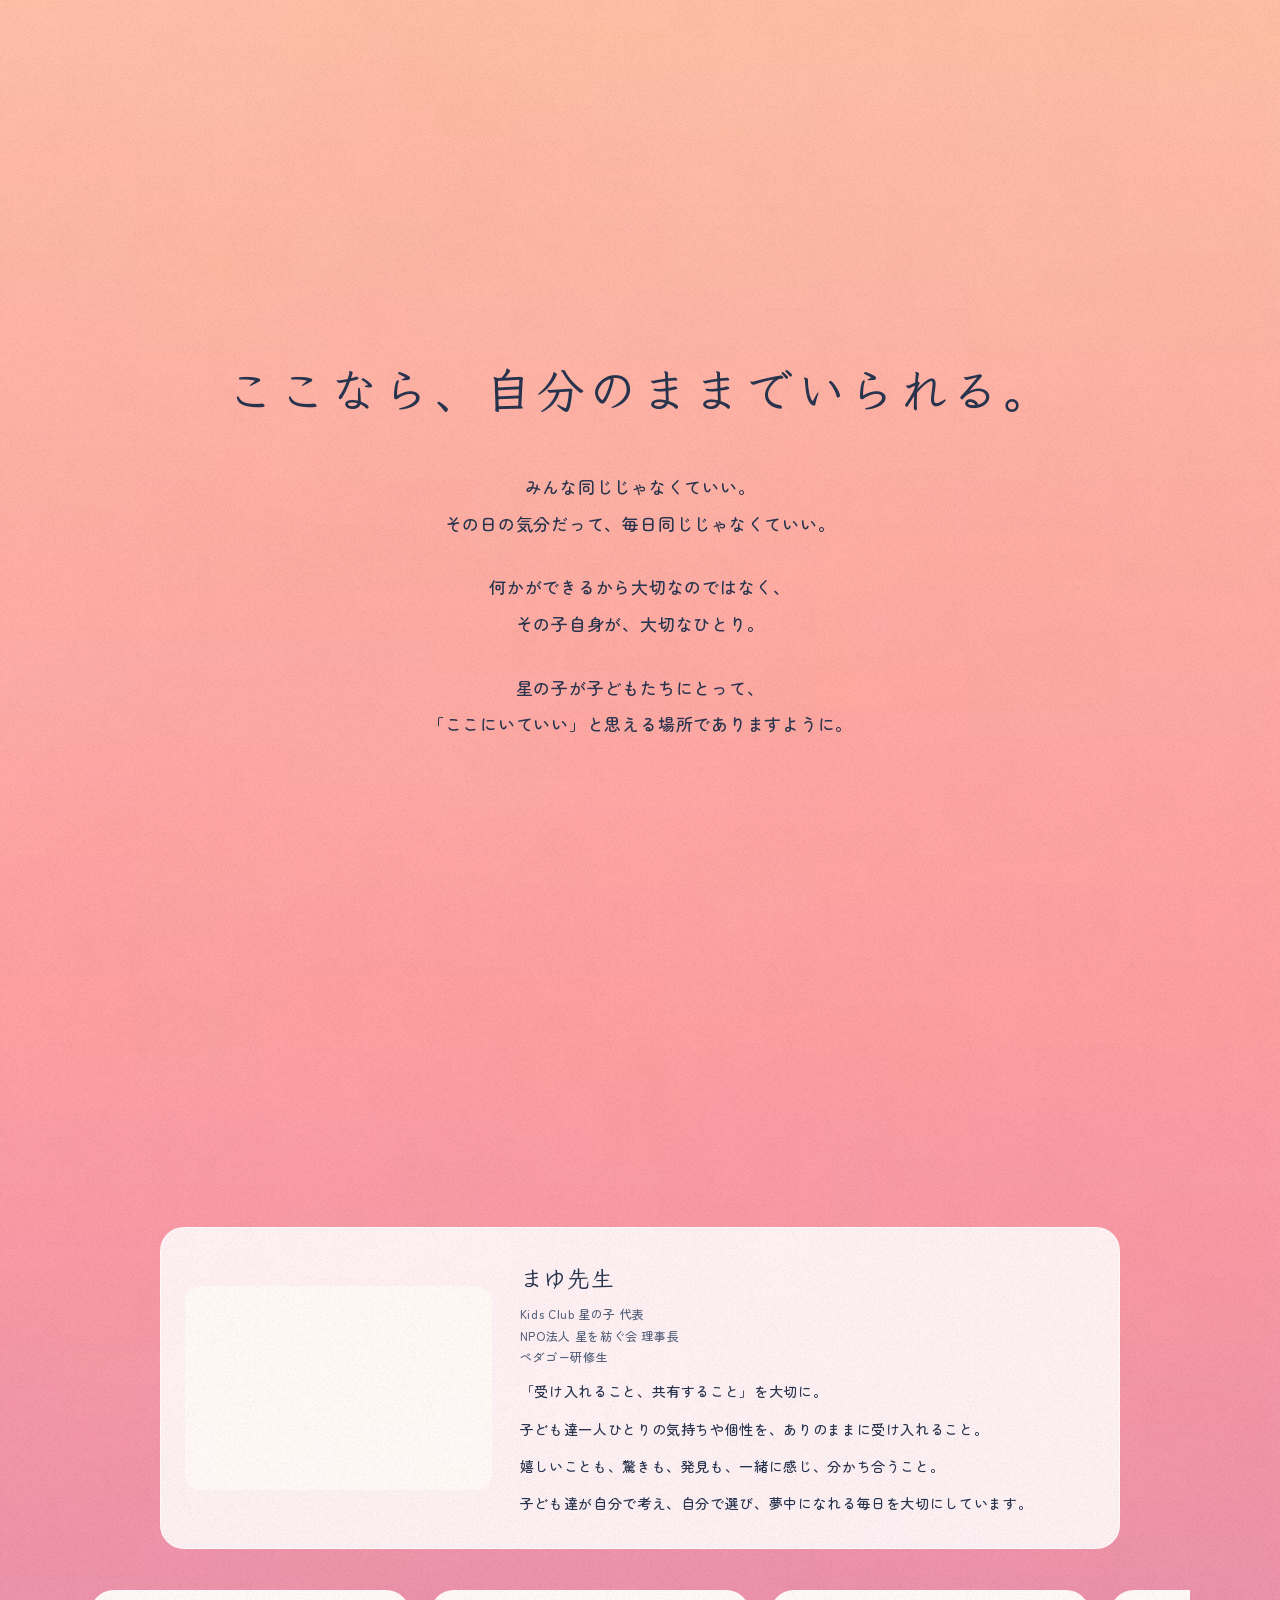
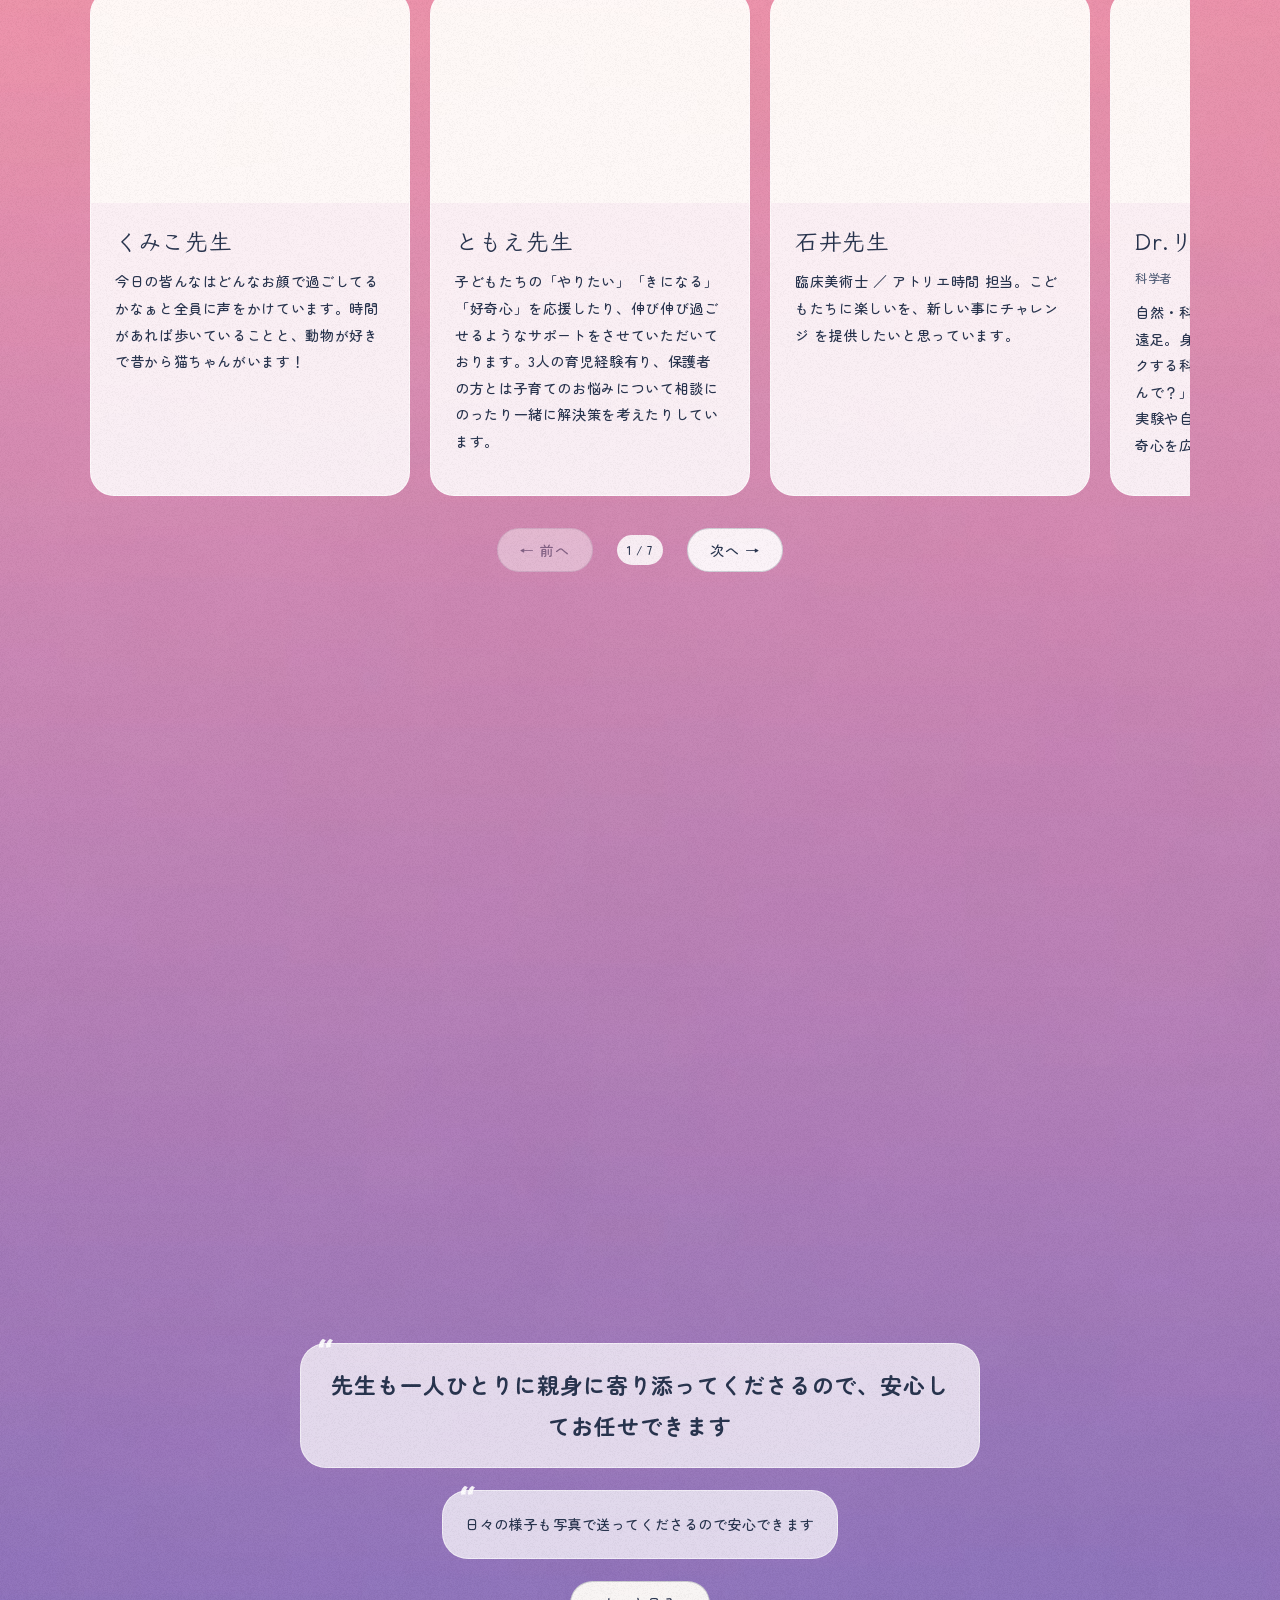
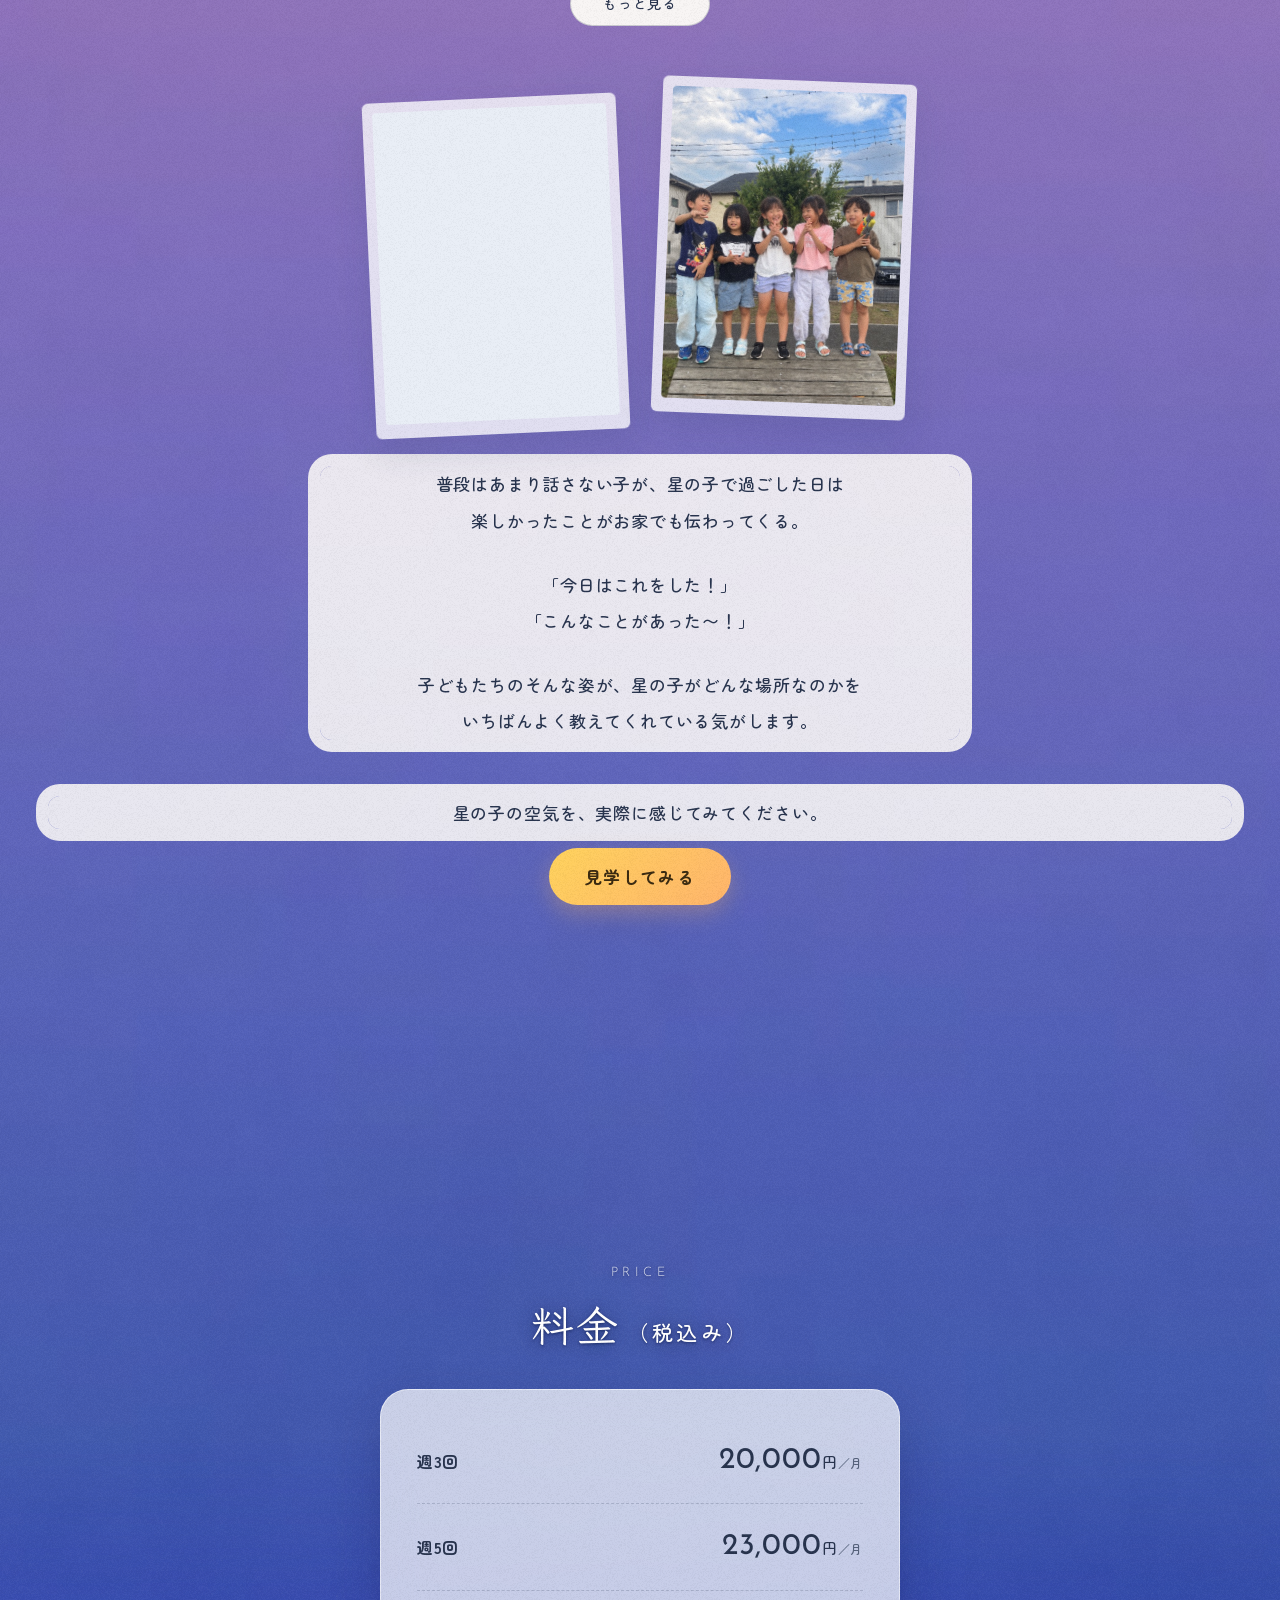
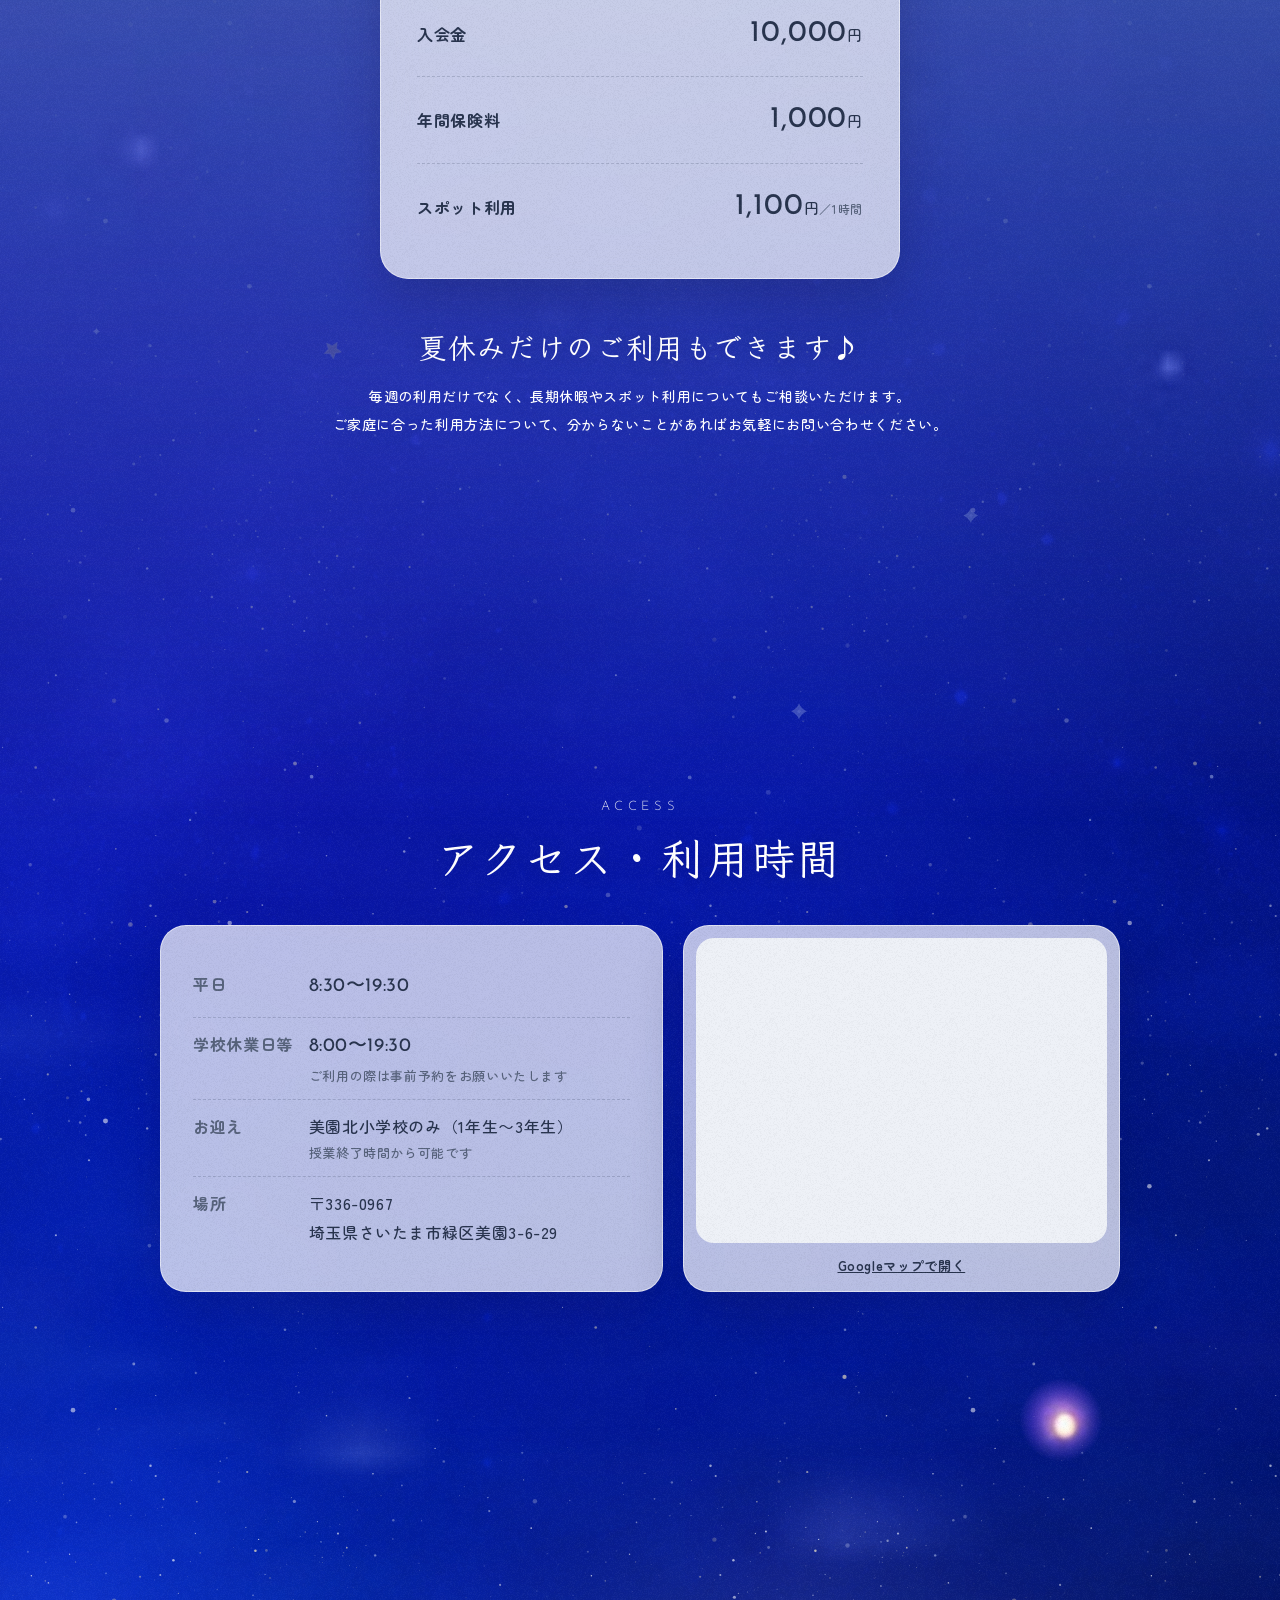
==== commit 64881d2e: "Apply reference daytime and evening sky while preserving the original night" ====
--- a/index.html
+++ b/index.html
@@ -1,5 +1,5 @@
 <!doctype html>
-<html lang="ja">
+<html lang="ja" data-sky-theme="reference-day-evening">
 <head>
 <meta charset="utf-8">
 <meta name="viewport" content="width=device-width, initial-scale=1, viewport-fit=cover">
@@ -15,6 +15,7 @@
 <link rel="stylesheet" href="css/sections.css?v=20261027-parent-compact1">
 <link rel="stylesheet" href="css/space.css?v=20261027-photo-only2">
 <link rel="stylesheet" href="css/typography.css?v=20261027-read-weight2">
+<link rel="stylesheet" href="css/reference-sky.css?v=20261027-sky1">
 </head>
 <body>
 
@@ -29,7 +30,7 @@
 @media(max-width:360px){.site-header{top:var(--draft-bar-height,48px)}}
 .replay{top:calc(46px + env(safe-area-inset-top,0px))}
 </style>
-<div class="draft-bar" data-nosnippet>更新：<time datetime="2026-10-27T13:29:41+09:00">2026/10/27 13:29</time>（JST）｜【要確認】は仮の内容です</div>
+<div class="draft-bar" data-nosnippet>更新：<time datetime="2026-10-27T16:06:28+09:00">2026/10/27 16:06</time>（JST）｜【要確認】は仮の内容です</div>
 <header class="site-header" data-tone="light">
   <a class="brand" href="#top" aria-label="浦和美園の民間学童 Kids Club 星の子 トップへ">
     <img class="brand-mark" src="assets/src/hoshinoko-octopus-transparent.png" alt="" width="24" height="24" decoding="async">
@@ -51,6 +52,7 @@
     <div class="world-planet"></div>
     <div class="world-stars"></div>
     <div class="world-milky"><i class="glow"></i><i class="dust"></i></div>
+    <div class="reference-sky"><div class="reference-blue"></div><div class="reference-evening"></div></div>
   </div>
 
   <!-- 1 世界観 -->
@@ -444,5 +446,6 @@
 <script src="js/voices.js?v=20261027-batch1"></script>
 <script src="js/space.js?v=20261027-photo-only2"></script>
 <script src="js/story.js?v=20261027-photo-ending1"></script>
+<script src="js/reference-sky.js?v=20261027-sky1"></script>
 </body>
 </html>
--- a/css/reference-sky.css
+++ b/css/reference-sky.css
@@ -0,0 +1,11 @@
+/* Reference daytime/evening sky; original night remains underneath. */
+.reference-sky{position:absolute;left:0;right:0;top:0;height:var(--reference-height,78%);overflow:hidden;pointer-events:none;-webkit-mask-image:linear-gradient(to bottom,#000 0%,#000 calc(100% - var(--reference-night-fade,600px)),transparent 100%);mask-image:linear-gradient(to bottom,#000 0%,#000 calc(100% - var(--reference-night-fade,600px)),transparent 100%)}
+.reference-blue{position:absolute;left:0;right:0;top:0;height:var(--reference-blue-height,42%);background:#fff url("../assets/sky/reference-blue-sky.jpg") center top/100% auto no-repeat}
+.reference-evening{position:absolute;left:0;right:0;top:var(--reference-evening-top,32%);bottom:0;background:url("../assets/sky/reference-evening.jpg") center 20%/auto var(--reference-evening-image-height,220%) no-repeat;-webkit-mask-image:linear-gradient(to bottom,transparent 0,#000 var(--reference-day-fade,600px),#000 100%);mask-image:linear-gradient(to bottom,transparent 0,#000 var(--reference-day-fade,600px),#000 100%)}
+/* The reference supplies the top sky; retain all original section spacing. */
+html[data-sky-theme] #hero::after{background:none}
+html[data-sky-theme] .reference-ink,html[data-sky-theme] .reference-ink p,html[data-sky-theme] .reference-ink small{color:#27334d!important;text-shadow:none!important}
+html[data-sky-theme] .reference-white,html[data-sky-theme] .reference-white p,html[data-sky-theme] .reference-white small{color:#fff!important;text-shadow:0 1px 3px rgba(10,22,66,.62),0 2px 18px rgba(10,22,66,.5)!important}
+
+/* Purple midtones need a light reading surface rather than a premature white-text switch. */
+html[data-sky-theme] .reference-transition{background:rgba(255,253,248,.86);border-radius:12px;box-shadow:0 0 0 12px rgba(255,253,248,.86)}
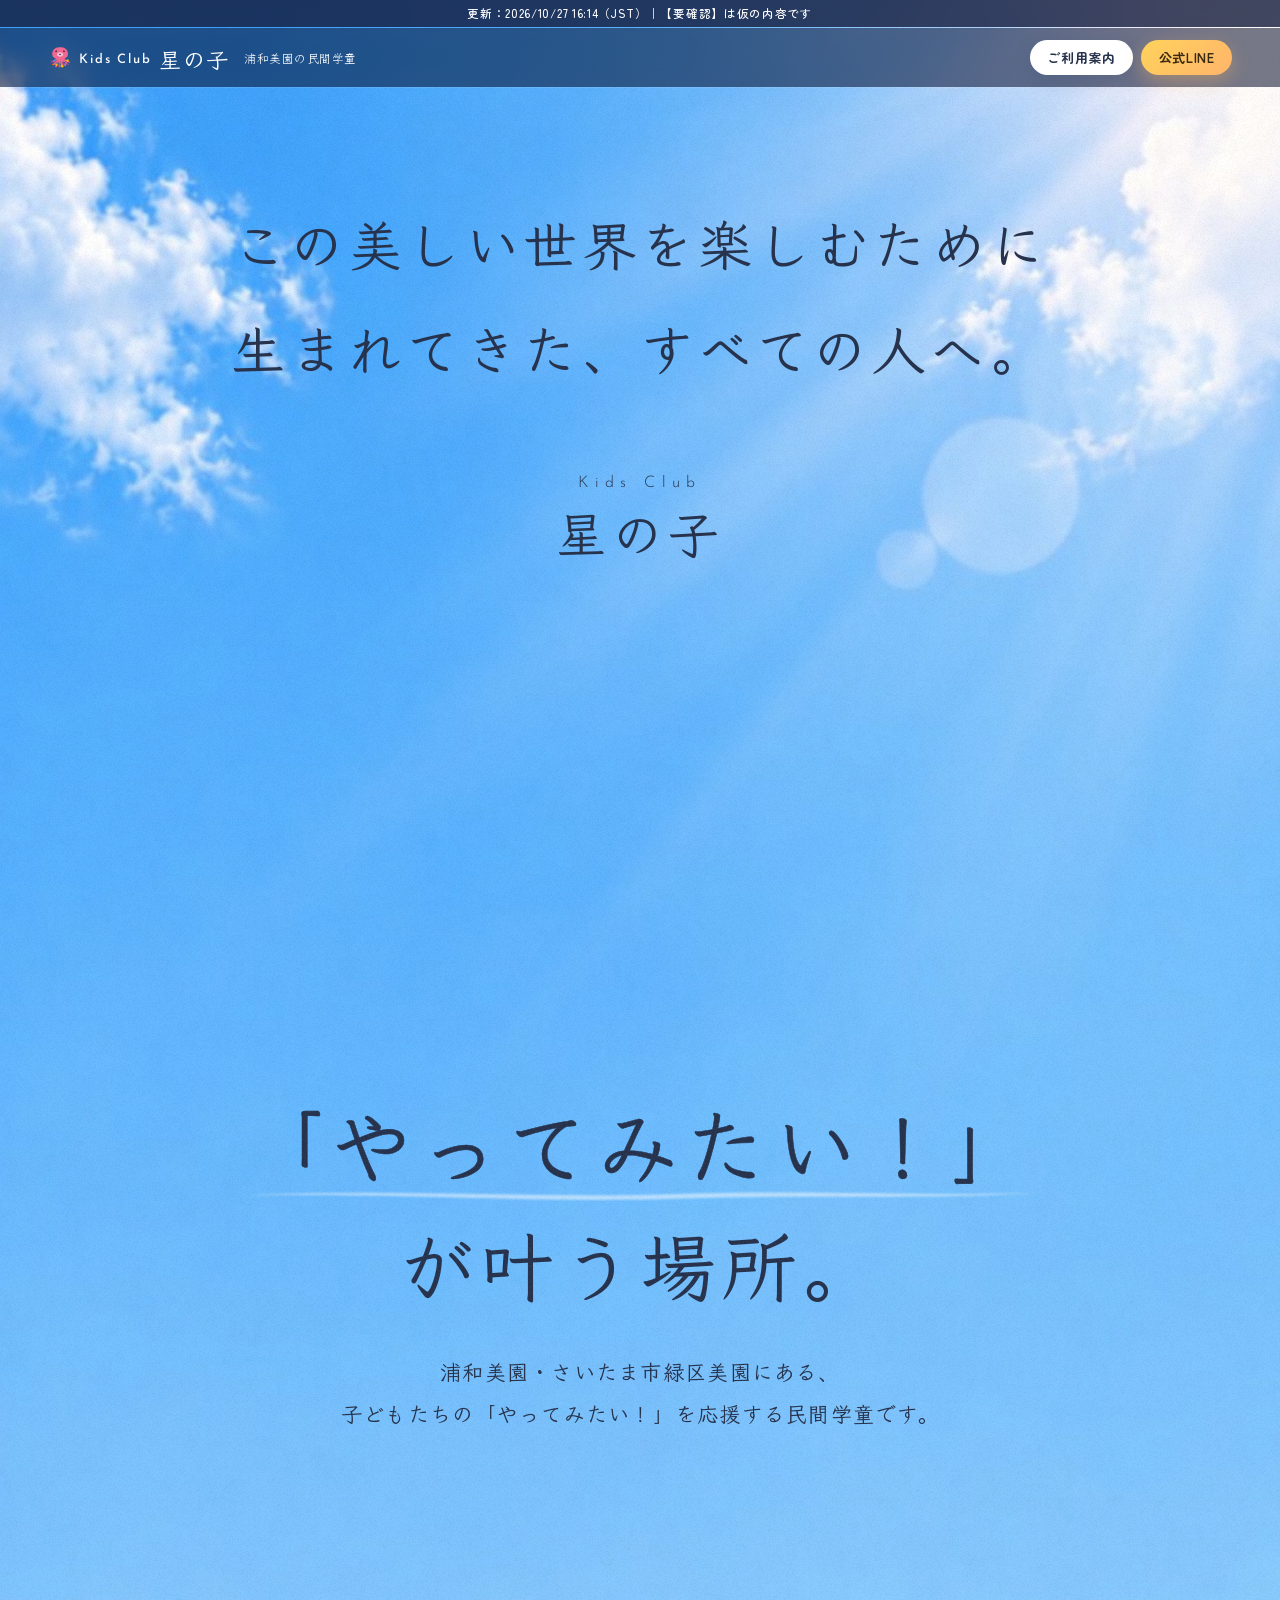
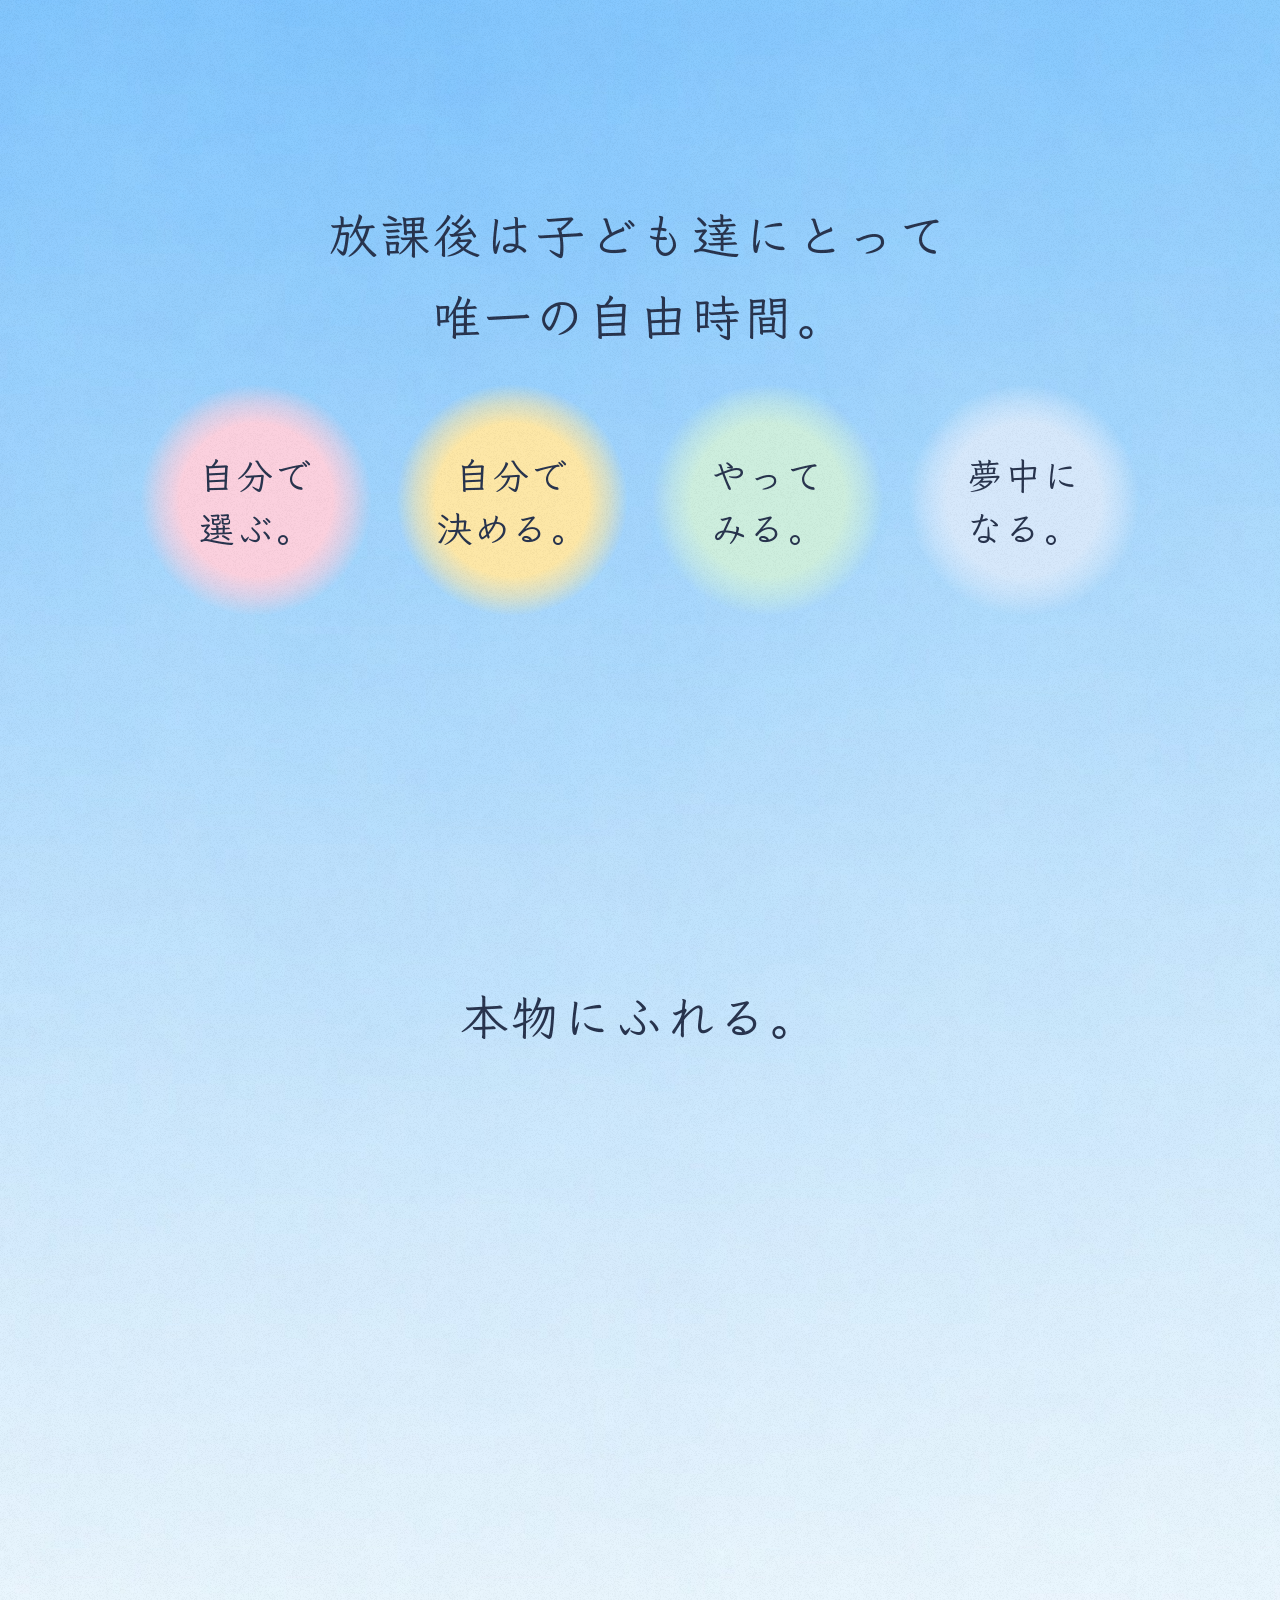
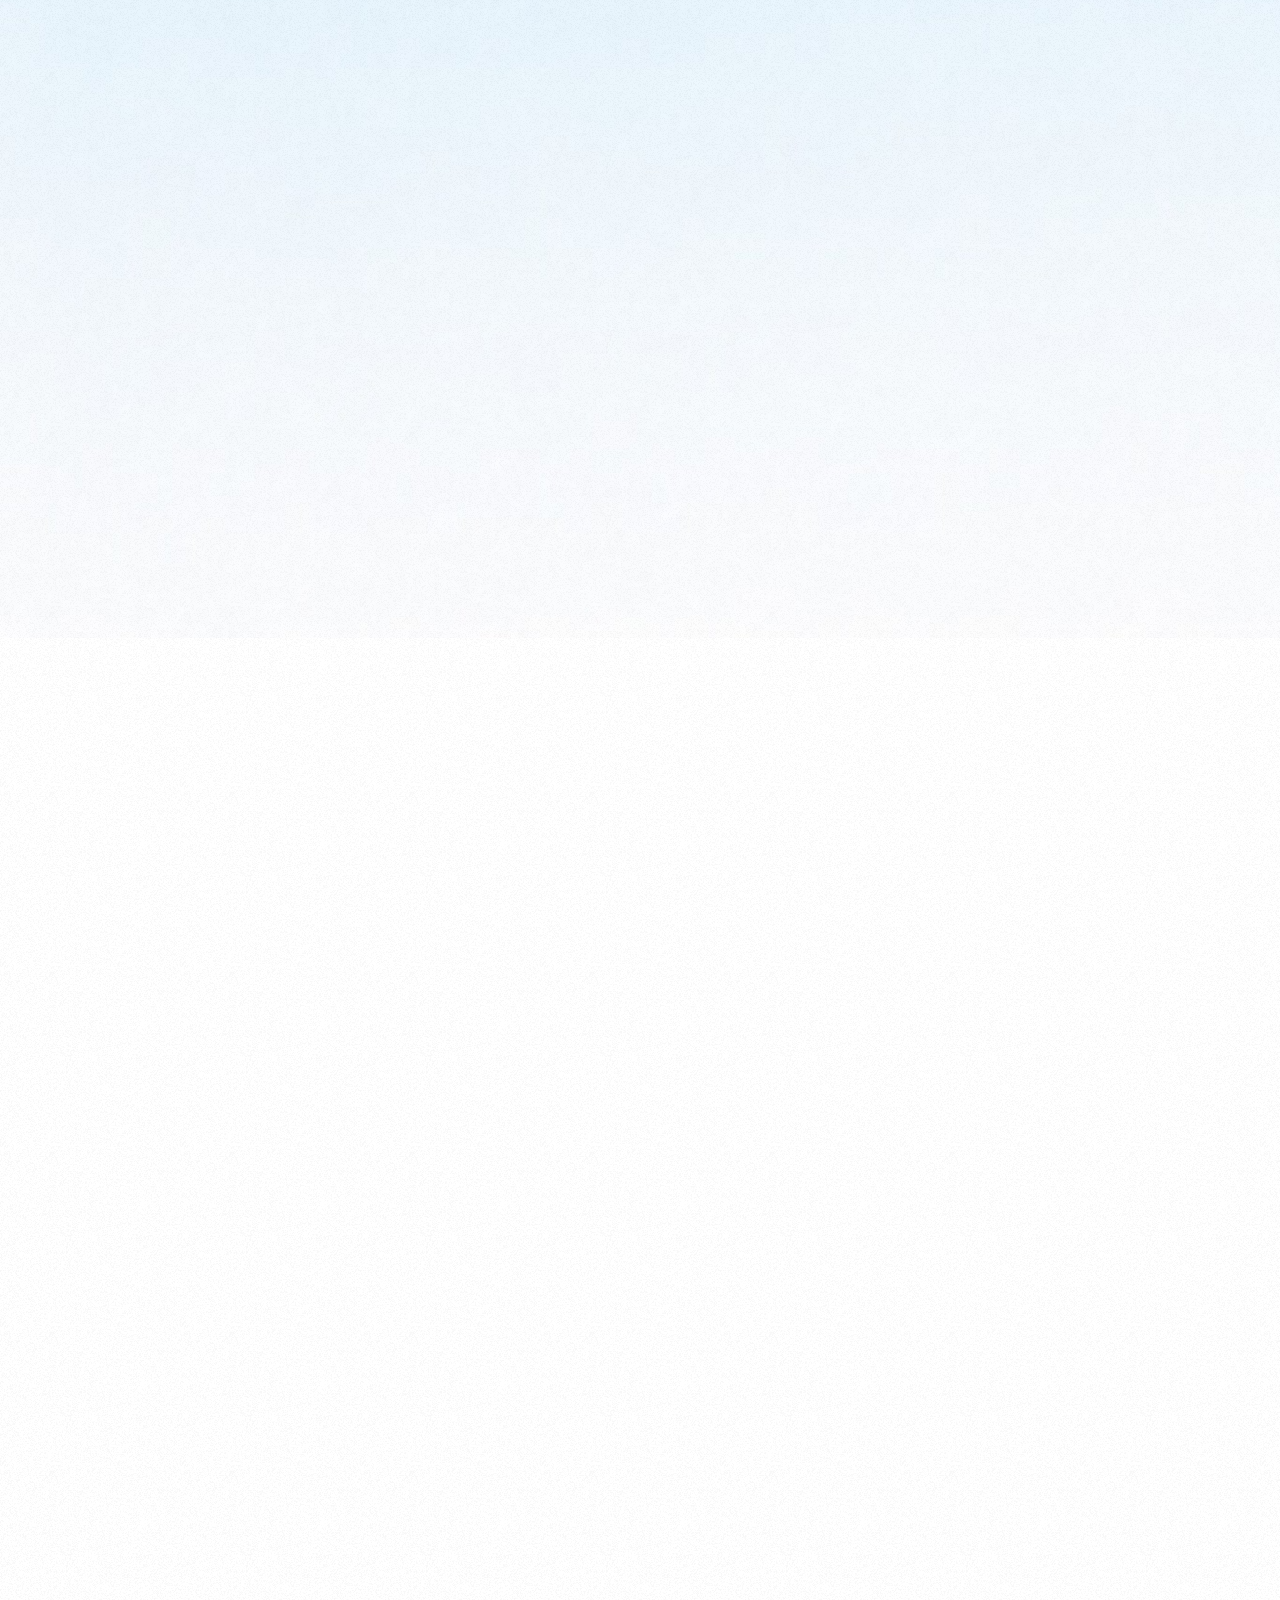
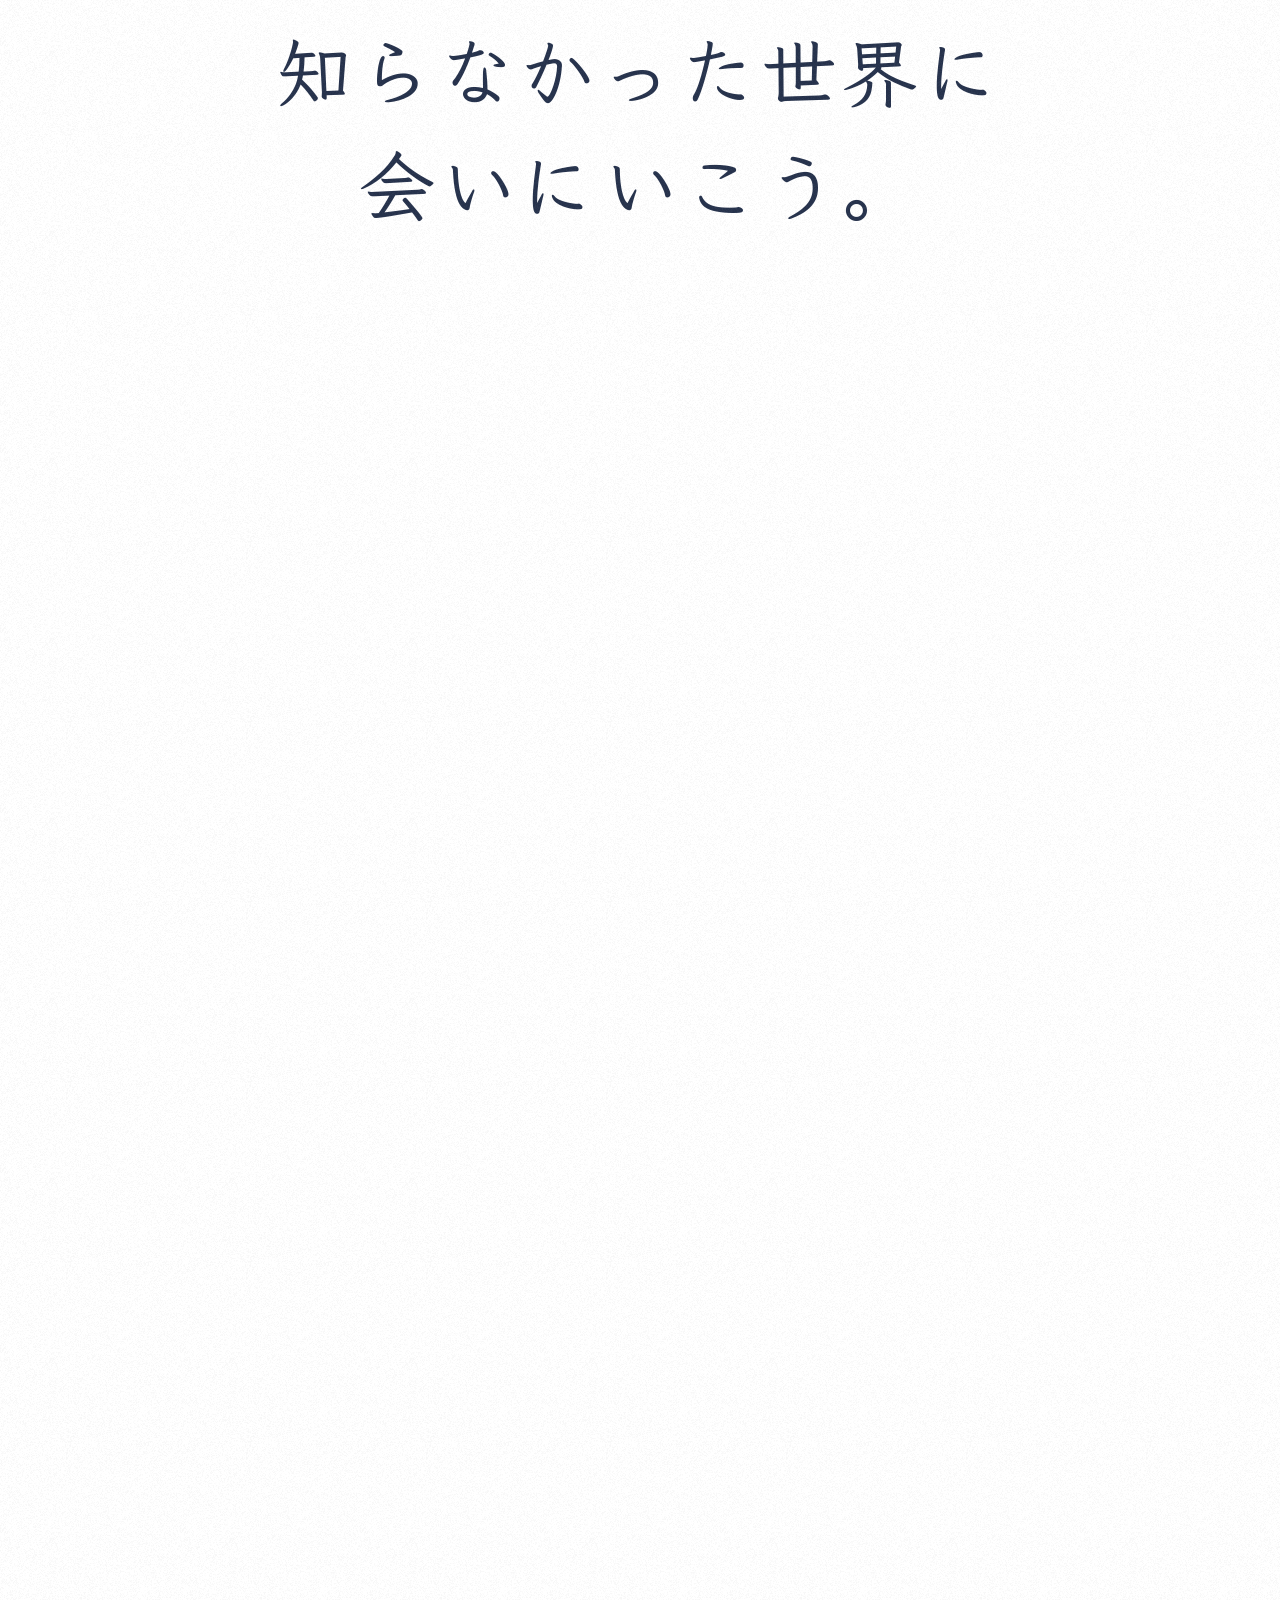
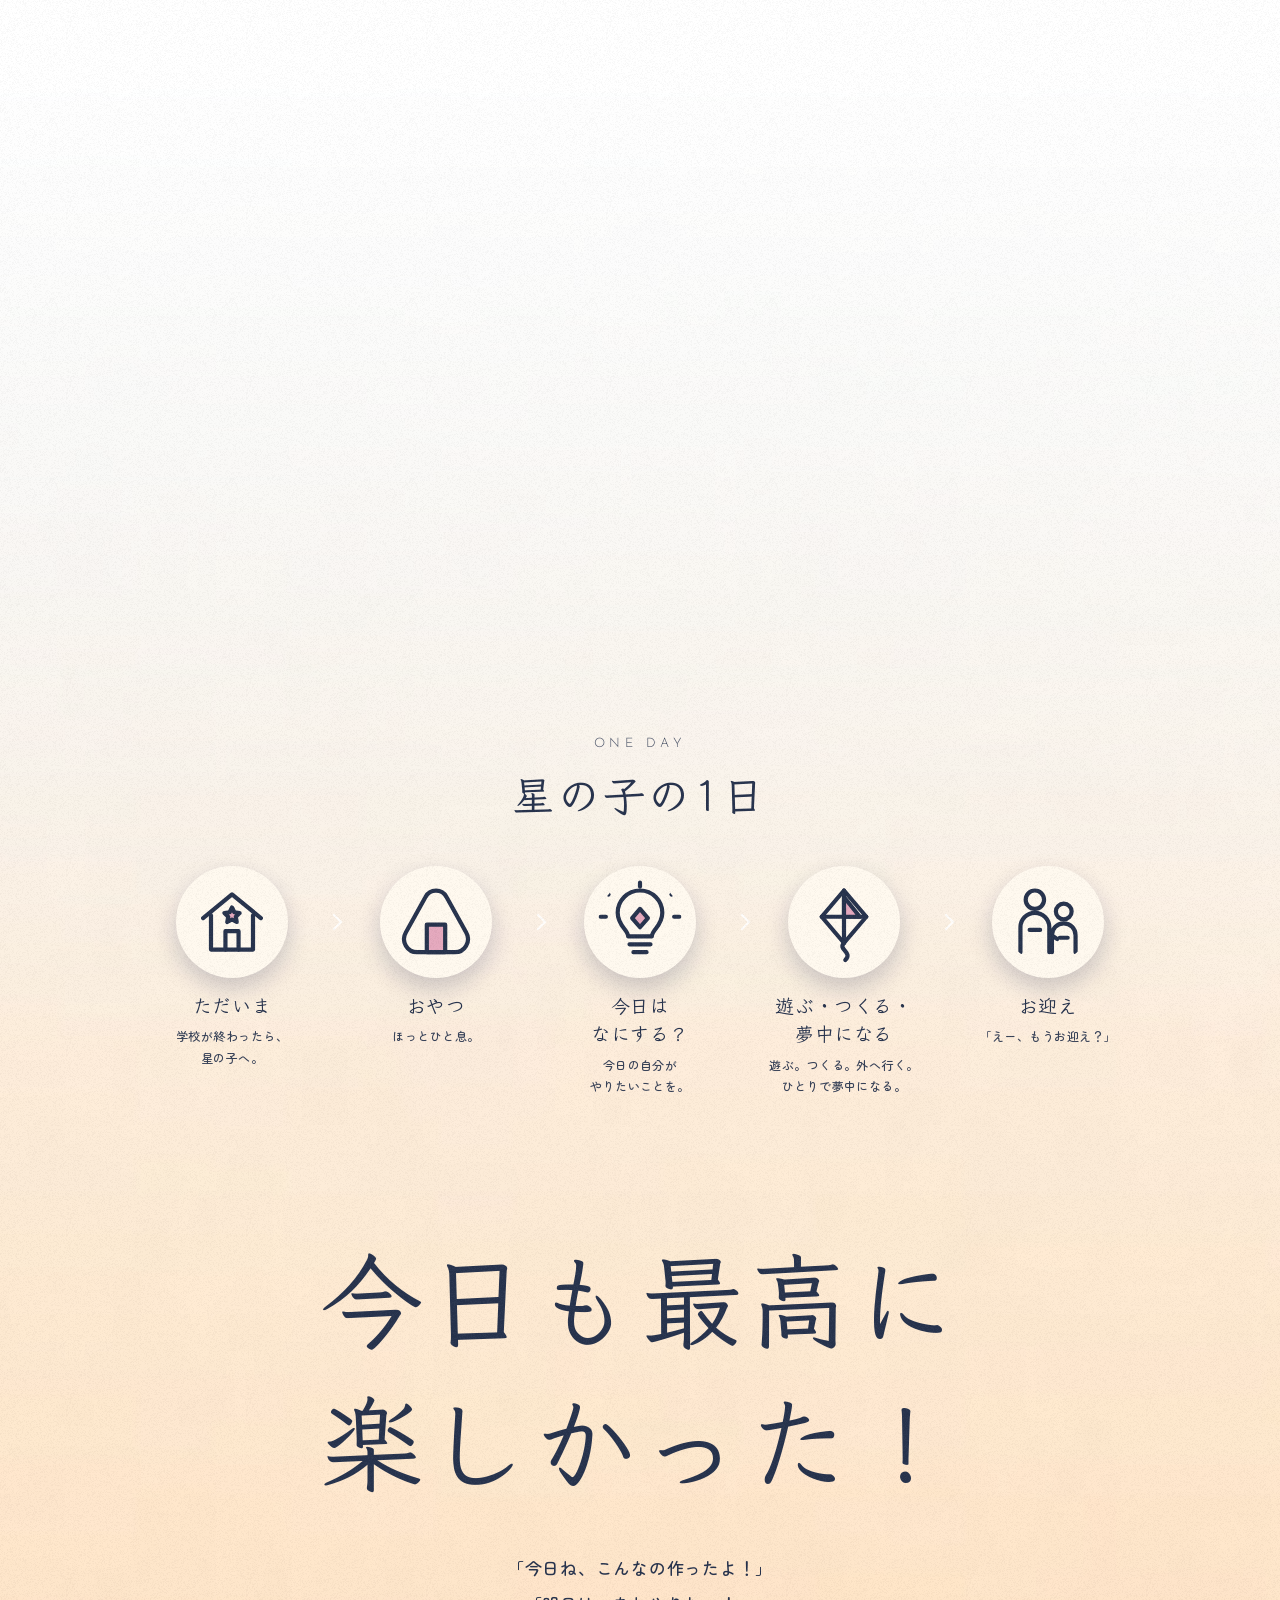
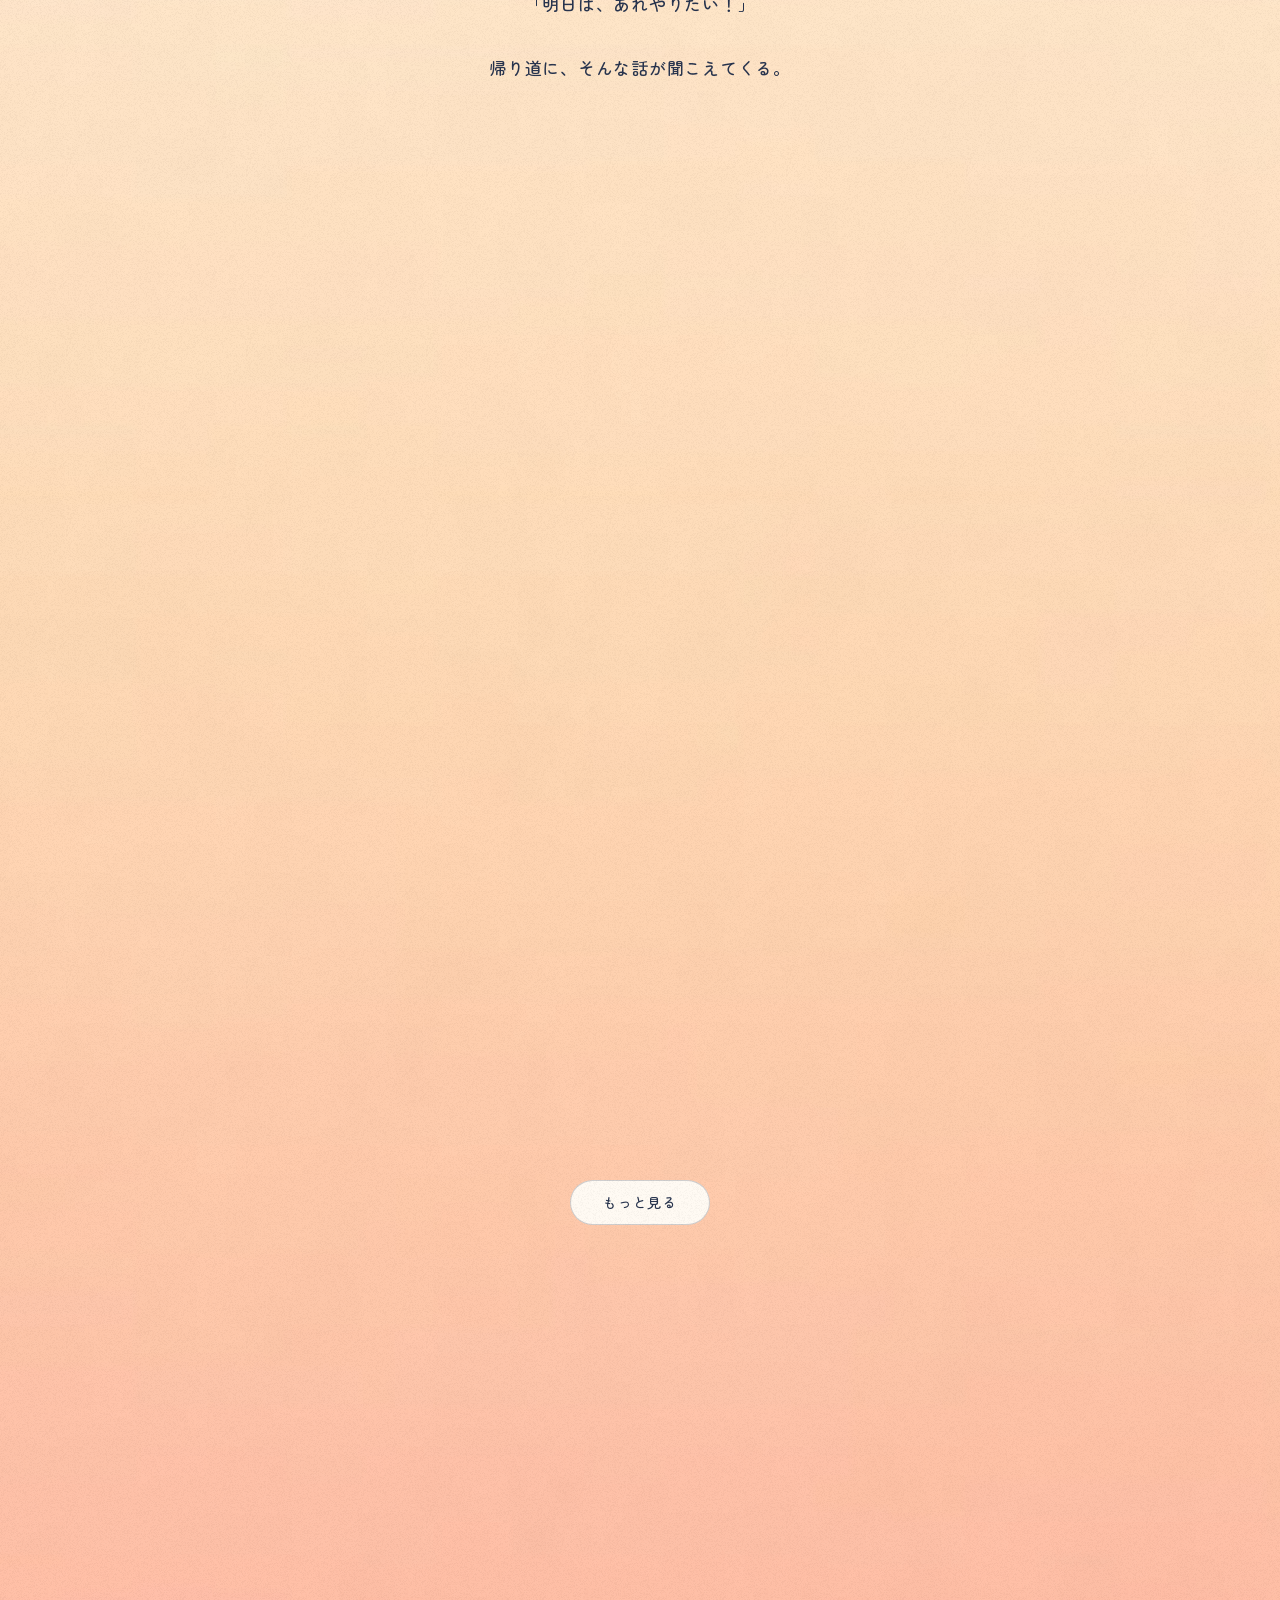
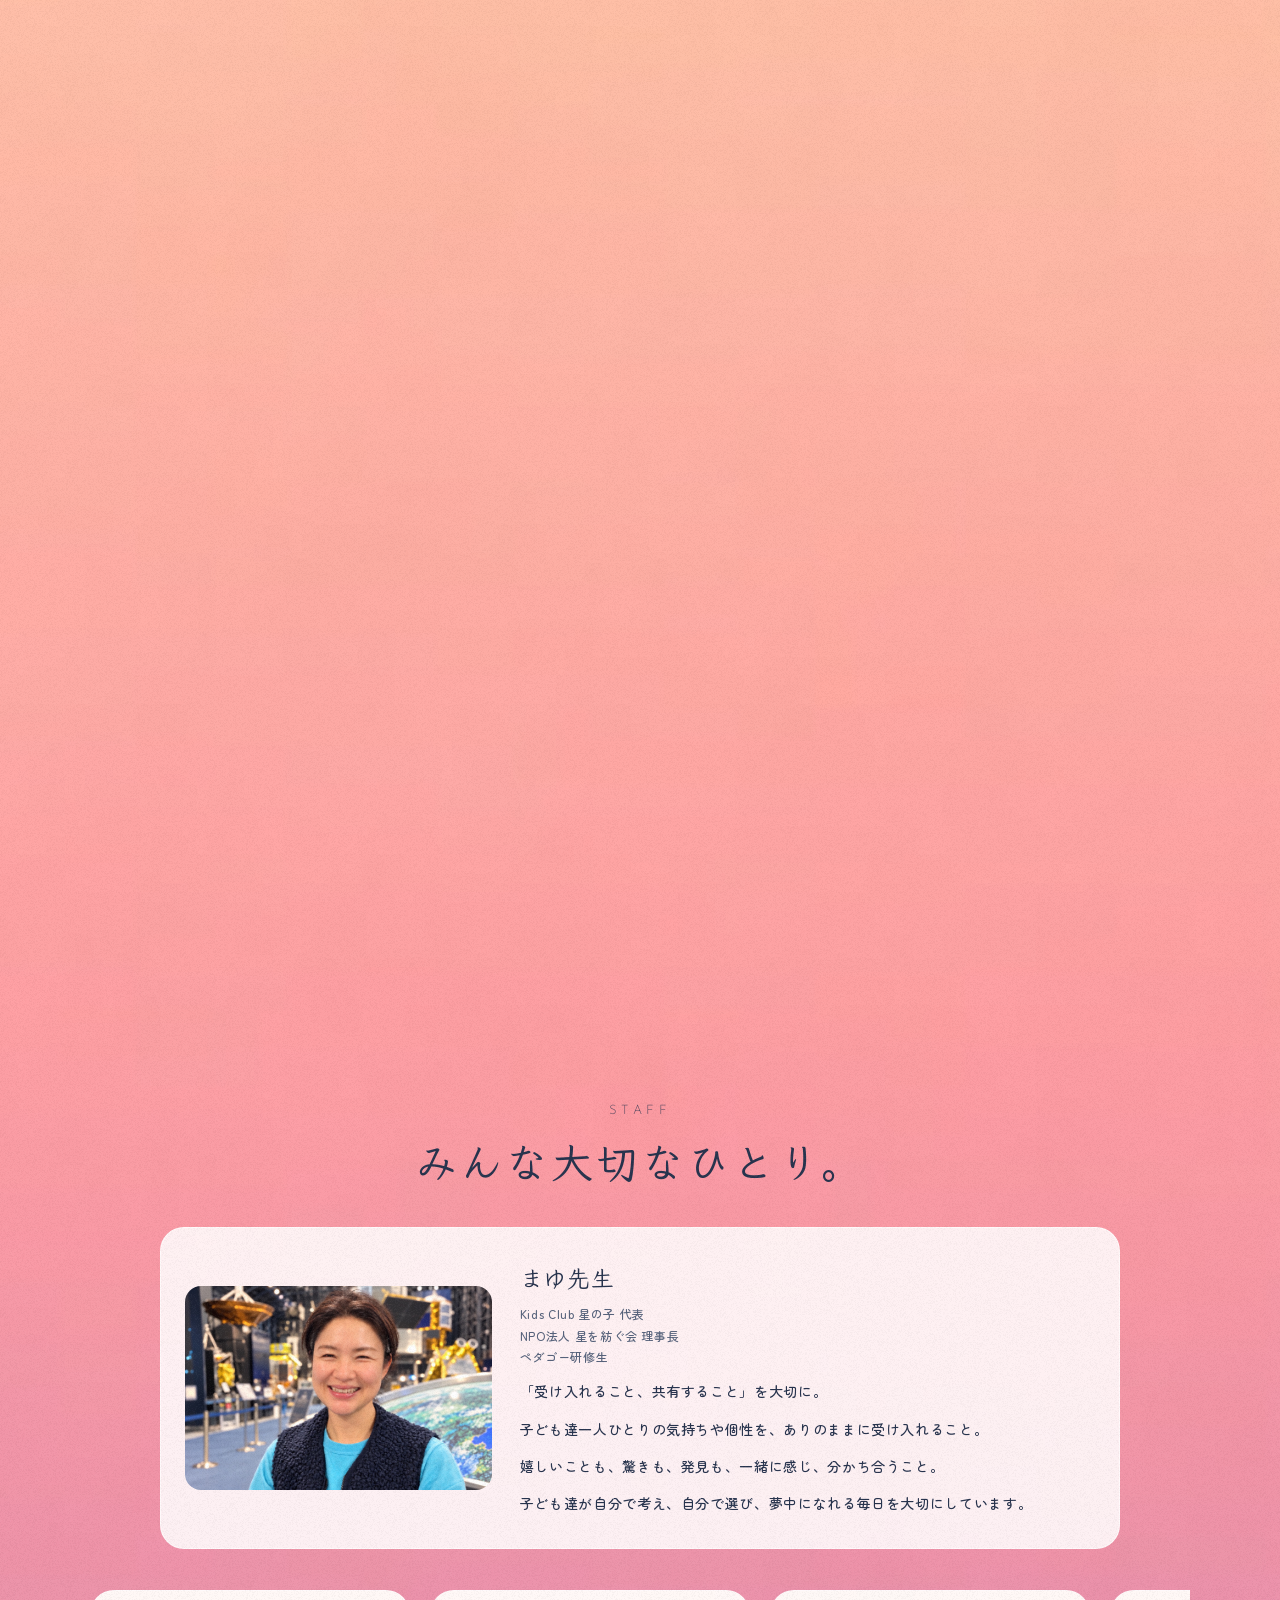
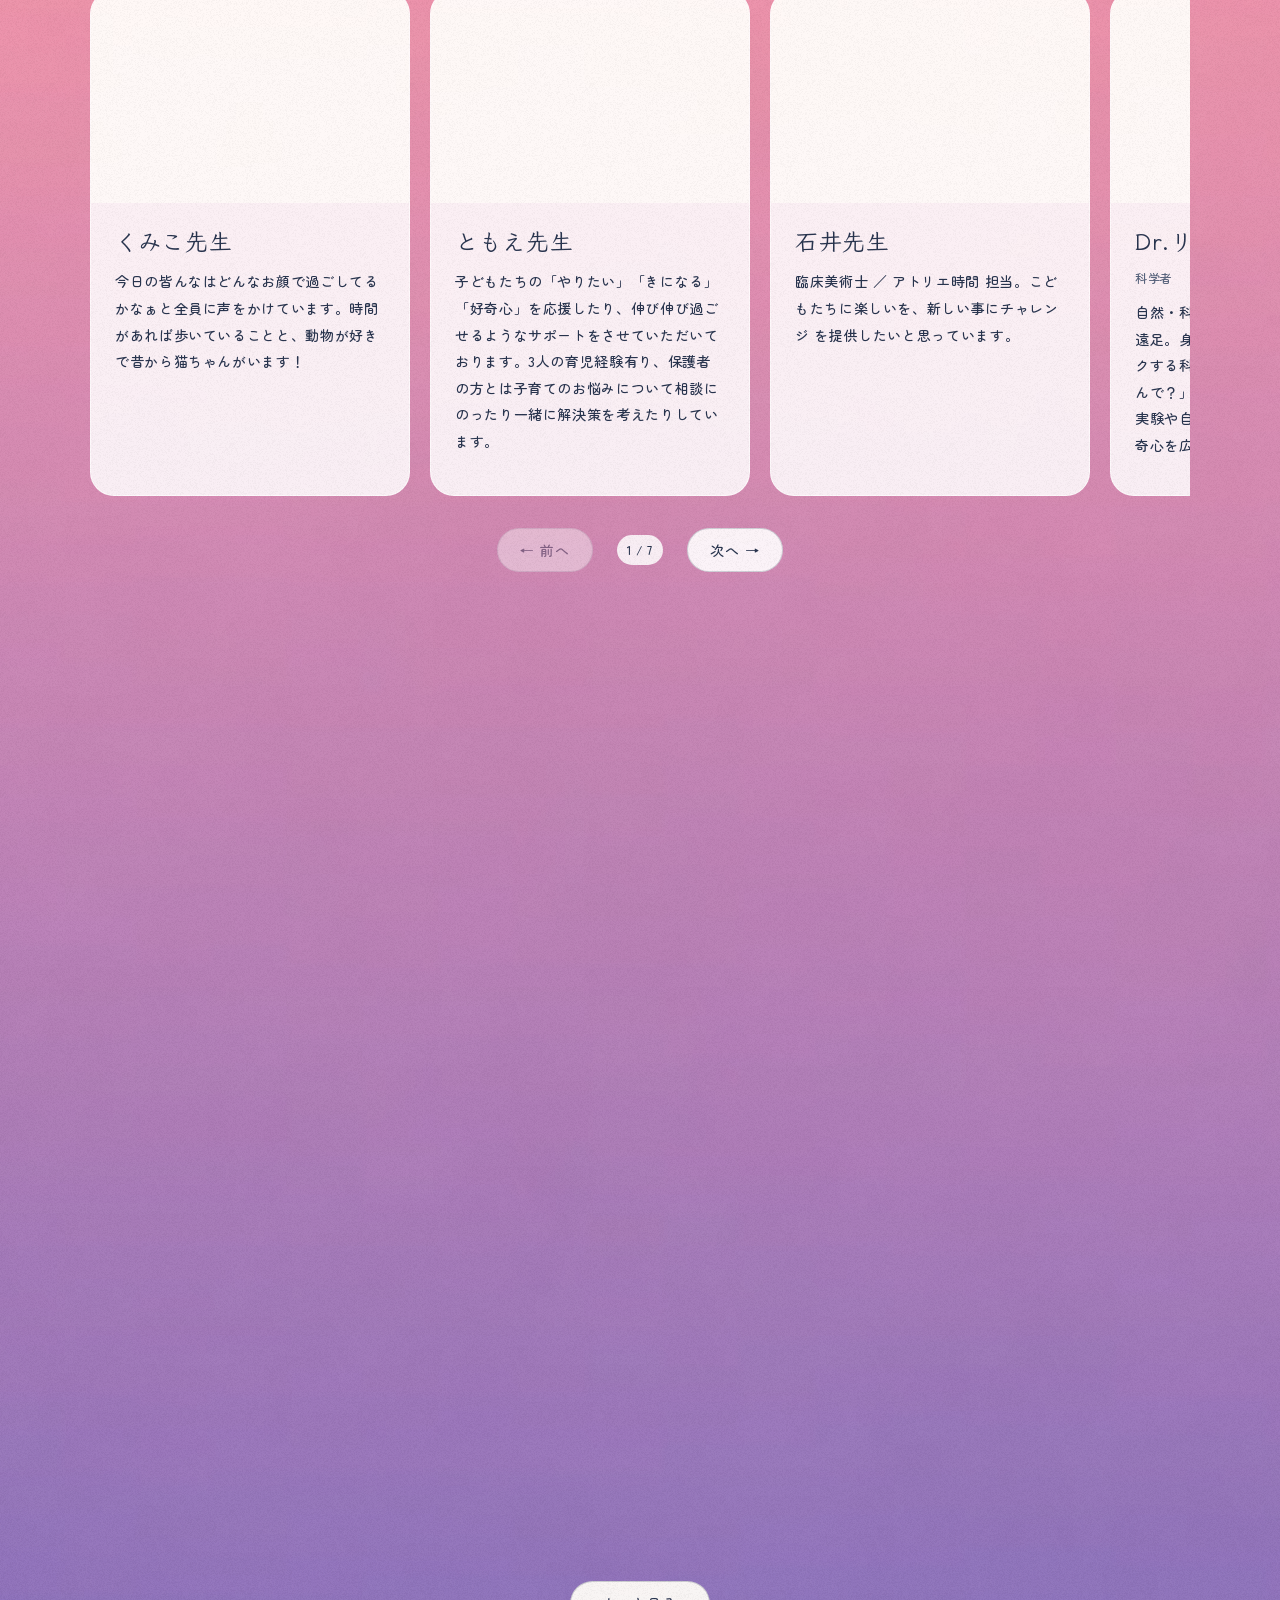
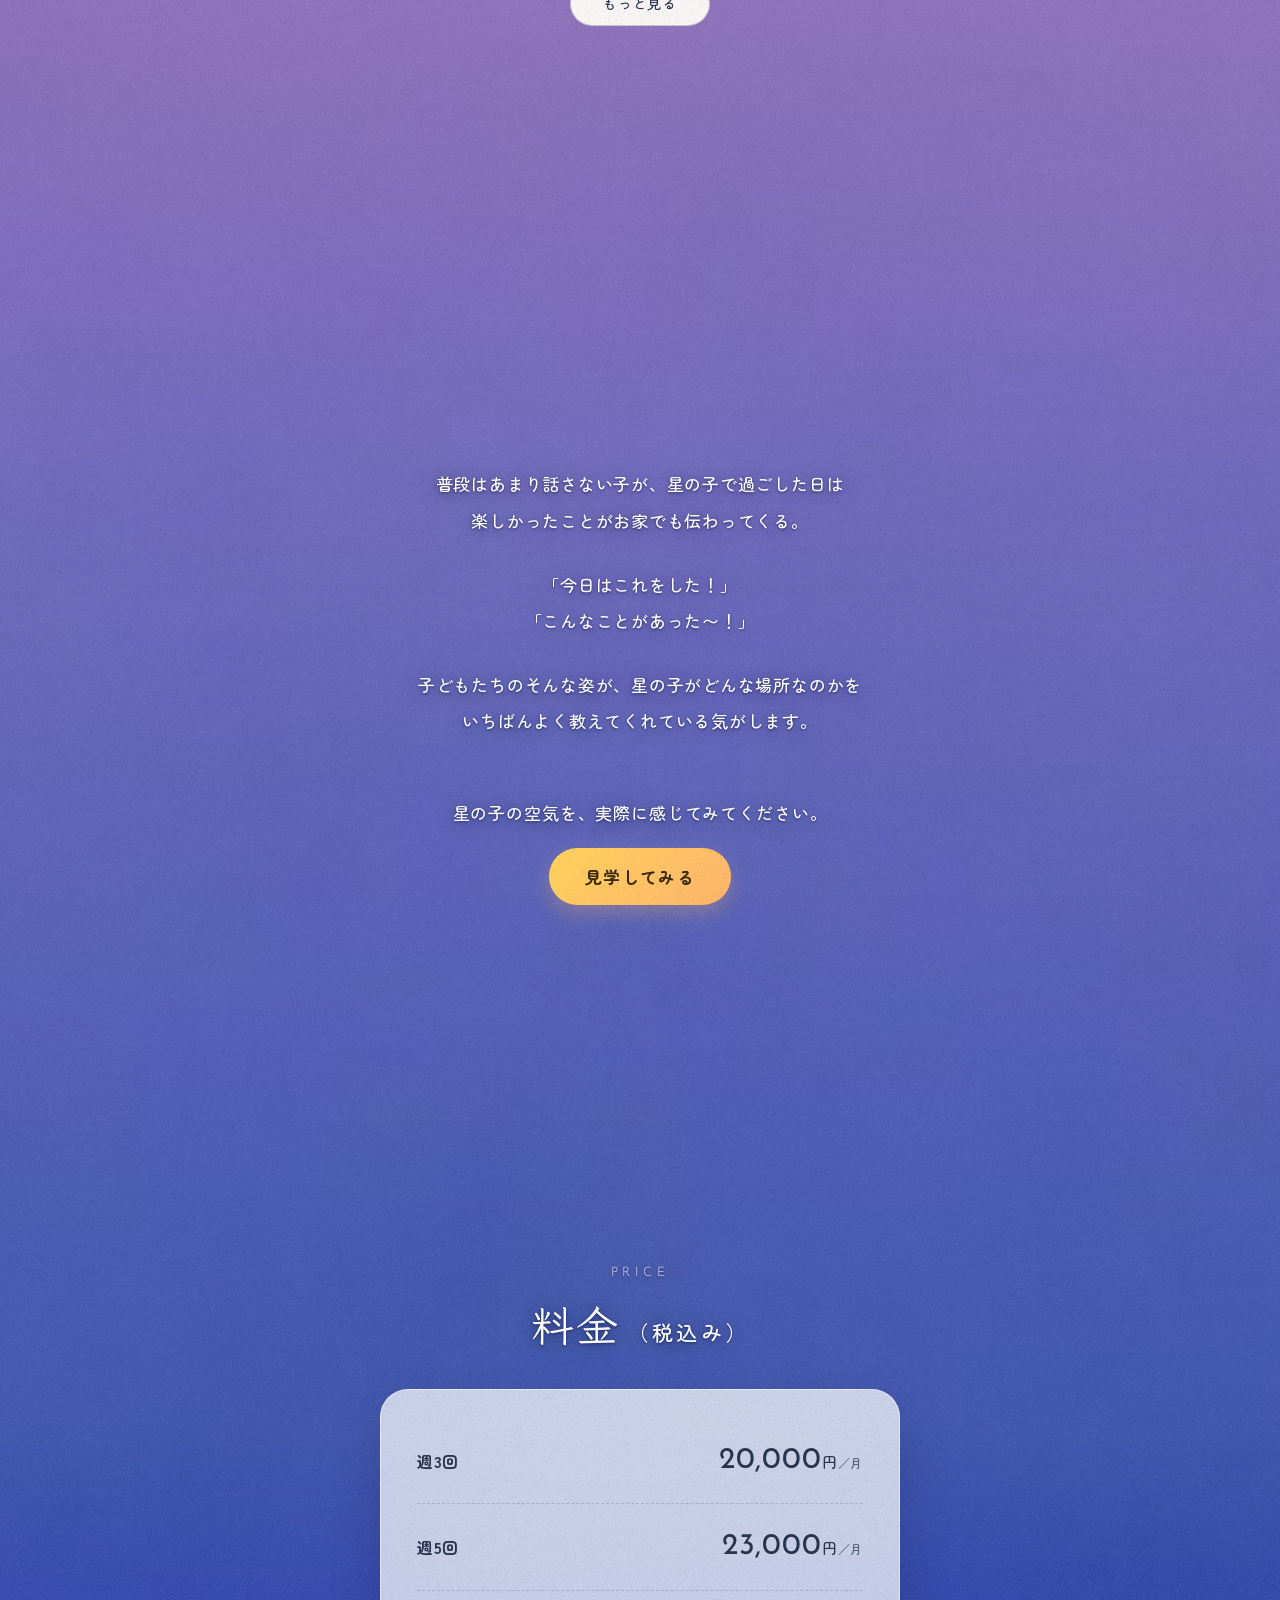
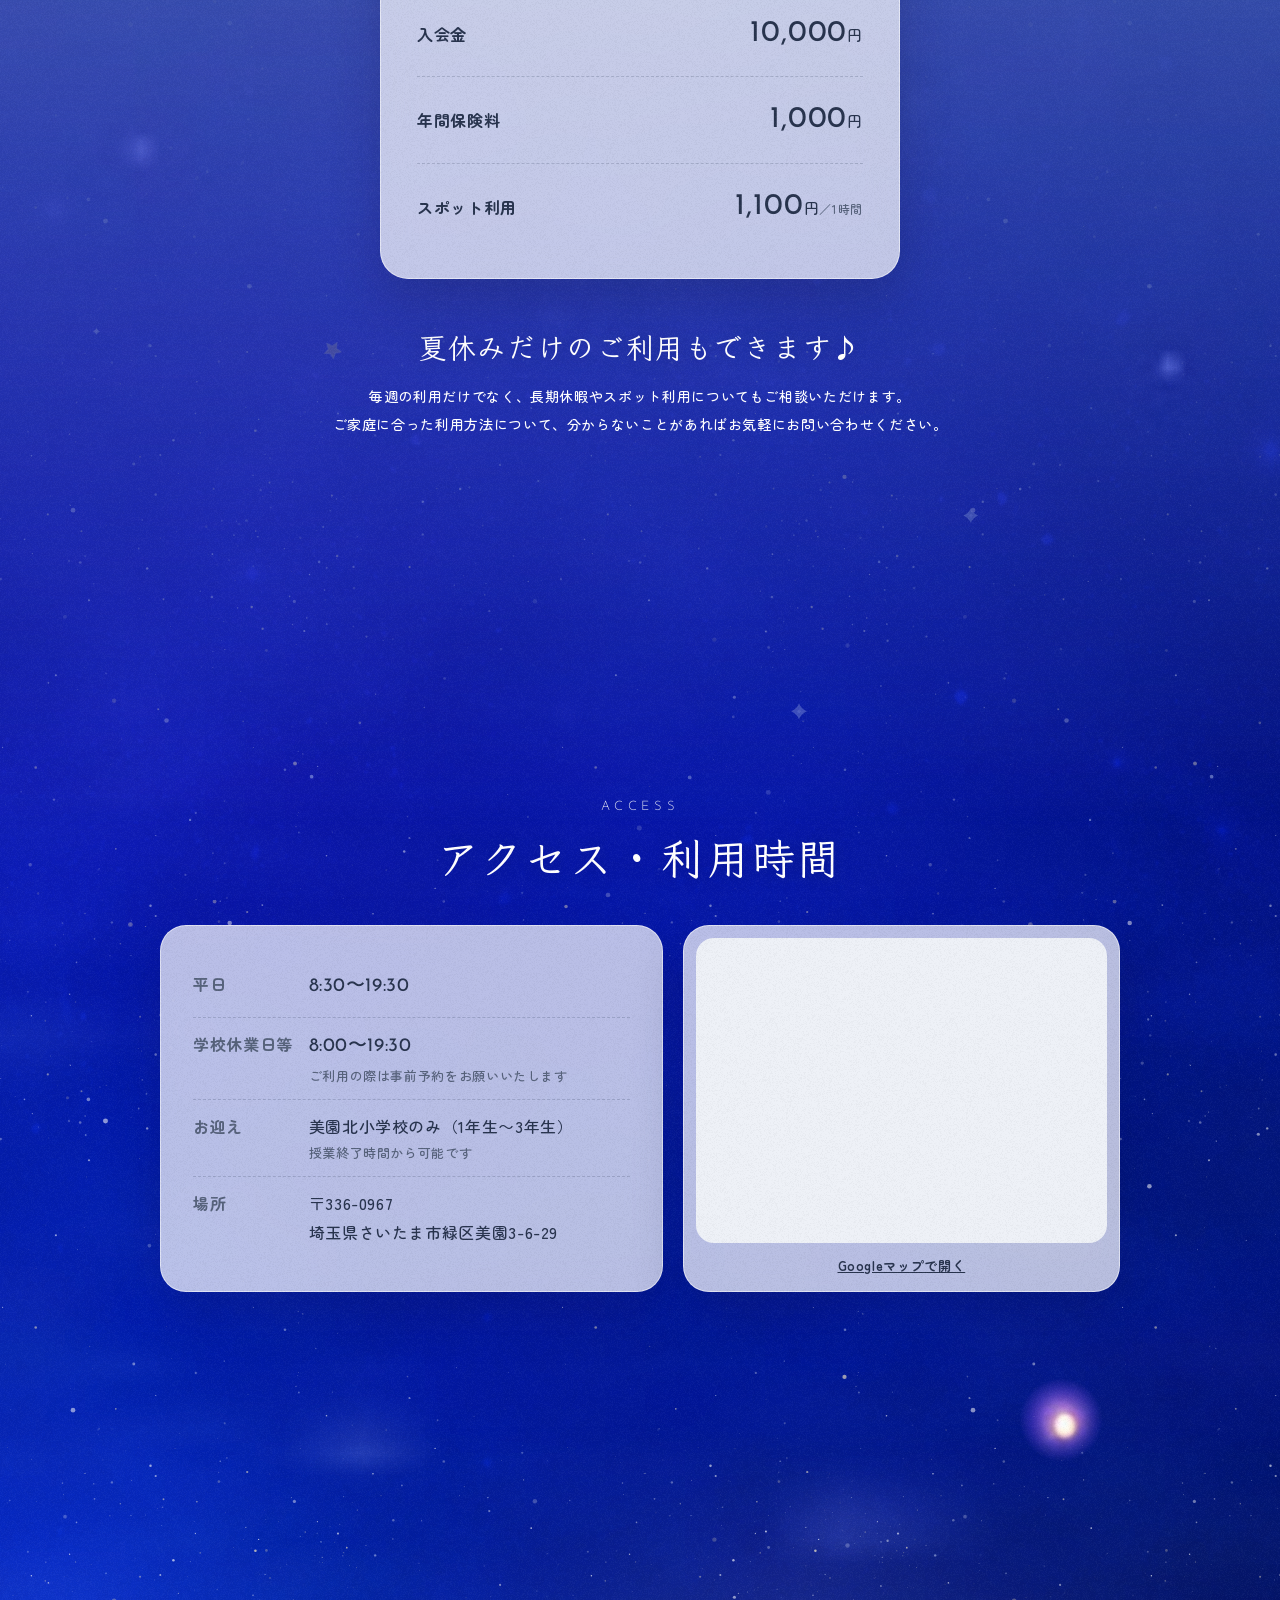
==== commit e1f13e13: "Remove added reading panels and adjust evening text colors" ====
--- a/index.html
+++ b/index.html
@@ -15,7 +15,7 @@
 <link rel="stylesheet" href="css/sections.css?v=20261027-parent-compact1">
 <link rel="stylesheet" href="css/space.css?v=20261027-photo-only2">
 <link rel="stylesheet" href="css/typography.css?v=20261027-read-weight2">
-<link rel="stylesheet" href="css/reference-sky.css?v=20261027-sky1">
+<link rel="stylesheet" href="css/reference-sky.css?v=20261027-sky-no-panels2">
 </head>
 <body>
 
@@ -30,7 +30,7 @@
 @media(max-width:360px){.site-header{top:var(--draft-bar-height,48px)}}
 .replay{top:calc(46px + env(safe-area-inset-top,0px))}
 </style>
-<div class="draft-bar" data-nosnippet>更新：<time datetime="2026-10-27T16:06:28+09:00">2026/10/27 16:06</time>（JST）｜【要確認】は仮の内容です</div>
+<div class="draft-bar" data-nosnippet>更新：<time datetime="2026-10-27T16:14:22+09:00">2026/10/27 16:14</time>（JST）｜【要確認】は仮の内容です</div>
 <header class="site-header" data-tone="light">
   <a class="brand" href="#top" aria-label="浦和美園の民間学童 Kids Club 星の子 トップへ">
     <img class="brand-mark" src="assets/src/hoshinoko-octopus-transparent.png" alt="" width="24" height="24" decoding="async">
@@ -446,6 +446,6 @@
 <script src="js/voices.js?v=20261027-batch1"></script>
 <script src="js/space.js?v=20261027-photo-only2"></script>
 <script src="js/story.js?v=20261027-photo-ending1"></script>
-<script src="js/reference-sky.js?v=20261027-sky1"></script>
+<script src="js/reference-sky.js?v=20261027-sky-no-panels2"></script>
 </body>
 </html>
--- a/css/reference-sky.css
+++ b/css/reference-sky.css
@@ -7,5 +7,5 @@
 html[data-sky-theme] .reference-ink,html[data-sky-theme] .reference-ink p,html[data-sky-theme] .reference-ink small{color:#27334d!important;text-shadow:none!important}
 html[data-sky-theme] .reference-white,html[data-sky-theme] .reference-white p,html[data-sky-theme] .reference-white small{color:#fff!important;text-shadow:0 1px 3px rgba(10,22,66,.62),0 2px 18px rgba(10,22,66,.5)!important}
 
-/* Purple midtones need a light reading surface rather than a premature white-text switch. */
-html[data-sky-theme] .reference-transition{background:rgba(255,253,248,.86);border-radius:12px;box-shadow:0 0 0 12px rgba(255,253,248,.86)}
+/* Darker text, without a panel, carries the middle evening tones. */
+html[data-sky-theme] .reference-dusk-ink,html[data-sky-theme] .reference-dusk-ink p,html[data-sky-theme] .reference-dusk-ink small{color:#000!important;text-shadow:none!important}
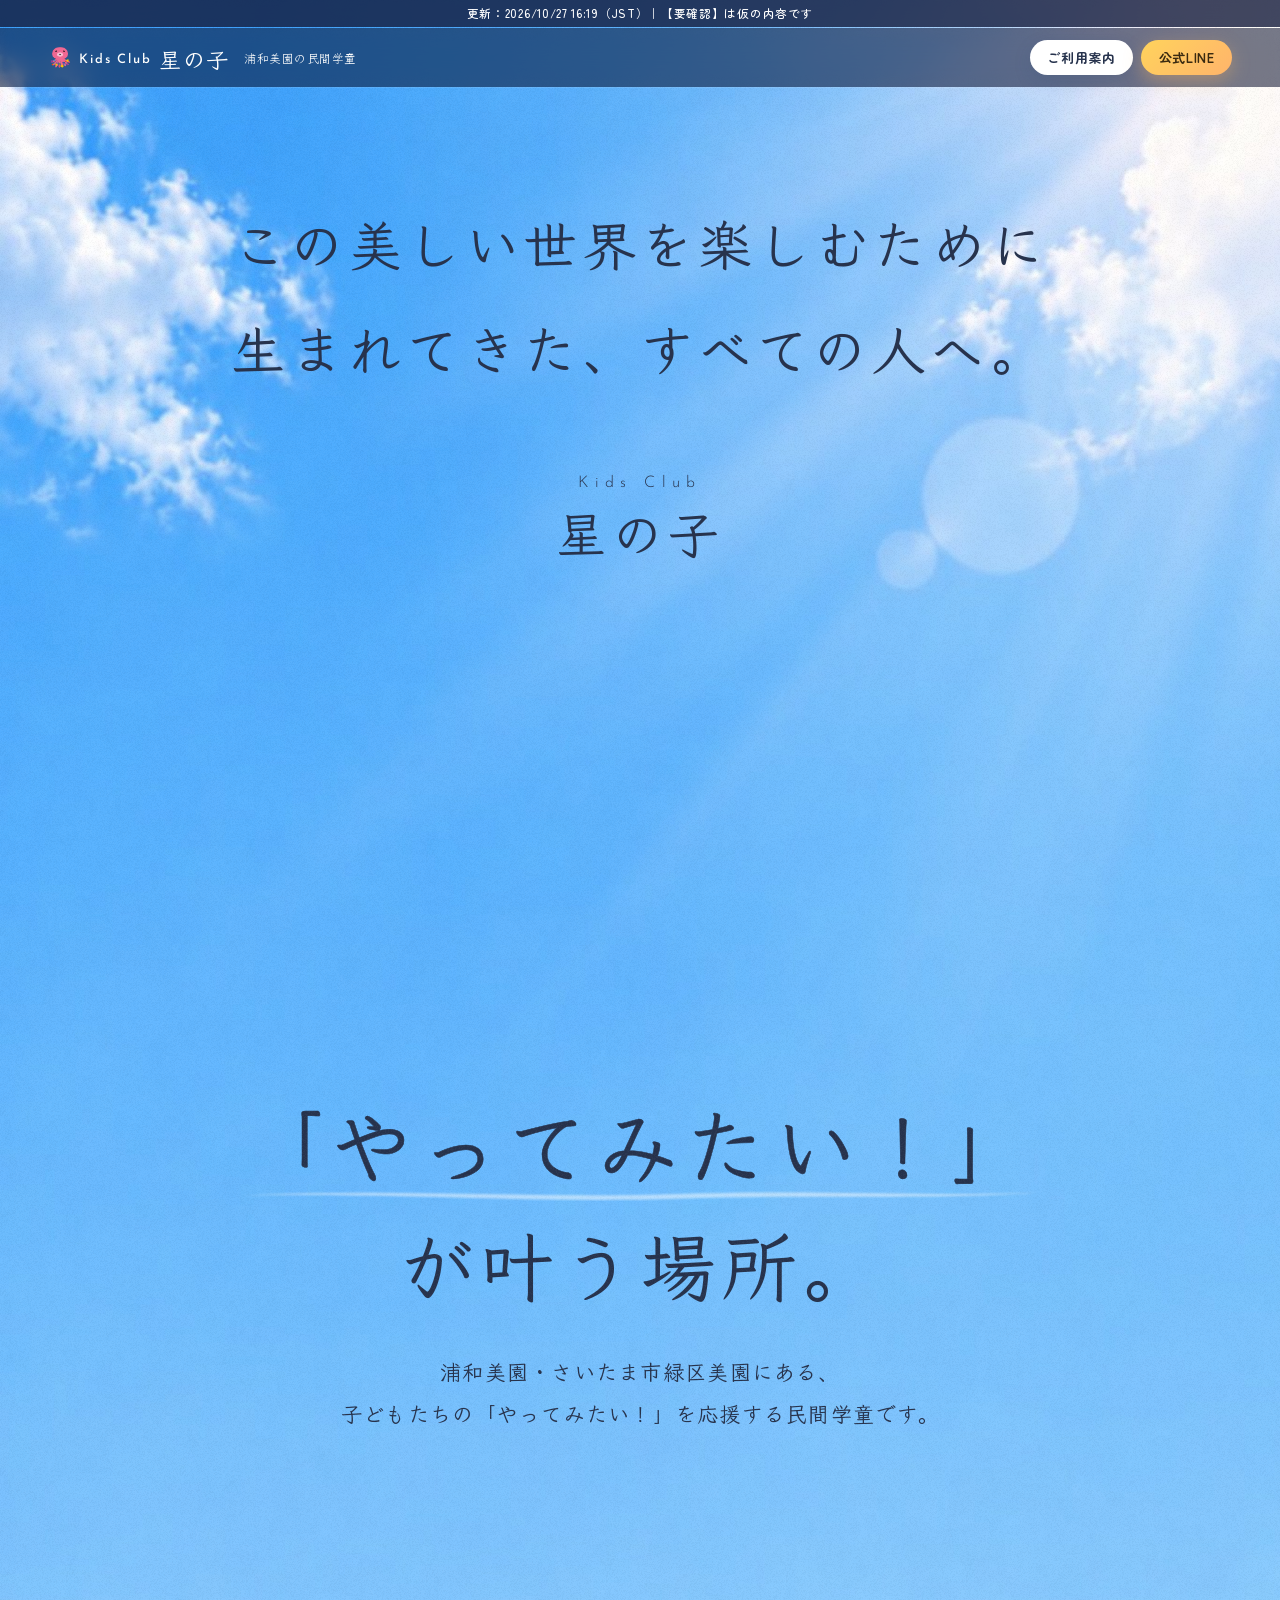
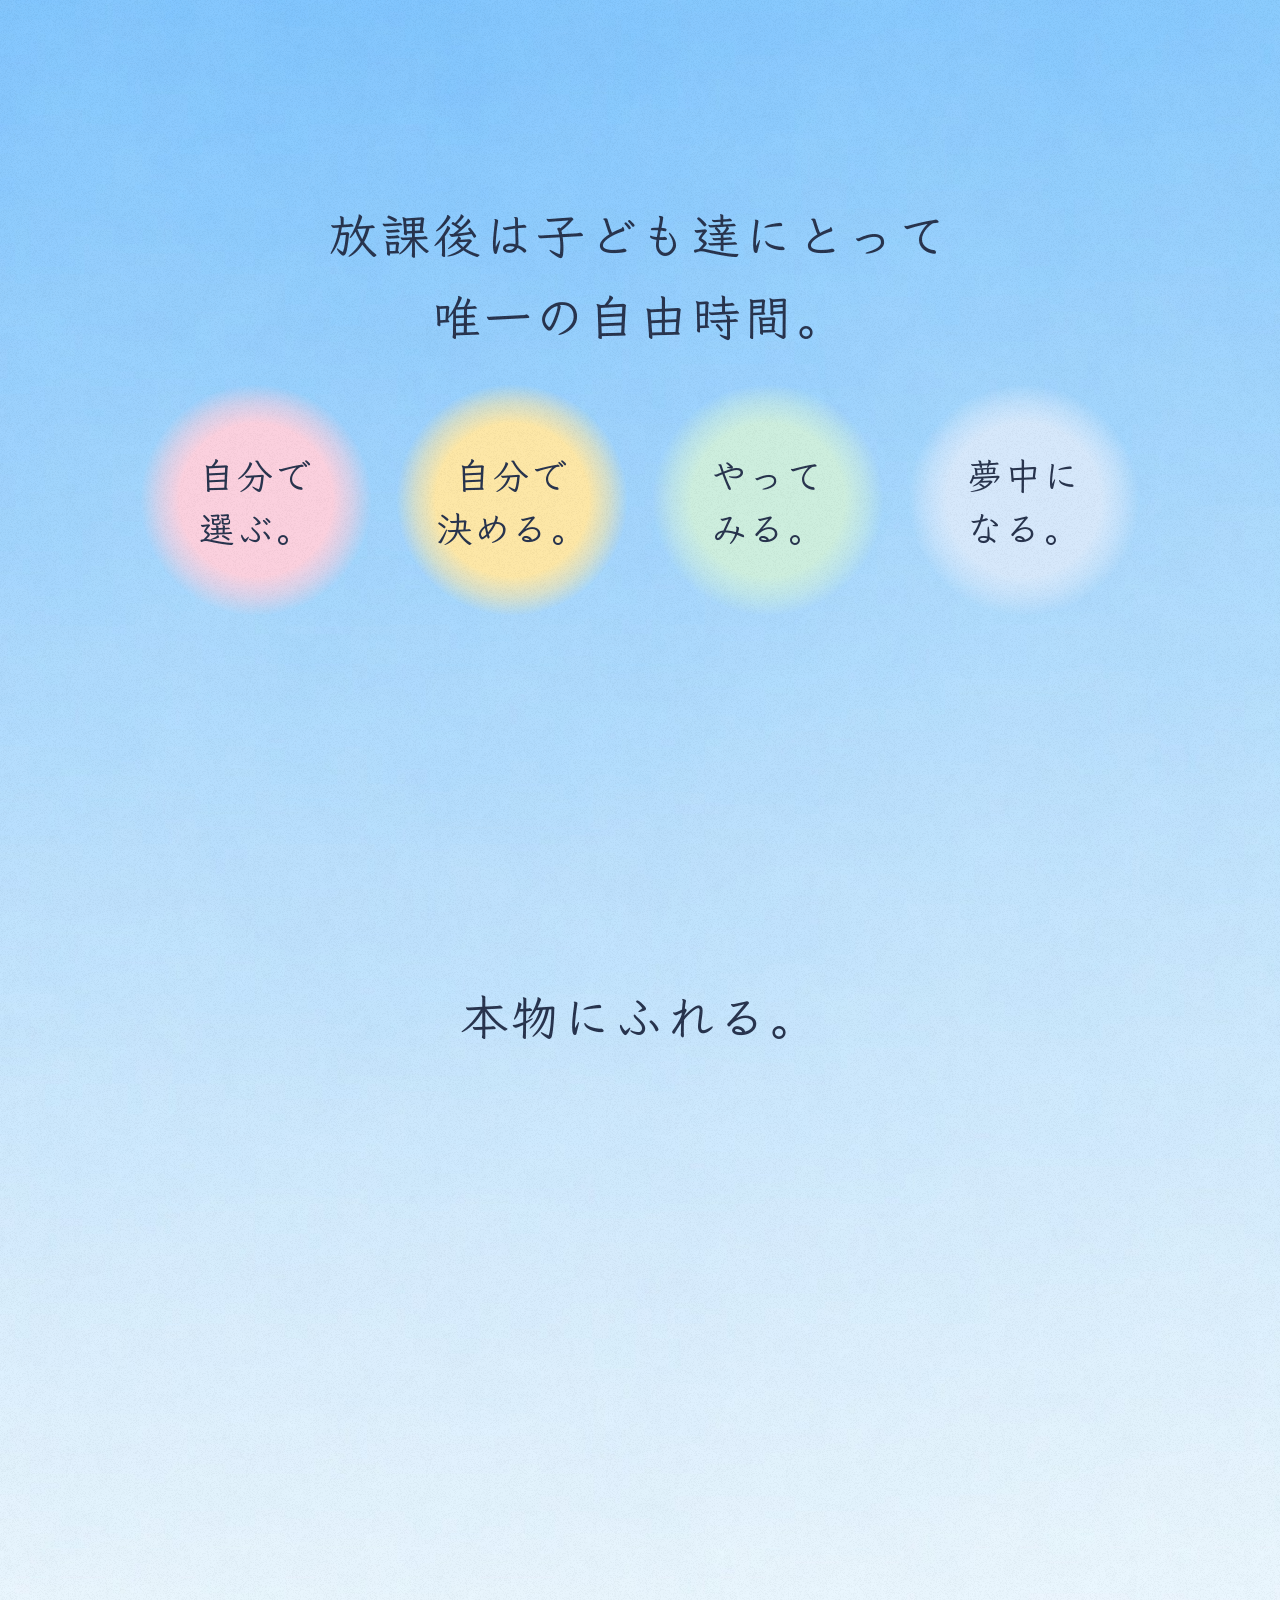
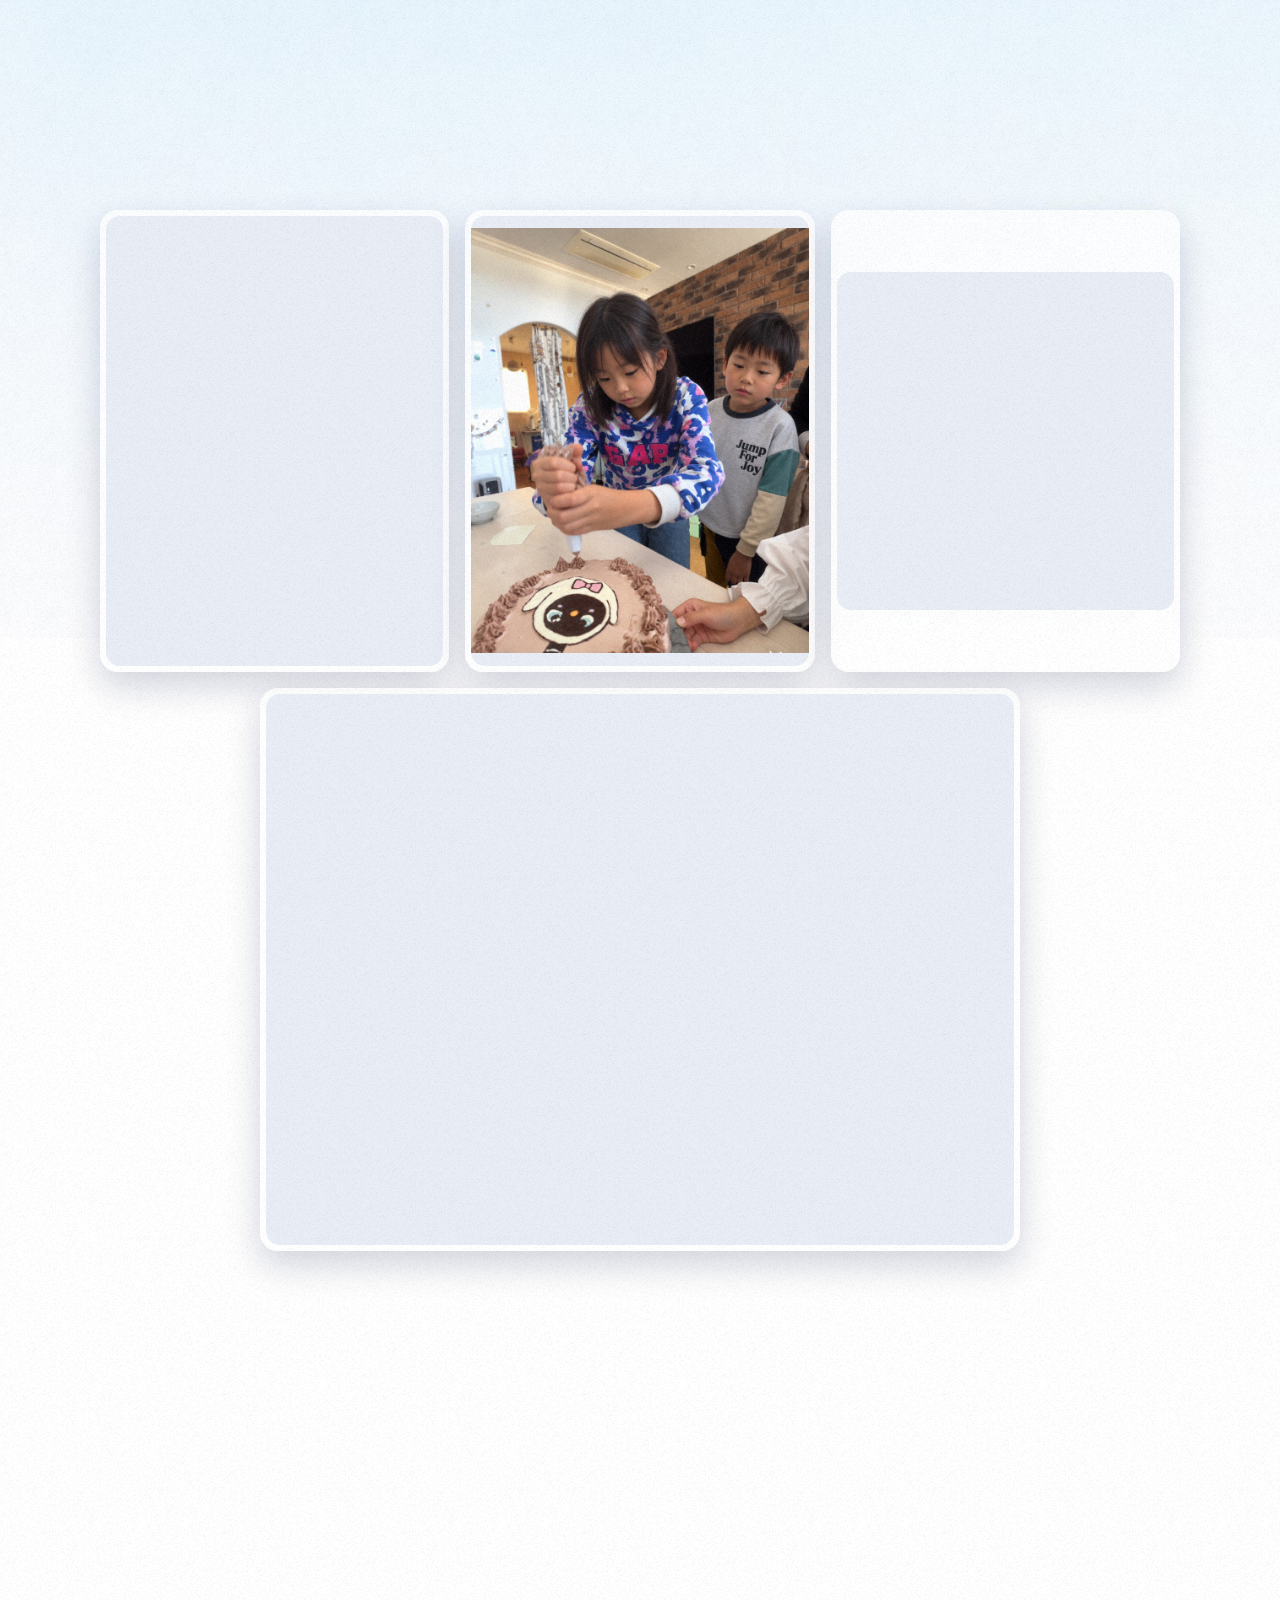
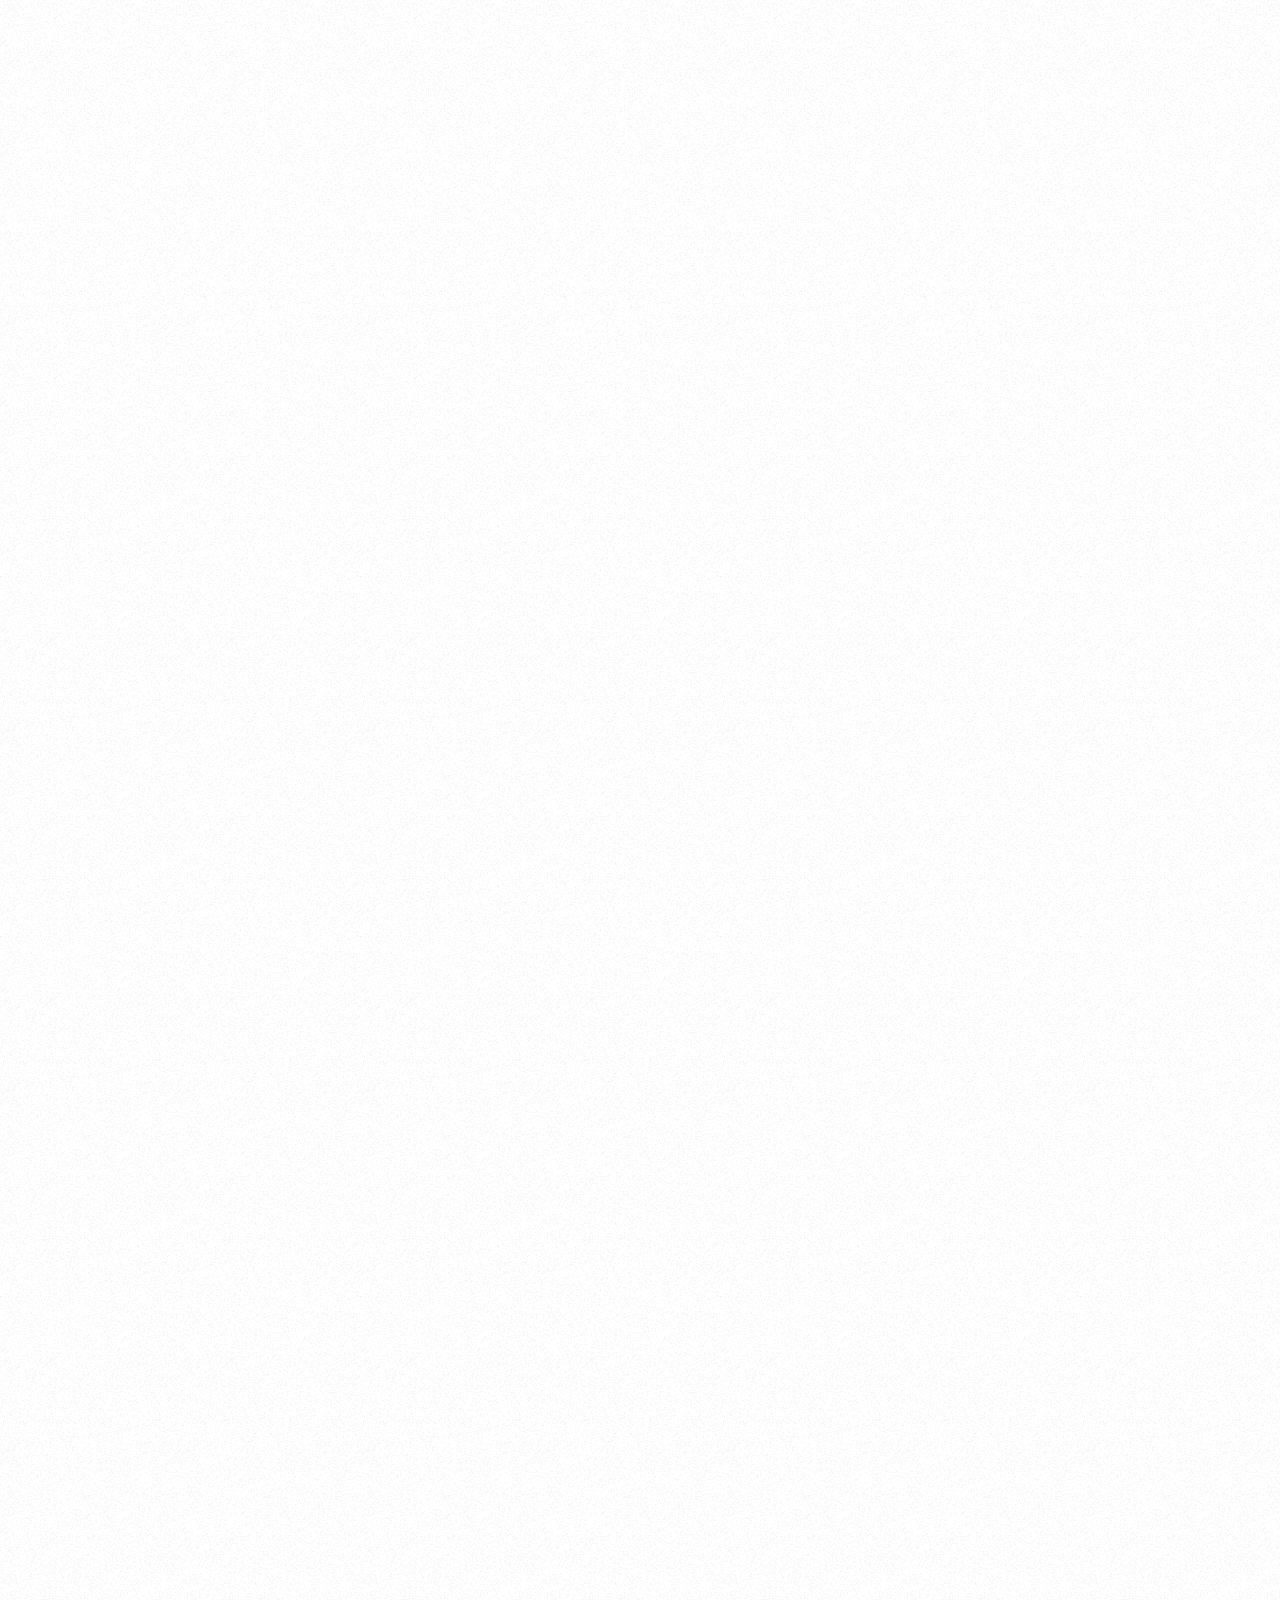
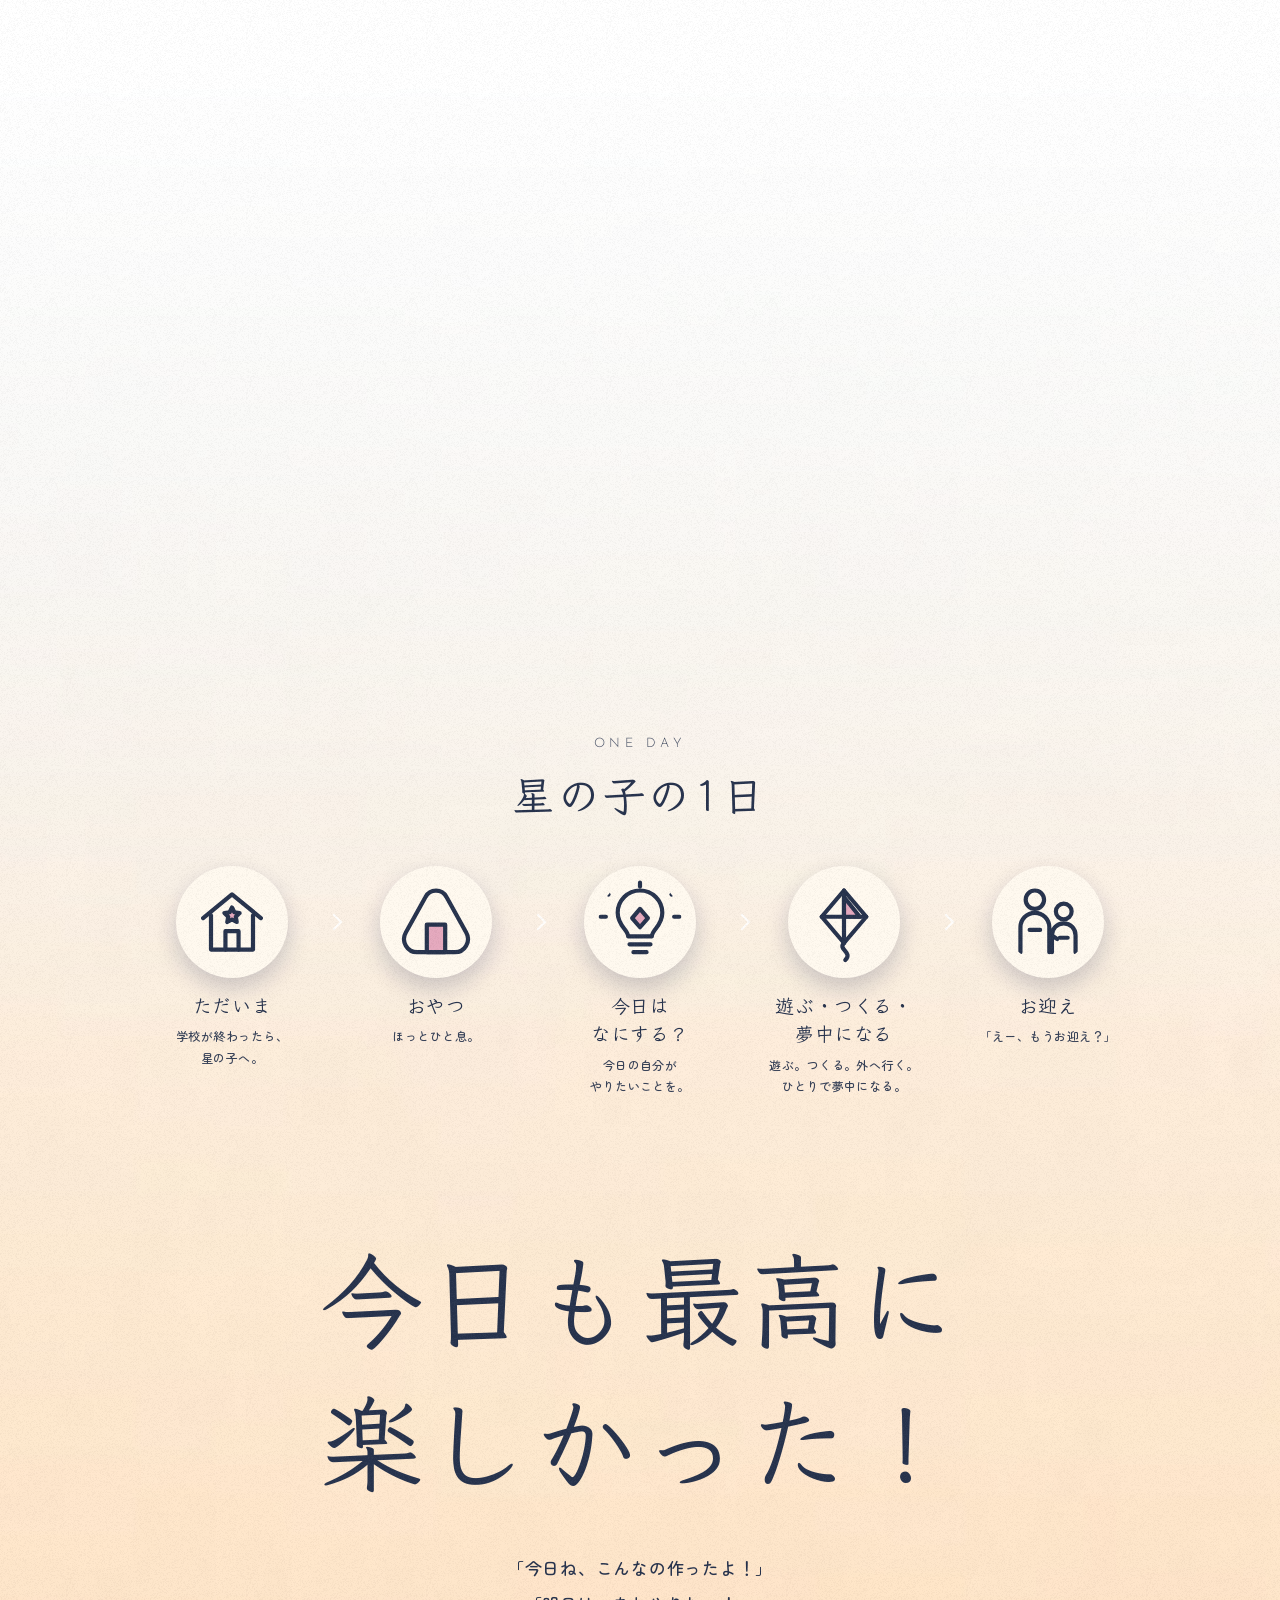
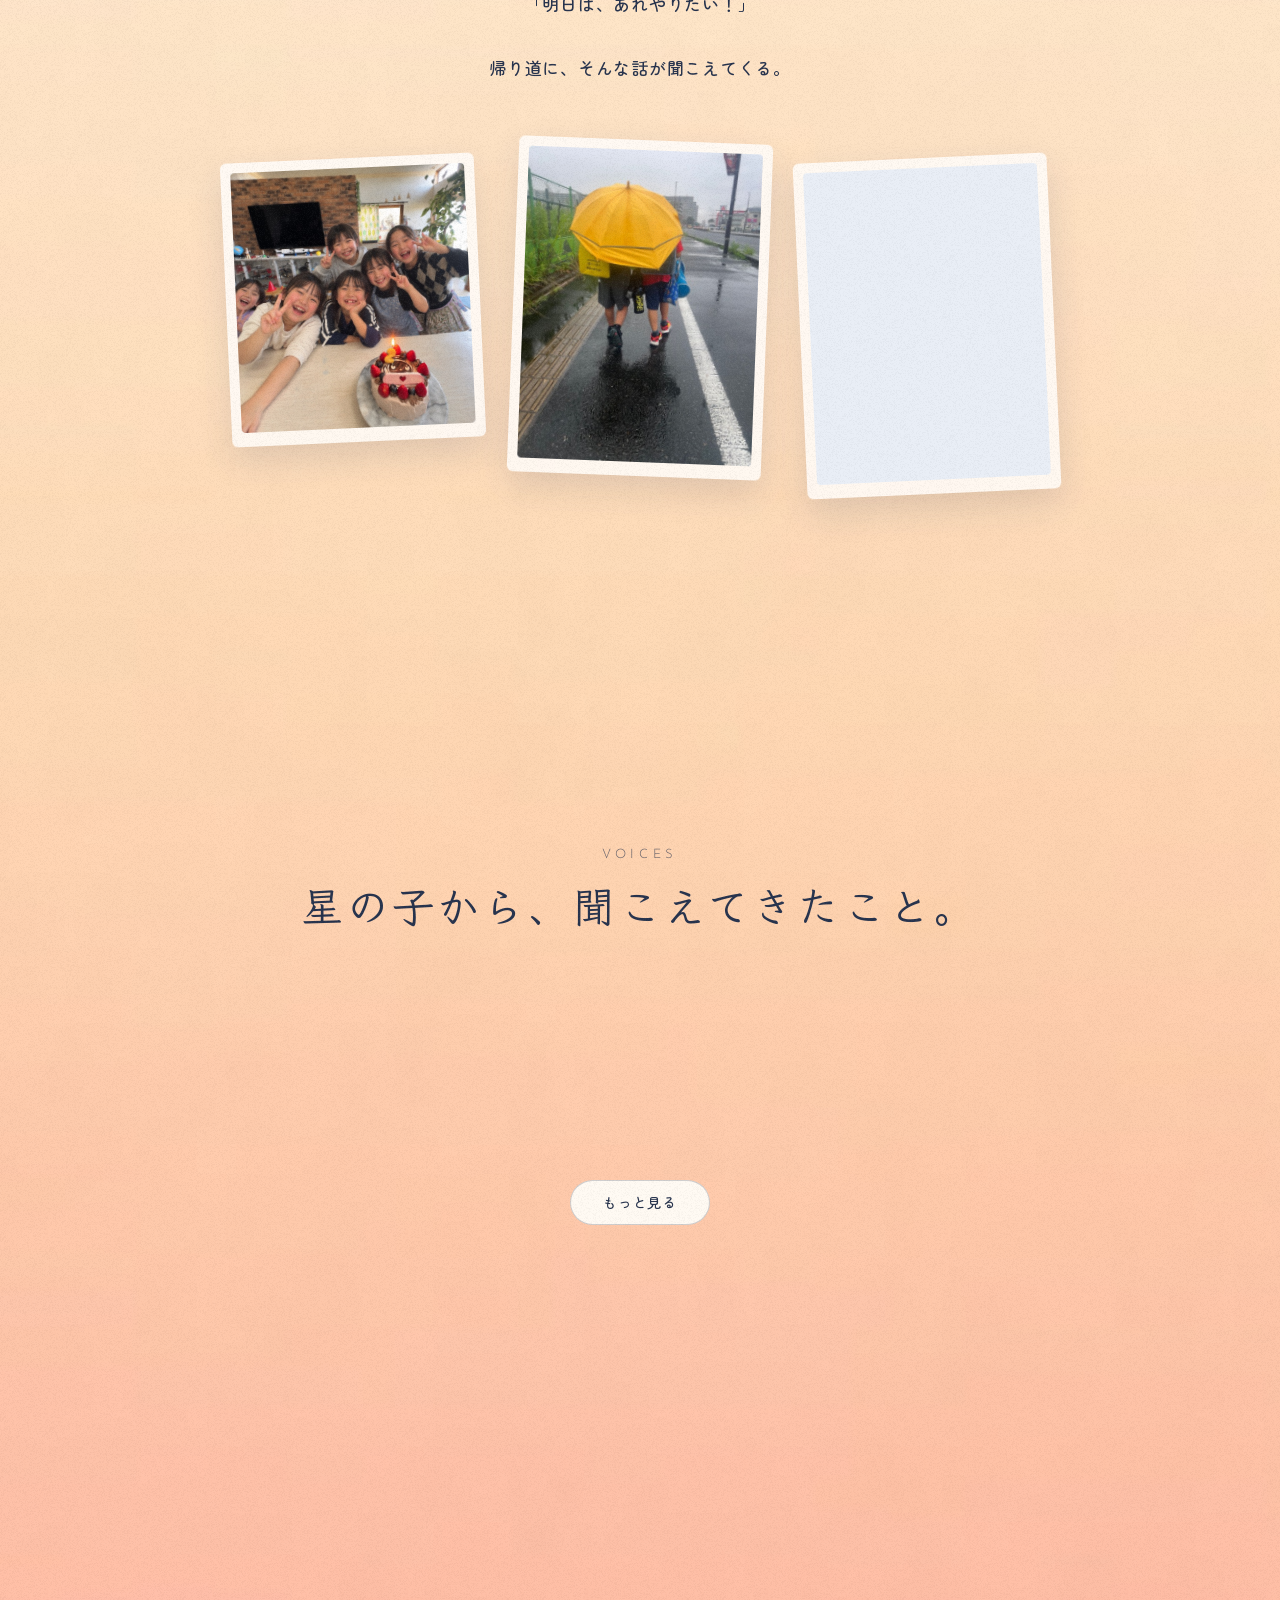
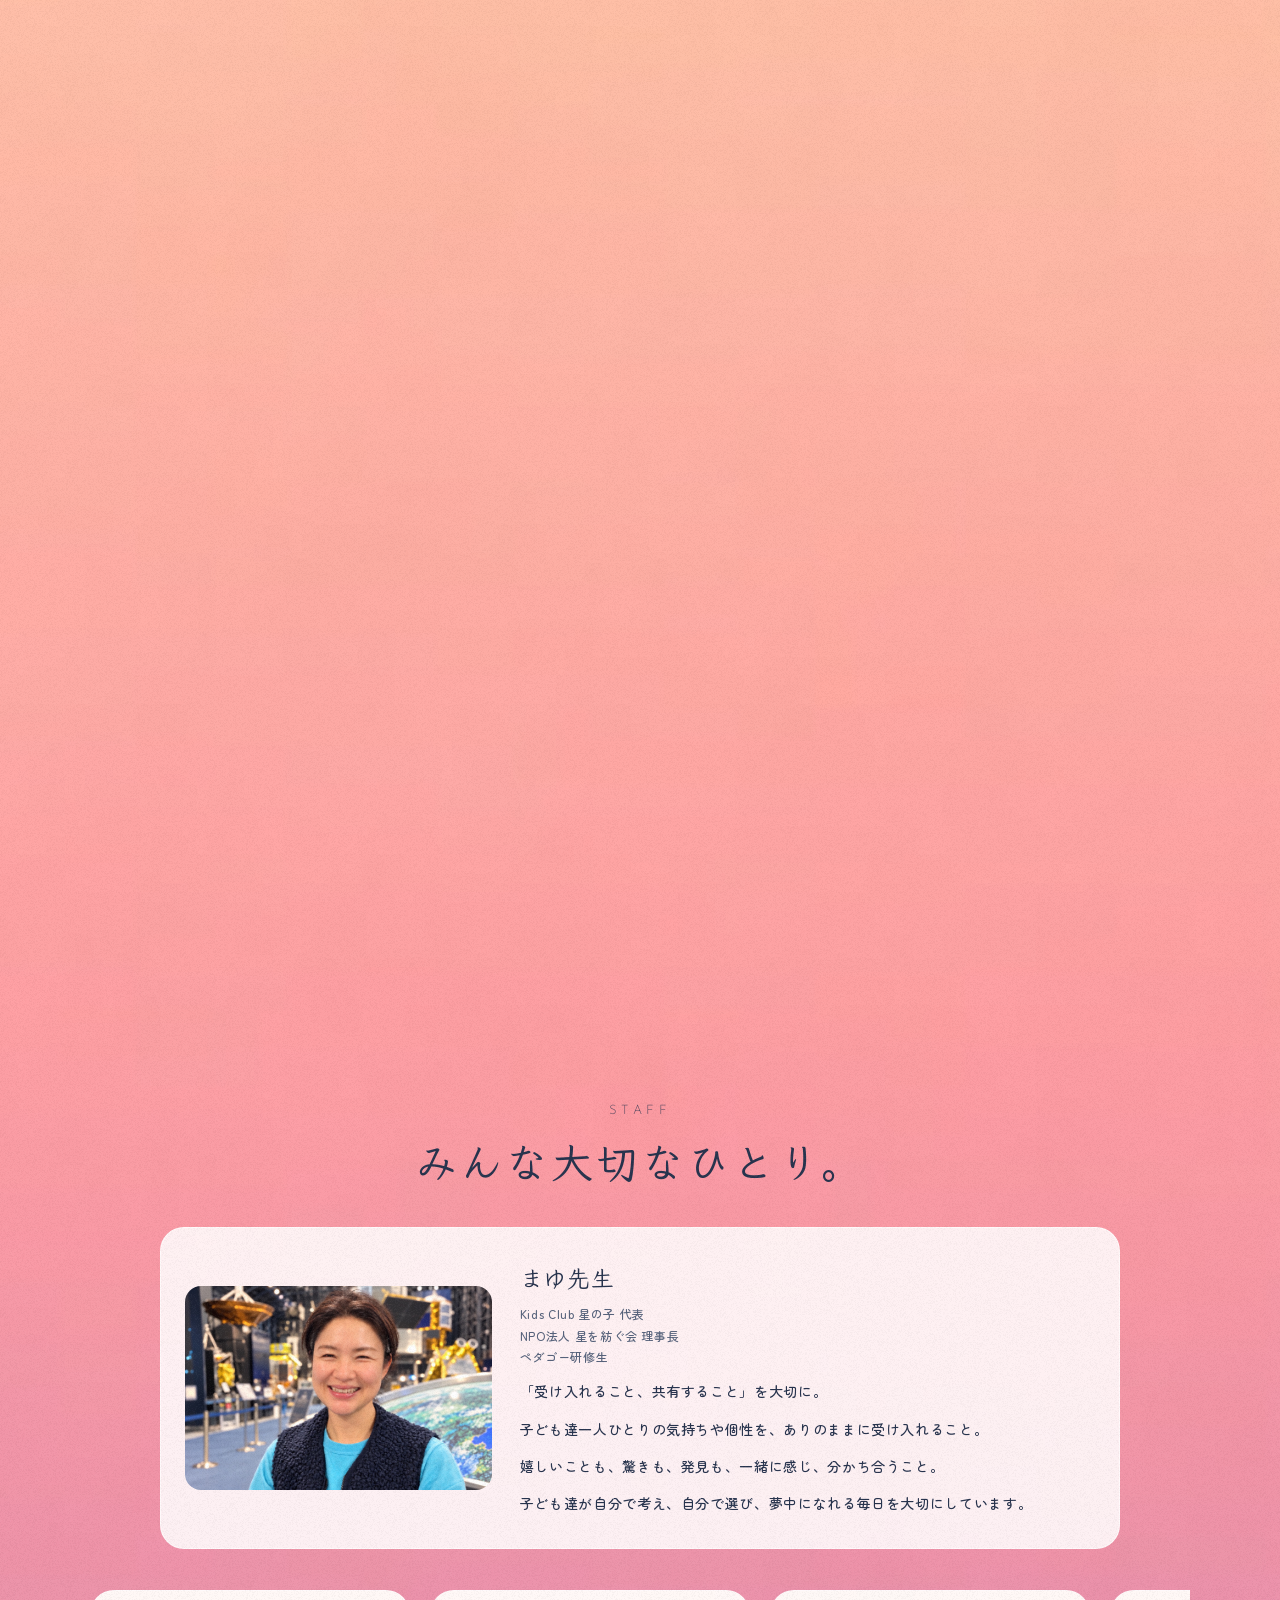
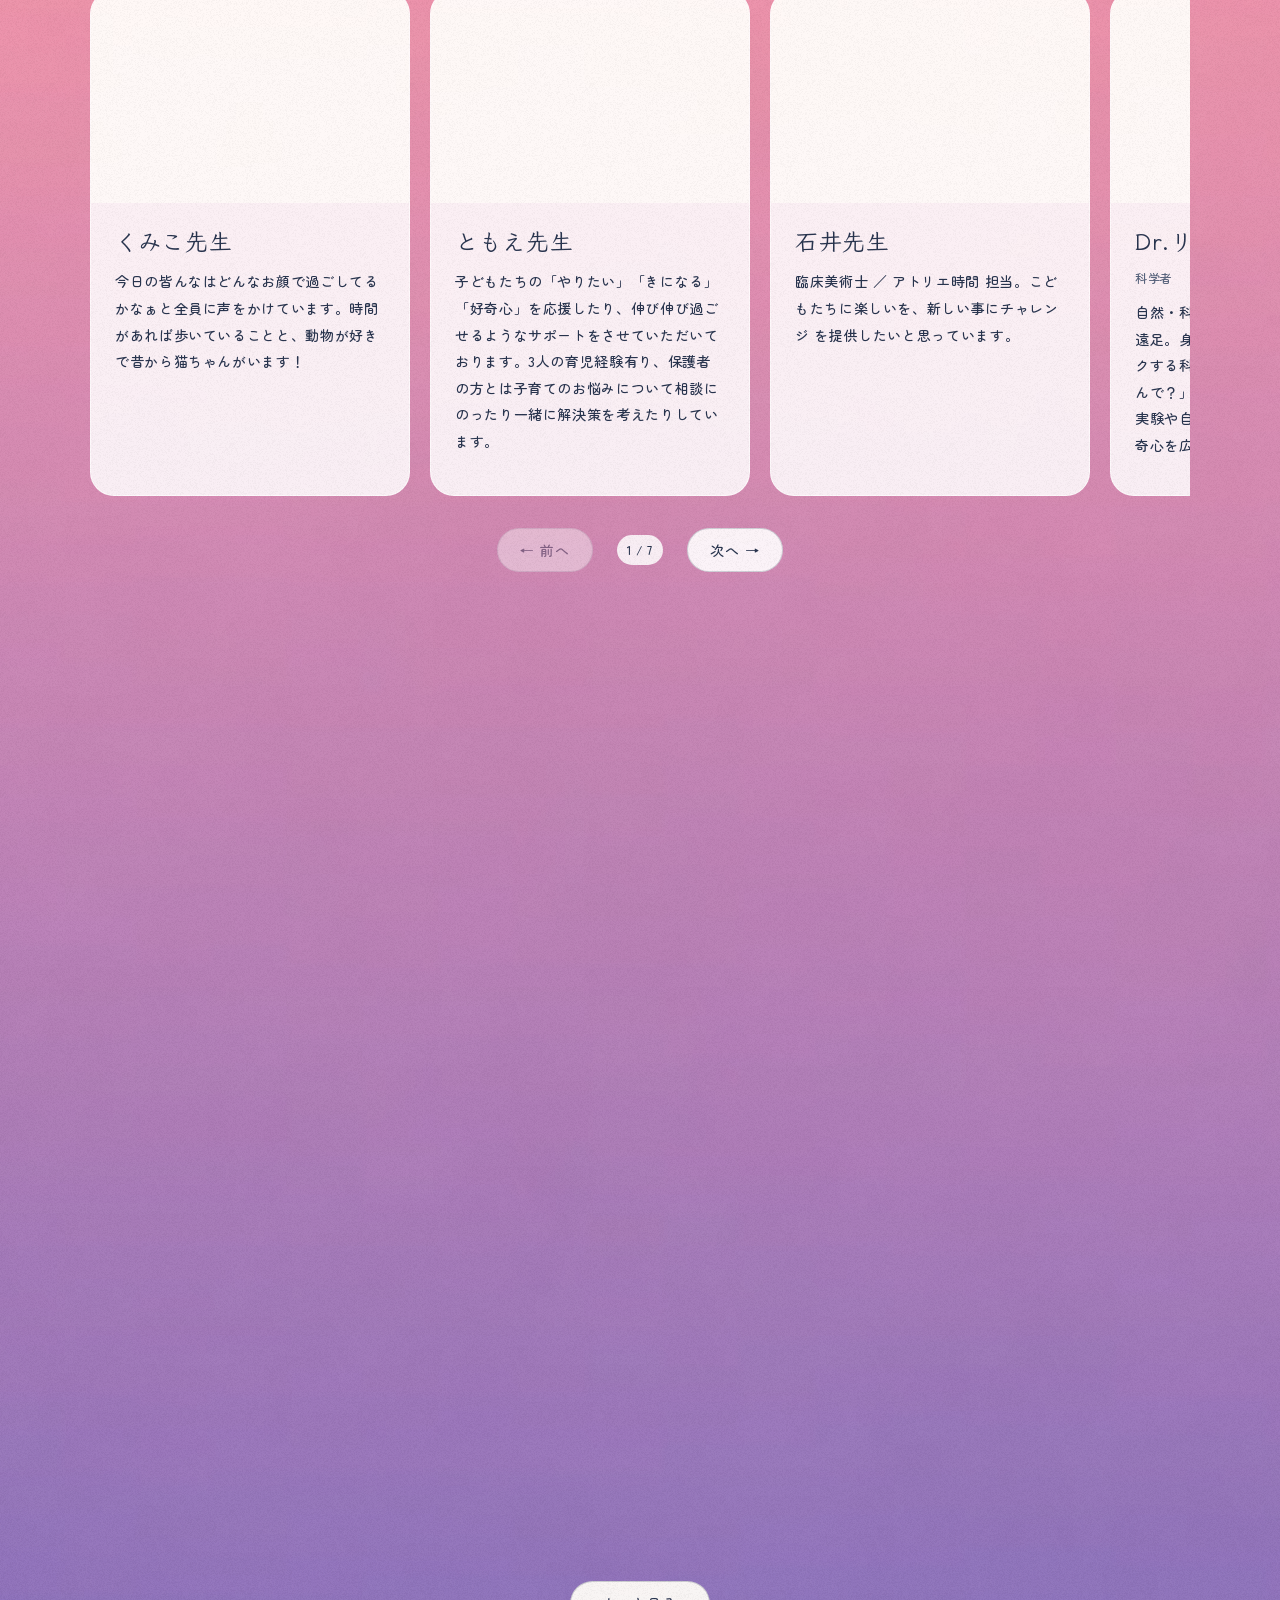
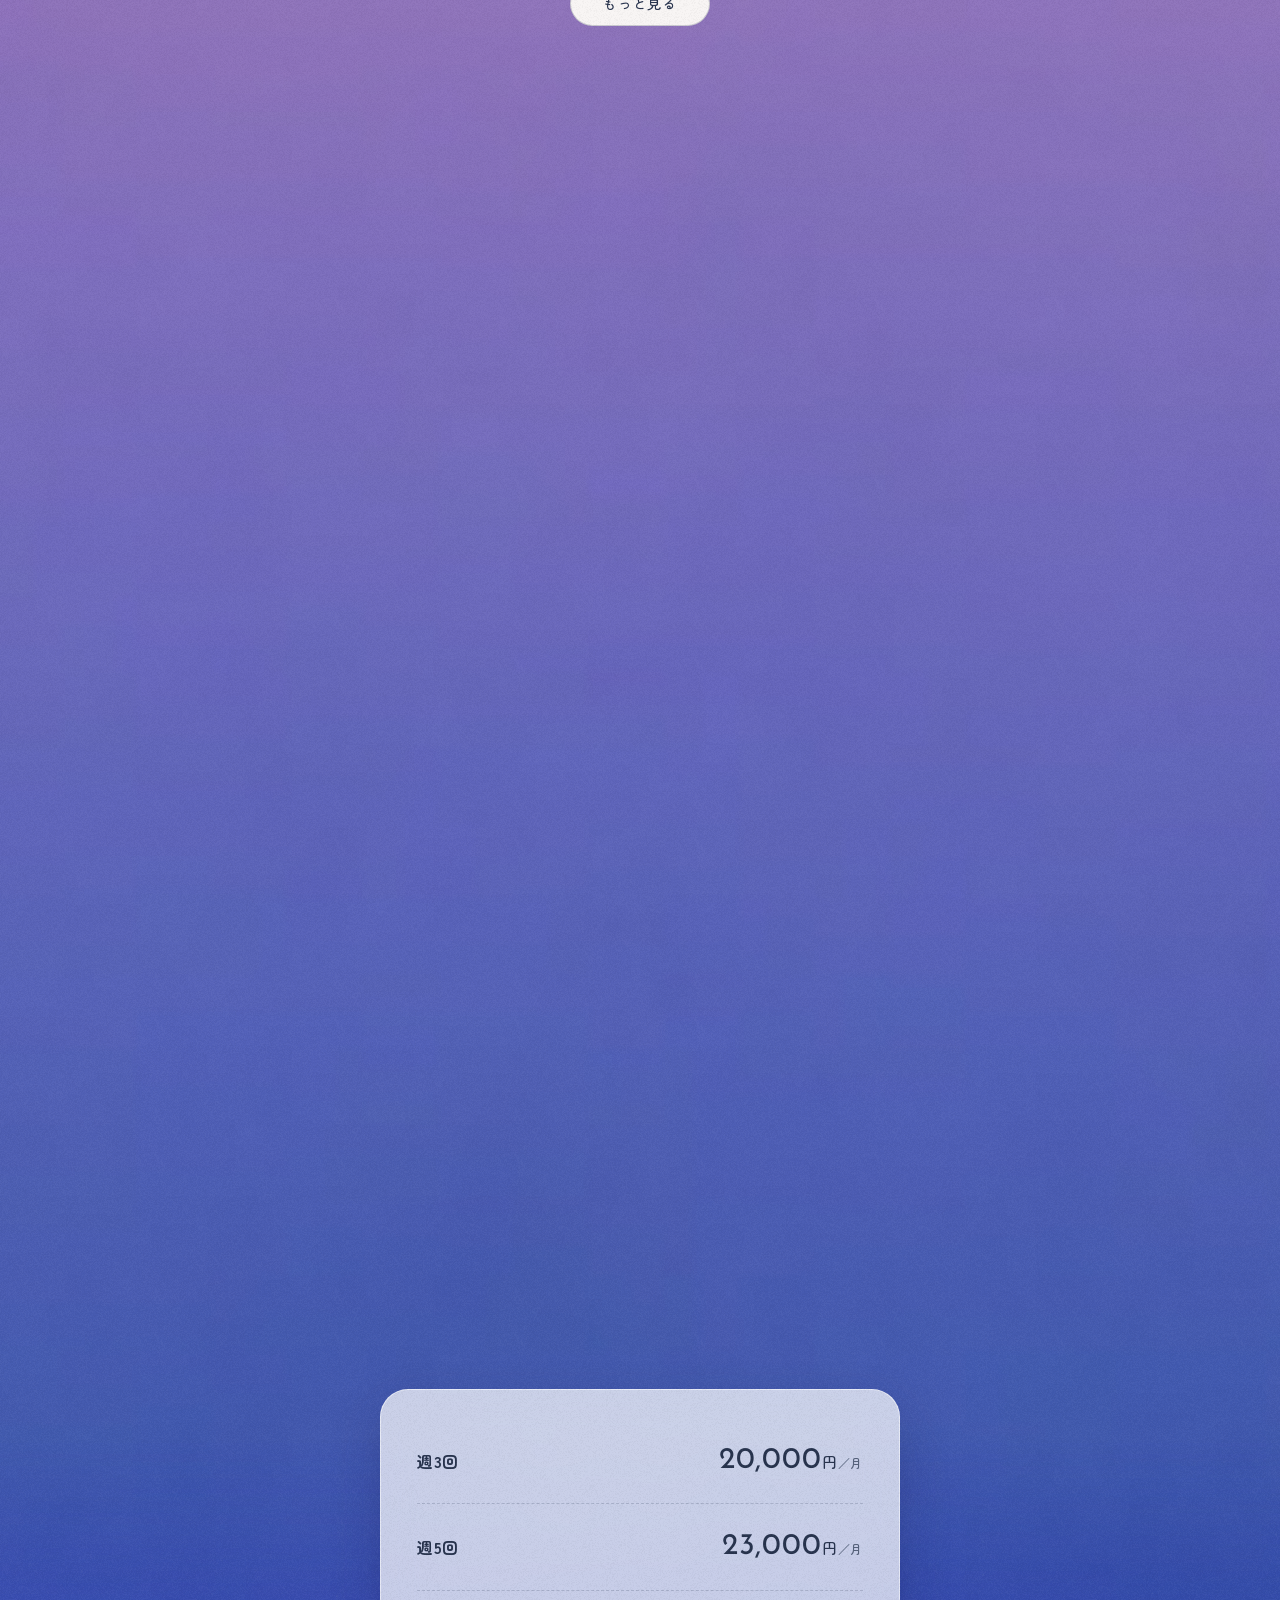
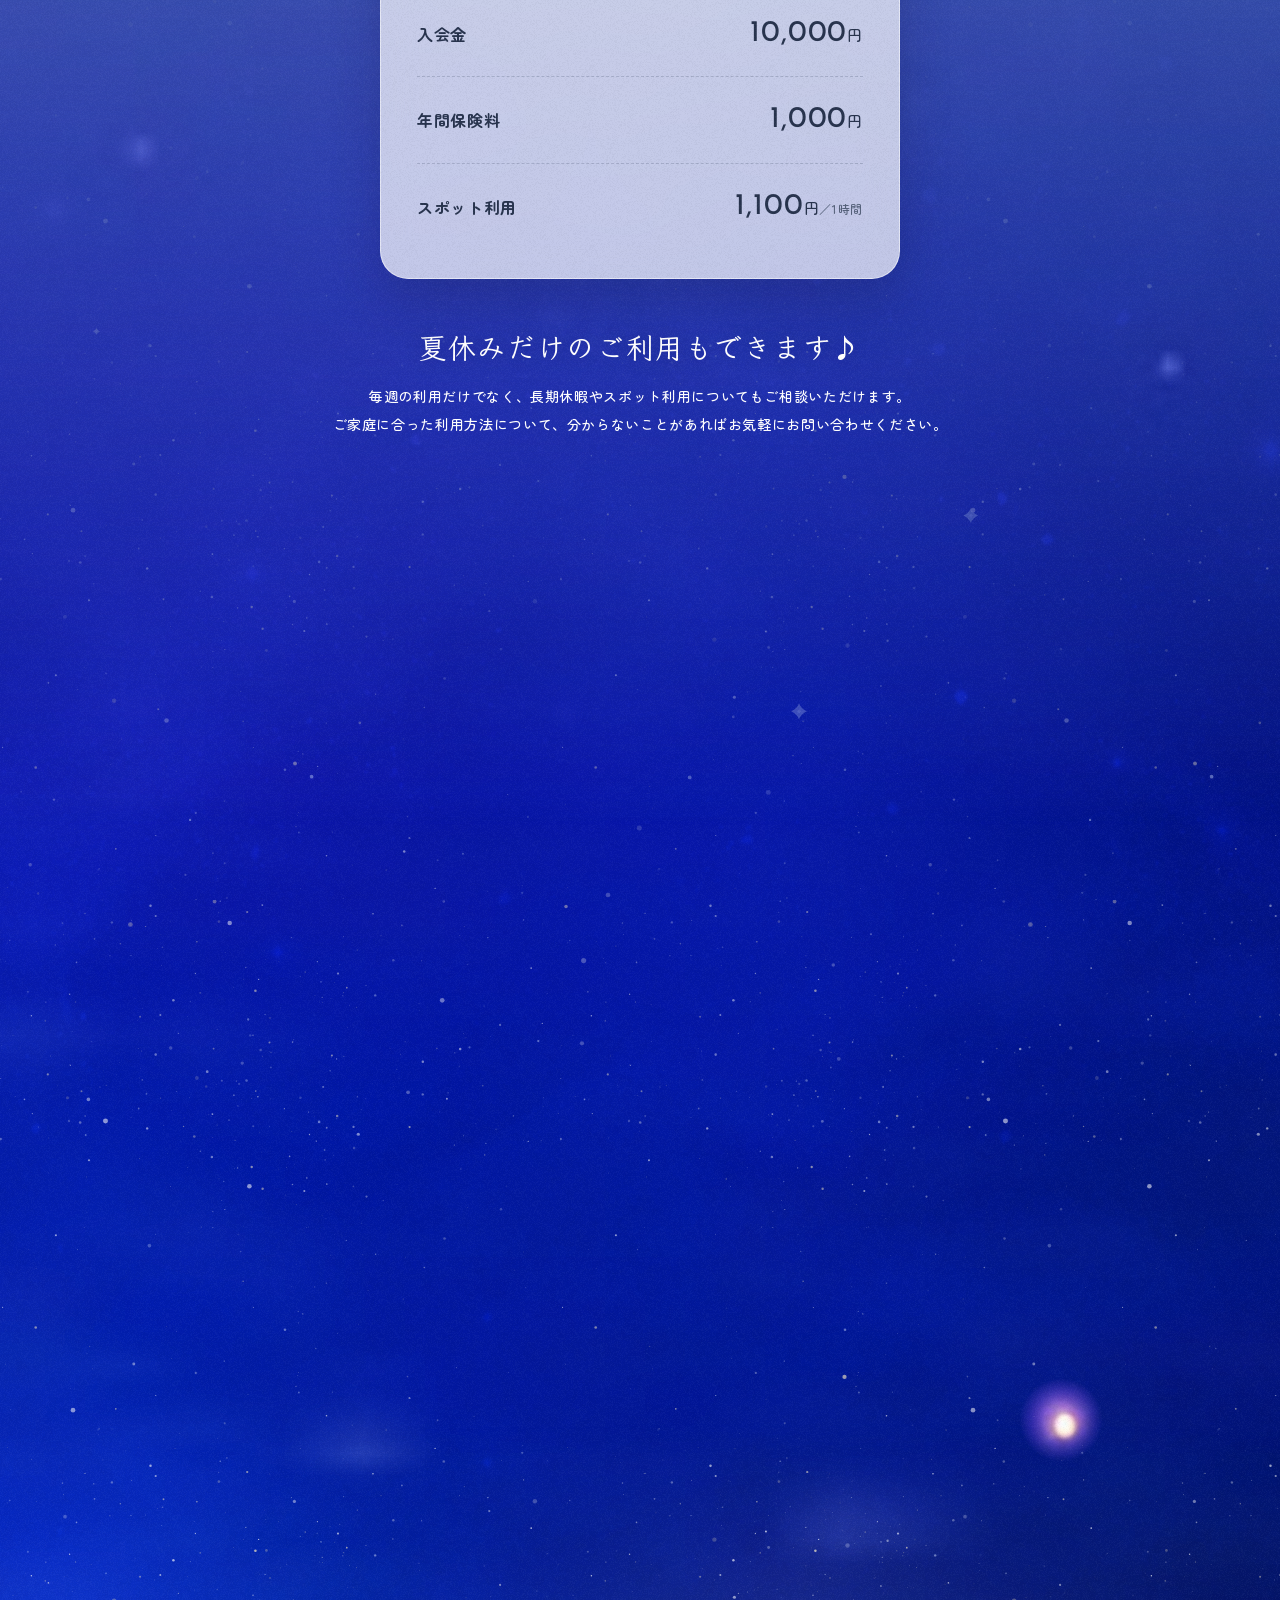
==== commit 4b070896: "Remove gold star accents and center the third gallery photo" ====
--- a/index.html
+++ b/index.html
@@ -11,8 +11,8 @@
 <link rel="preconnect" href="https://fonts.googleapis.com">
 <link rel="preconnect" href="https://fonts.gstatic.com" crossorigin>
 <link href="https://fonts.googleapis.com/css2?family=Klee+One:wght@400;600&family=Zen+Maru+Gothic:wght@400;500;700&family=Josefin+Sans:wght@300;400;500;600;700&display=swap" rel="stylesheet">
-<link rel="stylesheet" href="css/base.css?v=20261027-batch1">
-<link rel="stylesheet" href="css/sections.css?v=20261027-parent-compact1">
+<link rel="stylesheet" href="css/base.css?v=20261027-gold-off1">
+<link rel="stylesheet" href="css/sections.css?v=20261027-photo-center1">
 <link rel="stylesheet" href="css/space.css?v=20261027-photo-only2">
 <link rel="stylesheet" href="css/typography.css?v=20261027-read-weight2">
 <link rel="stylesheet" href="css/reference-sky.css?v=20261027-sky-no-panels2">
@@ -30,7 +30,7 @@
 @media(max-width:360px){.site-header{top:var(--draft-bar-height,48px)}}
 .replay{top:calc(46px + env(safe-area-inset-top,0px))}
 </style>
-<div class="draft-bar" data-nosnippet>更新：<time datetime="2026-10-27T16:14:22+09:00">2026/10/27 16:14</time>（JST）｜【要確認】は仮の内容です</div>
+<div class="draft-bar" data-nosnippet>更新：<time datetime="2026-10-27T16:19:31+09:00">2026/10/27 16:19</time>（JST）｜【要確認】は仮の内容です</div>
 <header class="site-header" data-tone="light">
   <a class="brand" href="#top" aria-label="浦和美園の民間学童 Kids Club 星の子 トップへ">
     <img class="brand-mark" src="assets/src/hoshinoko-octopus-transparent.png" alt="" width="24" height="24" decoding="async">
--- a/css/base.css
+++ b/css/base.css
@@ -85,8 +85,8 @@
    暗くなるほど濃く（濃さの変わりかたは main.js が決める）。
    3枚目はキラキラ（四方向に光がのびる、大きめの星） */
 .world-stars{position:absolute;inset:0;
-  background-image:var(--stars-a,none),var(--stars-b,none),var(--sparkle,none),var(--gold,none);
-  background-size:560px 560px,900px 900px,1500px 1500px,1700px 1700px}
+  background-image:var(--stars-a,none),var(--stars-b,none),var(--sparkle,none);
+  background-size:560px 560px,900px 900px,1500px 1500px}
 /* 天の川：細かい星が集まって、ゆるやかに流れる帯（位置と高さは main.js が決める） */
 .world-milky{position:absolute;left:0;right:0;top:-200px;height:0;overflow:hidden;
   -webkit-mask-image:linear-gradient(to bottom,transparent,#000 20%,#000 80%,transparent);
--- a/css/sections.css
+++ b/css/sections.css
@@ -323,3 +323,9 @@
 /* Parent testimonials: compact centered cards, with natural wrapping on narrow screens. */
 #voices .voices{display:flex;flex-direction:column;align-items:center;max-width:680px}
 #voices .voice{width:fit-content;max-width:100%;padding:20px 22px;white-space:normal;overflow-wrap:anywhere}
+
+/* Center only the third gallery photo within the taller desktop card. */
+@media(min-width:641px){
+  #photos .gallery > .g:nth-child(3){display:flex;align-items:center;justify-content:center}
+  #photos .gallery > .g:nth-child(3) .ph-box.filled{flex:0 0 calc(100% - 12px);min-width:0}
+}
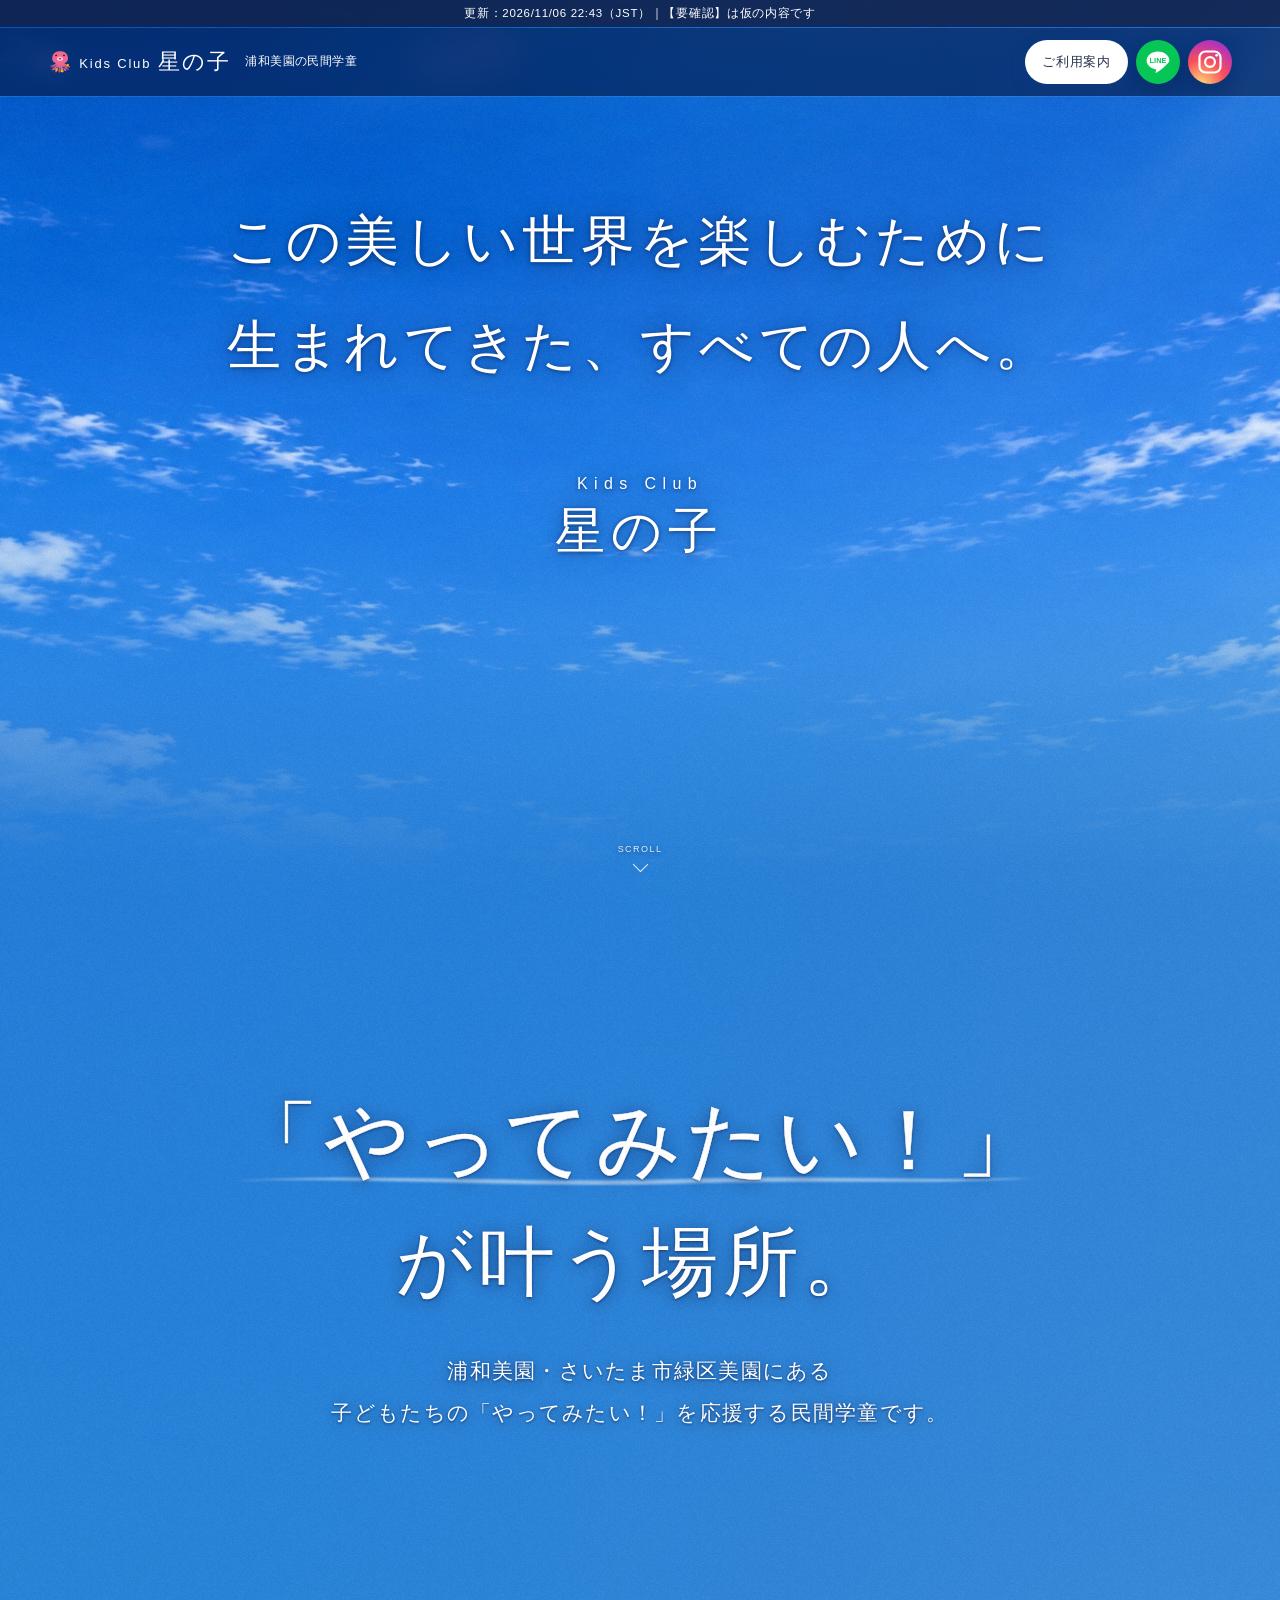
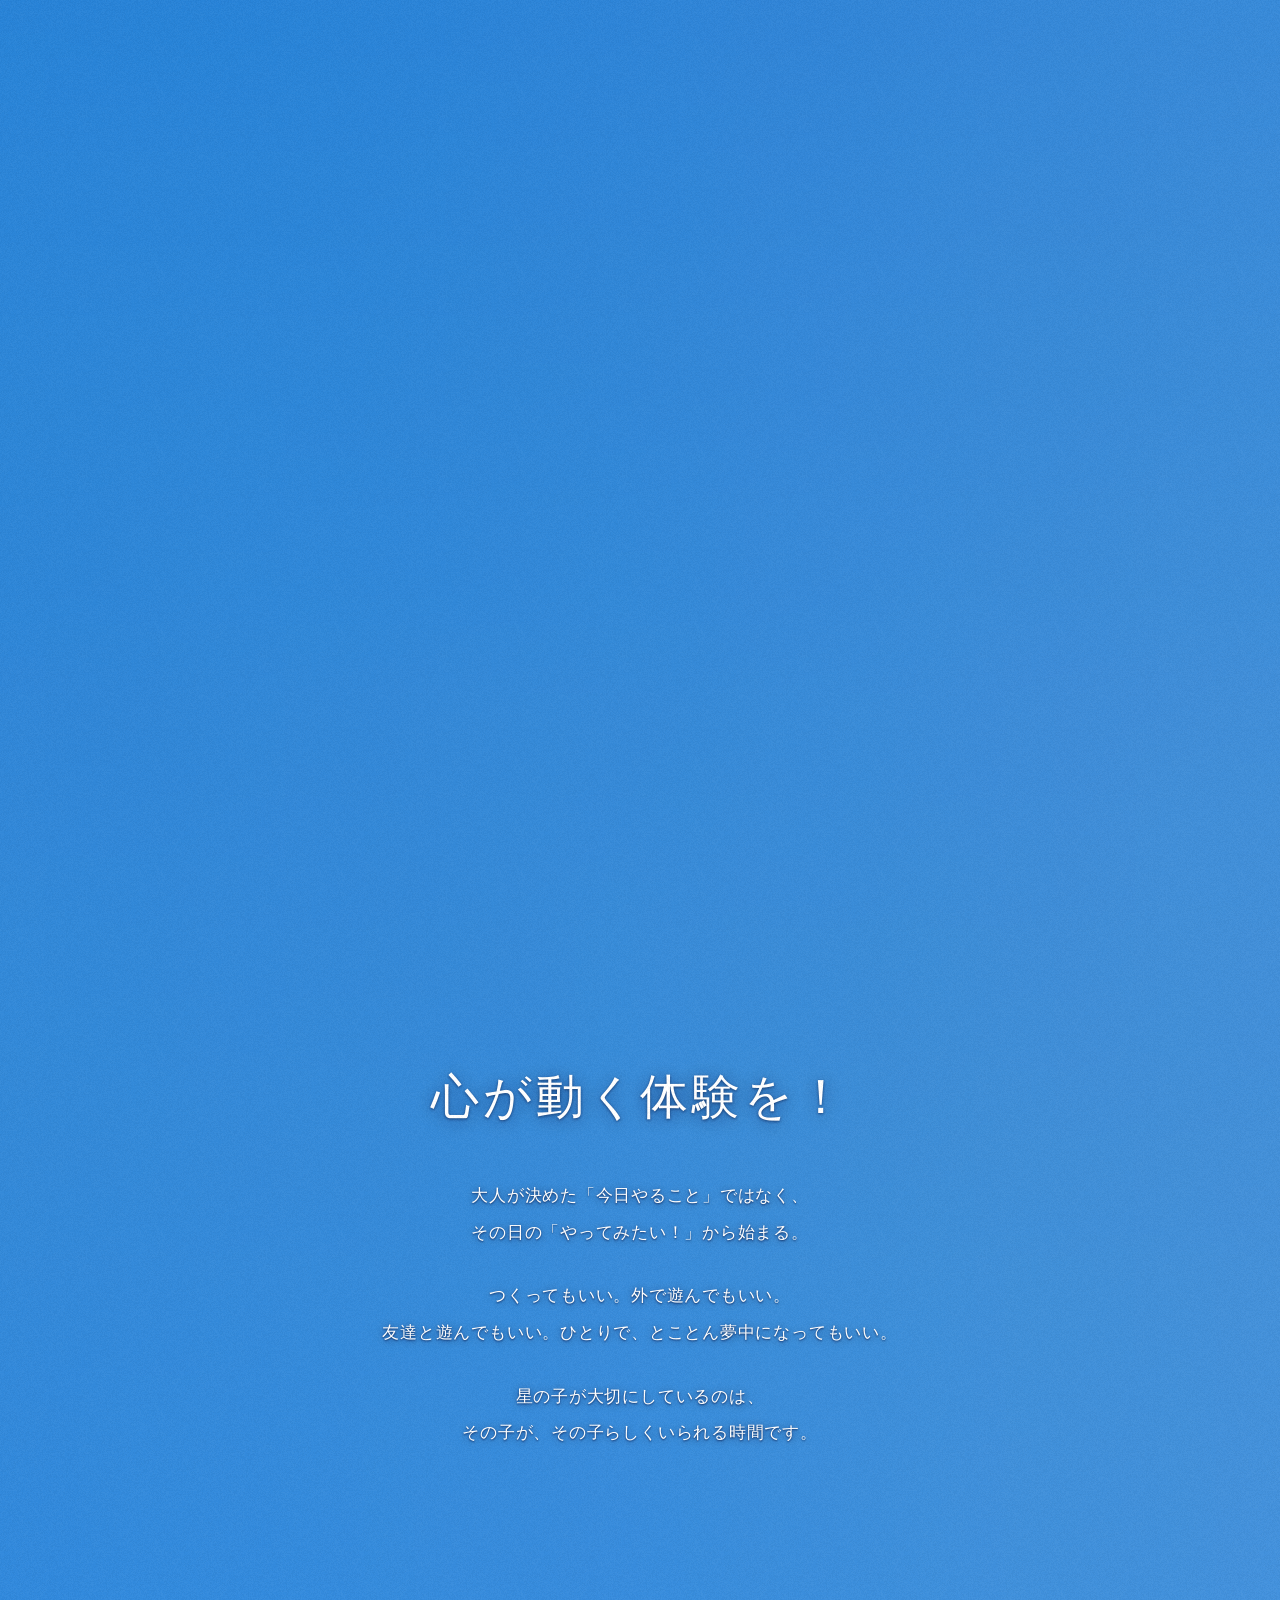
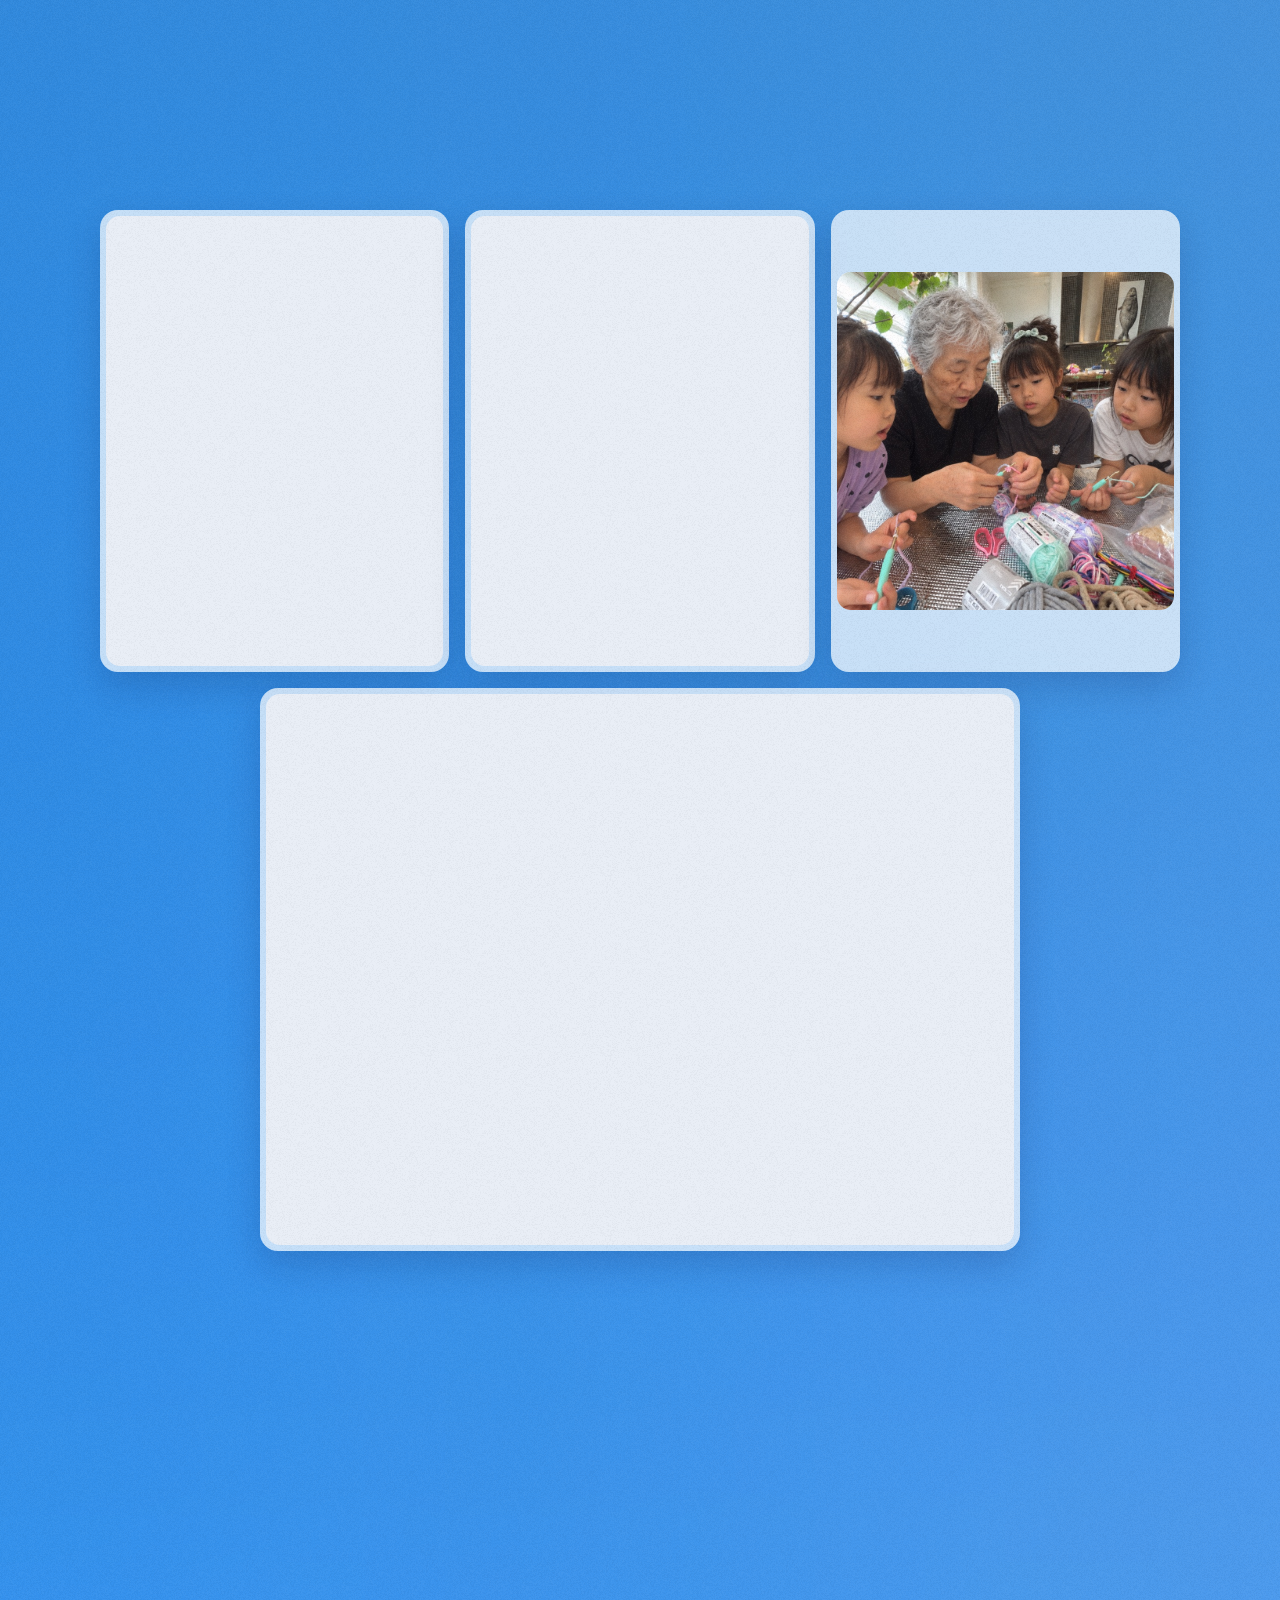
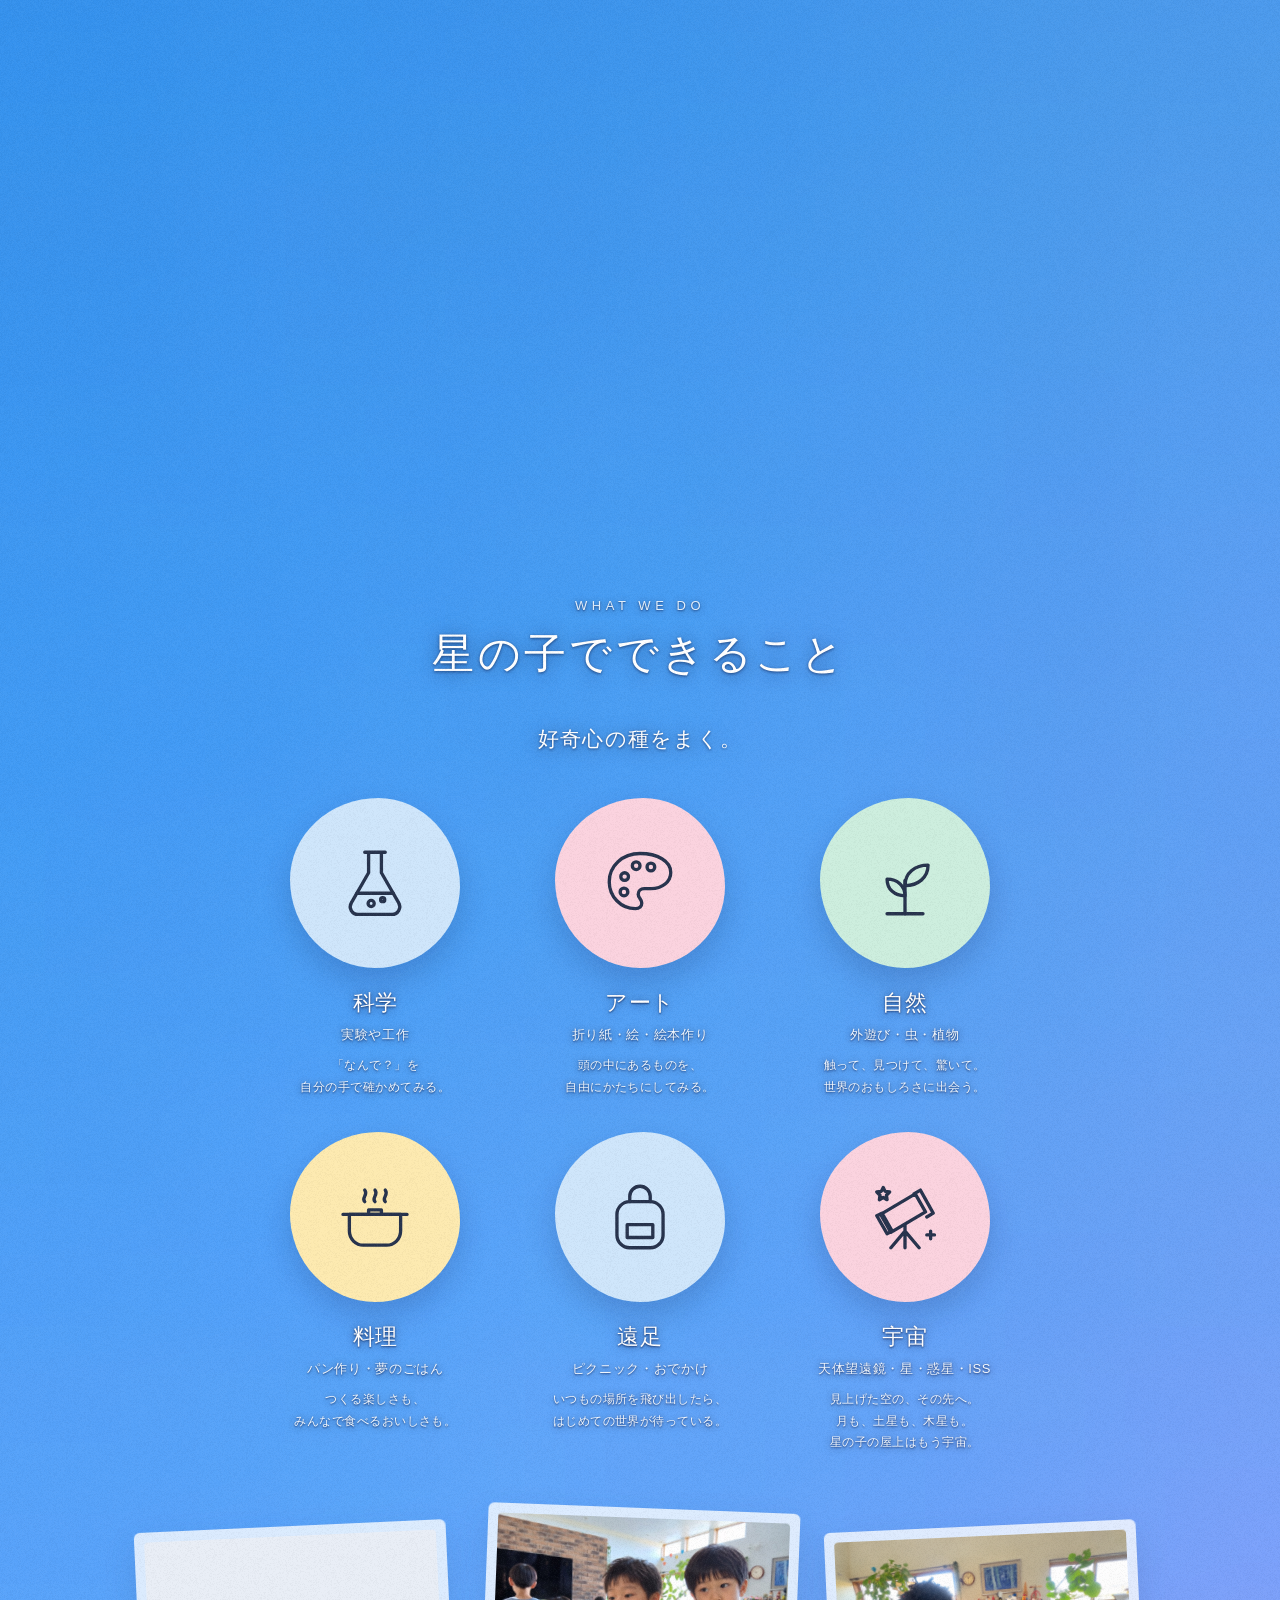
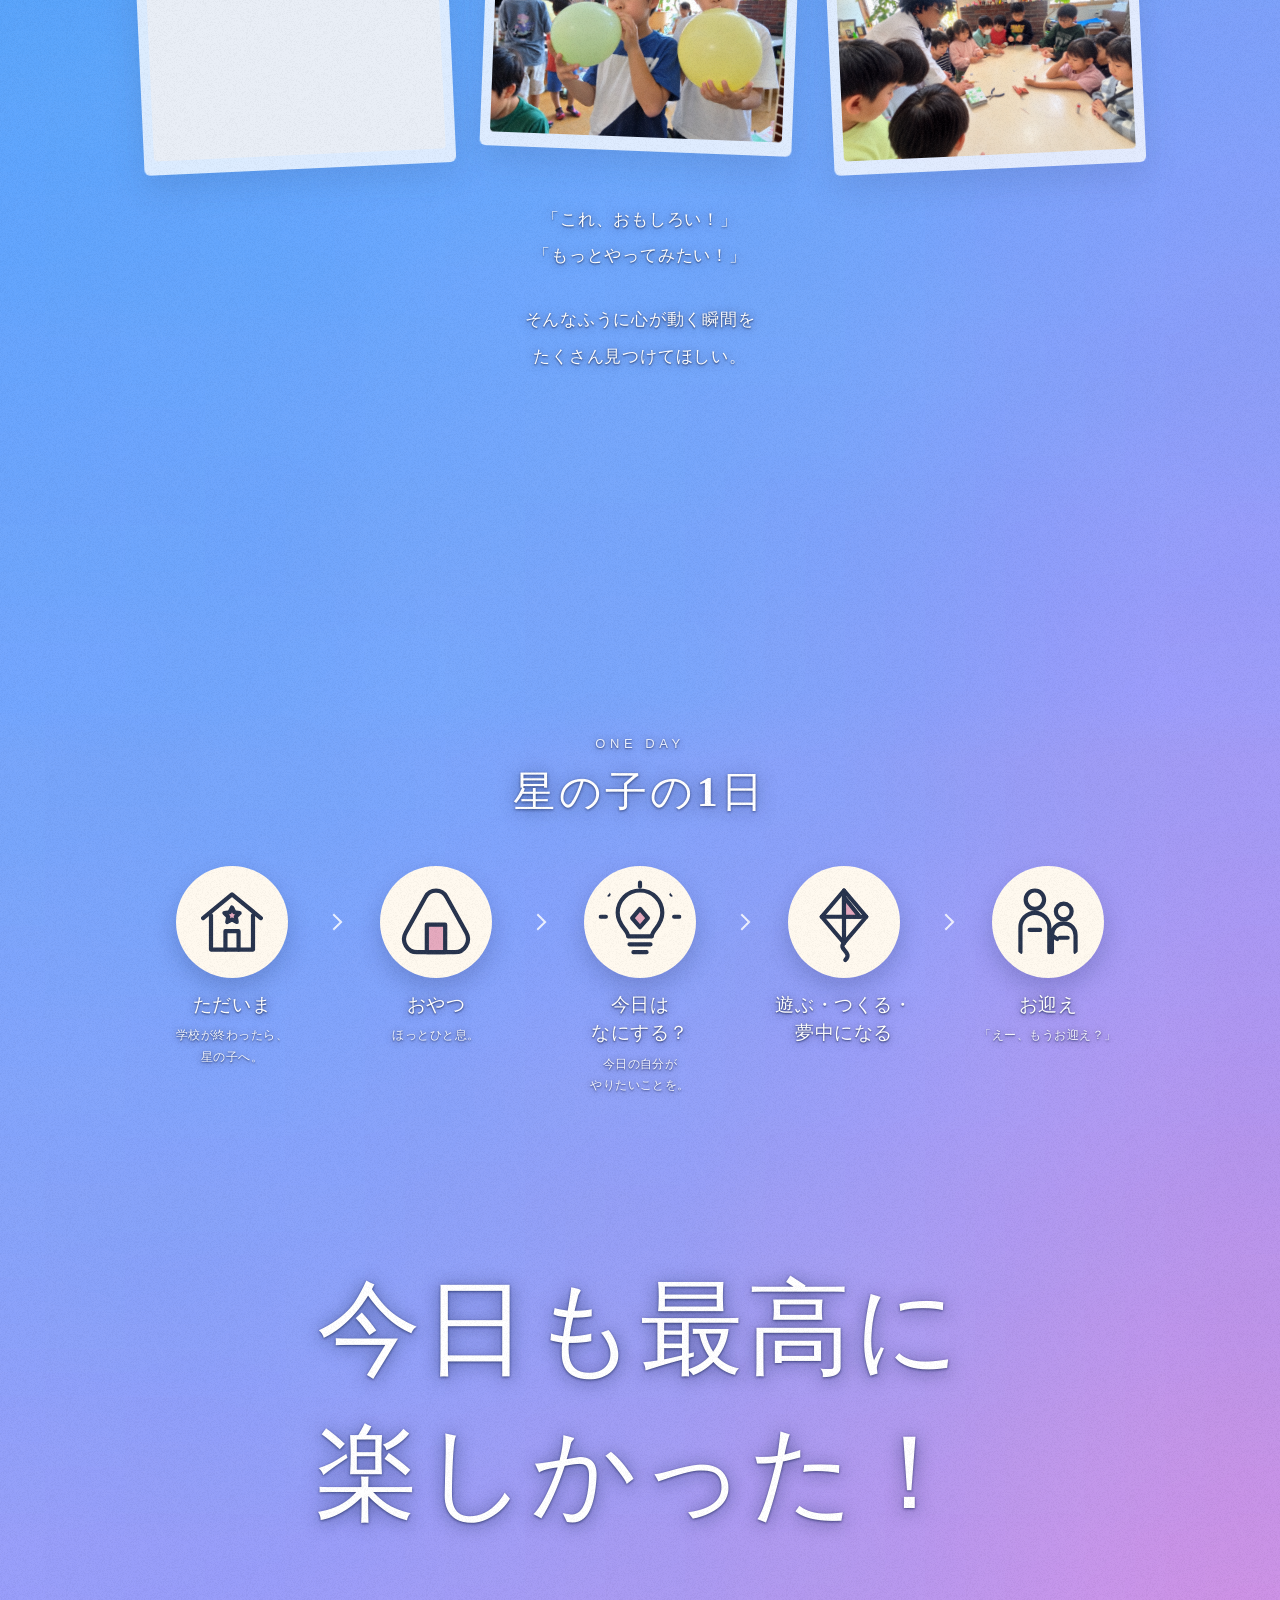
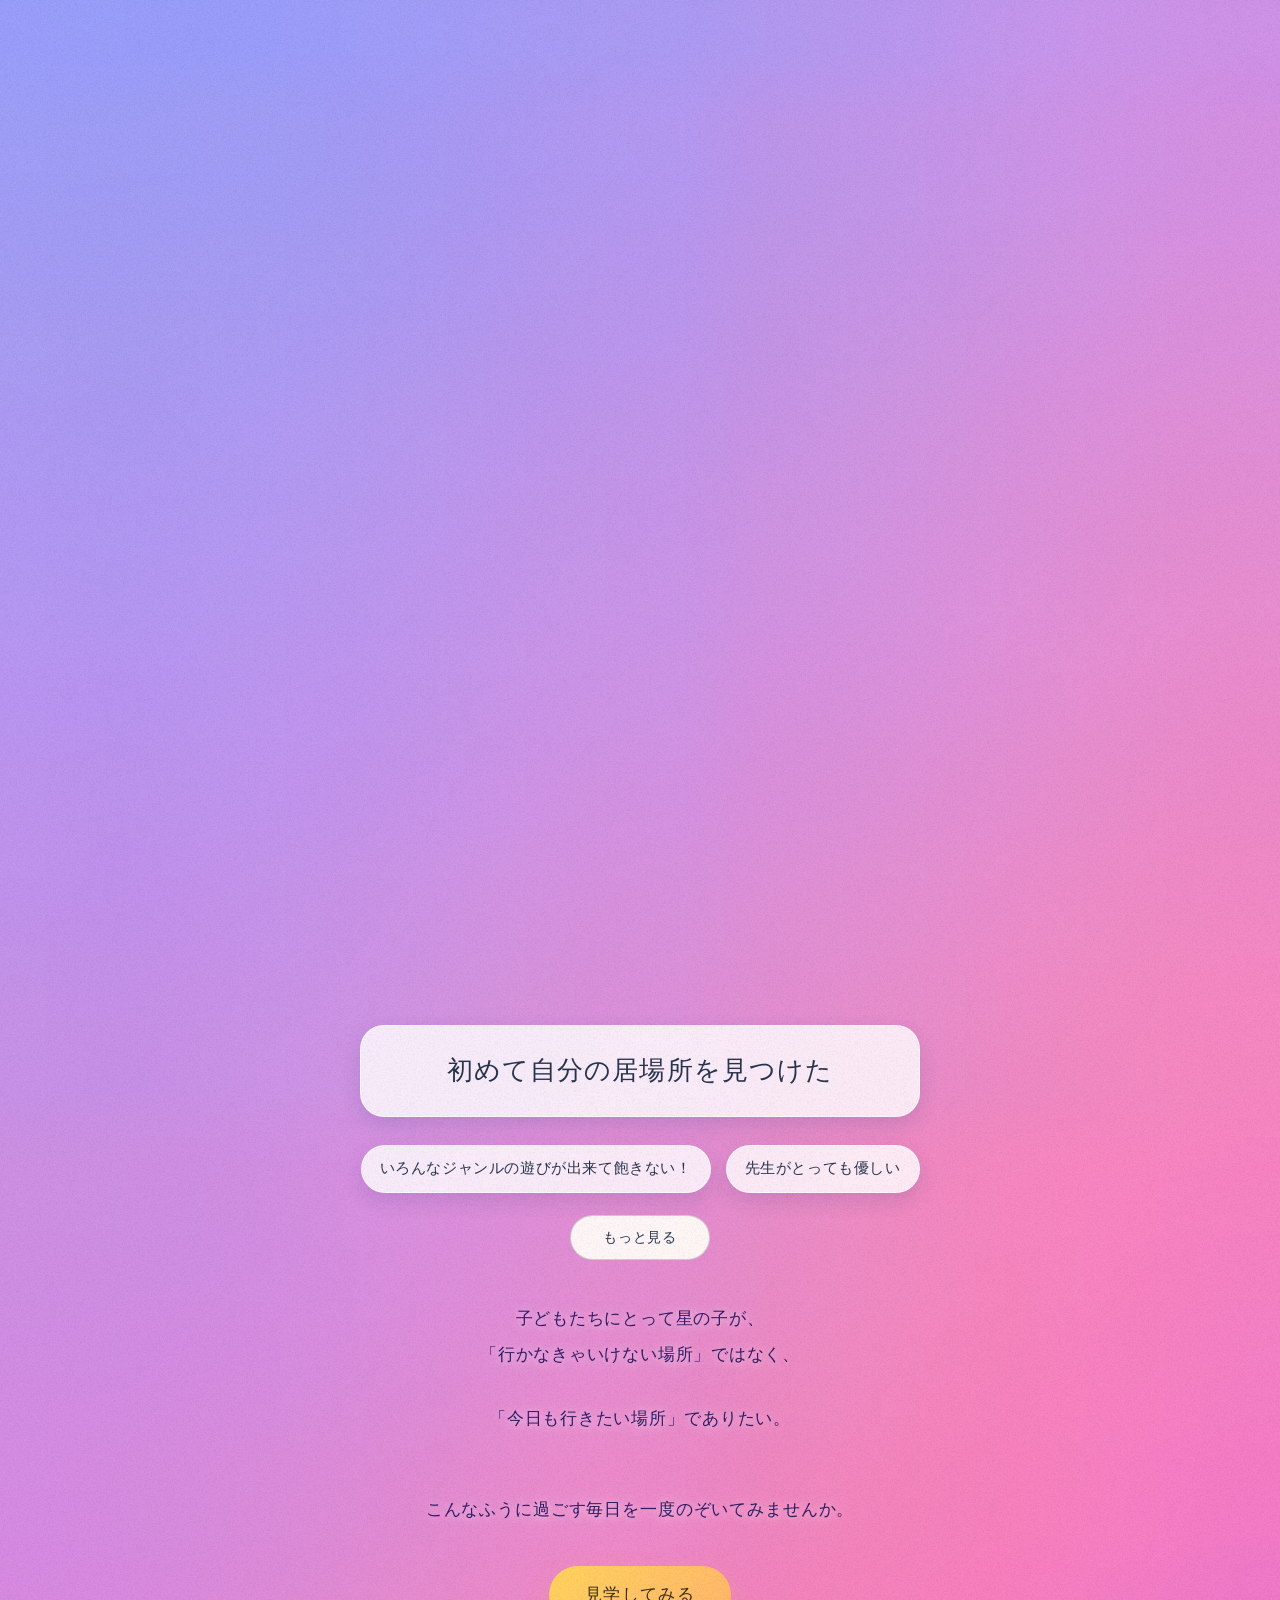
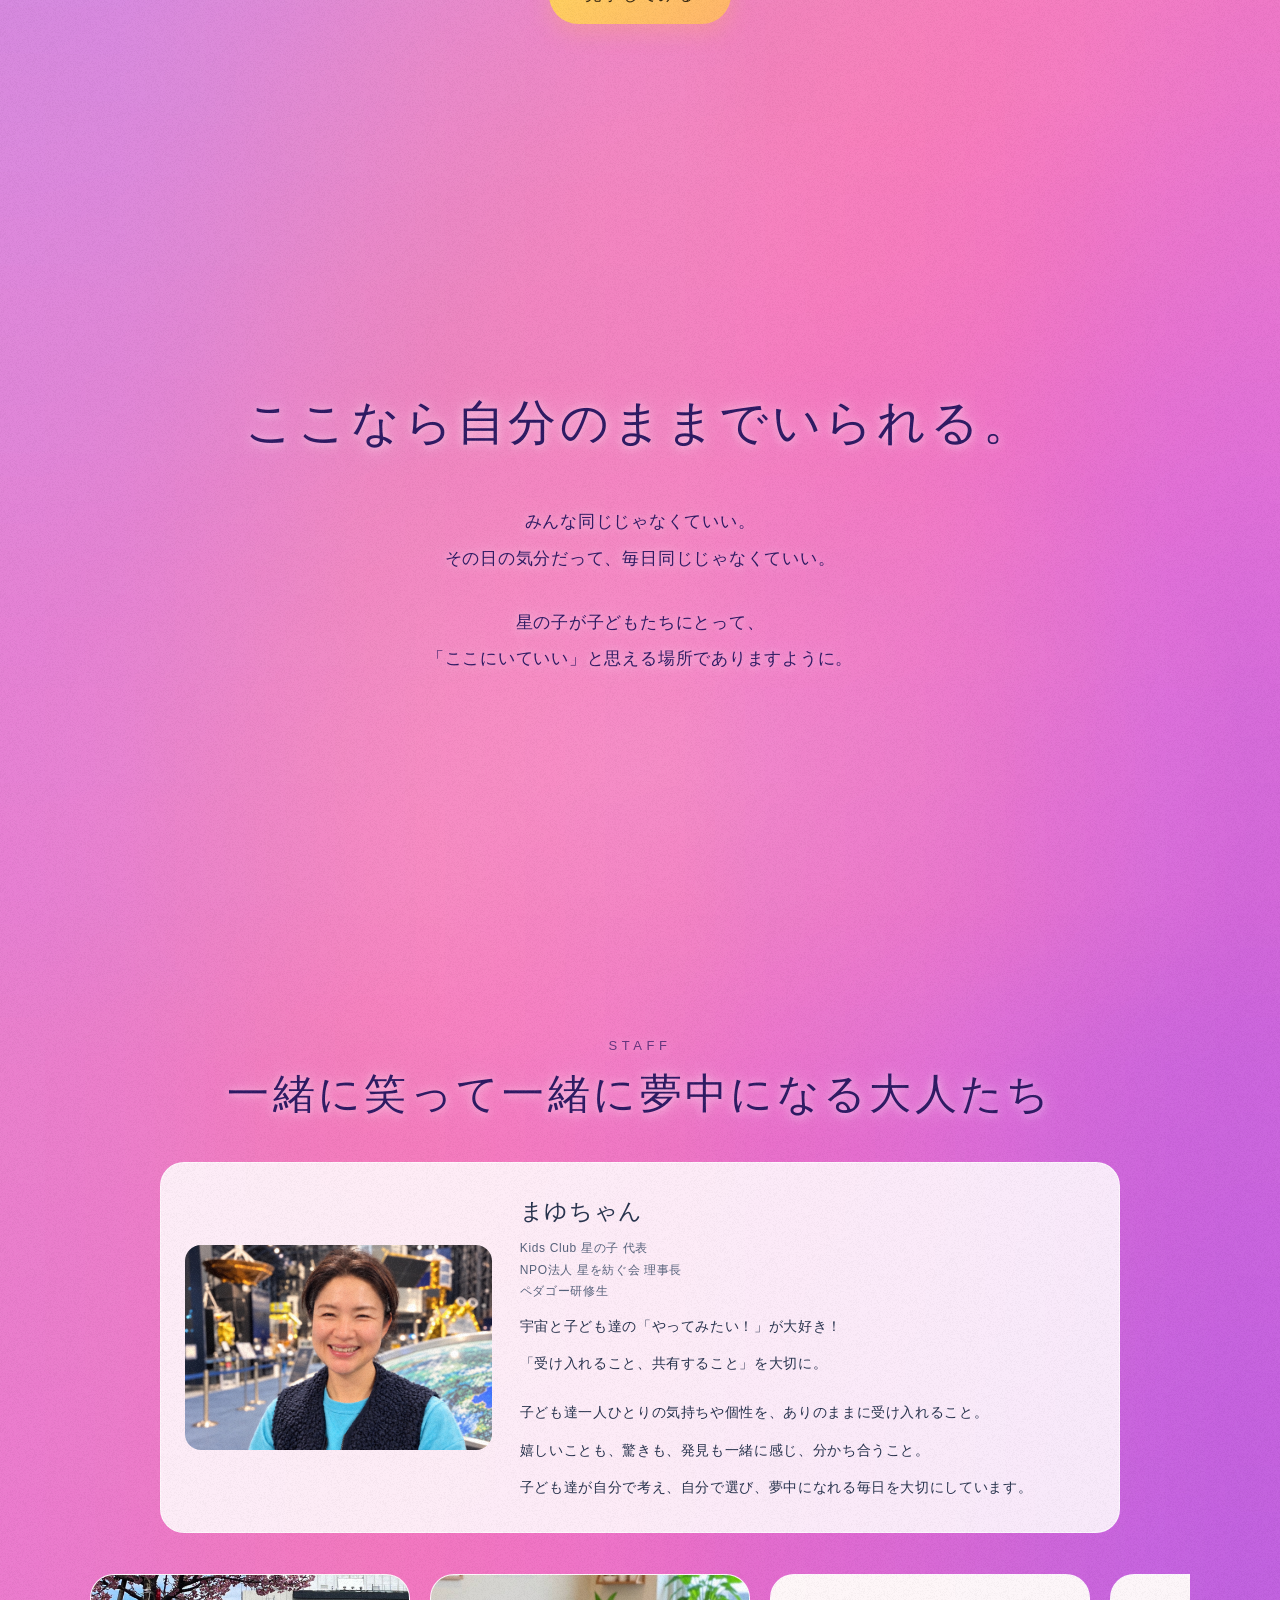
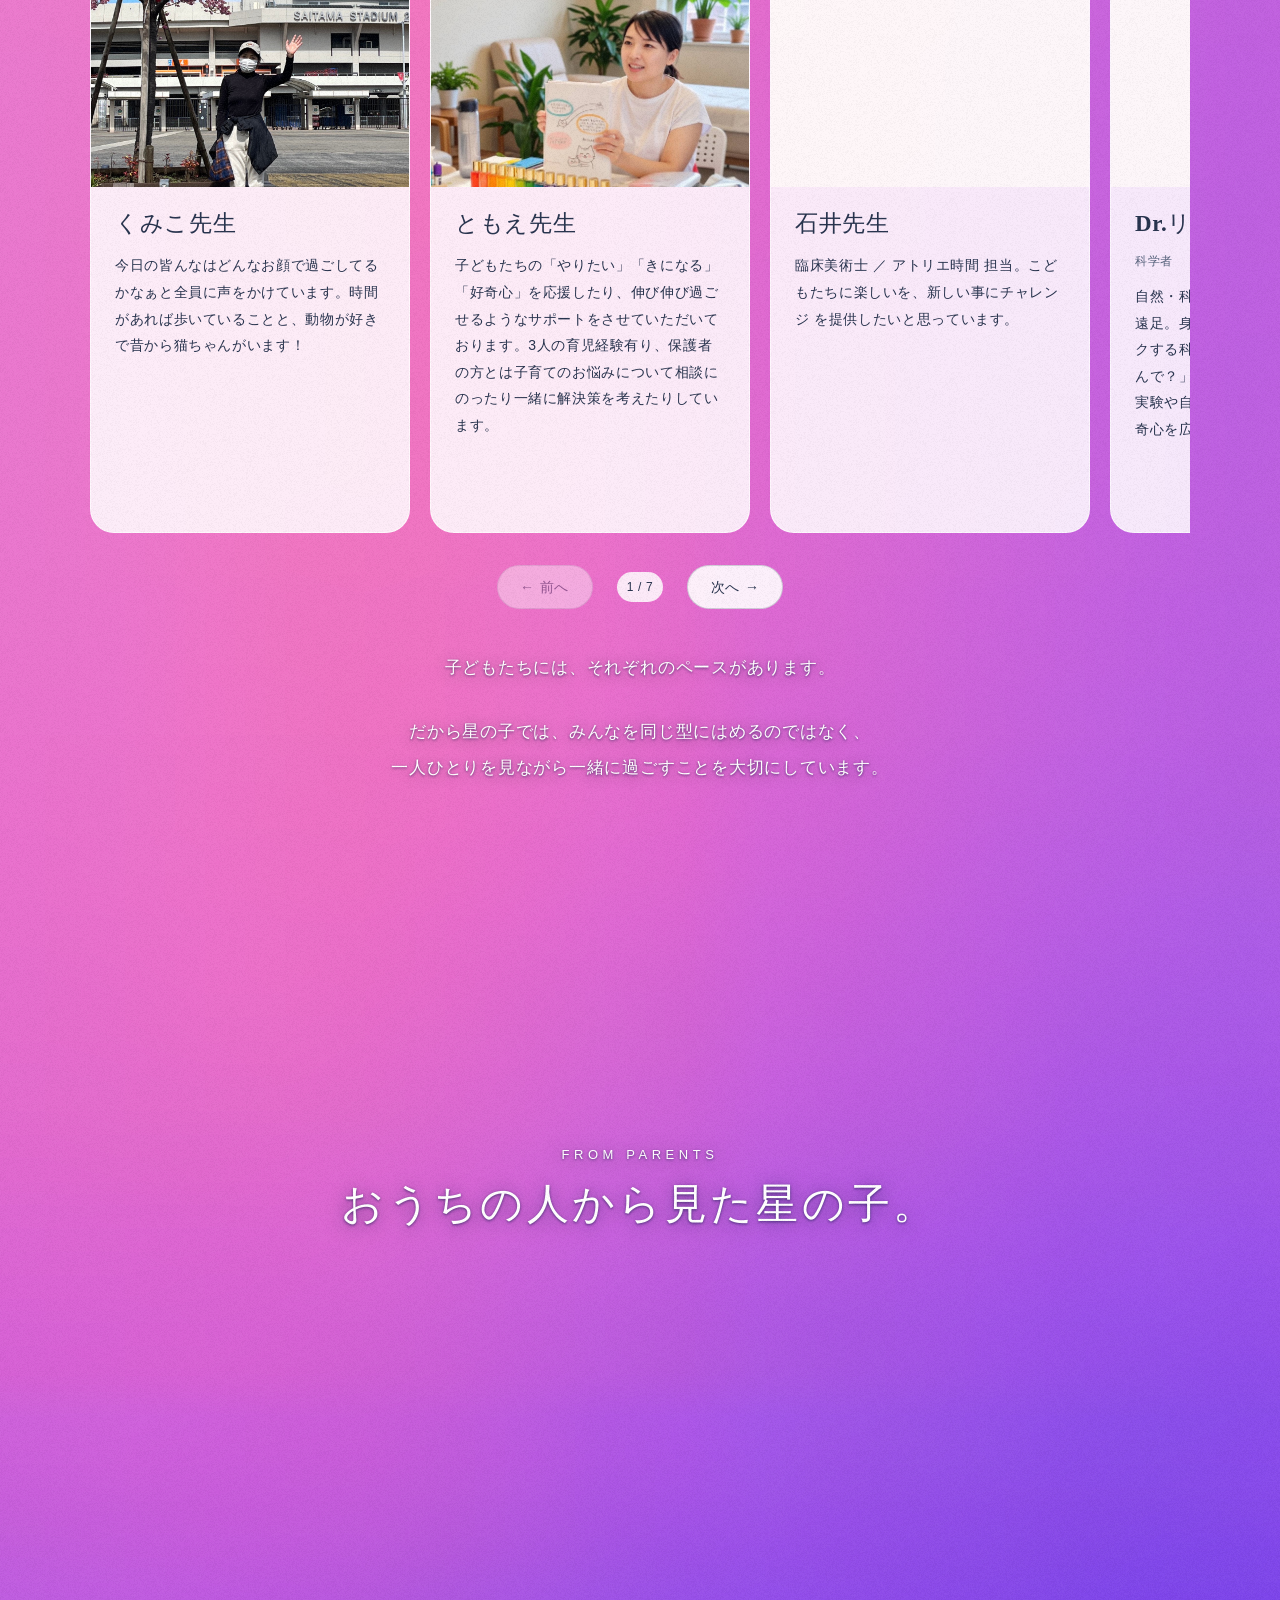
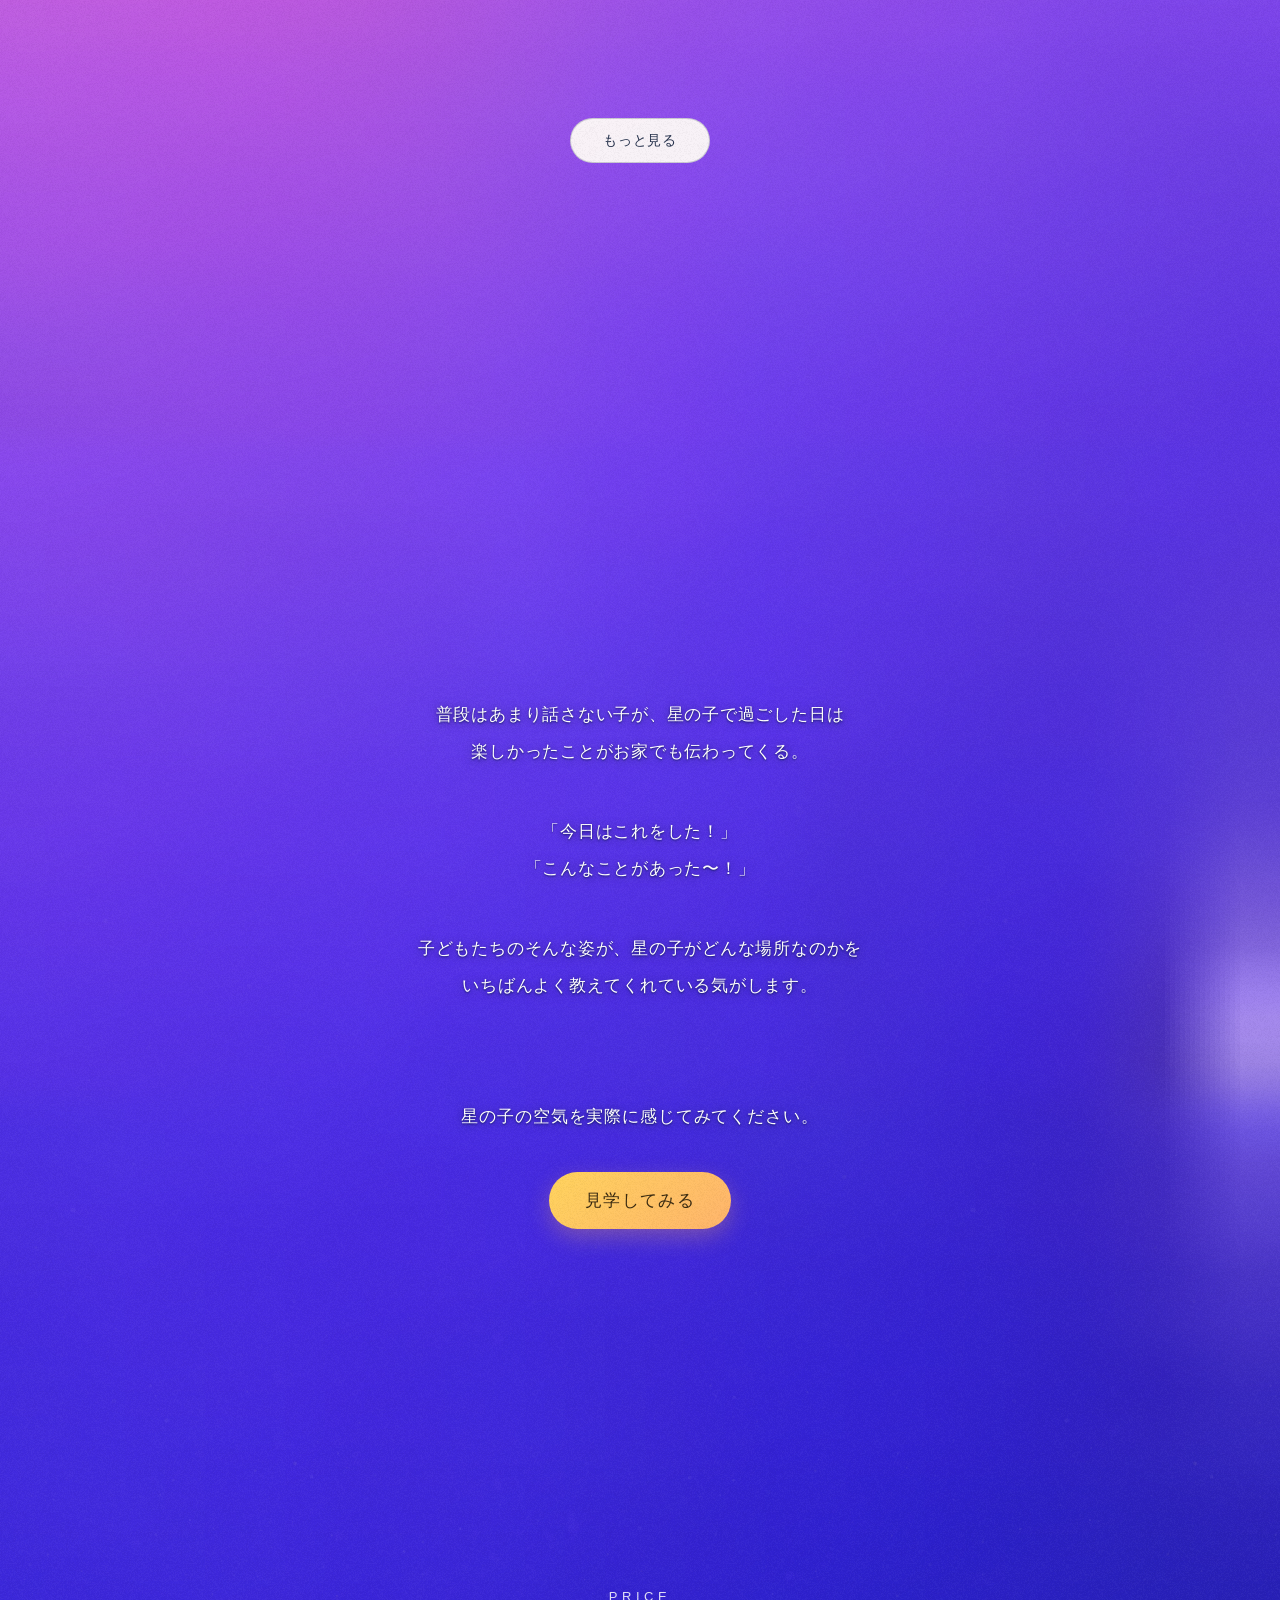
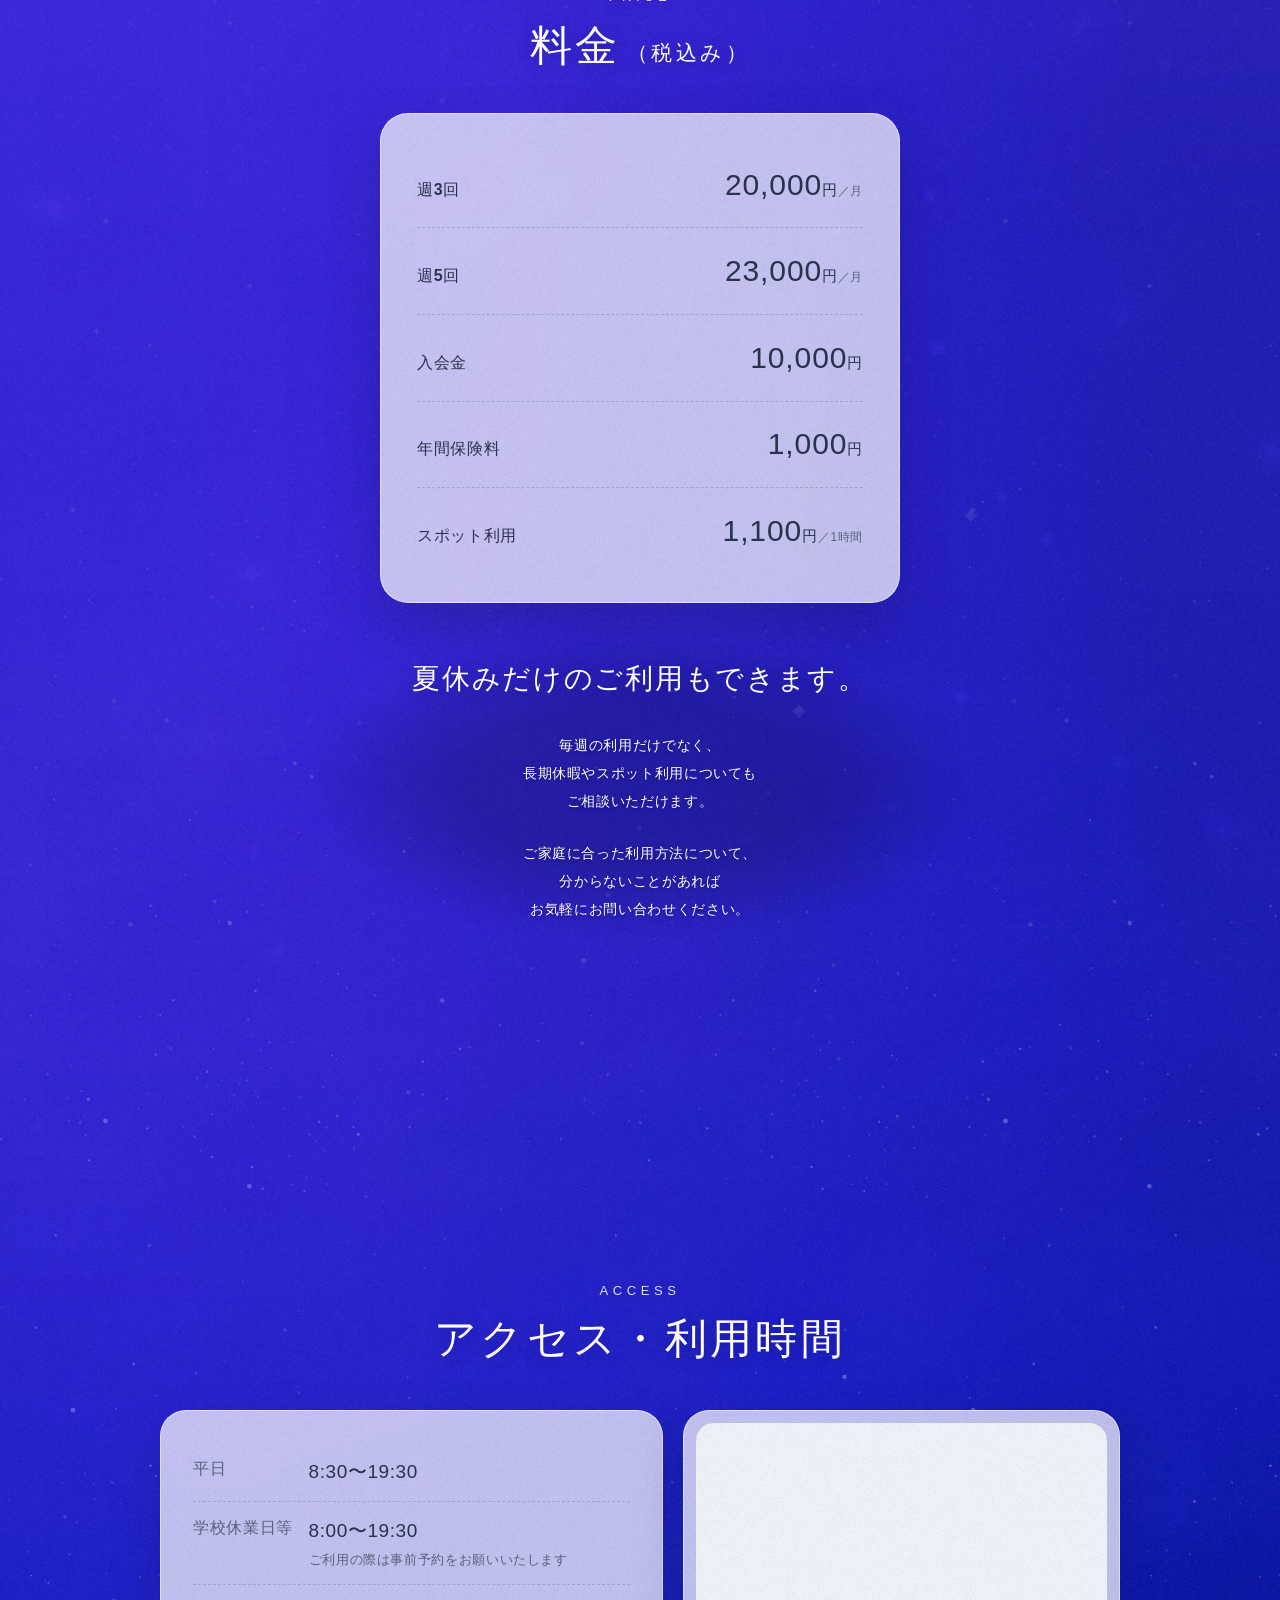
==== commit 502560da: "Retire black-text page and redirect old links to white-text version" ====
--- a/index.html
+++ b/index.html
@@ -1,451 +1,33 @@
 <!doctype html>
-<html lang="ja" data-sky-theme="reference-day-evening">
+<html lang="ja">
 <head>
 <meta charset="utf-8">
-<meta name="viewport" content="width=device-width, initial-scale=1, viewport-fit=cover">
-<meta name="robots" content="index, follow">
-<script>document.documentElement.classList.add('js')</script>
-<title>浦和美園の民間学童｜Kids Club 星の子</title>
-<meta name="description" content="浦和美園・さいたま市緑区美園の民間学童、Kids Club 星の子。子どもたちの「やってみたい！」を大切に、遊び・工作・科学・自然体験などを楽しめる場所です。先生紹介、料金、利用時間、アクセス、見学のご案内をご覧いただけます。">
-<link rel="canonical" href="https://niniko99.github.io/hoshinoko-lp/">
-<link rel="preconnect" href="https://fonts.googleapis.com">
-<link rel="preconnect" href="https://fonts.gstatic.com" crossorigin>
-<link href="https://fonts.googleapis.com/css2?family=Klee+One:wght@400;600&family=Zen+Maru+Gothic:wght@400;500;700&family=Josefin+Sans:wght@300;400;500;600;700&display=swap" rel="stylesheet">
-<link rel="stylesheet" href="css/base.css?v=20261027-gold-off1">
-<link rel="stylesheet" href="css/sections.css?v=20261027-photo-center1">
-<link rel="stylesheet" href="css/space.css?v=20261027-photo-only2">
-<link rel="stylesheet" href="css/typography.css?v=20261027-read-weight2">
-<link rel="stylesheet" href="css/reference-sky.css?v=20261027-sky-no-panels2">
+<meta name="viewport" content="width=device-width, initial-scale=1">
+<meta name="robots" content="noindex, nofollow">
+<title>Kids Club 星の子｜ページのご案内</title>
+<script>
+(function () {
+  var destination = new URL('https://niniko99.github.io/hoshinoko-lp/compare/white-text/');
+  destination.search = window.location.search;
+  destination.hash = window.location.hash;
+  window.location.replace(destination.href);
+})();
+</script>
+<noscript><meta http-equiv="refresh" content="0;url=https://niniko99.github.io/hoshinoko-lp/compare/white-text/"></noscript>
+<style>
+html{color-scheme:dark}
+body{margin:0;padding:12vh 24px;background:#0b1236;color:#fff;font:16px/1.9 sans-serif;text-align:center}
+main{max-width:36rem;margin:auto}
+h1{font-size:24px;font-weight:600}
+a{display:inline-block;margin-top:16px;padding:12px 24px;border-radius:999px;background:#ffd35c;color:#27334d;font-weight:700;text-decoration:none}
+a:focus-visible{outline:3px solid #fff;outline-offset:4px}
+</style>
 </head>
 <body>
-
-<svg width="0" height="0" style="position:absolute" aria-hidden="true">
-  <symbol id="i-star" viewBox="0 0 24 24"><path d="M12 2.5l2.8 6 6.6.7-4.9 4.5 1.4 6.5L12 16.9l-5.9 3.3 1.4-6.5-4.9-4.5 6.6-.7z"/></symbol>
-  <symbol id="i-camera" viewBox="0 0 64 64"><path d="M8 20h10l4-6h20l4 6h10v30H8z"/><circle cx="32" cy="35" r="9"/></symbol>
-</svg>
-
-<style>
-.draft-bar{position:fixed;left:0;right:0;top:0;z-index:60;padding:calc(5px + env(safe-area-inset-top,0px)) 16px 5px;background:rgba(18,26,58,.8);-webkit-backdrop-filter:blur(8px);backdrop-filter:blur(8px);color:#fff;font:500 11.5px/1.5 "Zen Maru Gothic","Hiragino Maru Gothic ProN","Hiragino Sans",sans-serif;letter-spacing:.06em;text-align:center}
-.site-header{top:var(--draft-bar-height,28px)}
-@media(max-width:360px){.site-header{top:var(--draft-bar-height,48px)}}
-.replay{top:calc(46px + env(safe-area-inset-top,0px))}
-</style>
-<div class="draft-bar" data-nosnippet>更新：<time datetime="2026-10-27T16:19:31+09:00">2026/10/27 16:19</time>（JST）｜【要確認】は仮の内容です</div>
-<header class="site-header" data-tone="light">
-  <a class="brand" href="#top" aria-label="浦和美園の民間学童 Kids Club 星の子 トップへ">
-    <img class="brand-mark" src="assets/src/hoshinoko-octopus-transparent.png" alt="" width="24" height="24" decoding="async">
-    <span class="brand-identity"><span class="brand-sub">Kids Club</span><span class="brand-name">星の子</span></span>
-    <span class="brand-area">浦和美園の民間学童</span>
-  </a>
-  <nav class="header-actions">
-    <a class="header-cta" href="#price">ご利用案内</a>
-    <a class="header-cta line" href="https://line.me/R/ti/p/@274rrxlm" target="_blank" rel="noopener noreferrer" aria-label="公式LINE（新しいタブで開きます）">公式LINE</a>
-  </nav>
-</header>
-
-<main id="top">
-  <!-- 背景：ページと一緒に流れる、ひと続きの宇宙。星はいちばん上から下までずっと見えていて、
-       空の色だけが変わっていく（青 → 水色 → ピンク → 紫 → 藍 → 深い星空）。位置はJSが決める -->
-  <div class="world-bg" aria-hidden="true">
-    <div class="world-glow"></div>
-    <div class="world-tex"></div>
-    <div class="world-planet"></div>
-    <div class="world-stars"></div>
-    <div class="world-milky"><i class="glow"></i><i class="dust"></i></div>
-    <div class="reference-sky"><div class="reference-blue"></div><div class="reference-evening"></div></div>
-  </div>
-
-  <!-- 1 世界観 -->
-  <section class="s-hero" id="hero">
-    <div class="hero-inner">
-      <h1 class="hero-copy">
-        <span class="line reveal">この美しい世界を楽しむために</span>
-        <span class="line reveal" style="--d:.35s">生まれてきた、すべての人へ。</span>
-      </h1>
-      <p class="hero-brand reveal" style="--d:.8s"><span>Kids Club</span>星の子</p>
-    </div>
-  </section>
-
-  <!-- 2 やってみたい！ -->
-  <section class="s-word" id="yattemitai">
-    <h2 class="big-word reveal"><span class="marker">「やってみたい！」</span><br>が叶う場所。</h2>
-    <p class="lead reveal" style="--d:.35s">浦和美園・さいたま市緑区美園にある、<br>子どもたちの「やってみたい！」を<br class="sp">応援する民間学童です。</p>
-  </section>
-
-  <!-- 3 選ぶ・決める・やってみる・夢中になる -->
-  <section class="s-choose" id="choose">
-    <p class="mid-word reveal">放課後は子ども達にとって<br>唯一の自由時間。</p>
-    <ul class="blobs">
-      <li class="blob b-pink reveal">自分で<br>選ぶ。</li>
-      <li class="blob b-yellow reveal" style="--d:.2s">自分で<br>決める。</li>
-      <li class="blob b-mint reveal" style="--d:.4s">やって<br>みる。</li>
-      <li class="blob b-blue reveal" style="--d:.6s">夢中に<br>なる。</li>
-    </ul>
-  </section>
-
-  <!-- 4 好奇心の種 -->
-  <section class="s-word" id="seeds">
-    <p class="mid-word reveal">本物にふれる。</p>
-    <p class="mid-word reveal" style="--d:.3s">心が動く体験を！</p>
-    <div class="read reveal" style="--d:.6s">
-      <p>大人が決めた「今日やること」ではなく、<br>その日の「やってみたい！」から始まる。</p>
-      <p>つくってもいい。外で遊んでもいい。<br>友達と遊んでもいい。<br class="sp">ひとりで、とことん夢中になってもいい。</p>
-      <p>星の子が大切にしているのは、<br><b>その子が、その子らしくいられる時間</b>です。</p>
-    </div>
-  </section>
-
-  <!-- 5 子どもたちの写真 -->
-  <section class="s-photos" id="photos" aria-label="星の子の子どもたち">
-    <ul class="gallery">
-      <li class="g reveal"><div class="ph-box filled"><img src="assets/photos/photo-kenbikyo.jpg?v=1007c" alt="顕微鏡をのぞきこむ子ども" loading="lazy" decoding="async"></div></li>
-      <li class="g reveal" style="--d:.08s"><div class="ph-box filled"><img src="assets/photos/photo-cake.jpg?v=1007c" alt="ケーキにクリームをしぼる子ども" loading="lazy" decoding="async"></div></li>
-      <li class="g g-mwide reveal" style="--d:.16s"><div class="ph-box filled"><img src="assets/photos/photo-amimono.jpg?v=1007c" alt="かぎ針で編みものをする子どもたち" loading="lazy" decoding="async"></div></li>
-      <li class="g g-full reveal" style="--d:.24s"><div class="ph-box filled"><img src="assets/photos/photo-bus-approved.png?v=20261014-approved1" alt="遠足のバスの中ではしゃぐ子どもたち" loading="lazy" decoding="async"></div></li>
-    </ul>
-    <p class="swipe-hint" aria-hidden="true">← スワイプ →</p>
-  </section>
-
-  <!-- 6 いっぱい遊ぼう -->
-  <section class="s-word" id="play">
-    <p class="big-word reveal">知らなかった世界に<br>会いにいこう。</p>
-  </section>
-
-  <!-- 7 できること -->
-  <section class="s-can" id="can">
-    <h2 class="sec-title reveal"><small>What we do</small>星の子でできること</h2>
-    <p class="lead reveal" style="--d:.2s">好奇心の入り口は、ひとつじゃない。</p>
-    <ul class="cans">
-      <li class="can reveal" style="--c:var(--blue-soft)"><svg class="ico" viewBox="0 0 64 64" aria-hidden="true"><path d="M24 8h16M27 8v16L13.5 47.5a6 6 0 0 0 5.2 9h26.6a6 6 0 0 0 5.2-9L37 24V8"/><path d="M17.8 40h28.4"/><circle cx="29" cy="48" r="2.4"/><circle cx="38" cy="45" r="1.6"/></svg><b>科学</b><span>実験や工作</span><p class="can-note">「なんで？」を<br>自分の手で確かめてみる。</p></li>
-      <li class="can reveal" style="--d:.08s;--c:var(--pink-soft)"><svg class="ico" viewBox="0 0 64 64" aria-hidden="true"><path d="M32 9C18.2 9 8 18.8 8 31c0 11.6 9 21 20.4 21 3.3 0 5-2 5-4.4 0-3-2.8-4-2.8-6.8 0-2.5 2-4.4 4.6-4.4h5.4C49.4 36.4 56 31 56 23.8 56 15 45.6 9 32 9z"/><circle cx="20" cy="27" r="3"/><circle cx="29" cy="18.5" r="3"/><circle cx="40.5" cy="19.5" r="3"/><circle cx="19.5" cy="39" r="3"/></svg><b>アート</b><span>折り紙・絵・絵本作り</span><p class="can-note">頭の中にあるものを、<br>自由にかたちにしてみる。</p></li>
-      <li class="can reveal" style="--d:.16s;--c:var(--mint-soft)"><svg class="ico" viewBox="0 0 64 64" aria-hidden="true"><path d="M32 56V30"/><path d="M32 34c0-10 8-16 18-16 0 10-8 16-18 16z"/><path d="M32 42c0-8-6-13-14-13 0 8 6 13 14 13z"/><path d="M18 56h28"/></svg><b>自然</b><span>外遊び・虫・植物</span><p class="can-note">触って、見つけて、驚いて。<br>世界のおもしろさに出会う。</p></li>
-      <li class="can reveal" style="--d:.24s;--c:var(--yellow-soft)"><svg class="ico" viewBox="0 0 64 64" aria-hidden="true"><path d="M12 30h40v13a11 11 0 0 1-11 11H23a11 11 0 0 1-11-11z"/><path d="M7 30h50M27 30v-3.5h10V30"/><path d="M24 20c-3-3 3-5.5 0-9M32 20c-3-3 3-5.5 0-9M40 20c-3-3 3-5.5 0-9"/></svg><b>料理</b><span>パン作り・夢のごはん</span><p class="can-note">つくる楽しさも、<br>みんなで食べるおいしさも。</p></li>
-      <li class="can reveal" style="--d:.32s;--c:var(--blue-soft)"><svg class="ico" viewBox="0 0 64 64" aria-hidden="true"><rect x="14" y="20" width="36" height="36" rx="10"/><path d="M24 20v-4a8 8 0 0 1 16 0v4"/><path d="M22 38h20v10H22z"/></svg><b>遠足</b><span>ピクニック・おでかけ</span><p class="can-note">いつもの場所を飛び出したら、<br>はじめての世界が待っている。</p></li>
-      <li class="can reveal" style="--d:.4s;--c:var(--pink-soft)"><svg class="ico" viewBox="0 0 64 64" aria-hidden="true"><path d="m13 30 27-16 8 14-27 16zM10 31l4-2 8 14-4 2zM39 14l5-3 10 18-5 3M32 38v18M32 43 21 56M32 43l11 13"/><path d="m15 9 1.5 3 3.5.5-2.5 2.5.5 3.5-3-1.7-3 1.7.5-3.5-2.5-2.5 3.5-.5zM52 43v6M49 46h6"/></svg><b>宇宙</b><span>天体望遠鏡・星・惑星・ISS</span><p class="can-note">見上げた空の、その先へ。<br>月も、土星も、木星も。<br>星の子の屋上はもう宇宙。</p></li>
-    </ul>
-    <ul class="scatter wide">
-      <li class="ph reveal"><div class="ph-box filled"><img src="assets/photos/photo-mizuasobi.jpg?v=1007c" alt="水鉄砲で水あそびをする子どもたち" loading="lazy" decoding="async"></div></li>
-      <li class="ph reveal" style="--d:.12s"><div class="ph-box filled"><img src="assets/photos/photo-fuusen.jpg?v=1007c" alt="風船をふくらませる子どもたち" loading="lazy" decoding="async"></div></li>
-      <li class="ph reveal" style="--d:.24s"><div class="ph-box filled science-photo"><img src="assets/photos/photo-science-table-expanded-v2-20261027.png" alt="白衣の先生と子どもたちが机を囲んで実験する様子" loading="lazy" decoding="async"></div></li>
-    </ul>
-    <div class="read reveal">
-      <p>「これ、おもしろい！」<br>「もっとやってみたい！」</p>
-      <p>そんなふうに心が動く瞬間を、<br><b>たくさん見つけてほしい。</b></p>
-    </div>
-  </section>
-
-  <!-- 8 1日の流れ -->
-  <section class="s-day" id="day">
-    <h2 class="sec-title reveal"><small>One day</small>星の子の1日</h2>
-    <ol class="flow">
-      <li class="reveal"><svg class="ico" viewBox="0 0 64 64" aria-hidden="true" focusable="false"><path d="M10 29 32 11l22 18"/><path d="M16 27v26h32V27"/><path d="M27 53V39h10v14"/><path class="day-accent" d="M32 21l1.8 3.6 4 .6-2.9 2.8.7 4-3.6-1.9-3.6 1.9.7-4-2.9-2.8 4-.6z"/></svg><b>ただいま</b><span class="flow-note">学校が終わったら、<br>星の子へ。</span></li>
-      <li class="reveal" style="--d:.1s"><svg class="ico" viewBox="0 0 64 64" aria-hidden="true" focusable="false"><path d="M24 13a9 9 0 0 1 16 0l15 27a10 10 0 0 1-9 15H18a10 10 0 0 1-9-15Z"/><path class="day-accent" d="M25 34h14v21H25z"/></svg><b>おやつ</b><span class="flow-note">ほっとひと息。</span></li>
-      <li class="reveal" style="--d:.2s"><svg class="ico" viewBox="0 0 64 64" aria-hidden="true" focusable="false"><path d="M23 43c0-5-8-8-8-18a17 17 0 0 1 34 0c0 10-8 13-8 18Z"/><path d="M24 49h16M27 55h10"/><path class="day-accent" d="m26 29 6-7 6 7-6 7z"/><path d="M32 5V2M8 11l-3-3M56 11l3-3M6 28H2M58 28h4"/></svg><b>今日は<br>なにする？</b><span class="flow-note">今日の自分が<br>やりたいことを。</span></li>
-      <li class="reveal" style="--d:.3s"><svg class="ico" viewBox="0 0 64 64" aria-hidden="true" focusable="false"><path d="m32 8 17 20-17 20-17-20Z"/><path d="M32 8v40M15 28h34"/><path d="M32 48c-5 5 7 7 1 13"/><path class="day-accent" d="m32 13 12 15H32Z"/></svg><b>遊ぶ・つくる・<br>夢中になる</b><span class="flow-note">遊ぶ。つくる。外へ行く。<br>ひとりで夢中になる。</span></li>
-      <li class="reveal" style="--d:.4s"><svg class="ico" viewBox="0 0 64 64" aria-hidden="true" focusable="false"><circle cx="22" cy="15" r="7"/><circle cx="44" cy="24" r="6"/><path d="M11 55V36a11 11 0 0 1 22 0v19M35 55V42a9 9 0 0 1 18 0v13M33 41l6 4"/><path class="day-accent" d="M18 38h8M41 44h6"/></svg><b>お迎え</b><span class="flow-note">「えー、もうお迎え？」</span></li>
-    </ol>
-    <p class="swipe-hint" aria-hidden="true">← スワイプ →</p>
-    <p class="today-big reveal" aria-label="今日も最高に楽しかった！"><span class="l">今日も最高に</span><span class="l">楽しかった！</span></p>
-    <div class="read reveal">
-      <p>「今日ね、こんなの作ったよ！」<br>「明日は、あれやりたい！」</p>
-      <p>帰り道に、そんな話が聞こえてくる。</p>
-    </div>
-    <ul class="scatter tall">
-      <li class="ph reveal"><div class="ph-box filled"><img src="assets/photos/photo-birthday.jpg?v=1007c" alt="お誕生日のケーキを囲む子どもたち" loading="lazy" decoding="async"></div></li>
-      <li class="ph reveal" style="--d:.12s"><div class="ph-box filled"><img src="assets/photos/photo-amenohi.jpg?v=1007c" alt="雨の日、ひとつの傘で帰る子どもたちの後ろ姿" loading="lazy" decoding="async"></div></li>
-      <li class="ph reveal pc-only" style="--d:.24s"><div class="ph-box filled"><img src="assets/photos/photo-kawa.jpg?v=1007c" alt="川で釣った魚を見せてくれる子ども" loading="lazy" decoding="async"></div></li>
-    </ul>
-  </section>
-
-  <!-- 9 子どもたちの声（まゆちゃんが実際に聞いた言葉） -->
-  <section class="s-kidsvoice" id="kidsvoice">
-    <h2 class="sec-title reveal"><small>Voices</small>星の子から、<br class="sp">聞こえてきたこと。</h2>
-    <ul class="kv-list" data-voices-initial="3">
-      <li class="kv kv-big reveal">初めて自分の居場所を見つけた</li>
-      <li class="kv reveal">いろんなジャンルの遊びが出来て飽きない！</li>
-      <li class="kv reveal">先生がとっても優しい</li>
-      <li class="kv reveal">年上のお兄さんとも遊べて楽しい、宿題も教えてもらえる</li>
-      <li class="kv reveal">とにかく大好き！</li>
-      <li class="kv reveal">自由に過ごせる！</li>
-      <li class="kv reveal">自分に合ってる！</li>
-      <li class="kv reveal">アポロが可愛い！</li>
-      <li class="kv reveal">たくさんの友達がいる！</li>
-      <li class="kv reveal">お迎え早すぎ〜！！</li>
-      <li class="kv reveal">星の子のおにぎりもパンも、本当に特別に美味しい！</li>
-      <li class="kv reveal">わたあめが作れる</li>
-      <li class="kv reveal">俺は3年も2年も友達がいるから。</li>
-      <li class="kv reveal">え？今日1日星の子？よっしゃー！</li>
-      <li class="kv kv-big reveal">楽しくて幸せな学童</li>
-      <li class="kv reveal">みんなでチャンバラが楽しい</li>
-      <li class="kv reveal">季節ごとに変わる遠足がすごく楽しい</li>
-      <li class="kv reveal">実験がおもしろい</li>
-      <li class="kv reveal">リン先生が面白い</li>
-    </ul>
-    <div class="read reveal">
-      <p>子どもたちにとって星の子が、<br>「行かなきゃいけない場所」ではなく、</p>
-      <p><b>「今日も行きたい場所」でありたい。</b></p>
-    </div>
-    <div class="cta-mid reveal">
-      <p>こんなふうに過ごす毎日を、<br class="sp">一度のぞいてみませんか。</p>
-      <a class="btn-mid" href="https://line.me/R/ti/p/@274rrxlm" target="_blank" rel="noopener noreferrer" aria-label="見学してみる（公式LINE・新しいタブで開きます）">見学してみる</a>
-    </div>
-  </section>
-
-  <!-- 10 ここなら、自分のままでいられる -->
-  <section class="s-word" id="belonging">
-    <h2 class="mid-word reveal">ここなら、<br class="sp">自分のままでいられる。</h2>
-    <div class="read reveal" style="--d:.3s">
-      <p>みんな同じじゃなくていい。<br>その日の気分だって、毎日同じじゃなくていい。</p>
-      <p>何かができるから大切なのではなく、<br><b>その子自身が、大切なひとり。</b></p>
-      <p>星の子が子どもたちにとって、<br>「ここにいていい」と思える場所でありますように。</p>
-    </div>
-  </section>
-
-  <!-- 11 スタッフ -->
-  <section class="s-staff" id="staff">
-    <h2 class="sec-title reveal" id="staff-title"><small>Staff</small>みんな大切なひとり。</h2>
-    <article class="staff staff-representative" aria-labelledby="mayu-name">
-          <div class="staff-photo"><img src="assets/photos/staff/mayu.jpg" alt="まゆ先生" loading="lazy" decoding="async"></div>
-          <div class="staff-copy"><h3 id="mayu-name">まゆ先生</h3>
-            <p class="staff-role">Kids Club 星の子 代表<br>NPO法人 星を紡ぐ会 理事長<br>ペダゴー研修生</p>
-            <p>「受け入れること、共有すること」を大切に。</p>
-            <p>子ども達一人ひとりの気持ちや個性を、ありのままに受け入れること。</p>
-            <p>嬉しいことも、驚きも、発見も、一緒に感じ、分かち合うこと。</p>
-            <p>子ども達が自分で考え、自分で選び、夢中になれる毎日を大切にしています。</p>
-          </div>
-    </article>
-    <div class="staff-carousel" role="region" aria-labelledby="staff-title">
-      <p class="swipe-hint" id="staff-hint">横にスワイプして、みんなの紹介を見る <span aria-hidden="true">→</span></p>
-      <ul class="staff-list" id="staff-cards" tabindex="0" aria-label="先生とあぽろの紹介" aria-describedby="staff-hint">
-        <li class="staff">
-          <div class="staff-photo"><img src="assets/photos/staff/kumiko-cherry.jpg" alt="くみこ先生（桜の木の横で手を上げている写真）" loading="lazy" decoding="async"></div>
-          <div class="staff-copy"><h3>くみこ先生</h3><p>今日の皆んなはどんなお顔で過ごしてるかなぁと全員に声をかけています。時間があれば歩いていることと、動物が好きで昔から猫ちゃんがいます！</p>
-          </div>
-        </li>
-        <li class="staff">
-          <div class="staff-photo"><img src="assets/photos/staff/tomoe-smile-20261027.jpg" alt="ともえ先生（本を手に微笑む写真）" loading="lazy" decoding="async"></div>
-          <div class="staff-copy"><h3>ともえ先生</h3><p>子どもたちの「やりたい」「きになる」「好奇心」を応援したり、伸び伸び過ごせるようなサポートをさせていただいております。3人の育児経験有り、保護者の方とは子育てのお悩みについて相談にのったり一緒に解決策を考えたりしています。</p></div>
-        </li>
-        <li class="staff">
-          <div class="staff-photo staff-photo-wide"><img src="assets/photos/staff/ishii-gentle-zoomout-v4.png" alt="石井先生（広いアトリエの中で制作する姿）" loading="lazy" decoding="async"></div>
-          <div class="staff-copy"><h3>石井先生</h3><p>臨床美術士 ／ アトリエ時間 担当。こどもたちに楽しいを、新しい事にチャレンジ を提供したいと思っています。</p></div>
-        </li>
-        <li class="staff">
-          <div class="staff-photo"><img src="assets/photos/staff/dr-rin.jpg" alt="Dr.リン先生" loading="lazy" decoding="async"></div>
-          <div class="staff-copy"><h3>Dr.リン先生</h3><p class="staff-role">科学者</p><p>自然・科学・探究活動／特別イベント・遠足。身近な自然の不思議から、ワクワクする科学の世界まで！ 子ども達の「なんで？」「やってみたい！」を大切に、実験や自然観察、遠足などを通して、好奇心を広げてくれる先生です。</p></div>
-        </li>
-        <li class="staff">
-          <div class="staff-photo"><img src="assets/photos/staff/wakky-restored-v1.png" alt="わっきー先生" loading="lazy" decoding="async"></div>
-          <div class="staff-copy"><h3>わっきー先生</h3><p class="staff-role">本気で遊ぶ探究担当</p><p>星の子が皆さんの安心できる楽しい居場所になるよう、スタッフと一緒に考えています！子どもたちと同じ目線で遊び、挑戦することが大好きです！</p><p>子育てや発達についてのご相談もお受けします。</p></div>
-        </li>
-        <li class="staff">
-          <div class="staff-photo"><img src="assets/photos/staff/nozomi.jpg" alt="のぞみ先生" loading="lazy" decoding="async"></div>
-          <div class="staff-copy"><h3>のぞみ先生</h3><p class="staff-role">子育て相談・発達支援アドバイザー</p><p>埼玉県外に在住のため遠隔でのサポートになりますが、星の子を利用する皆さんが、自分らしく安心して過ごせるようにお手伝いしたいと思っています！</p></div>
-        </li>
-        <li class="staff staff-apollo">
-          <div class="staff-photo"><img src="assets/photos/staff/apollo-landscape-3x2.png" alt="あぽろ" loading="lazy" decoding="async"></div>
-          <div class="staff-copy"><h3>あぽろ</h3><p class="staff-kind">ほっこり担当</p><p>星の子のLOVOT、あぽろです。みんなのそばにいるのが大好き！ 遊ぶ日も、ちょっとひと休みしたい日も。そっと寄り添い、ぬくもりを届けます。今日も「だっこして〜！」と、みんなのところへ。</p></div>
-        </li>
-      </ul>
-      <div class="staff-controls" hidden>
-        <button class="staff-prev" type="button" aria-controls="staff-cards" aria-label="前の紹介を見る"><span aria-hidden="true">←</span> 前へ</button>
-        <span class="staff-position" role="status" aria-live="polite" aria-atomic="true">1 / 7</span>
-        <button class="staff-next" type="button" aria-controls="staff-cards" aria-label="次の紹介を見る">次へ <span aria-hidden="true">→</span></button>
-      </div>
-    </div>
-    <div class="read reveal">
-      <p>子どもたちには、それぞれのペースがあります。</p>
-      <p>だから星の子では、みんなを同じ型にはめるのではなく、<br><b>一人ひとりを見ながら一緒に過ごすこと</b>を大切にしています。</p>
-    </div>
-  </section>
-
-  <!-- 10 保護者の声 -->
-  <section class="s-voices" id="voices">
-    <h2 class="sec-title reveal"><small>From Parents</small>おうちの人から見た、<br class="sp">星の子。</h2>
-    <ul class="voices" data-voices-initial="3">
-      <li class="voice voice-big reveal"><p>子どもにとって、とても大切な居場所</p></li>
-      <li class="voice voice-big reveal"><p>先生も一人ひとりに親身に寄り添ってくださるので、安心してお任せできます</p></li>
-      <li class="voice reveal"><p>日々の様子も写真で送ってくださるので安心できます</p></li>
-      <li class="voice reveal"><p>長期休みだけ利用していますが、子どもは毎回とても楽しみにしていて、たとえ1時間しかなくても行きたがるほどです。好きなことを自由に、指図されずに楽しめる、子どもにとって楽園のような場所なのだと思います。</p></li>
-      <li class="voice reveal"><p>子供のどんな面も肯定してくれる場所！</p></li>
-      <li class="voice reveal"><p>それぞれの子が自分らしくのびのび過ごせる場所！</p></li>
-      <li class="voice voice-big reveal"><p>もうひとつの家みたいな場所！</p></li>
-      <li class="voice reveal"><p>夕方の疲れモードで迎えに行っても、素敵な玄関のシーサーと優しい先生のお顔を見たら和む場所♡</p></li>
-      <li class="voice reveal"><p>星の子の食べ物には、魔法がかかってる</p></li>
-      <li class="voice reveal"><p>子どもにとって遊ぶことは生きること</p></li>
-      <li class="voice reveal"><p>学校で学んで星の子で遊ぶ。それを思いっきりさせてくれるのが星の子だと思っています！</p></li>
-      <li class="voice voice-big reveal"><p>唯一無二の学童</p></li>
-      <li class="voice reveal"><p>星の子ではのびのび過ごしています</p></li>
-      <li class="voice reveal"><p>優しいお兄さん達に出会えて息子は幸せ者です</p></li>
-      <li class="voice reveal"><p>自然の中で初めての釣りにも挑戦でき、とても貴重な経験になりました</p></li>
-      <li class="voice reveal"><p>ものづくりや体験など、普段学校では学べないようなことも取り入れてくださる</p></li>
-      <li class="voice reveal"><p>クッキー作り・工作・科学の実験など、色々な体験をさせていただける</p></li>
-      <li class="voice reveal"><p>自ら能動的に遊びを見つけて、友達とたっぷり遊べる環境がありがたいです。学校とも家とも違う、子どもが安心できる大切な居場所。そして何より、先生の在り方や眼差しが素晴らしく、大きな愛を感じています。</p></li>
-      <li class="voice reveal"><p>たくさんの本がある</p></li>
-      <li class="voice reveal"><p>1人でゆっくり過ごしたい日も、みんなと遊びたい日もどちらも行きたくなる</p></li>
-      <li class="voice reveal"><p>突然の休校などにも対応してくれて助かる</p></li>
-      <li class="voice reveal"><p>自転車での登室や子どもの1人帰りなど、家庭の事情に合わせて柔軟に対応してもらえて助かる</p></li>
-    </ul>
-    <ul class="scatter tall">
-      <li class="ph reveal"><div class="ph-box filled"><img src="assets/photos/photo-ohana.jpg?v=1007c" alt="お迎えのとき、お花をわたす子ども" loading="lazy" decoding="async"></div></li>
-      <li class="ph reveal" style="--d:.12s"><div class="ph-box filled"><img src="assets/photos/photo-narabi.jpg?v=1007c" alt="公園の台の上にならぶ子どもたち" loading="lazy" decoding="async"></div></li>
-    </ul>
-    <div class="read reveal">
-      <p>普段はあまり話さない子が、星の子で過ごした日は<br>楽しかったことがお家でも伝わってくる。</p>
-      <p>「今日はこれをした！」<br>「こんなことがあった〜！」</p>
-      <p>子どもたちのそんな姿が、星の子がどんな場所なのかを<br><b>いちばんよく教えてくれている気がします。</b></p>
-    </div>
-    <div class="cta-mid reveal">
-      <p>星の子の空気を、<br class="sp">実際に感じてみてください。</p>
-      <a class="btn-mid" href="https://line.me/R/ti/p/@274rrxlm" target="_blank" rel="noopener noreferrer" aria-label="見学してみる（公式LINE・新しいタブで開きます）">見学してみる</a>
-    </div>
-  </section>
-
-  <!-- 11 料金 -->
-  <section class="s-price" id="price">
-    <h2 class="sec-title reveal"><small>Price</small>料金<span class="tax">（税込み）</span></h2>
-    <div class="price-card reveal">
-      <dl class="prices">
-        <div><dt>週3回</dt><dd><b class="num">20,000</b>円<small>／月</small></dd></div>
-        <div><dt>週5回</dt><dd><b class="num">23,000</b>円<small>／月</small></dd></div>
-        <div><dt>入会金</dt><dd><b class="num">10,000</b>円</dd></div>
-        <div><dt>年間保険料</dt><dd><b class="num">1,000</b>円</dd></div>
-        <div><dt>スポット利用</dt><dd><b class="num">1,100</b>円<small>／1時間</small></dd></div>
-      </dl>
-    </div>
-    <p class="price-note reveal">夏休みだけのご利用もできます♪</p>
-    <p class="price-sub reveal">毎週の利用だけでなく、長期休暇やスポット利用についてもご相談いただけます。<br>ご家庭に合った利用方法について、分からないことがあればお気軽にお問い合わせください。</p>
-  </section>
-
-  <!-- 12 アクセス・利用時間 -->
-  <section class="s-access" id="access">
-    <h2 class="sec-title reveal"><small>Access</small>アクセス・利用時間</h2>
-    <div class="access-grid">
-      <dl class="info-card reveal">
-        <div><dt>平日</dt><dd><b class="num">8:30〜19:30</b></dd></div>
-        <div><dt>学校休業日等</dt><dd><b class="num">8:00〜19:30</b><small>ご利用の際は事前予約をお願いいたします</small></dd></div>
-        <div><dt>お迎え</dt><dd>美園北小学校のみ（1年生〜3年生）<small>授業終了時間から可能です</small></dd></div>
-        <div><dt>場所</dt><dd>〒336-0967<br>埼玉県さいたま市緑区美園3-6-29</dd></div>
-      </dl>
-      <div class="info-card map-card reveal" style="--d:.12s">
-        <iframe class="map" src="https://www.google.com/maps/embed?pb=!1m18!1m12!1m3!1d3231.9511324322407!2d139.72968799999998!3d35.8992125!2m3!1f0!2f0!3f0!3m2!1i1024!2i768!4f13.1!3m3!1m2!1s0x6018bfad2b24264d%3A0x7d3af21132c71427!2zS2lkcyBDbHViIOaYn-OBruWtkO-8iOawkemWk-Wtpuerpe-8iQ!5e0!3m2!1sja!2sjp!4v1793076625530!5m2!1sja!2sjp" title="Kids Club 星の子の地図" loading="lazy" referrerpolicy="no-referrer-when-downgrade"></iframe>
-        <a class="map-link" href="https://maps.app.goo.gl/hjXN2VpZn9JN5XVk9" target="_blank" rel="noopener">Googleマップで開く</a>
-      </div>
-    </div>
-  </section>
-
-  <!-- 13 よくある質問（まゆちゃんの資料から作った叩き台。確認してもらう） -->
-  <section class="s-faq" id="faq">
-    <h2 class="sec-title reveal"><small>FAQ</small>よくある質問（Q&amp;A）</h2>
-    <div class="faq reveal">
-      <details><summary><span class="faq-question-label">Q.</span>見学はできますか？</summary><p><span class="faq-answer-label">A.</span>できます。公式LINEから、お気軽にお問い合わせください。</p></details>
-      <details><summary><span class="faq-question-label">Q.</span>お迎えはありますか？</summary><p><span class="faq-answer-label">A.</span>美園北小学校（1年生〜3年生）は、授業終了時間からお迎えに行きます。4年生以上は、6時間授業の日はお迎えではなく、1人または同じ星の子のお友達と星の子に向かいます。</p></details>
-      <details><summary><span class="faq-question-label">Q.</span>夏休みだけの利用はできますか？</summary><p><span class="faq-answer-label">A.</span>できます。長期休みのみのご利用はご予約制です。</p></details>
-      <details><summary><span class="faq-question-label">Q.</span>学校休業日は何時からですか？</summary><p><span class="faq-answer-label">A.</span>8:00〜19:30です。ご利用の際は事前予約をお願いいたします。</p></details>
-      <details><summary><span class="faq-question-label">Q.</span>お休みした日の振替や返金はありますか？</summary><p><span class="faq-answer-label">A.</span>繰り越し・振替制度はございません。体調不良等でお休みの場合も返金致しかねます。万が一感染症の発生等で星の子が閉鎖になった場合は、日割り/月額で返金対応いたします。</p></details>
-      <details><summary><span class="faq-question-label">Q.</span>学校をお休みする日も利用できますか？</summary><p><span class="faq-answer-label">A.</span>はい。学校をお休みしているお子さんもご利用いただけます。お子さんの様子や過ごし方について、まずはお気軽にご相談ください。</p></details>
-    </div>
-  </section>
-
-  <!-- 14 見学・お問い合わせ -->
-  <section class="s-contact" id="contact">
-    <p class="contact-lead reveal">「ここ、ちょっと<br class="sp">行ってみたい！」</p>
-    <div class="read reveal" style="--d:.15s">
-      <p>そう思ったら、<br>まずは星の子の空気を見にきてください。</p>
-      <p>子どもたちがどんなふうに過ごしているのか。<br>どんな先生がいるのか。どんな場所なのか。<br>実際に見て、感じてもらうのが一番だと思っています。</p>
-      <p>まだ入会を決めていなくても大丈夫です。<br>気になることがひとつだけでも、お気軽にご相談ください。</p>
-    </div>
-    <div class="cta-buttons reveal" style="--d:.3s">
-      <a class="btn-cta" href="https://line.me/R/ti/p/@274rrxlm" target="_blank" rel="noopener noreferrer" aria-label="公式LINEで見学・お問い合わせ（新しいタブで開きます）">公式LINEで見学・お問い合わせ</a>
-    </div>
-  </section>
-
-  <!-- 15 星空へ -->
-  <section class="s-future" id="future">
-    <div class="read reveal"><p>AIが進化する時代だからこそ<br>人生を楽しむチカラを。</p><p>「気になる」「やってみたい」その好奇心から<br>自分で選び 一歩踏み出す。<br>心が動く体験が子どもたちの世界を広げていく。</p></div>
-    <p class="future-quote reveal">「この世界っておもしろい！」</p>
-    <p class="future-quote reveal" style="--d:.35s">「生きるって楽しい！」</p>
-  </section>
-
-  <!-- 16 PALE BLUE DOT（画面に入ったら自動で再生。背景はまゆちゃんの絵の星空） -->
-  <section class="s-space" id="earth" aria-label="PALE BLUE DOT">
-    <div class="space-stage">
-      <div class="pbd-wrap"><img class="pbd-photo" src="assets/src/PIA23645.jpg" alt="ボイジャー1号が約60億km離れた場所から撮影した地球。光の筋の中に、小さな青い点として写っている" decoding="async"></div>
-      <div class="earth" aria-hidden="true"><div class="earth-glow"></div><img src="assets/src/earth-japan-top.jpg" alt="" decoding="async"></div>
-      <div class="dot-marker" aria-hidden="true"><span class="ring"></span></div>
-      <div class="here"><p class="here-text">ここに、<br>私たちがいる。</p><p class="here-cap">Pale Blue Dot<br>1990.2.14&nbsp; Voyager 1</p></div>
-      <p class="distance" aria-hidden="true"><span class="d-label">地球から</span><span class="d-num">0</span><span class="d-unit">km</span></p>
-      <div class="space-copy c1"><p>この小さな地球で、<br>たくさんの出会いと体験を。</p><p>そして、これからもずっと——</p></div>
-      <div class="space-copy c2">
-        <p class="final">この美しい世界を楽しむために<br>生まれてきた、すべての人へ。</p>
-      </div>
-    </div>
-    <div class="space-signature">
-        <p class="final-brand"><span class="final-brand-label">Kids Club</span><span class="final-brand-name"><button class="story-open story-mark story-mark-left" type="button" aria-label="名前とロゴに込めた想いを読む" aria-haspopup="dialog" aria-controls="brand-story" disabled><img class="pbd-mark" src="assets/src/hoshinoko-octopus-transparent.png" alt="" width="28" height="28"></button>星の子<button class="story-open story-mark story-mark-right" type="button" aria-label="名前とロゴに込めた想いを読む" aria-haspopup="dialog" aria-controls="brand-story" disabled><img class="pbd-mark" src="assets/src/hoshinoko-octopus-transparent.png" alt="" width="28" height="28"></button></span></p>
-        <div class="story-entry"><button class="story-open story-label" type="button" aria-haspopup="dialog" aria-controls="brand-story" disabled>名前とロゴに込めた想い</button></div>
-        <div class="company-block">
-          <p class="run-by">Kids Club 星の子 を運営する</p>
-          <p class="company">PALE BLUE DOT</p>
-        </div>
-      <button class="replay" type="button">もう一度見る</button>
-    </div>
-  </section>
+<main>
+  <h1>Kids Club 星の子</h1>
+  <p>ページを移動しています。<br>自動で切り替わらない場合は、下のリンクからご覧ください。</p>
+  <a href="https://niniko99.github.io/hoshinoko-lp/compare/white-text/">星の子のページを見る</a>
 </main>
-
-<footer class="site-footer">
-  <p class="footer-contact">〒336-0967 埼玉県さいたま市緑区美園3-6-29</p>
-  <p class="footer-contact">お問い合わせ：<a href="mailto:hoshinoko2024@gmail.com">hoshinoko2024@gmail.com</a></p>
-  <p class="credit">「ペイル・ブルー・ドット」写真：NASA/JPL-Caltech（1990年2月14日 ボイジャー1号撮影／2020年 再処理版）<br>当サイトは、NASAの推薦・提携を受けたものではありません。</p>
-  <p class="copyright">© PALE BLUE DOT</p>
-</footer>
-
-<dialog class="brand-story" id="brand-story" aria-modal="true" aria-labelledby="brand-story-title">
-  <div class="story-panel">
-    <div class="story-header"><h2 id="brand-story-title">名前とロゴに込めた想い</h2><button class="story-close" type="button" aria-label="閉じる" autofocus>×</button></div>
-    <div class="story-body" tabindex="0" aria-label="名前とロゴの物語">
-<section class="story-section" aria-labelledby="story-section-0"><div class="story-heading"><img src="assets/src/hoshinoko-octopus-transparent.png" alt="" width="32" height="32"><h3 id="story-section-0">【星の子の名前に<br class="story-title-break">込めた想い】</h3><img src="assets/src/hoshinoko-octopus-transparent.png" alt="" width="32" height="32"></div>
-<p>誰もが、星の子。</p>
-<p>私たちの体も、木も、花も、海も。</p>
-<p>この世界にあるものは、すべて元素でできています。</p>
-<p>そして、私たちを形づくる多くの元素は、はるか昔、宇宙に輝く星々から生まれました。</p>
-<p>長い長い宇宙の歴史を経て、<br>今、ここにいる私たち。</p>
-<p>子どもも、大人も。<br>ワンちゃんも、猫ちゃんも。<br>みんな、星の子。</p>
-<p>この広い宇宙で、今、ここに生きている。</p>
-<p>それはなんて壮大な奇跡なんだろう。</p>
-<p>誰もがかけがえのない存在。</p>
-<p>そんな想いを込めて、『星の子』と名前をつけました。</p>
-</section>
-<section class="story-section" aria-labelledby="story-section-1"><div class="story-heading"><img src="assets/src/hoshinoko-octopus-transparent.png" alt="" width="32" height="32"><h3 id="story-section-1">【星の子のタコちゃんに<br class="story-title-break">込めた想い】</h3><img src="assets/src/hoshinoko-octopus-transparent.png" alt="" width="32" height="32"></div>
-<p>タコのお母さんは一生に一度 何万もの卵を産みます。</p>
-<p>そしてその日から。</p>
-<p>毎日 毎日。</p>
-<p>絶え間なく新鮮な水を送り続けます。</p>
-<p>8本の腕で無数の卵を慈しむように。</p>
-<p>一つひとつを大切に 大切に。</p>
-<p>お母さんは食べることも忘れるほど ひたすらに卵を守り続けます。</p>
-<p>やがて小さな命が生まれ 広い海へと旅立つ頃 お母さんはその生涯を終えます。</p>
-<p>その姿を知ったとき心が震えました。</p>
-<p>私も子ども達に新鮮な水を送り続けたい。</p>
-<p>新しい世界との出会いを。</p>
-<p>心が動くような体験を。</p>
-<p>安心して自分らしくいられる場所を。</p>
-<p>その子のすべてを、大切に、大切にしていきたい。</p>
-<p>どの子も みんなかけがえのない存在だから。</p>
-<p>命を慈しみ 命を紡ぐ。</p>
-<p>そんな想いを 星の子のタコちゃんに込めました。</p>
-</section>
-    </div>
-  </div>
-</dialog>
-
-<!-- 流れ星（夜のあいだだけ、ときどき流れる） -->
-<div class="shoot-layer" aria-hidden="true"></div>
-
-<script src="js/art.js?v=10070652"></script>
-<script src="js/main.js?v=20261013-restore-cloud1"></script>
-<script src="js/staff.js?v=20261012-staff1"></script>
-<script src="js/voices.js?v=20261027-batch1"></script>
-<script src="js/space.js?v=20261027-photo-only2"></script>
-<script src="js/story.js?v=20261027-photo-ending1"></script>
-<script src="js/reference-sky.js?v=20261027-sky-no-panels2"></script>
 </body>
 </html>
